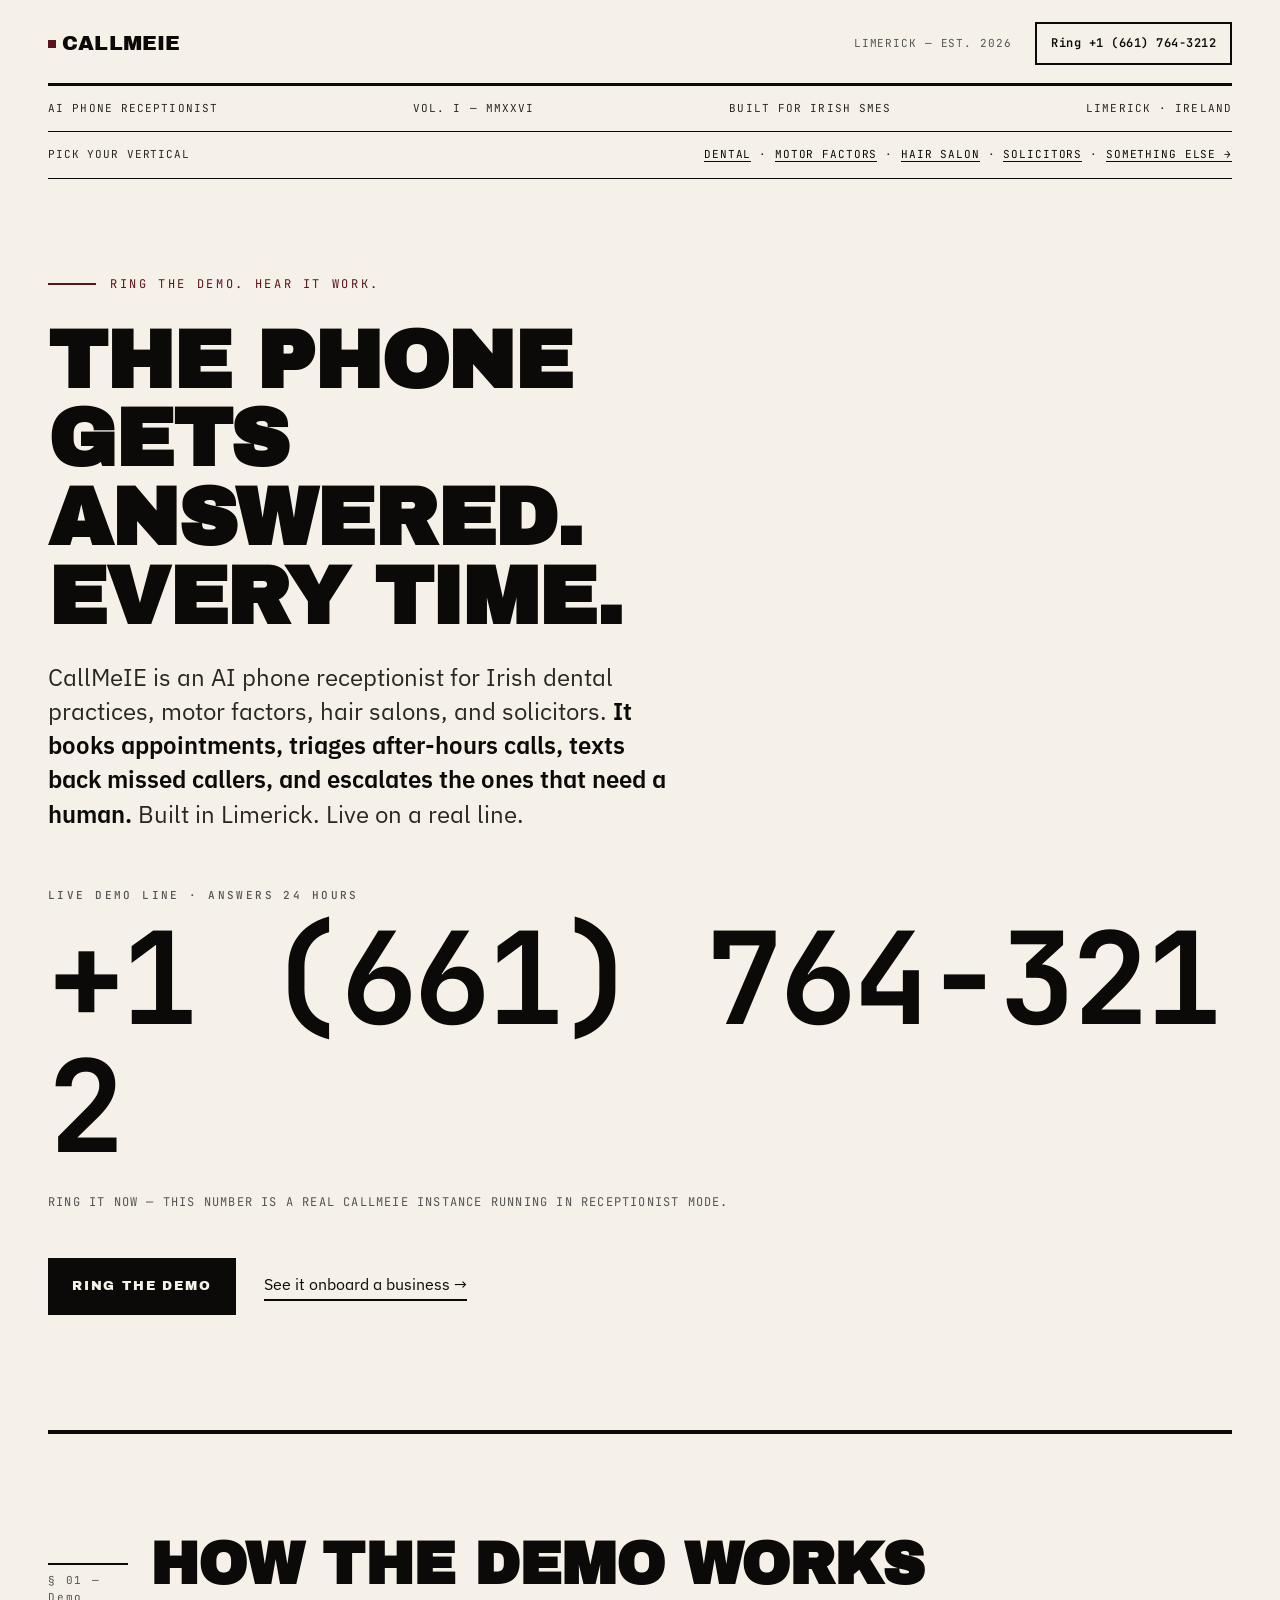
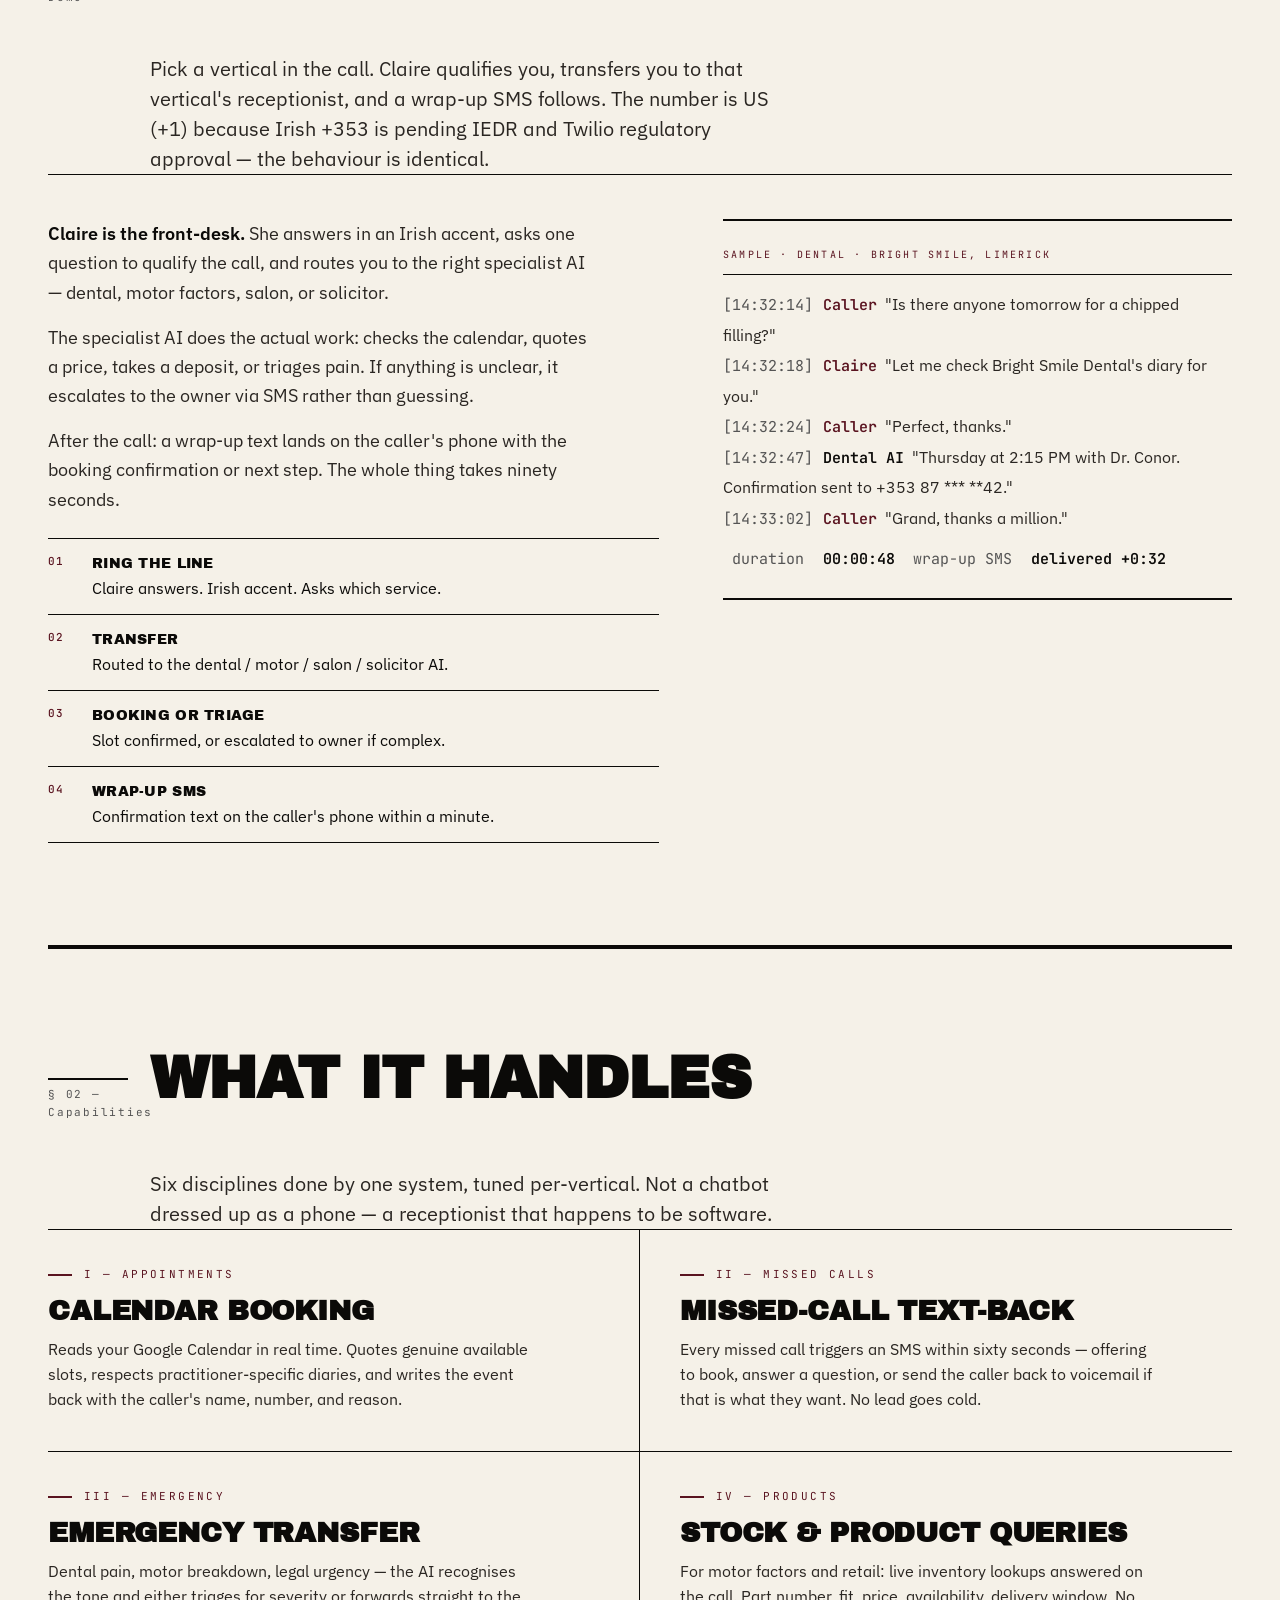
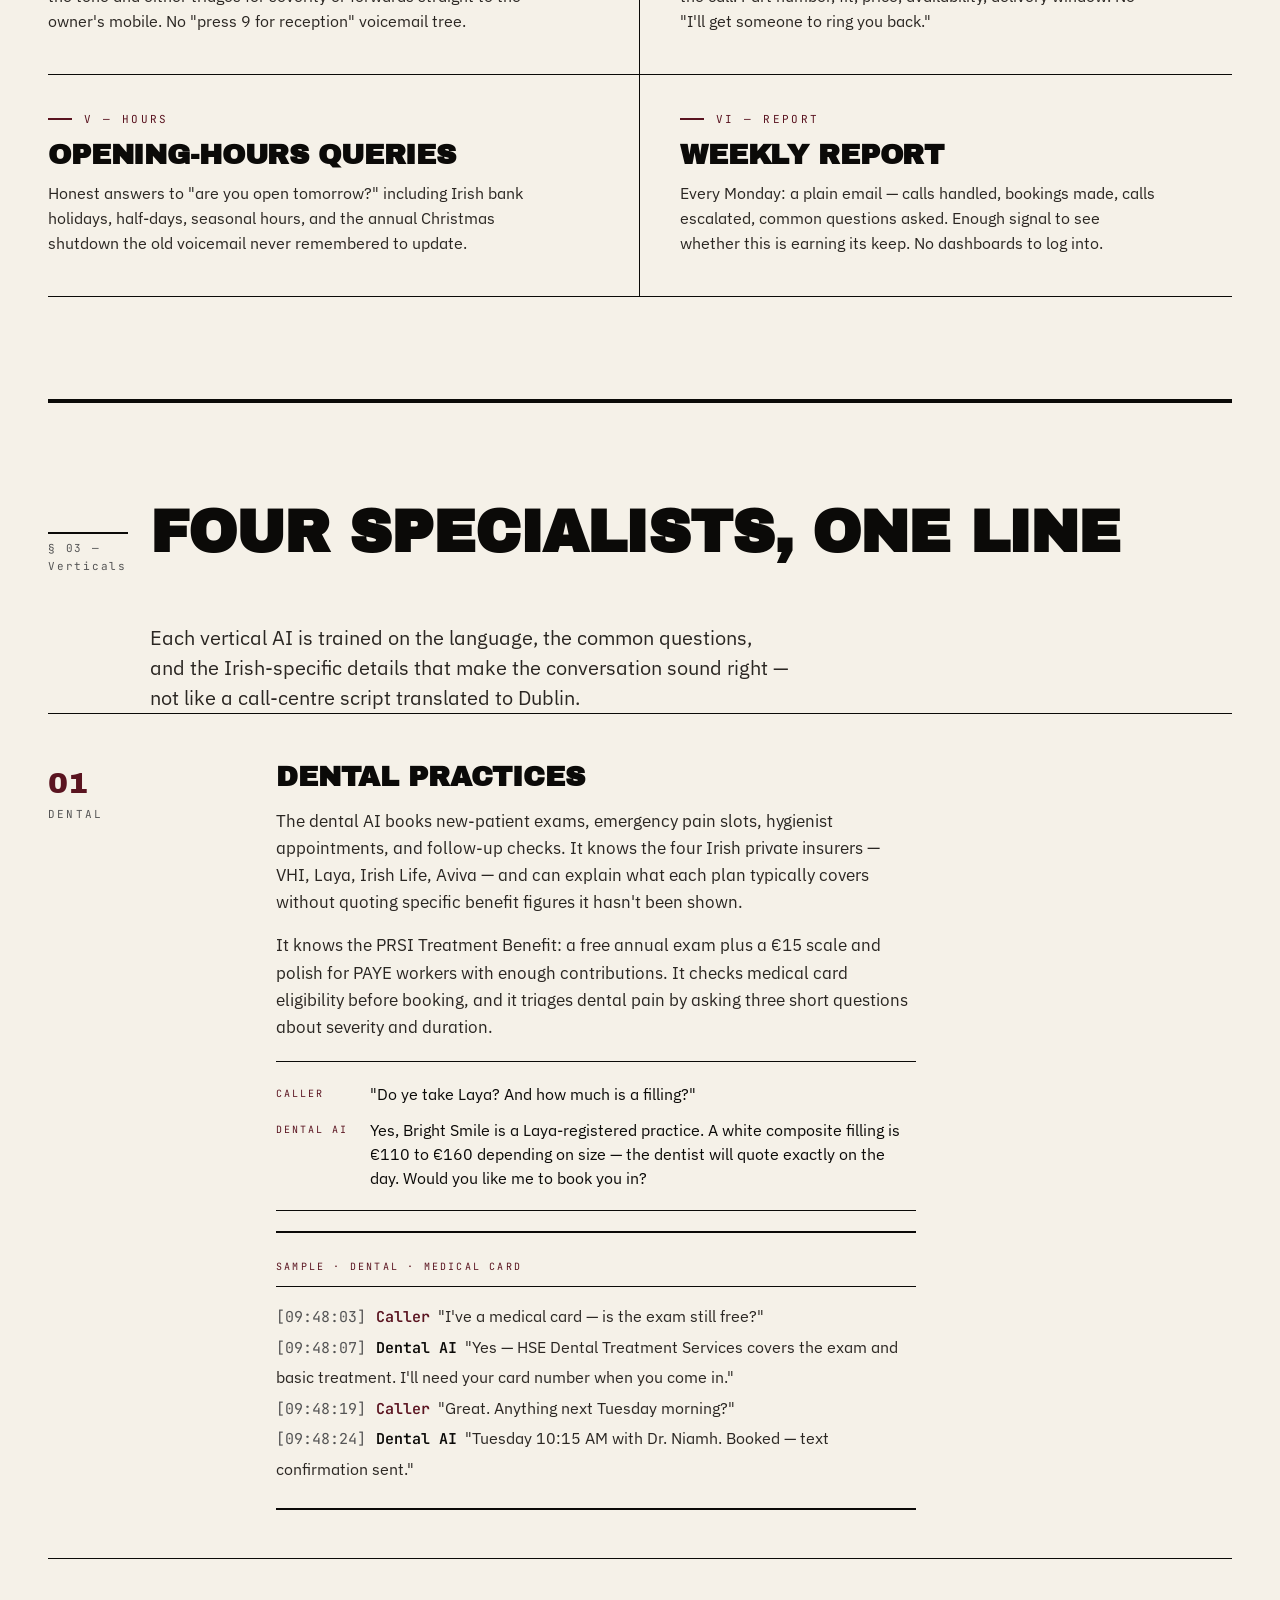
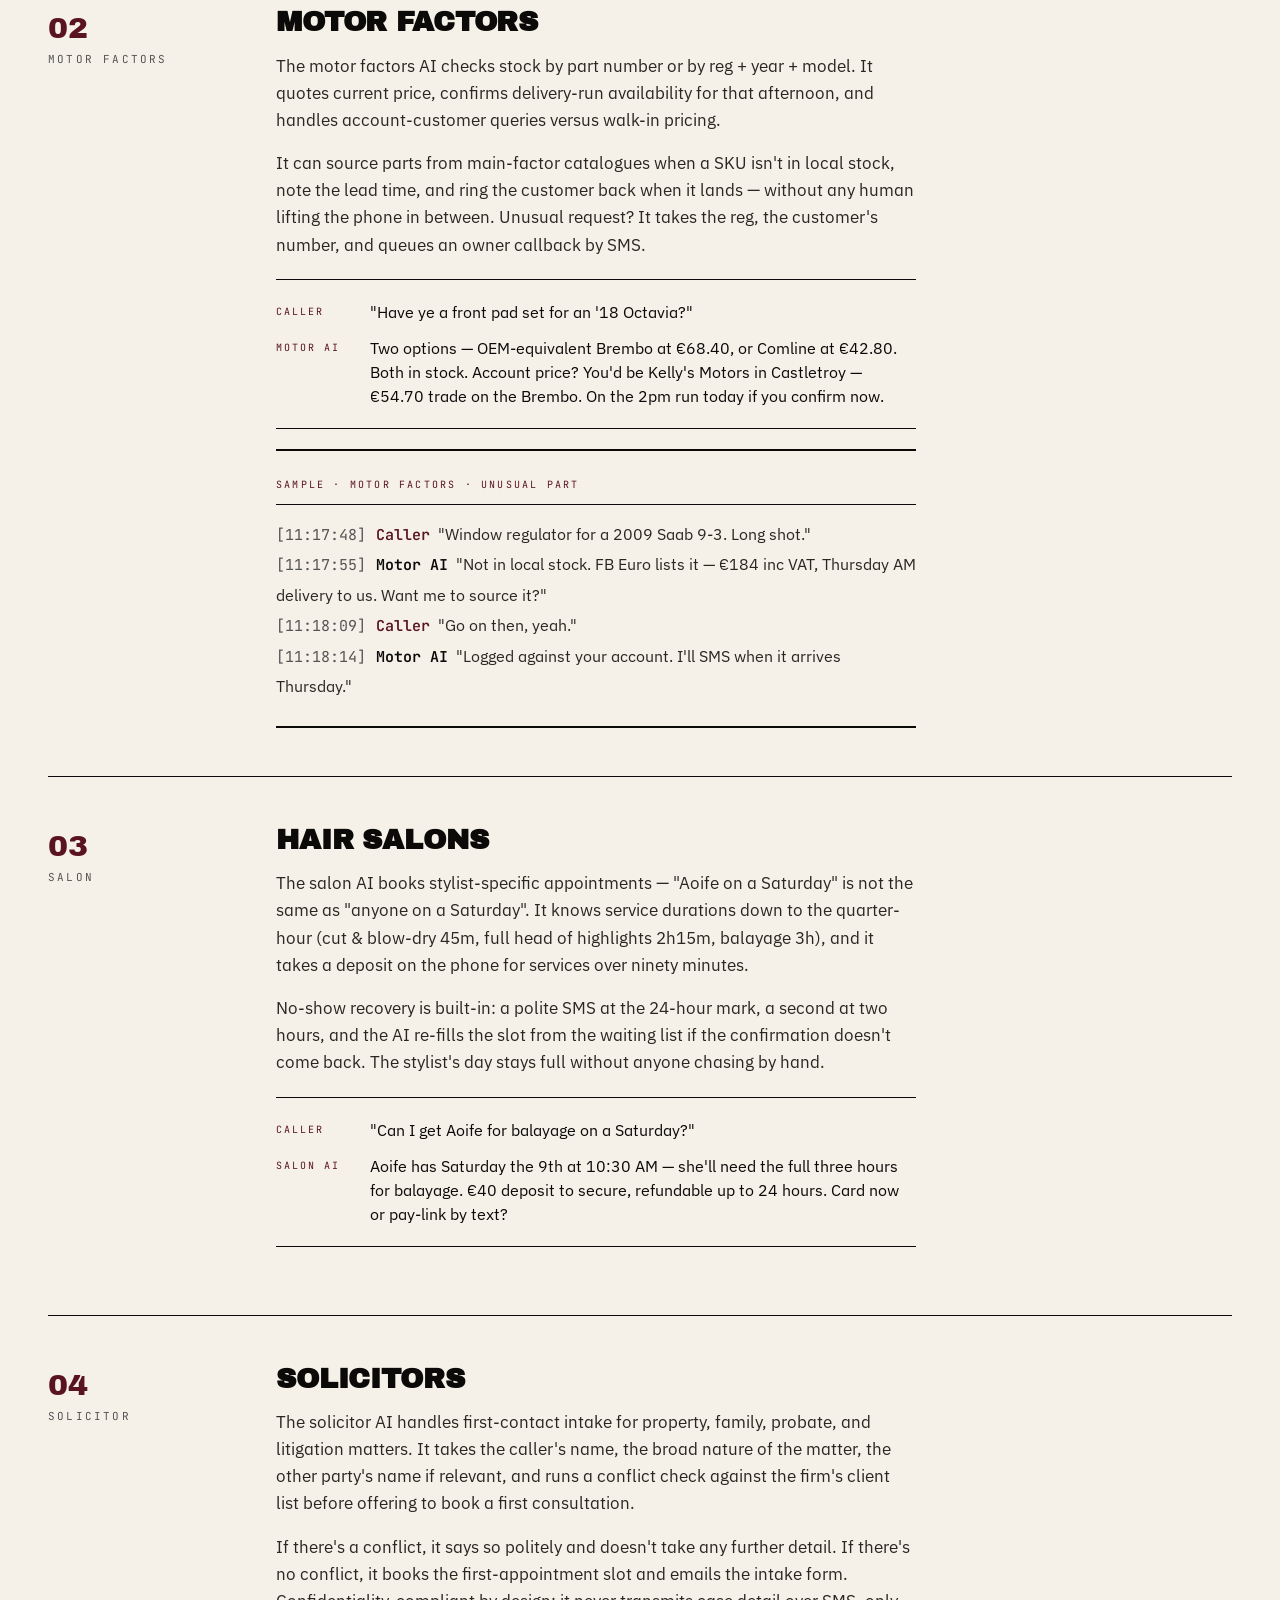
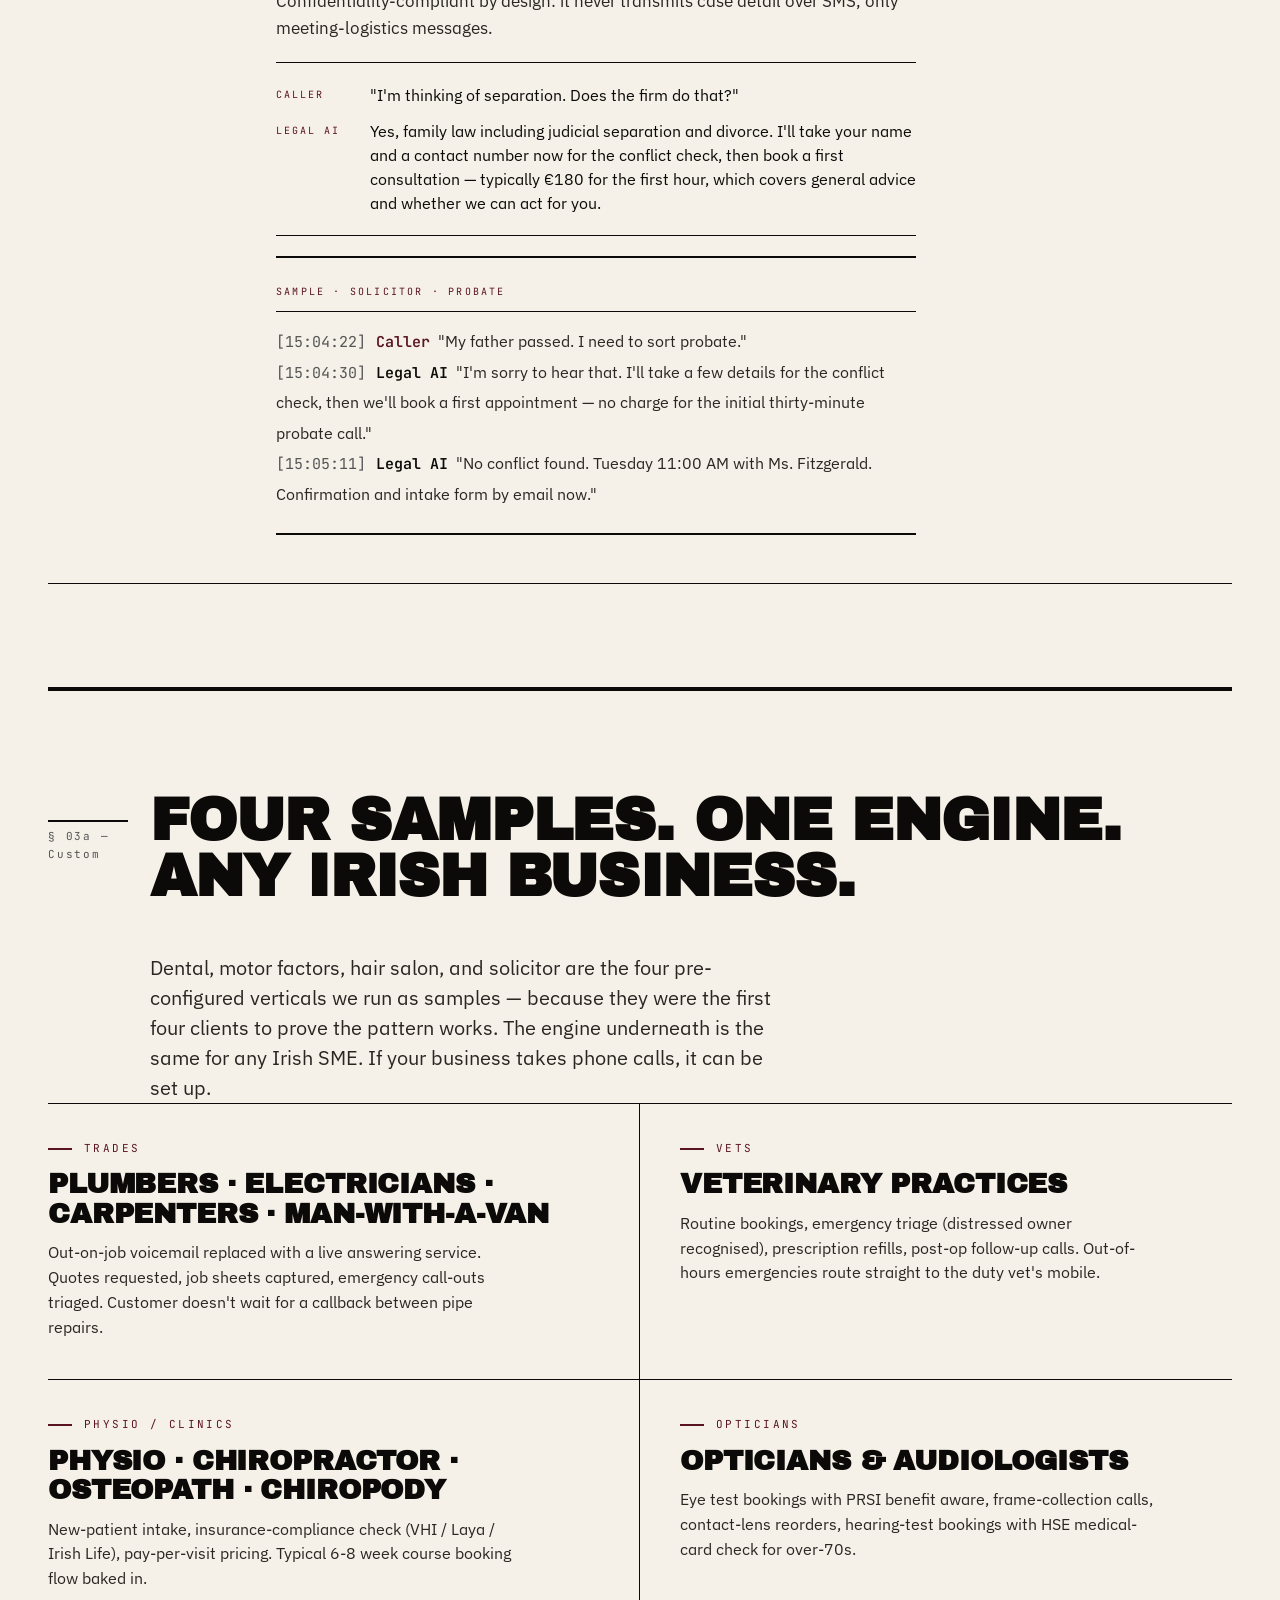
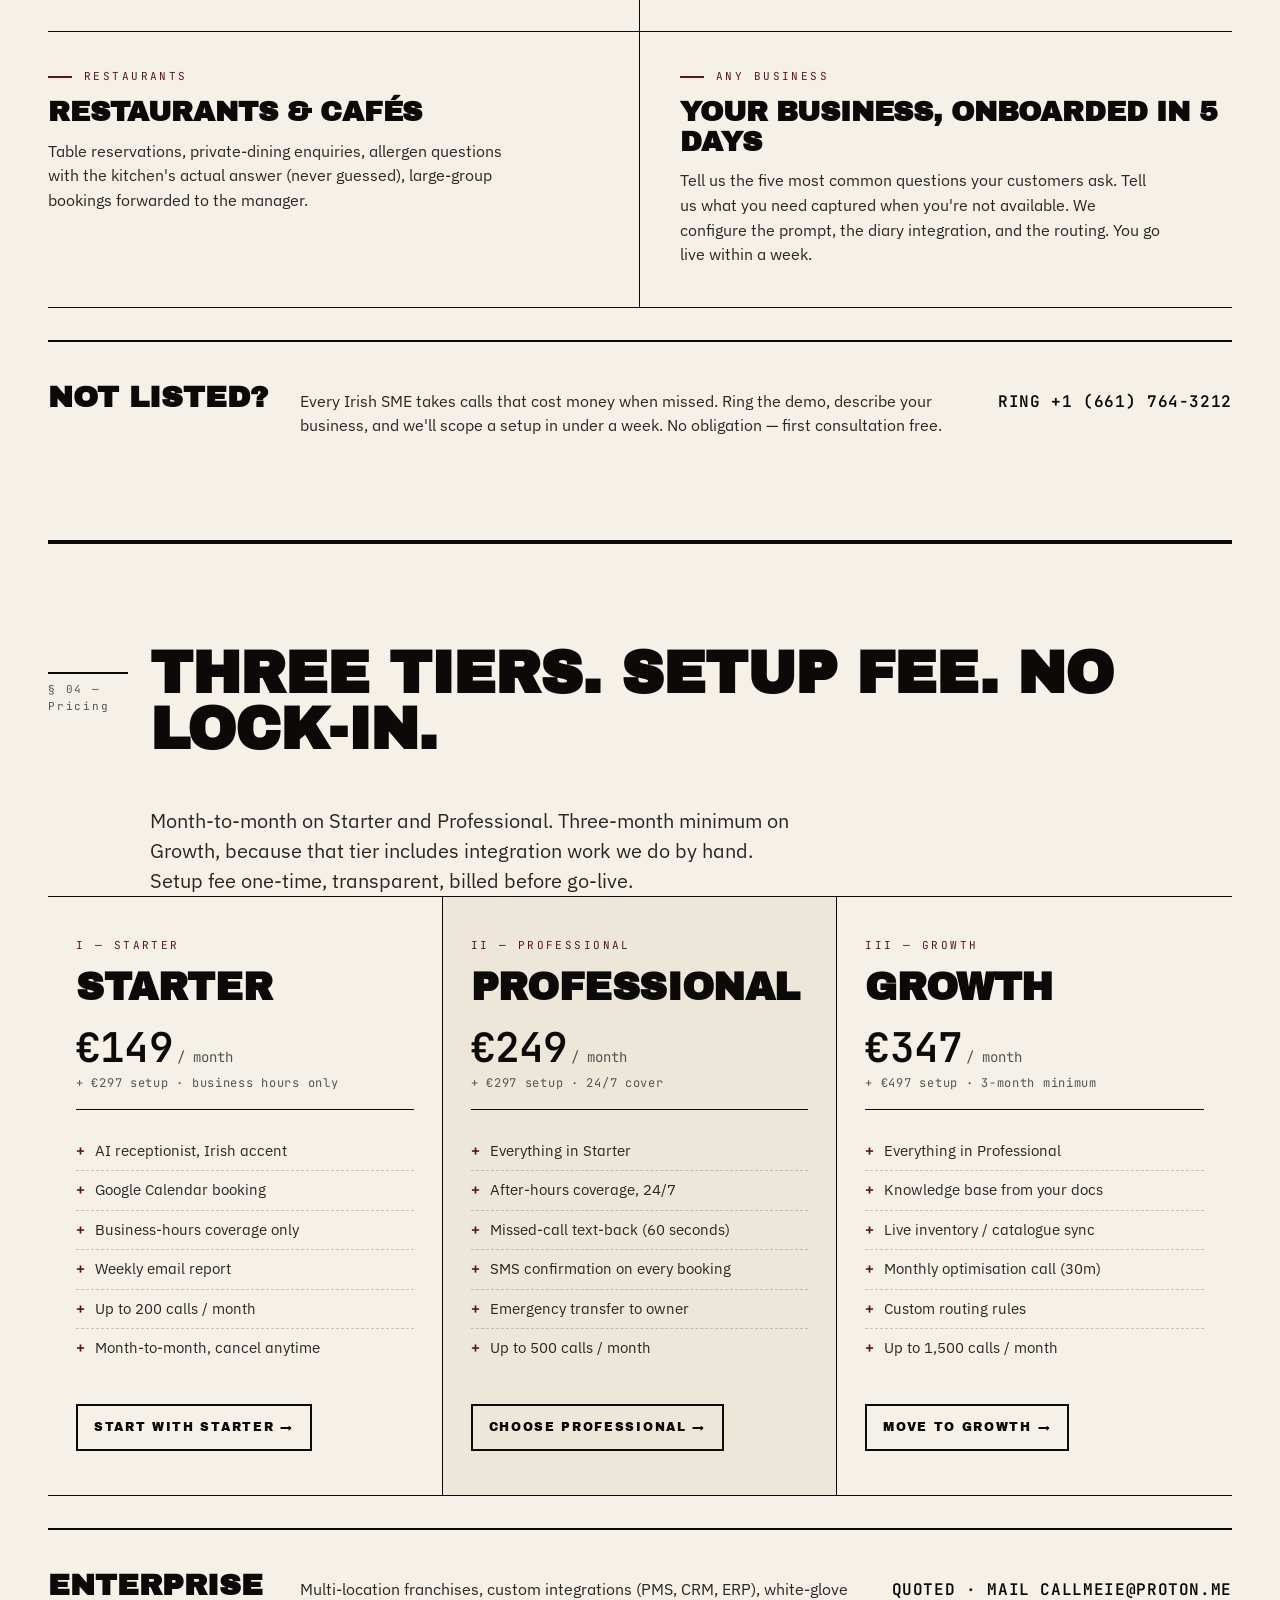
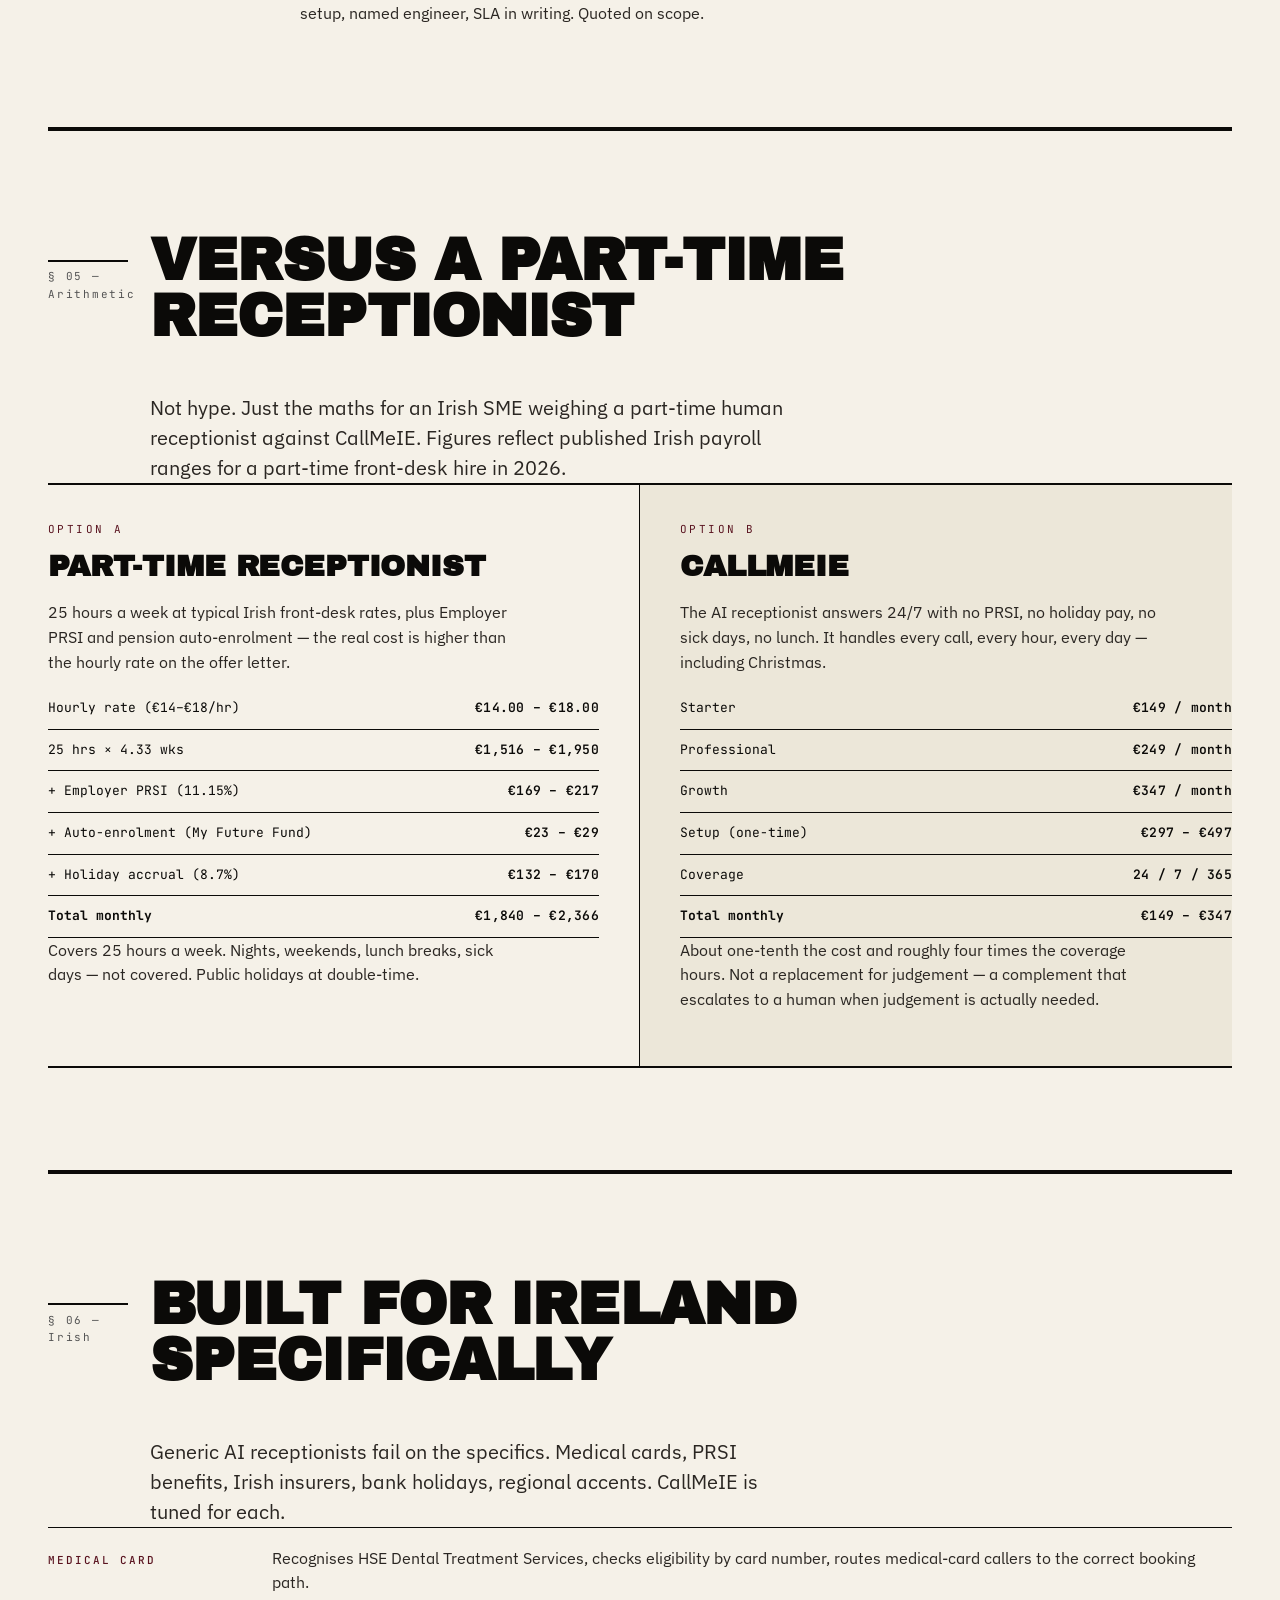
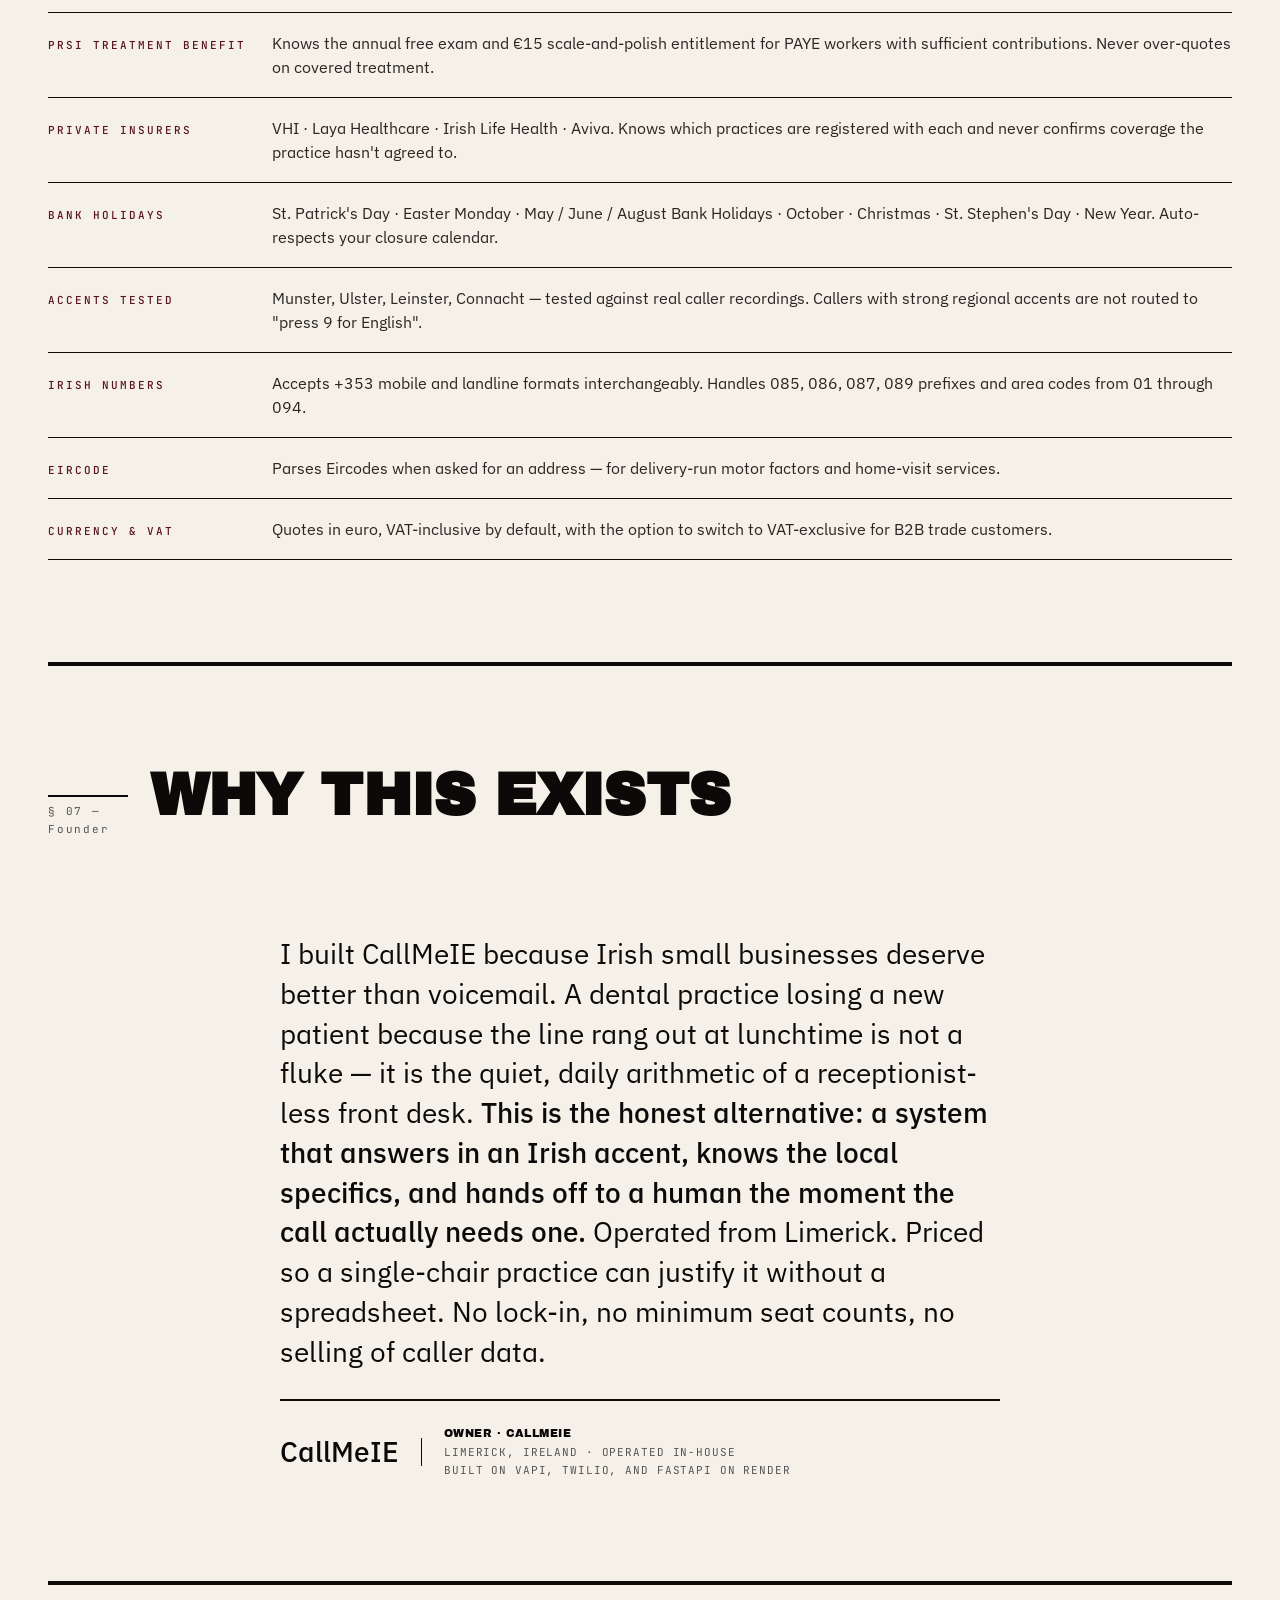
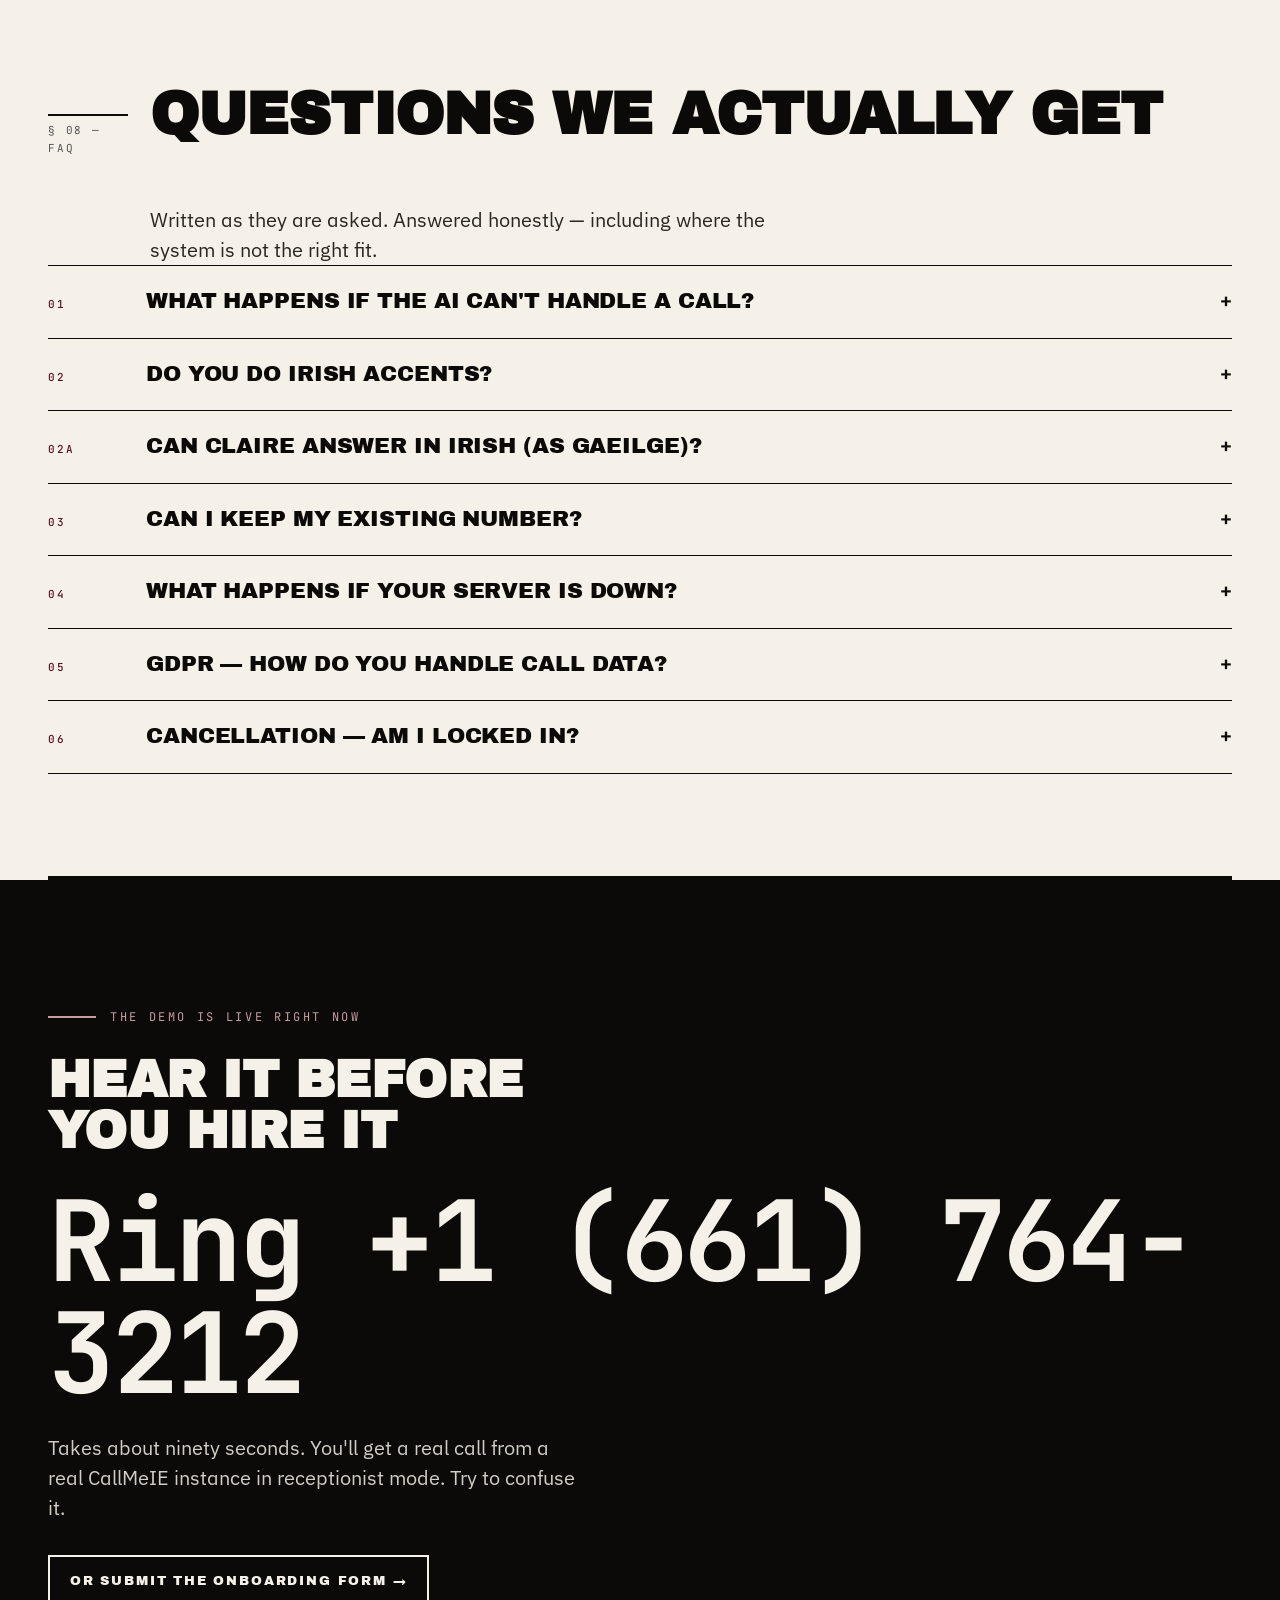
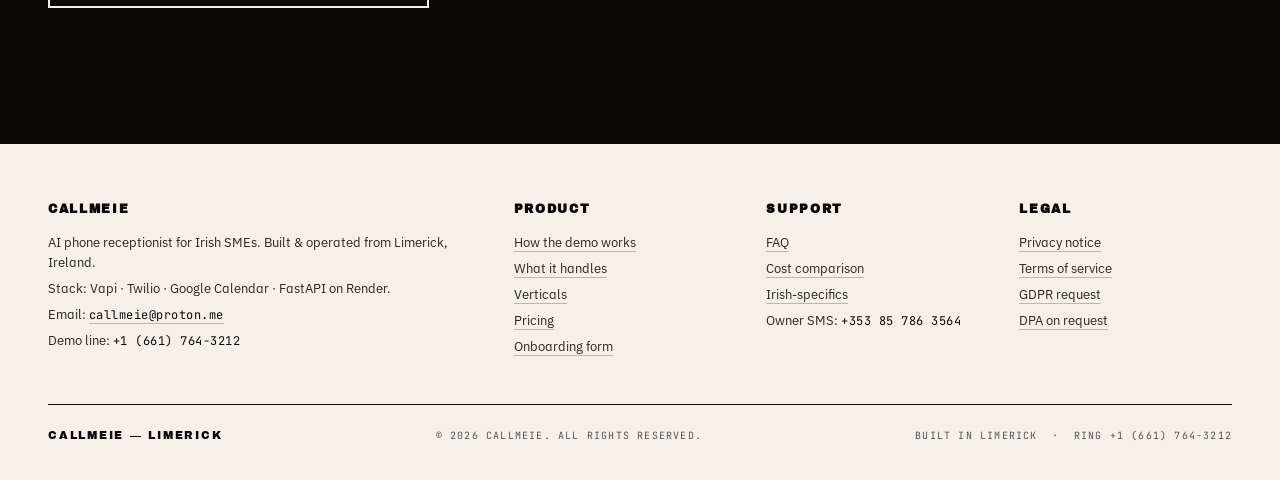
==== index.html @ 3054f750 "feat(site): 4 vertical landing pages + shared stylesheet + custom-vertical framing Mother's feedback" ====
<!doctype html>
<html lang="en-IE">
<head>
<meta charset="utf-8" />
<meta name="viewport" content="width=device-width, initial-scale=1" />
<title>CallMeIE — AI Phone Receptionist for Irish SMEs · Limerick</title>
<meta name="description" content="CallMeIE is an AI phone receptionist for Irish dental practices, motor factors, hair salons, and solicitors. Built in Limerick. Handles bookings, missed-call text-back, after-hours cover. From €149/mo." />

<link rel="preconnect" href="https://fonts.googleapis.com">
<link rel="preconnect" href="https://fonts.gstatic.com" crossorigin>
<link href="https://fonts.googleapis.com/css2?family=Archivo+Black&family=IBM+Plex+Sans:wght@400;500;600;700&family=JetBrains+Mono:wght@400;500;600;700&display=swap" rel="stylesheet">

<link rel="stylesheet" href="/styles.css">
</head>

<body>

<div class="page">

  <!-- TOPBAR -->
  <header class="topbar" role="banner">
    <a class="wordmark" href="#top" aria-label="CallMeIE — home">
      <span class="wordmark__dot" aria-hidden="true"></span>CallMeIE
    </a>
    <div class="topbar__right">
      <span class="topbar__meta">Limerick — Est. 2026</span>
      <a class="topbar__cta" href="tel:+16617643212">Ring +1 (661) 764-3212</a>
    </div>
  </header>

  <div class="masthead-strip" aria-hidden="true">
    <span>AI Phone Receptionist</span>
    <span>Vol. I — MMXXVI</span>
    <span>Built for Irish SMEs</span>
    <span>Limerick · Ireland</span>
  </div>

  <div class="vertical-switch" aria-label="Jump to a vertical landing page">
    <span>Pick your vertical</span>
    <span>
      <a href="/dental.html">Dental</a> ·
      <a href="/motor-factors.html">Motor Factors</a> ·
      <a href="/salon.html">Hair Salon</a> ·
      <a href="/solicitor.html">Solicitors</a> ·
      <a href="#custom">Something else →</a>
    </span>
  </div>

  <!-- HERO -->
  <section class="hero" id="top" aria-labelledby="hero-title">
    <div class="hero__kicker">Ring the demo. Hear it work.</div>
    <h1 id="hero-title" class="hero__headline">The phone gets answered. Every time.</h1>
    <p class="hero__sub">
      CallMeIE is an AI phone receptionist for Irish dental practices, motor factors, hair salons,
      and solicitors. <em>It books appointments, triages after-hours calls, texts back
      missed callers, and escalates the ones that need a human.</em> Built in Limerick. Live on a real line.
    </p>

    <span class="demo-number__label">Live demo line · Answers 24 hours</span>
    <a class="demo-number" href="tel:+16617643212" aria-label="Ring the demo on plus one six six one seven six four three two one two">+1 (661) 764-3212</a>
    <span class="demo-number__caption">Ring it now — this number is a real CallMeIE instance running in receptionist mode.</span>

    <div class="hero__actions">
      <a class="btn-primary" href="tel:+16617643212">Ring the demo</a>
      <a class="btn-secondary" href="/onboard.html">See it onboard a business →</a>
    </div>
  </section>

  <!-- HOW THE DEMO WORKS + sample call excerpt (dental) -->
  <section class="editorial" id="how-demo-works" aria-labelledby="how-demo-title">
    <div class="section-head">
      <div class="section-num">§ 01 — Demo</div>
      <h2 id="how-demo-title" class="section-title">How the demo works</h2>
    </div>
    <p class="section-dek">
      Pick a vertical in the call. Claire qualifies you, transfers you to that vertical's
      receptionist, and a wrap-up SMS follows. The number is US (+1) because Irish
      +353 is pending IEDR and Twilio regulatory approval — the behaviour is identical.
    </p>

    <div class="demo-strip">
      <div class="demo-strip__prose">
        <p>
          <strong>Claire is the front-desk.</strong> She answers in an Irish accent, asks one question
          to qualify the call, and routes you to the right specialist AI — dental, motor factors,
          salon, or solicitor.
        </p>
        <p>
          The specialist AI does the actual work: checks the calendar, quotes a price, takes a deposit,
          or triages pain. If anything is unclear, it escalates to the owner via SMS rather than guessing.
        </p>
        <p>
          After the call: a wrap-up text lands on the caller's phone with the booking confirmation or
          next step. The whole thing takes ninety seconds.
        </p>
        <ol class="demo-steps">
          <li><b>Ring the line</b>Claire answers. Irish accent. Asks which service.</li>
          <li><b>Transfer</b>Routed to the dental / motor / salon / solicitor AI.</li>
          <li><b>Booking or triage</b>Slot confirmed, or escalated to owner if complex.</li>
          <li><b>Wrap-up SMS</b>Confirmation text on the caller's phone within a minute.</li>
        </ol>
      </div>

      <figure class="call-log">
        <figcaption class="call-log__kicker">Sample · Dental · Bright Smile, Limerick</figcaption>
        <span class="call-log__line"><span class="call-log__time">[14:32:14]</span><span class="call-log__who">Caller</span><span class="call-log__text">"Is there anyone tomorrow for a chipped filling?"</span></span>
        <span class="call-log__line"><span class="call-log__time">[14:32:18]</span><span class="call-log__who">Claire</span><span class="call-log__text">"Let me check Bright Smile Dental's diary for you."</span></span>
        <span class="call-log__line"><span class="call-log__time">[14:32:24]</span><span class="call-log__who">Caller</span><span class="call-log__text">"Perfect, thanks."</span></span>
        <span class="call-log__line"><span class="call-log__time">[14:32:47]</span><span class="call-log__who call-log__who--ai">Dental&nbsp;AI</span><span class="call-log__text">"Thursday at 2:15 PM with Dr. Conor. Confirmation sent to +353 87&nbsp;***&nbsp;**42."</span></span>
        <span class="call-log__line"><span class="call-log__time">[14:33:02]</span><span class="call-log__who">Caller</span><span class="call-log__text">"Grand, thanks a million."</span></span>
        <span class="call-log__line" style="margin-top:12px;"><span class="call-log__time">&nbsp;duration&nbsp;</span><span style="color:var(--ink);font-weight:600;">00:00:48</span><span class="call-log__time">&nbsp;&nbsp;wrap-up SMS&nbsp;</span><span style="color:var(--ink);font-weight:600;">delivered +0:32</span></span>
      </figure>
    </div>
  </section>

  <!-- WHAT IT HANDLES -->
  <section class="editorial" id="handles" aria-labelledby="handles-title">
    <div class="section-head">
      <div class="section-num">§ 02 — Capabilities</div>
      <h2 id="handles-title" class="section-title">What it handles</h2>
    </div>
    <p class="section-dek">
      Six disciplines done by one system, tuned per-vertical. Not a chatbot dressed up
      as a phone — a receptionist that happens to be software.
    </p>

    <div class="handles-grid">
      <article class="handles-item">
        <div class="handles-item__num">I — Appointments</div>
        <h3 class="handles-item__title">Calendar booking</h3>
        <p>
          Reads your Google Calendar in real time. Quotes genuine available slots,
          respects practitioner-specific diaries, and writes the event back with the
          caller's name, number, and reason.
        </p>
      </article>

      <article class="handles-item">
        <div class="handles-item__num">II — Missed calls</div>
        <h3 class="handles-item__title">Missed-call text-back</h3>
        <p>
          Every missed call triggers an SMS within sixty seconds — offering to book,
          answer a question, or send the caller back to voicemail if that is what
          they want. No lead goes cold.
        </p>
      </article>

      <article class="handles-item">
        <div class="handles-item__num">III — Emergency</div>
        <h3 class="handles-item__title">Emergency transfer</h3>
        <p>
          Dental pain, motor breakdown, legal urgency — the AI recognises the tone and
          either triages for severity or forwards straight to the owner's mobile. No
          "press 9 for reception" voicemail tree.
        </p>
      </article>

      <article class="handles-item">
        <div class="handles-item__num">IV — Products</div>
        <h3 class="handles-item__title">Stock &amp; product queries</h3>
        <p>
          For motor factors and retail: live inventory lookups answered on the call.
          Part number, fit, price, availability, delivery window. No "I'll get someone
          to ring you back."
        </p>
      </article>

      <article class="handles-item">
        <div class="handles-item__num">V — Hours</div>
        <h3 class="handles-item__title">Opening-hours queries</h3>
        <p>
          Honest answers to "are you open tomorrow?" including Irish bank holidays,
          half-days, seasonal hours, and the annual Christmas shutdown the old
          voicemail never remembered to update.
        </p>
      </article>

      <article class="handles-item">
        <div class="handles-item__num">VI — Report</div>
        <h3 class="handles-item__title">Weekly report</h3>
        <p>
          Every Monday: a plain email — calls handled, bookings made, calls escalated,
          common questions asked. Enough signal to see whether this is earning its
          keep. No dashboards to log into.
        </p>
      </article>
    </div>
  </section>

  <!-- VERTICALS IN DEPTH -->
  <section class="editorial" id="verticals" aria-labelledby="verticals-title">
    <div class="section-head">
      <div class="section-num">§ 03 — Verticals</div>
      <h2 id="verticals-title" class="section-title">Four specialists, one line</h2>
    </div>
    <p class="section-dek">
      Each vertical AI is trained on the language, the common questions, and the
      Irish-specific details that make the conversation sound right — not like a
      call-centre script translated to Dublin.
    </p>

    <!-- DENTAL -->
    <article class="vertical">
      <aside class="vertical__label"><b>01</b>Dental</aside>
      <div class="vertical__body">
        <h3 class="vertical__head">Dental practices</h3>
        <p>
          The dental AI books new-patient exams, emergency pain slots, hygienist
          appointments, and follow-up checks. It knows the four Irish private
          insurers — VHI, Laya, Irish Life, Aviva — and can explain what each
          plan typically covers without quoting specific benefit figures it hasn't
          been shown.
        </p>
        <p>
          It knows the PRSI Treatment Benefit: a free annual exam plus a €15
          scale and polish for PAYE workers with enough contributions. It checks
          medical card eligibility before booking, and it triages dental pain
          by asking three short questions about severity and duration.
        </p>

        <div class="qa">
          <div class="qa__row"><div class="qa__tag">Caller</div><div class="qa__text">"Do ye take Laya? And how much is a filling?"</div></div>
          <div class="qa__row"><div class="qa__tag">Dental AI</div><div class="qa__text qa__text--a">Yes, Bright Smile is a Laya-registered practice. A white composite filling is €110 to €160 depending on size — the dentist will quote exactly on the day. Would you like me to book you in?</div></div>
        </div>

        <figure class="call-log">
          <figcaption class="call-log__kicker">Sample · Dental · medical card</figcaption>
          <span class="call-log__line"><span class="call-log__time">[09:48:03]</span><span class="call-log__who">Caller</span><span class="call-log__text">"I've a medical card — is the exam still free?"</span></span>
          <span class="call-log__line"><span class="call-log__time">[09:48:07]</span><span class="call-log__who call-log__who--ai">Dental&nbsp;AI</span><span class="call-log__text">"Yes — HSE Dental Treatment Services covers the exam and basic treatment. I'll need your card number when you come in."</span></span>
          <span class="call-log__line"><span class="call-log__time">[09:48:19]</span><span class="call-log__who">Caller</span><span class="call-log__text">"Great. Anything next Tuesday morning?"</span></span>
          <span class="call-log__line"><span class="call-log__time">[09:48:24]</span><span class="call-log__who call-log__who--ai">Dental&nbsp;AI</span><span class="call-log__text">"Tuesday 10:15 AM with Dr. Niamh. Booked — text confirmation sent."</span></span>
        </figure>
      </div>
    </article>

    <!-- MOTOR FACTORS -->
    <article class="vertical">
      <aside class="vertical__label"><b>02</b>Motor Factors</aside>
      <div class="vertical__body">
        <h3 class="vertical__head">Motor factors</h3>
        <p>
          The motor factors AI checks stock by part number or by reg + year + model.
          It quotes current price, confirms delivery-run availability for that
          afternoon, and handles account-customer queries versus walk-in pricing.
        </p>
        <p>
          It can source parts from main-factor catalogues when a SKU isn't in local
          stock, note the lead time, and ring the customer back when it lands —
          without any human lifting the phone in between. Unusual request? It takes
          the reg, the customer's number, and queues an owner callback by SMS.
        </p>

        <div class="qa">
          <div class="qa__row"><div class="qa__tag">Caller</div><div class="qa__text">"Have ye a front pad set for an '18 Octavia?"</div></div>
          <div class="qa__row"><div class="qa__tag">Motor AI</div><div class="qa__text qa__text--a">Two options — OEM-equivalent Brembo at €68.40, or Comline at €42.80. Both in stock. Account price? You'd be Kelly's Motors in Castletroy — €54.70 trade on the Brembo. On the 2pm run today if you confirm now.</div></div>
        </div>

        <figure class="call-log">
          <figcaption class="call-log__kicker">Sample · Motor Factors · unusual part</figcaption>
          <span class="call-log__line"><span class="call-log__time">[11:17:48]</span><span class="call-log__who">Caller</span><span class="call-log__text">"Window regulator for a 2009 Saab 9-3. Long shot."</span></span>
          <span class="call-log__line"><span class="call-log__time">[11:17:55]</span><span class="call-log__who call-log__who--ai">Motor&nbsp;AI</span><span class="call-log__text">"Not in local stock. FB Euro lists it — €184 inc VAT, Thursday AM delivery to us. Want me to source it?"</span></span>
          <span class="call-log__line"><span class="call-log__time">[11:18:09]</span><span class="call-log__who">Caller</span><span class="call-log__text">"Go on then, yeah."</span></span>
          <span class="call-log__line"><span class="call-log__time">[11:18:14]</span><span class="call-log__who call-log__who--ai">Motor&nbsp;AI</span><span class="call-log__text">"Logged against your account. I'll SMS when it arrives Thursday."</span></span>
        </figure>
      </div>
    </article>

    <!-- SALON -->
    <article class="vertical">
      <aside class="vertical__label"><b>03</b>Salon</aside>
      <div class="vertical__body">
        <h3 class="vertical__head">Hair salons</h3>
        <p>
          The salon AI books stylist-specific appointments — "Aoife on a Saturday"
          is not the same as "anyone on a Saturday". It knows service durations
          down to the quarter-hour (cut &amp; blow-dry 45m, full head of highlights
          2h15m, balayage 3h), and it takes a deposit on the phone for services
          over ninety minutes.
        </p>
        <p>
          No-show recovery is built-in: a polite SMS at the 24-hour mark, a second
          at two hours, and the AI re-fills the slot from the waiting list if the
          confirmation doesn't come back. The stylist's day stays full without
          anyone chasing by hand.
        </p>

        <div class="qa">
          <div class="qa__row"><div class="qa__tag">Caller</div><div class="qa__text">"Can I get Aoife for balayage on a Saturday?"</div></div>
          <div class="qa__row"><div class="qa__tag">Salon AI</div><div class="qa__text qa__text--a">Aoife has Saturday the 9th at 10:30 AM — she'll need the full three hours for balayage. €40 deposit to secure, refundable up to 24 hours. Card now or pay-link by text?</div></div>
        </div>
      </div>
    </article>

    <!-- SOLICITOR -->
    <article class="vertical">
      <aside class="vertical__label"><b>04</b>Solicitor</aside>
      <div class="vertical__body">
        <h3 class="vertical__head">Solicitors</h3>
        <p>
          The solicitor AI handles first-contact intake for property, family,
          probate, and litigation matters. It takes the caller's name, the broad
          nature of the matter, the other party's name if relevant, and runs a
          conflict check against the firm's client list before offering to book
          a first consultation.
        </p>
        <p>
          If there's a conflict, it says so politely and doesn't take any further
          detail. If there's no conflict, it books the first-appointment slot and
          emails the intake form. Confidentiality-compliant by design: it never
          transmits case detail over SMS, only meeting-logistics messages.
        </p>

        <div class="qa">
          <div class="qa__row"><div class="qa__tag">Caller</div><div class="qa__text">"I'm thinking of separation. Does the firm do that?"</div></div>
          <div class="qa__row"><div class="qa__tag">Legal AI</div><div class="qa__text qa__text--a">Yes, family law including judicial separation and divorce. I'll take your name and a contact number now for the conflict check, then book a first consultation — typically €180 for the first hour, which covers general advice and whether we can act for you.</div></div>
        </div>

        <figure class="call-log">
          <figcaption class="call-log__kicker">Sample · Solicitor · probate</figcaption>
          <span class="call-log__line"><span class="call-log__time">[15:04:22]</span><span class="call-log__who">Caller</span><span class="call-log__text">"My father passed. I need to sort probate."</span></span>
          <span class="call-log__line"><span class="call-log__time">[15:04:30]</span><span class="call-log__who call-log__who--ai">Legal&nbsp;AI</span><span class="call-log__text">"I'm sorry to hear that. I'll take a few details for the conflict check, then we'll book a first appointment — no charge for the initial thirty-minute probate call."</span></span>
          <span class="call-log__line"><span class="call-log__time">[15:05:11]</span><span class="call-log__who call-log__who--ai">Legal&nbsp;AI</span><span class="call-log__text">"No conflict found. Tuesday 11:00 AM with Ms. Fitzgerald. Confirmation and intake form by email now."</span></span>
        </figure>
      </div>
    </article>
  </section>

  <!-- CUSTOM FOR ANY BUSINESS -->
  <section class="editorial" id="custom" aria-labelledby="custom-title">
    <div class="section-head">
      <div class="section-num">§ 03a — Custom</div>
      <h2 id="custom-title" class="section-title">Four samples. One engine. Any Irish business.</h2>
    </div>
    <p class="section-dek">
      Dental, motor factors, hair salon, and solicitor are the four pre-configured verticals we run
      as samples — because they were the first four clients to prove the pattern works. The engine
      underneath is the same for any Irish SME. If your business takes phone calls, it can be set up.
    </p>

    <div class="handles-grid">
      <article class="handles-item">
        <div class="handles-item__num">Trades</div>
        <h3 class="handles-item__title">Plumbers · electricians · carpenters · man-with-a-van</h3>
        <p>
          Out-on-job voicemail replaced with a live answering service. Quotes requested, job sheets
          captured, emergency call-outs triaged. Customer doesn't wait for a callback between pipe
          repairs.
        </p>
      </article>

      <article class="handles-item">
        <div class="handles-item__num">Vets</div>
        <h3 class="handles-item__title">Veterinary practices</h3>
        <p>
          Routine bookings, emergency triage (distressed owner recognised), prescription refills,
          post-op follow-up calls. Out-of-hours emergencies route straight to the duty vet's mobile.
        </p>
      </article>

      <article class="handles-item">
        <div class="handles-item__num">Physio / clinics</div>
        <h3 class="handles-item__title">Physio · chiropractor · osteopath · chiropody</h3>
        <p>
          New-patient intake, insurance-compliance check (VHI / Laya / Irish Life), pay-per-visit
          pricing. Typical 6-8 week course booking flow baked in.
        </p>
      </article>

      <article class="handles-item">
        <div class="handles-item__num">Opticians</div>
        <h3 class="handles-item__title">Opticians &amp; audiologists</h3>
        <p>
          Eye test bookings with PRSI benefit aware, frame-collection calls, contact-lens reorders,
          hearing-test bookings with HSE medical-card check for over-70s.
        </p>
      </article>

      <article class="handles-item">
        <div class="handles-item__num">Restaurants</div>
        <h3 class="handles-item__title">Restaurants &amp; cafés</h3>
        <p>
          Table reservations, private-dining enquiries, allergen questions with the kitchen's
          actual answer (never guessed), large-group bookings forwarded to the manager.
        </p>
      </article>

      <article class="handles-item">
        <div class="handles-item__num">Any business</div>
        <h3 class="handles-item__title">Your business, onboarded in 5 days</h3>
        <p>
          Tell us the five most common questions your customers ask. Tell us what you need captured
          when you're not available. We configure the prompt, the diary integration, and the routing.
          You go live within a week.
        </p>
      </article>
    </div>

    <div class="enterprise">
      <h3 class="enterprise__name">Not listed?</h3>
      <p class="enterprise__body">
        Every Irish SME takes calls that cost money when missed. Ring the demo, describe your
        business, and we'll scope a setup in under a week. No obligation — first consultation
        free.
      </p>
      <div class="enterprise__price">Ring +1 (661) 764-3212</div>
    </div>
  </section>

  <!-- PRICING -->
  <section class="editorial" id="pricing" aria-labelledby="pricing-title">
    <div class="section-head">
      <div class="section-num">§ 04 — Pricing</div>
      <h2 id="pricing-title" class="section-title">Three tiers. Setup fee. No lock-in.</h2>
    </div>
    <p class="section-dek">
      Month-to-month on Starter and Professional. Three-month minimum on Growth, because
      that tier includes integration work we do by hand. Setup fee one-time, transparent,
      billed before go-live.
    </p>

    <div class="pricing">
      <article class="tier">
        <div class="tier__kicker">I — Starter</div>
        <h3 class="tier__name">Starter</h3>
        <div class="tier__price">€149<span>/ month</span></div>
        <div class="tier__setup">+ €297 setup · business hours only</div>
        <ul class="tier__list">
          <li>AI receptionist, Irish accent</li>
          <li>Google Calendar booking</li>
          <li>Business-hours coverage only</li>
          <li>Weekly email report</li>
          <li>Up to 200 calls / month</li>
          <li>Month-to-month, cancel anytime</li>
        </ul>
        <a class="tier__cta" href="/onboard.html">Start with Starter →</a>
      </article>

      <article class="tier tier--featured">
        <div class="tier__kicker">II — Professional</div>
        <h3 class="tier__name">Professional</h3>
        <div class="tier__price">€249<span>/ month</span></div>
        <div class="tier__setup">+ €297 setup · 24/7 cover</div>
        <ul class="tier__list">
          <li>Everything in Starter</li>
          <li>After-hours coverage, 24/7</li>
          <li>Missed-call text-back (60 seconds)</li>
          <li>SMS confirmation on every booking</li>
          <li>Emergency transfer to owner</li>
          <li>Up to 500 calls / month</li>
        </ul>
        <a class="tier__cta" href="/onboard.html">Choose Professional →</a>
      </article>

      <article class="tier">
        <div class="tier__kicker">III — Growth</div>
        <h3 class="tier__name">Growth</h3>
        <div class="tier__price">€347<span>/ month</span></div>
        <div class="tier__setup">+ €497 setup · 3-month minimum</div>
        <ul class="tier__list">
          <li>Everything in Professional</li>
          <li>Knowledge base from your docs</li>
          <li>Live inventory / catalogue sync</li>
          <li>Monthly optimisation call (30m)</li>
          <li>Custom routing rules</li>
          <li>Up to 1,500 calls / month</li>
        </ul>
        <a class="tier__cta" href="/onboard.html">Move to Growth →</a>
      </article>
    </div>

    <div class="enterprise">
      <h3 class="enterprise__name">Enterprise</h3>
      <p class="enterprise__body">
        Multi-location franchises, custom integrations (PMS, CRM, ERP), white-glove
        setup, named engineer, SLA in writing. Quoted on scope.
      </p>
      <div class="enterprise__price">Quoted · mail callmeie@proton.me</div>
    </div>
  </section>

  <!-- COST COMPARISON -->
  <section class="editorial" id="cost" aria-labelledby="cost-title">
    <div class="section-head">
      <div class="section-num">§ 05 — Arithmetic</div>
      <h2 id="cost-title" class="section-title">Versus a part-time receptionist</h2>
    </div>
    <p class="section-dek">
      Not hype. Just the maths for an Irish SME weighing a part-time human receptionist
      against CallMeIE. Figures reflect published Irish payroll ranges for a part-time
      front-desk hire in 2026.
    </p>

    <div class="cost-compare">
      <div class="cost-col">
        <div class="cost-col__kicker">Option A</div>
        <h3 class="cost-col__head">Part-time receptionist</h3>
        <p>
          25 hours a week at typical Irish front-desk rates, plus Employer PRSI and
          pension auto-enrolment — the real cost is higher than the hourly rate on
          the offer letter.
        </p>
        <div class="cost-row"><span class="cost-row__label">Hourly rate (€14–€18/hr)</span><span class="cost-row__value">€14.00 – €18.00</span></div>
        <div class="cost-row"><span class="cost-row__label">25 hrs × 4.33 wks</span><span class="cost-row__value">€1,516 – €1,950</span></div>
        <div class="cost-row"><span class="cost-row__label">+ Employer PRSI (11.15%)</span><span class="cost-row__value">€169 – €217</span></div>
        <div class="cost-row"><span class="cost-row__label">+ Auto-enrolment (My Future Fund)</span><span class="cost-row__value">€23 – €29</span></div>
        <div class="cost-row"><span class="cost-row__label">+ Holiday accrual (8.7%)</span><span class="cost-row__value">€132 – €170</span></div>
        <div class="cost-row"><span class="cost-row__label"><strong>Total monthly</strong></span><span class="cost-row__value">€1,840 – €2,366</span></div>
        <p class="cost-note">
          Covers 25 hours a week. Nights, weekends, lunch breaks, sick days — not
          covered. Public holidays at double-time.
        </p>
      </div>

      <div class="cost-col">
        <div class="cost-col__kicker">Option B</div>
        <h3 class="cost-col__head">CallMeIE</h3>
        <p>
          The AI receptionist answers 24/7 with no PRSI, no holiday pay, no sick days,
          no lunch. It handles every call, every hour, every day — including Christmas.
        </p>
        <div class="cost-row"><span class="cost-row__label">Starter</span><span class="cost-row__value">€149 / month</span></div>
        <div class="cost-row"><span class="cost-row__label">Professional</span><span class="cost-row__value">€249 / month</span></div>
        <div class="cost-row"><span class="cost-row__label">Growth</span><span class="cost-row__value">€347 / month</span></div>
        <div class="cost-row"><span class="cost-row__label">Setup (one-time)</span><span class="cost-row__value">€297 – €497</span></div>
        <div class="cost-row"><span class="cost-row__label">Coverage</span><span class="cost-row__value">24 / 7 / 365</span></div>
        <div class="cost-row"><span class="cost-row__label"><strong>Total monthly</strong></span><span class="cost-row__value">€149 – €347</span></div>
        <p class="cost-note">
          About one-tenth the cost and roughly four times the coverage hours. Not a
          replacement for judgement — a complement that escalates to a human when
          judgement is actually needed.
        </p>
      </div>
    </div>
  </section>

  <!-- IRISH SPECIFICS -->
  <section class="editorial" id="irish" aria-labelledby="irish-title">
    <div class="section-head">
      <div class="section-num">§ 06 — Irish</div>
      <h2 id="irish-title" class="section-title">Built for Ireland specifically</h2>
    </div>
    <p class="section-dek">
      Generic AI receptionists fail on the specifics. Medical cards, PRSI benefits,
      Irish insurers, bank holidays, regional accents. CallMeIE is tuned for each.
    </p>

    <ul class="irish-list">
      <li><span>Medical card</span><span>Recognises HSE Dental Treatment Services, checks eligibility by card number, routes medical-card callers to the correct booking path.</span></li>
      <li><span>PRSI Treatment Benefit</span><span>Knows the annual free exam and €15 scale-and-polish entitlement for PAYE workers with sufficient contributions. Never over-quotes on covered treatment.</span></li>
      <li><span>Private insurers</span><span>VHI · Laya Healthcare · Irish Life Health · Aviva. Knows which practices are registered with each and never confirms coverage the practice hasn't agreed to.</span></li>
      <li><span>Bank holidays</span><span>St. Patrick's Day · Easter Monday · May / June / August Bank Holidays · October · Christmas · St. Stephen's Day · New Year. Auto-respects your closure calendar.</span></li>
      <li><span>Accents tested</span><span>Munster, Ulster, Leinster, Connacht — tested against real caller recordings. Callers with strong regional accents are not routed to "press 9 for English".</span></li>
      <li><span>Irish numbers</span><span>Accepts +353 mobile and landline formats interchangeably. Handles 085, 086, 087, 089 prefixes and area codes from 01 through 094.</span></li>
      <li><span>Eircode</span><span>Parses Eircodes when asked for an address — for delivery-run motor factors and home-visit services.</span></li>
      <li><span>Currency &amp; VAT</span><span>Quotes in euro, VAT-inclusive by default, with the option to switch to VAT-exclusive for B2B trade customers.</span></li>
    </ul>
  </section>

  <!-- FOUNDER STATEMENT -->
  <section class="editorial" id="founder" aria-labelledby="founder-title">
    <div class="section-head">
      <div class="section-num">§ 07 — Founder</div>
      <h2 id="founder-title" class="section-title">Why this exists</h2>
    </div>

    <div class="founder">
      <p class="founder__body">
        I built CallMeIE because Irish small businesses deserve better than voicemail.
        A dental practice losing a new patient because the line rang out at lunchtime
        is not a fluke — it is the quiet, daily arithmetic of a receptionist-less
        front desk. <em>This is the honest alternative: a system that answers in
        an Irish accent, knows the local specifics, and hands off to a human the
        moment the call actually needs one.</em> Operated from Limerick. Priced so a
        single-chair practice can justify it without a spreadsheet. No lock-in, no
        minimum seat counts, no selling of caller data.
      </p>
      <div class="founder__sign">
        <div class="founder__signature">CallMeIE</div>
        <div class="founder__caption">
          <strong>Owner · CallMeIE</strong>
          Limerick, Ireland · Operated in-house<br>
          Built on Vapi, Twilio, and FastAPI on Render
        </div>
      </div>
    </div>
  </section>

  <!-- FAQ -->
  <section class="editorial" id="faq" aria-labelledby="faq-title">
    <div class="section-head">
      <div class="section-num">§ 08 — FAQ</div>
      <h2 id="faq-title" class="section-title">Questions we actually get</h2>
    </div>
    <p class="section-dek">
      Written as they are asked. Answered honestly — including where the system is
      not the right fit.
    </p>

    <div class="faq-list">
      <details>
        <summary>
          <span class="faq-num">01</span>
          <span>What happens if the AI can't handle a call?</span>
          <span class="faq-toggle"></span>
        </summary>
        <div class="faq-body">
          <p>
            It escalates. The moment the AI detects uncertainty — an unusual request, a
            confused caller, an angry tone, a missing fact — it uses the <span style="font-family:'JetBrains Mono',monospace;font-size:14px;">transferToOwner</span>
            tool: the owner's mobile rings directly with the caller still on the line, and
            an SMS summary of the call lands on that mobile at the same time.
          </p>
          <p>
            If the owner doesn't pick up, the AI apologises politely and takes a callback
            number, not a voicemail. The owner then has everything needed to return the
            call in context.
          </p>
        </div>
      </details>

      <details>
        <summary>
          <span class="faq-num">02</span>
          <span>Do you do Irish accents?</span>
          <span class="faq-toggle"></span>
        </summary>
        <div class="faq-body">
          <p>
            Yes. Claire speaks in an Irish accent (Leinster-neutral by default; a
            Munster variant is available for Limerick and Cork practices). More importantly
            she <em>understands</em> Irish accents — the AI is tested against real caller
            recordings from Munster, Ulster, Leinster, and Connacht.
          </p>
          <p>
            If a specific caller is ever misheard, the transcript is logged, and the
            recognition model is re-tuned against that recording. This happens weekly,
            not once at launch.
          </p>
        </div>
      </details>

      <details>
        <summary>
          <span class="faq-num">02a</span>
          <span>Can Claire answer in Irish (as Gaeilge)?</span>
          <span class="faq-toggle"></span>
        </summary>
        <div class="faq-body">
          <p>
            Available on request for Gaeltacht-area businesses. The underlying
            voice stack (ElevenLabs + Whisper) supports Gaeilge, so Claire can
            be configured to greet, take bookings, and leave voicemails entirely
            <em>as Gaeilge</em> — or in a bilingual "Dia duit / Hello, Claire speaking"
            handover pattern if the business serves both language communities.
          </p>
          <p>
            This is a per-client configuration, not the default. If you operate
            in Gaeltacht na nDéise, Conamara, Gaoth Dobhair, Corca Dhuibhne, or
            any other Gaeltacht region, mention it when onboarding and we'll
            tune the voice, greetings, and routing to match.
          </p>
        </div>
      </details>

      <details>
        <summary>
          <span class="faq-num">03</span>
          <span>Can I keep my existing number?</span>
          <span class="faq-toggle"></span>
        </summary>
        <div class="faq-body">
          <p>
            Yes. We don't take your number; we sit behind it. You set call forwarding
            on busy and no-answer (and optionally after-hours) from your existing line
            to a CallMeIE number — standard Irish carrier features. Your customers
            still ring the number printed on the van or the shopfront.
          </p>
          <p>
            If you prefer full routing through CallMeIE, we can port the number across
            as part of Growth or Enterprise setup — that takes about ten working days
            through ComReg.
          </p>
        </div>
      </details>

      <details>
        <summary>
          <span class="faq-num">04</span>
          <span>What happens if your server is down?</span>
          <span class="faq-toggle"></span>
        </summary>
        <div class="faq-body">
          <p>
            Honest answer: our server is on Render, and Render occasionally does cold-starts
            — typically around five seconds after a long idle period. During those five
            seconds, the call falls through to your mobile directly via a Twilio fallback
            rule. The caller never hears dead air.
          </p>
          <p>
            In the rare case of a full Render outage, Twilio fallback keeps your
            existing phone ringing as if CallMeIE wasn't there. Nothing gets worse
            than the old behaviour; it just stops getting better for the length of
            the outage.
          </p>
        </div>
      </details>

      <details>
        <summary>
          <span class="faq-num">05</span>
          <span>GDPR — how do you handle call data?</span>
          <span class="faq-toggle"></span>
        </summary>
        <div class="faq-body">
          <p>
            Call audio is retained for 30 days for transcription and quality purposes,
            then deleted. Transcripts (text only) are retained 90 days for your weekly
            reports and for model improvement, then deleted.
          </p>
          <p>
            A caller can request erasure at any time — email callmeie@proton.me
            and we purge that caller's number and associated recordings within 72 hours.
            We do not sell, share, or reuse call data for anything other than running
            your service.
          </p>
          <p>
            Data Processing Agreement available on request for Growth and Enterprise
            clients; standard processor terms included with Starter and Professional.
          </p>
        </div>
      </details>

      <details>
        <summary>
          <span class="faq-num">06</span>
          <span>Cancellation — am I locked in?</span>
          <span class="faq-toggle"></span>
        </summary>
        <div class="faq-body">
          <p>
            Starter and Professional are month-to-month. Cancel any time before the next
            billing date by email; your setup fee is not refundable once go-live has happened,
            but there is no further charge.
          </p>
          <p>
            Growth has a three-month minimum, because that tier involves integration work
            (knowledge base build, inventory sync wiring, custom routing) that is
            non-trivial to unwind. After the initial three months, Growth is also
            month-to-month.
          </p>
        </div>
      </details>
    </div>
  </section>

</div><!-- /.page -->

<!-- FINAL CTA -->
<section class="final-cta" aria-labelledby="final-cta-title">
  <div class="page">
    <div class="final-cta__kicker">The demo is live right now</div>
    <h2 id="final-cta-title" class="final-cta__headline">Hear it before you hire it</h2>
    <a class="final-cta__number" href="tel:+16617643212">Ring +1 (661) 764-3212</a>
    <p class="final-cta__sub">
      Takes about ninety seconds. You'll get a real call from a real CallMeIE instance in
      receptionist mode. Try to confuse it.
    </p>
    <a class="final-cta__secondary" href="/onboard.html">Or submit the onboarding form →</a>
  </div>
</section>

<!-- FOOTER -->
<footer role="contentinfo">
  <div class="page">
    <div class="footer-grid">
      <div class="footer-col">
        <h4>CallMeIE</h4>
        <p>AI phone receptionist for Irish SMEs. Built &amp; operated from Limerick, Ireland.</p>
        <p>Stack: Vapi · Twilio · Google Calendar · FastAPI on Render.</p>
        <p>Email: <a href="mailto:callmeie@proton.me" class="mono-val">callmeie@proton.me</a></p>
        <p>Demo line: <span class="mono-val">+1 (661) 764-3212</span></p>
      </div>
      <div class="footer-col">
        <h4>Product</h4>
        <ul>
          <li><a href="#how-demo-works">How the demo works</a></li>
          <li><a href="#handles">What it handles</a></li>
          <li><a href="#verticals">Verticals</a></li>
          <li><a href="#pricing">Pricing</a></li>
          <li><a href="/onboard.html">Onboarding form</a></li>
        </ul>
      </div>
      <div class="footer-col">
        <h4>Support</h4>
        <ul>
          <li><a href="#faq">FAQ</a></li>
          <li><a href="#cost">Cost comparison</a></li>
          <li><a href="#irish">Irish-specifics</a></li>
          <li>Owner SMS: <span class="mono-val">+353 85 786 3564</span></li>
        </ul>
      </div>
      <div class="footer-col">
        <h4>Legal</h4>
        <ul>
          <li><a href="/privacy.html">Privacy notice</a></li>
          <li><a href="/terms.html">Terms of service</a></li>
          <li><a href="mailto:callmeie@proton.me?subject=GDPR%20data%20request">GDPR request</a></li>
          <li><a href="mailto:callmeie@proton.me?subject=DPA%20request">DPA on request</a></li>
        </ul>
      </div>
    </div>
    <div class="footer-legal">
      <span class="footer-legal__wordmark">CALLMEIE &mdash; LIMERICK</span>
      <span>© 2026 CallMeIE. All rights reserved.</span>
      <span>Built in Limerick &nbsp;·&nbsp; Ring +1 (661) 764-3212</span>
    </div>
  </div>
</footer>

</body>
</html>
---- styles.css ----
/* CallMeIE — Brutalism Editorial × Telephonic Mono
   Paper cream + deep ink + single burgundy accent.
   Archivo Black display · IBM Plex Sans body · JetBrains Mono for phone numbers, timestamps, prices.
   The phone number IS the hero visual. */

:root {
  --paper: #F5F1E8;
  --paper-deep: #ECE7D9;
  --ink: #0b0a08;
  --ink-soft: #2a2622;
  --ink-muted: #545454;
  --burgundy: #5A1420;
  --measure: 640px;
  --section-gap: clamp(56px, 8vw, 112px);
  --rule-heavy: 3px;
  --rule-thick: 4px;
}

*, *::before, *::after { box-sizing: border-box; }
html { -webkit-text-size-adjust: 100%; }
body {
  margin: 0; background: var(--paper); color: var(--ink);
  font-family: 'IBM Plex Sans', -apple-system, BlinkMacSystemFont, 'Segoe UI', sans-serif;
  font-feature-settings: "ss01", "cv11";
  font-size: 18px; line-height: 1.58;
  -webkit-font-smoothing: antialiased;
}

a { color: inherit; }
a:hover { text-decoration-thickness: 2px; }
::selection { background: var(--burgundy); color: var(--paper); }

/* Layout scaffold */
.page { max-width: 1280px; margin: 0 auto; padding: 0 clamp(20px, 4vw, 48px); position: relative; }

/* Topbar */
.topbar {
  position: relative; z-index: 5;
  display: flex; align-items: center; justify-content: space-between;
  padding: 22px 0 18px; border-bottom: var(--rule-heavy) solid var(--ink);
  gap: 16px;
}
.wordmark {
  font-family: 'Archivo Black', 'Arial Black', sans-serif;
  font-size: clamp(18px, 1.6vw, 22px); letter-spacing: 0.01em;
  text-transform: uppercase; color: var(--ink); text-decoration: none;
}
.wordmark__dot {
  display: inline-block; width: 8px; height: 8px;
  background: var(--burgundy); margin: 0 6px 2px 0; vertical-align: middle;
}
.topbar__right { display: flex; align-items: center; gap: 24px; flex-wrap: wrap; justify-content: flex-end; }
.topbar__meta {
  font-family: 'JetBrains Mono', ui-monospace, Menlo, monospace;
  font-size: 11px; letter-spacing: 0.08em; text-transform: uppercase; color: var(--ink-muted);
}
@media (max-width: 720px) { .topbar__meta { display: none; } }
.topbar__cta {
  font-family: 'JetBrains Mono', ui-monospace, monospace;
  font-size: 12px; font-weight: 600; letter-spacing: 0.04em;
  color: var(--ink); text-decoration: none;
  padding: 10px 14px; border: 2px solid var(--ink);
  transition: background 0.15s ease, color 0.15s ease;
  white-space: nowrap;
}
.topbar__cta:hover { background: var(--ink); color: var(--paper); }

/* Masthead strip */
.masthead-strip {
  display: flex; justify-content: space-between; align-items: baseline;
  padding: 14px 0; border-bottom: 1px solid var(--ink);
  font-family: 'JetBrains Mono', monospace;
  font-size: 11px; letter-spacing: 0.1em; text-transform: uppercase; color: var(--ink-soft);
  gap: 18px; flex-wrap: wrap;
}
@media (max-width: 720px) {
  .masthead-strip { flex-direction: column; gap: 4px; align-items: flex-start; }
}

/* HERO — the phone number is the visual */
.hero {
  position: relative;
  padding: clamp(44px, 8vw, 96px) 0 clamp(56px, 9vw, 120px);
  border-bottom: var(--rule-thick) solid var(--ink);
}
.hero__kicker {
  font-family: 'JetBrains Mono', monospace;
  font-size: 12px; letter-spacing: 0.22em; text-transform: uppercase;
  color: var(--burgundy); margin-bottom: 28px;
  display: flex; align-items: center; gap: 14px;
}
.hero__kicker::before {
  content: ""; display: inline-block; width: 48px; height: 2px; background: var(--burgundy);
}
.hero__headline {
  font-family: 'Archivo Black', 'Arial Black', sans-serif;
  font-size: clamp(36px, 6.4vw, 88px); line-height: 0.96;
  letter-spacing: -0.015em; text-transform: uppercase;
  margin: 0 0 24px; color: var(--ink); max-width: 14ch;
}
.hero__sub {
  font-family: 'IBM Plex Sans', system-ui, sans-serif;
  font-weight: 400;
  font-size: clamp(18px, 2vw, 24px); line-height: 1.42;
  color: var(--ink-soft); max-width: 620px; margin: 0 0 clamp(36px, 5vw, 56px);
}
.hero__sub em { font-style: normal; font-weight: 600; color: var(--ink); }

.demo-number {
  font-family: 'JetBrains Mono', ui-monospace, monospace;
  font-weight: 700;
  font-size: clamp(44px, 12vw, 128px);
  line-height: 1.0; letter-spacing: -0.03em;
  color: var(--ink);
  display: block;
  margin: 0 0 16px;
  word-break: break-all;
  font-variant-numeric: tabular-nums;
  text-decoration: none;
}
.demo-number:hover { color: var(--burgundy); }
.demo-number__label {
  font-family: 'JetBrains Mono', monospace;
  font-size: 11px; font-weight: 500; letter-spacing: 0.22em; text-transform: uppercase;
  color: var(--ink-muted);
  display: block; margin-bottom: 10px;
}
.demo-number__caption {
  font-family: 'JetBrains Mono', monospace;
  font-size: 12px; letter-spacing: 0.1em; text-transform: uppercase;
  color: var(--ink-muted); margin-top: 8px;
}

.hero__actions {
  margin-top: clamp(28px, 4vw, 44px);
  display: flex; gap: 28px; align-items: center; flex-wrap: wrap;
}
.btn-primary {
  font-family: 'Archivo Black', sans-serif;
  font-size: 13px; letter-spacing: 0.14em; text-transform: uppercase;
  color: var(--paper); background: var(--ink);
  padding: 16px 22px; text-decoration: none;
  border: 2px solid var(--ink);
  transition: background 0.15s ease, color 0.15s ease;
  display: inline-block;
}
.btn-primary:hover { background: var(--burgundy); border-color: var(--burgundy); color: var(--paper); }
.btn-secondary {
  font-family: 'IBM Plex Sans', system-ui, sans-serif; font-weight: 400;
  font-size: 16px; color: var(--ink);
  text-decoration: none; border-bottom: 2px solid var(--ink);
  padding-bottom: 2px;
}
.btn-secondary:hover { color: var(--burgundy); border-bottom-color: var(--burgundy); }

/* Section scaffolding */
section.editorial {
  padding: var(--section-gap) 0;
  border-bottom: var(--rule-thick) solid var(--ink);
  position: relative; z-index: 2;
}
.section-head {
  display: grid; grid-template-columns: 80px 1fr;
  gap: 22px; align-items: baseline; margin-bottom: 48px;
}
@media (max-width: 640px) { .section-head { grid-template-columns: 56px 1fr; gap: 14px; } }
.section-num {
  font-family: 'JetBrains Mono', monospace;
  font-size: 11px; letter-spacing: 0.16em; color: var(--ink-muted);
  padding-top: 0.6em; border-top: 2px solid var(--ink);
}
.section-title {
  font-family: 'Archivo Black', sans-serif;
  font-size: clamp(30px, 4.6vw, 62px); line-height: 0.95;
  letter-spacing: -0.015em; text-transform: uppercase; margin: 0; color: var(--ink);
}
.section-dek {
  font-family: 'IBM Plex Sans', system-ui, sans-serif; font-weight: 400;
  font-size: clamp(17px, 1.6vw, 20px); line-height: 1.5;
  color: var(--ink-soft); max-width: var(--measure); margin: 20px 0 0 102px;
}
@media (max-width: 640px) { .section-dek { margin-left: 70px; } }

/* Demo strip — how the demo works */
.demo-strip {
  display: grid; grid-template-columns: 1.2fr 1fr; gap: clamp(32px, 5vw, 72px);
  align-items: start; border-top: 1px solid var(--ink); padding-top: 44px;
}
@media (max-width: 860px) { .demo-strip { grid-template-columns: 1fr; gap: 36px; } }
.demo-strip__prose p {
  font-family: 'IBM Plex Sans', system-ui, sans-serif; font-size: 18px; line-height: 1.62;
  margin: 0 0 16px; color: var(--ink-soft); max-width: 540px;
}
.demo-strip__prose strong { color: var(--ink); font-weight: 600; }
.demo-steps {
  list-style: none; padding: 0; margin: 24px 0 0; counter-reset: demo;
  border-top: 1px solid var(--ink);
}
.demo-steps li {
  counter-increment: demo;
  padding: 14px 0 14px 44px; border-bottom: 1px solid var(--ink);
  position: relative;
  font-family: 'IBM Plex Sans', system-ui, sans-serif; font-size: 16px; line-height: 1.5; color: var(--ink);
}
.demo-steps li::before {
  content: counter(demo, decimal-leading-zero);
  position: absolute; left: 0; top: 14px;
  font-family: 'JetBrains Mono', monospace;
  font-size: 11px; font-weight: 500; letter-spacing: 0.1em;
  color: var(--burgundy);
}
.demo-steps li b {
  font-family: 'Archivo Black', sans-serif; font-weight: 400;
  text-transform: uppercase; letter-spacing: 0.02em; font-size: 14px;
  display: block; margin-bottom: 2px; color: var(--ink);
}

/* Call log excerpt */
.call-log {
  border-top: 2px solid var(--ink); border-bottom: 2px solid var(--ink);
  padding: 24px 0; margin: 0;
  font-family: 'JetBrains Mono', monospace;
  font-size: clamp(13px, 1.3vw, 15px); line-height: 1.9;
  color: var(--ink);
}
.call-log__kicker {
  font-size: 10px; letter-spacing: 0.22em; text-transform: uppercase;
  color: var(--burgundy); margin-bottom: 14px;
  padding-bottom: 10px; border-bottom: 1px solid var(--ink);
}
.call-log__line { display: block; }
.call-log__time { color: var(--ink-muted); margin-right: 10px; }
.call-log__who { font-weight: 600; color: var(--burgundy); margin-right: 8px; }
.call-log__who--ai { color: var(--ink); }
.call-log__text { color: var(--ink-soft); font-family: 'IBM Plex Sans', system-ui, sans-serif; font-weight: 400; font-size: 16px; }

/* What it handles */
.handles-grid {
  display: grid; grid-template-columns: 1fr 1fr; gap: 0;
  border-top: 1px solid var(--ink);
}
@media (max-width: 860px) { .handles-grid { grid-template-columns: 1fr; } }
.handles-item {
  padding: 36px 28px 40px 0; border-bottom: 1px solid var(--ink);
}
.handles-item:nth-child(odd) { padding-right: 40px; border-right: 1px solid var(--ink); }
.handles-item:nth-child(even) { padding-left: 40px; padding-right: 0; }
@media (max-width: 860px) {
  .handles-item, .handles-item:nth-child(odd), .handles-item:nth-child(even) {
    padding: 28px 0; border-right: 0;
  }
}
.handles-item__num {
  font-family: 'JetBrains Mono', monospace;
  font-size: 11px; letter-spacing: 0.22em; text-transform: uppercase;
  color: var(--burgundy); margin-bottom: 12px;
  display: flex; align-items: center; gap: 12px;
}
.handles-item__num::before {
  content: ""; width: 24px; height: 2px; background: var(--burgundy); display: inline-block;
}
.handles-item__title {
  font-family: 'Archivo Black', sans-serif;
  font-size: clamp(22px, 2.2vw, 28px); line-height: 1.05;
  letter-spacing: -0.005em; text-transform: uppercase;
  margin: 0 0 12px; color: var(--ink);
}
.handles-item p {
  font-family: 'IBM Plex Sans', system-ui, sans-serif; font-size: 16px; line-height: 1.55;
  color: var(--ink-soft); margin: 0; max-width: 480px;
}

/* Verticals — editorial blocks */
.vertical {
  display: grid; grid-template-columns: 180px 1fr; gap: 48px;
  padding: 48px 0; border-top: 1px solid var(--ink); align-items: start;
}
.vertical:last-of-type { border-bottom: 1px solid var(--ink); }
@media (max-width: 860px) { .vertical { grid-template-columns: 1fr; gap: 20px; padding: 40px 0; } }
.vertical__label {
  font-family: 'JetBrains Mono', monospace;
  font-size: 11px; letter-spacing: 0.2em; text-transform: uppercase;
  color: var(--ink-muted); padding-top: 6px;
}
.vertical__label b {
  display: block; font-family: 'Archivo Black', sans-serif;
  font-size: clamp(24px, 2.4vw, 30px); letter-spacing: -0.01em; color: var(--burgundy);
  margin-bottom: 8px; font-weight: 400; line-height: 1;
}
.vertical__body { max-width: var(--measure); }
.vertical__head {
  font-family: 'Archivo Black', sans-serif;
  font-size: clamp(20px, 2.2vw, 28px); line-height: 1.05;
  text-transform: uppercase; letter-spacing: -0.005em;
  margin: 0 0 16px; color: var(--ink);
}
.vertical__body > p {
  font-family: 'IBM Plex Sans', system-ui, sans-serif; font-size: 17px; line-height: 1.6;
  margin: 0 0 16px; color: var(--ink-soft);
}
.qa {
  border-top: 1px solid var(--ink); border-bottom: 1px solid var(--ink);
  margin: 20px 0; padding: 14px 0;
}
.qa__row { display: grid; grid-template-columns: 80px 1fr; gap: 14px; padding: 6px 0; }
.qa__tag {
  font-family: 'JetBrains Mono', monospace;
  font-size: 10px; letter-spacing: 0.2em; text-transform: uppercase;
  color: var(--burgundy); padding-top: 4px;
}
.qa__text {
  font-family: 'IBM Plex Sans', system-ui, sans-serif; font-weight: 400; font-size: 16px;
  line-height: 1.5; color: var(--ink);
}
.qa__text--a { font-style: normal; }

/* Pricing */
.pricing {
  display: grid; grid-template-columns: repeat(3, 1fr); gap: 0;
  border-top: 1px solid var(--ink);
}
@media (max-width: 860px) { .pricing { grid-template-columns: 1fr; } }
.tier {
  padding: 40px 28px 44px; border-bottom: 1px solid var(--ink);
  border-right: 1px solid var(--ink);
}
.tier:last-child { border-right: 0; }
@media (max-width: 860px) {
  .tier { border-right: 0; padding: 32px 0; }
}
.tier--featured { background: var(--paper-deep); }
.tier__kicker {
  font-family: 'JetBrains Mono', monospace;
  font-size: 11px; letter-spacing: 0.22em; text-transform: uppercase;
  color: var(--burgundy); margin-bottom: 14px;
}
.tier__name {
  font-family: 'Archivo Black', sans-serif;
  font-size: clamp(28px, 3vw, 40px); line-height: 1;
  text-transform: uppercase; letter-spacing: -0.01em;
  margin: 0 0 20px; color: var(--ink);
}
.tier__price {
  font-family: 'JetBrains Mono', monospace; font-weight: 600;
  font-size: clamp(28px, 3.2vw, 44px); color: var(--ink);
  letter-spacing: -0.02em; line-height: 1; margin-bottom: 6px;
}
.tier__price span {
  font-size: 14px; font-weight: 400; color: var(--ink-muted);
  letter-spacing: 0; margin-left: 4px;
}
.tier__setup {
  font-family: 'JetBrains Mono', monospace;
  font-size: 12px; letter-spacing: 0.06em; color: var(--ink-muted);
  margin-bottom: 22px; padding-bottom: 16px; border-bottom: 1px solid var(--ink);
}
.tier__list { list-style: none; padding: 0; margin: 0 0 24px; }
.tier__list li {
  font-family: 'IBM Plex Sans', system-ui, sans-serif; font-size: 15px; line-height: 1.5;
  color: var(--ink-soft); padding: 8px 0;
  border-bottom: 1px dashed rgba(11,10,8,0.2);
}
.tier__list li:last-child { border-bottom: 0; }
.tier__list li::before {
  content: "+"; font-family: 'JetBrains Mono', monospace; font-weight: 600;
  color: var(--burgundy); margin-right: 10px;
}
.tier__cta {
  display: inline-block; margin-top: 12px;
  font-family: 'Archivo Black', sans-serif;
  font-size: 12px; letter-spacing: 0.14em; text-transform: uppercase;
  color: var(--ink); text-decoration: none;
  padding: 12px 16px; border: 2px solid var(--ink);
  transition: background 0.15s, color 0.15s;
}
.tier__cta:hover { background: var(--ink); color: var(--paper); }

.enterprise {
  margin-top: 32px; padding: 32px 0 0; border-top: 2px solid var(--ink);
  display: grid; grid-template-columns: 220px 1fr auto; gap: 32px; align-items: baseline;
}
@media (max-width: 760px) { .enterprise { grid-template-columns: 1fr; gap: 14px; } }
.enterprise__name {
  font-family: 'Archivo Black', sans-serif;
  font-size: clamp(22px, 2.4vw, 30px); text-transform: uppercase; margin: 0;
}
.enterprise__body {
  font-family: 'IBM Plex Sans', system-ui, sans-serif; font-size: 16px; color: var(--ink-soft); line-height: 1.5; margin: 0;
}
.enterprise__price {
  font-family: 'JetBrains Mono', monospace; font-weight: 600;
  font-size: 16px; color: var(--ink); letter-spacing: 0.04em; text-transform: uppercase;
  white-space: nowrap;
}

/* Cost comparison */
.cost-compare {
  display: grid; grid-template-columns: 1fr 1fr; gap: 0;
  border-top: 2px solid var(--ink); border-bottom: 2px solid var(--ink);
}
@media (max-width: 760px) { .cost-compare { grid-template-columns: 1fr; } }
.cost-col {
  padding: 36px 32px 40px 0;
}
.cost-col:first-child { border-right: 1px solid var(--ink); padding-right: 40px; }
.cost-col:last-child { padding-left: 40px; padding-right: 0; background: var(--paper-deep); }
@media (max-width: 760px) {
  .cost-col, .cost-col:first-child, .cost-col:last-child {
    padding: 28px 20px; border-right: 0;
    border-bottom: 1px solid var(--ink);
  }
  .cost-col:last-child { border-bottom: 0; }
}
.cost-col__kicker {
  font-family: 'JetBrains Mono', monospace;
  font-size: 11px; letter-spacing: 0.22em; text-transform: uppercase;
  color: var(--burgundy); margin-bottom: 12px;
}
.cost-col__head {
  font-family: 'Archivo Black', sans-serif;
  font-size: clamp(22px, 2.4vw, 30px); line-height: 1.05;
  text-transform: uppercase; letter-spacing: -0.005em;
  margin: 0 0 18px; color: var(--ink);
}
.cost-col p {
  font-family: 'IBM Plex Sans', system-ui, sans-serif; font-size: 16px; line-height: 1.55;
  color: var(--ink-soft); margin: 0 0 14px; max-width: 480px;
}
.cost-row {
  display: flex; justify-content: space-between; align-items: baseline;
  padding: 10px 0; border-bottom: 1px solid var(--ink);
  gap: 16px; font-family: 'JetBrains Mono', monospace; font-size: 13px;
}
.cost-row__label { color: var(--ink); }
.cost-row__value { color: var(--ink); font-weight: 600; text-align: right; letter-spacing: 0.02em; }
.cost-note {
  font-family: 'IBM Plex Sans', system-ui, sans-serif; font-weight: 400; font-size: 14px;
  color: var(--ink-muted); margin-top: 14px; line-height: 1.5;
}

/* Irish specifics */
.irish-list {
  list-style: none; padding: 0; margin: 0;
  border-top: 1px solid var(--ink);
}
.irish-list li {
  display: grid; grid-template-columns: 200px 1fr;
  padding: 18px 0; border-bottom: 1px solid var(--ink);
  gap: 24px; align-items: baseline;
}
@media (max-width: 640px) { .irish-list li { grid-template-columns: 1fr; gap: 4px; padding: 14px 0; } }
.irish-list li > span:first-child {
  font-family: 'JetBrains Mono', monospace;
  font-size: 11px; letter-spacing: 0.18em; text-transform: uppercase;
  color: var(--burgundy); font-weight: 500;
}
.irish-list li > span:last-child {
  font-family: 'IBM Plex Sans', system-ui, sans-serif; font-size: 16px; color: var(--ink-soft); line-height: 1.5;
}

/* Founder statement */
.founder {
  max-width: 720px; margin: 0 auto;
  padding: clamp(24px, 4vw, 48px) 0 0;
  text-align: left;
}
.founder__body {
  font-family: 'IBM Plex Sans', system-ui, sans-serif; font-weight: 400;
  font-size: clamp(20px, 2.2vw, 28px); line-height: 1.42;
  color: var(--ink); margin: 0 0 28px;
}
.founder__body em { font-style: normal; font-weight: 500; }
.founder__sign {
  display: grid; grid-template-columns: auto 1fr; gap: 22px;
  align-items: center; padding-top: 24px; border-top: 2px solid var(--ink);
}
.founder__signature {
  font-family: 'IBM Plex Sans', system-ui, sans-serif; font-weight: 500;
  font-size: 28px; color: var(--ink); line-height: 1;
  padding-right: 22px; border-right: 1px solid var(--ink);
}
.founder__caption {
  font-family: 'JetBrains Mono', monospace;
  font-size: 11px; letter-spacing: 0.08em; text-transform: uppercase;
  color: var(--ink-muted); line-height: 1.55;
}
.founder__caption strong {
  font-family: 'Archivo Black', sans-serif;
  color: var(--ink); font-weight: 400; letter-spacing: 0.04em;
  display: block; margin-bottom: 2px;
}

/* FAQ */
.faq-list { border-top: 1px solid var(--ink); }
.faq-list details {
  border-bottom: 1px solid var(--ink);
  padding: 22px 0; cursor: pointer;
}
.faq-list summary {
  list-style: none; cursor: pointer;
  display: grid; grid-template-columns: 80px 1fr 24px;
  gap: 18px; align-items: baseline;
  font-family: 'Archivo Black', sans-serif;
  font-size: clamp(18px, 2vw, 22px);
  text-transform: uppercase; letter-spacing: -0.005em;
  color: var(--ink); line-height: 1.25;
}
@media (max-width: 640px) { .faq-list summary { grid-template-columns: 56px 1fr 20px; gap: 12px; } }
.faq-list summary::-webkit-details-marker { display: none; }
.faq-list summary span.faq-num {
  font-family: 'JetBrains Mono', monospace; font-weight: 500;
  font-size: 11px; letter-spacing: 0.16em; color: var(--burgundy);
  padding-top: 0.4em;
}
.faq-list summary span.faq-toggle {
  font-family: 'JetBrains Mono', monospace; font-weight: 600;
  font-size: 20px; color: var(--ink); text-align: right; line-height: 1;
}
.faq-list details[open] summary span.faq-toggle::before { content: "−"; }
.faq-list details:not([open]) summary span.faq-toggle::before { content: "+"; }
.faq-list .faq-body {
  font-family: 'IBM Plex Sans', system-ui, sans-serif; font-size: 17px; line-height: 1.6;
  color: var(--ink-soft); max-width: var(--measure);
  margin: 18px 0 0 98px; padding-left: 0;
}
@media (max-width: 640px) { .faq-list .faq-body { margin-left: 68px; } }
.faq-list .faq-body p { margin: 0 0 10px; }
.faq-list .faq-body p:last-child { margin-bottom: 0; }

/* Final CTA */
.final-cta {
  padding: clamp(64px, 10vw, 128px) 0;
  border-bottom: var(--rule-thick) solid var(--ink);
  background: var(--ink); color: var(--paper);
}
.final-cta__kicker {
  font-family: 'JetBrains Mono', monospace;
  font-size: 12px; letter-spacing: 0.22em; text-transform: uppercase;
  color: #c89b9e; margin-bottom: 28px;
  display: flex; align-items: center; gap: 14px;
}
.final-cta__kicker::before {
  content: ""; display: inline-block; width: 48px; height: 2px; background: #c89b9e;
}
.final-cta__headline {
  font-family: 'Archivo Black', sans-serif;
  font-size: clamp(28px, 4vw, 52px); line-height: 1;
  text-transform: uppercase; letter-spacing: -0.01em;
  margin: 0 0 28px; color: var(--paper); max-width: 18ch;
}
.final-cta__number {
  font-family: 'JetBrains Mono', monospace; font-weight: 700;
  font-size: clamp(36px, 10vw, 112px);
  line-height: 1.0; letter-spacing: -0.03em;
  color: var(--paper); text-decoration: none;
  display: block; margin: 0 0 24px;
  word-break: break-all;
  font-variant-numeric: tabular-nums;
}
.final-cta__number:hover { color: #c89b9e; }
.final-cta__sub {
  font-family: 'IBM Plex Sans', system-ui, sans-serif; font-weight: 400;
  font-size: clamp(16px, 1.8vw, 20px); color: rgba(245,241,232,0.85);
  max-width: 540px; margin: 0 0 32px; line-height: 1.5;
}
.final-cta__secondary {
  font-family: 'Archivo Black', sans-serif;
  font-size: 13px; letter-spacing: 0.14em; text-transform: uppercase;
  color: var(--paper); background: transparent;
  padding: 14px 20px; text-decoration: none;
  border: 2px solid var(--paper);
  transition: background 0.15s, color 0.15s;
  display: inline-block;
}
.final-cta__secondary:hover { background: var(--paper); color: var(--ink); }

/* Footer */
footer {
  background: var(--paper); padding: 56px 0 36px;
  border-top: var(--rule-thick) solid var(--ink);
  font-family: 'JetBrains Mono', monospace;
  font-size: 11px; letter-spacing: 0.08em; text-transform: uppercase; color: var(--ink-muted);
}
.footer-grid {
  display: grid; grid-template-columns: 2fr 1fr 1fr 1fr;
  gap: 40px; margin-bottom: 40px;
}
@media (max-width: 860px) { .footer-grid { grid-template-columns: 1fr 1fr; gap: 28px; } }
@media (max-width: 520px) { .footer-grid { grid-template-columns: 1fr; } }
.footer-col h4 {
  font-family: 'Archivo Black', sans-serif;
  font-size: 12px; letter-spacing: 0.14em; text-transform: uppercase;
  color: var(--ink); margin: 0 0 14px;
}
.footer-col p, .footer-col li {
  font-family: 'IBM Plex Sans', system-ui, sans-serif; font-size: 13px; line-height: 1.55;
  letter-spacing: 0; text-transform: none; color: var(--ink-soft); margin: 0 0 6px;
}
.footer-col ul { list-style: none; padding: 0; margin: 0; }
.footer-col a { color: inherit; text-decoration: none; border-bottom: 1px solid rgba(11,10,8,0.25); }
.footer-col a:hover { border-bottom-color: var(--ink); }
.footer-col .mono-val {
  font-family: 'JetBrains Mono', monospace; font-size: 12px; letter-spacing: 0.04em;
  color: var(--ink); text-transform: none;
}
.footer-admin {
  padding: 14px 16px; margin-top: 10px;
  border: 1px dashed var(--ink-muted);
  font-family: 'JetBrains Mono', monospace; font-size: 11px;
  color: var(--ink-muted); text-transform: none; letter-spacing: 0;
  line-height: 1.5;
}
.footer-admin strong { color: var(--ink); font-weight: 600; letter-spacing: 0.08em; text-transform: uppercase; font-size: 10px; display: block; margin-bottom: 4px; }
.footer-admin a { color: var(--ink); border-bottom: 1px solid var(--ink-muted); word-break: break-all; }
.footer-legal {
  border-top: 1px solid var(--ink); padding-top: 22px;
  display: flex; justify-content: space-between; align-items: baseline;
  gap: 24px; flex-wrap: wrap;
  font-family: 'JetBrains Mono', monospace;
  font-size: 10px; letter-spacing: 0.12em; color: var(--ink-muted);
}
.footer-legal__wordmark {
  font-family: 'Archivo Black', sans-serif;
  color: var(--ink); font-size: 11px; letter-spacing: 0.16em;
}

/* Vertical switcher — back to horizontal page */
.vertical-switch {
  padding: 14px 0; border-bottom: 1px solid var(--ink);
  font-family: 'JetBrains Mono', monospace;
  font-size: 11px; letter-spacing: 0.08em; text-transform: uppercase; color: var(--ink-soft);
  display: flex; justify-content: space-between; gap: 18px; flex-wrap: wrap;
}
.vertical-switch a { color: var(--ink); text-decoration: none; border-bottom: 1px solid var(--ink); }
.vertical-switch a:hover { color: var(--burgundy); border-bottom-color: var(--burgundy); }
@media (max-width: 720px) {
  .vertical-switch { flex-direction: column; gap: 4px; align-items: flex-start; }
}

/* mobile-fit-safety */
html { overflow-x: hidden; }
body { max-width: 100vw; overflow-x: hidden; }
* { min-width: 0; }
img, video, iframe, svg, canvas { max-width: 100%; height: auto; display: block; }
@media (max-width: 640px) {
  [class*="grid"], [class*="cols"], [class*="row"], [class*="columns"] { grid-template-columns: 1fr !important; flex-direction: column !important; }
  [class*="container"] { max-width: 100% !important; padding-inline: 16px !important; }
  section, header, main, footer, article, aside, nav { max-width: 100% !important; padding-inline: clamp(12px, 4vw, 24px) !important; }
  h1 { font-size: clamp(30px, 8vw, 44px) !important; line-height: 1.05 !important; }
  h2 { font-size: clamp(24px, 6vw, 34px) !important; }
}
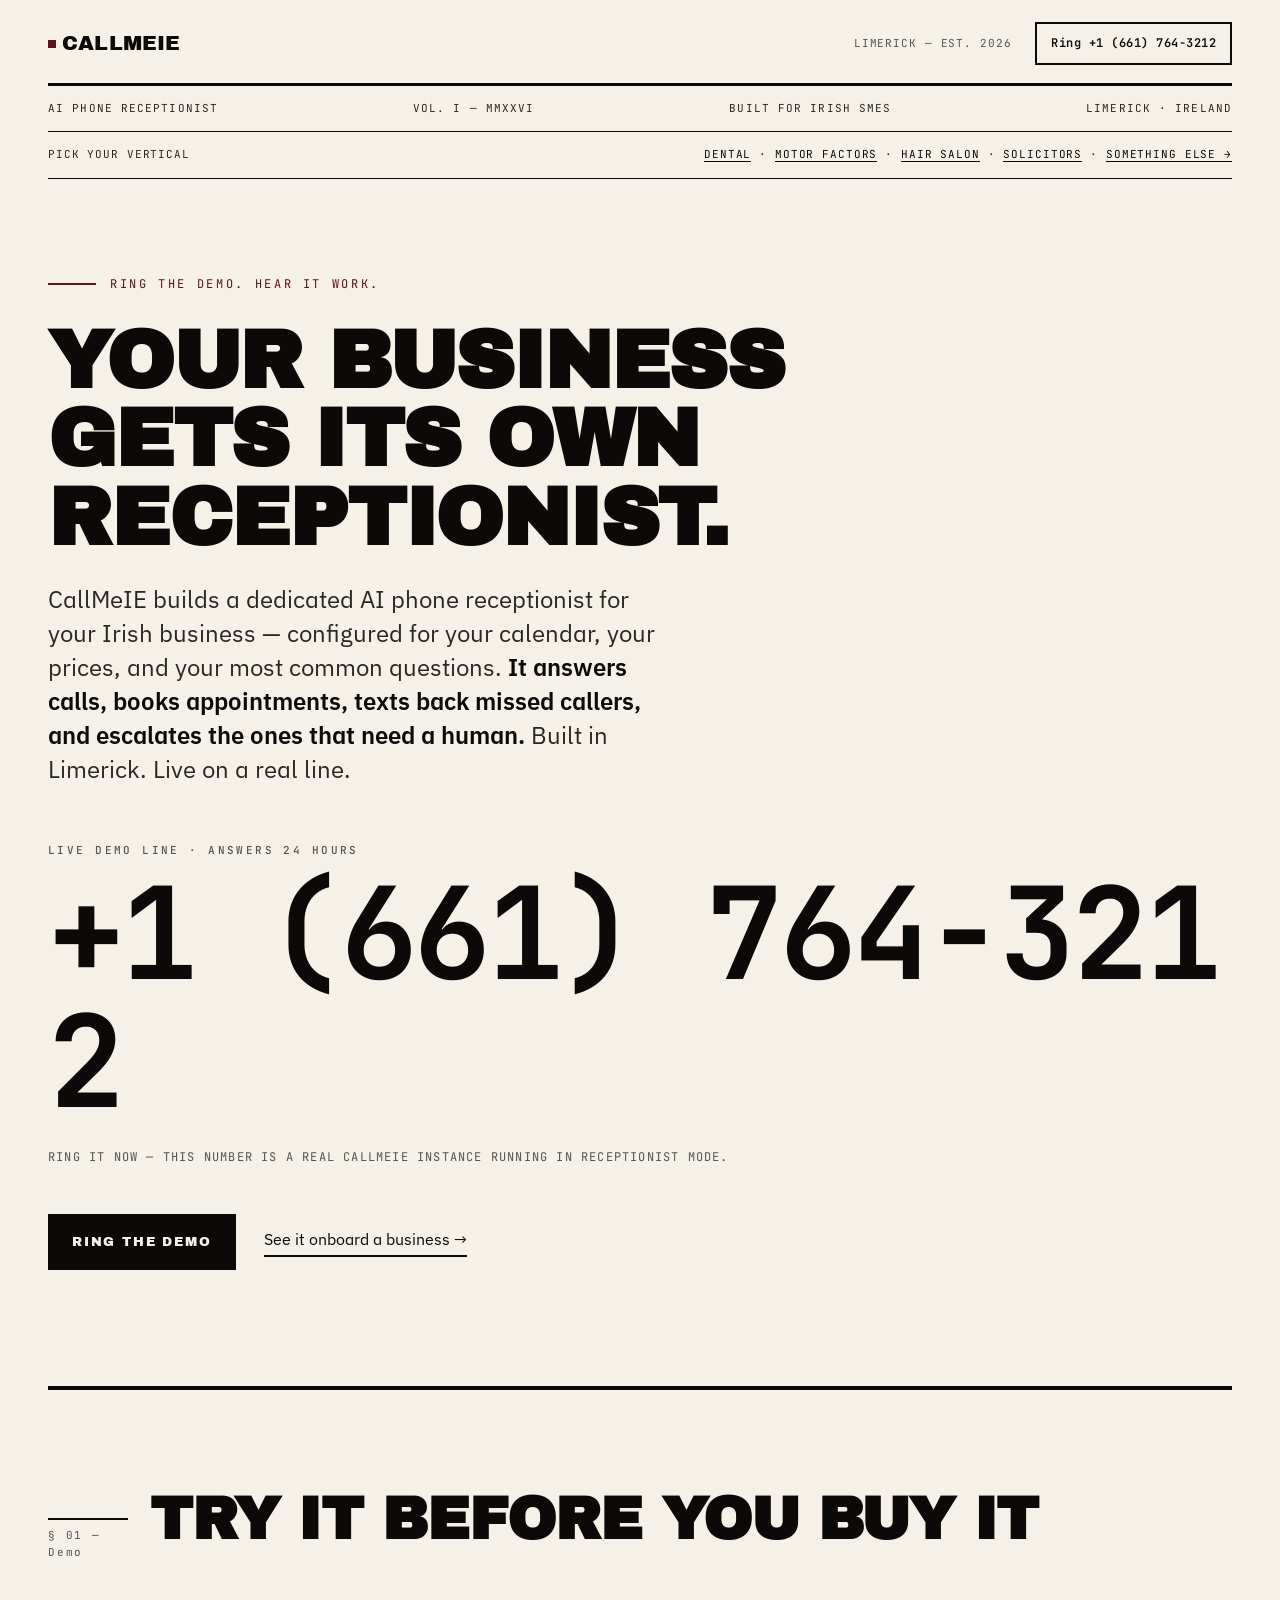
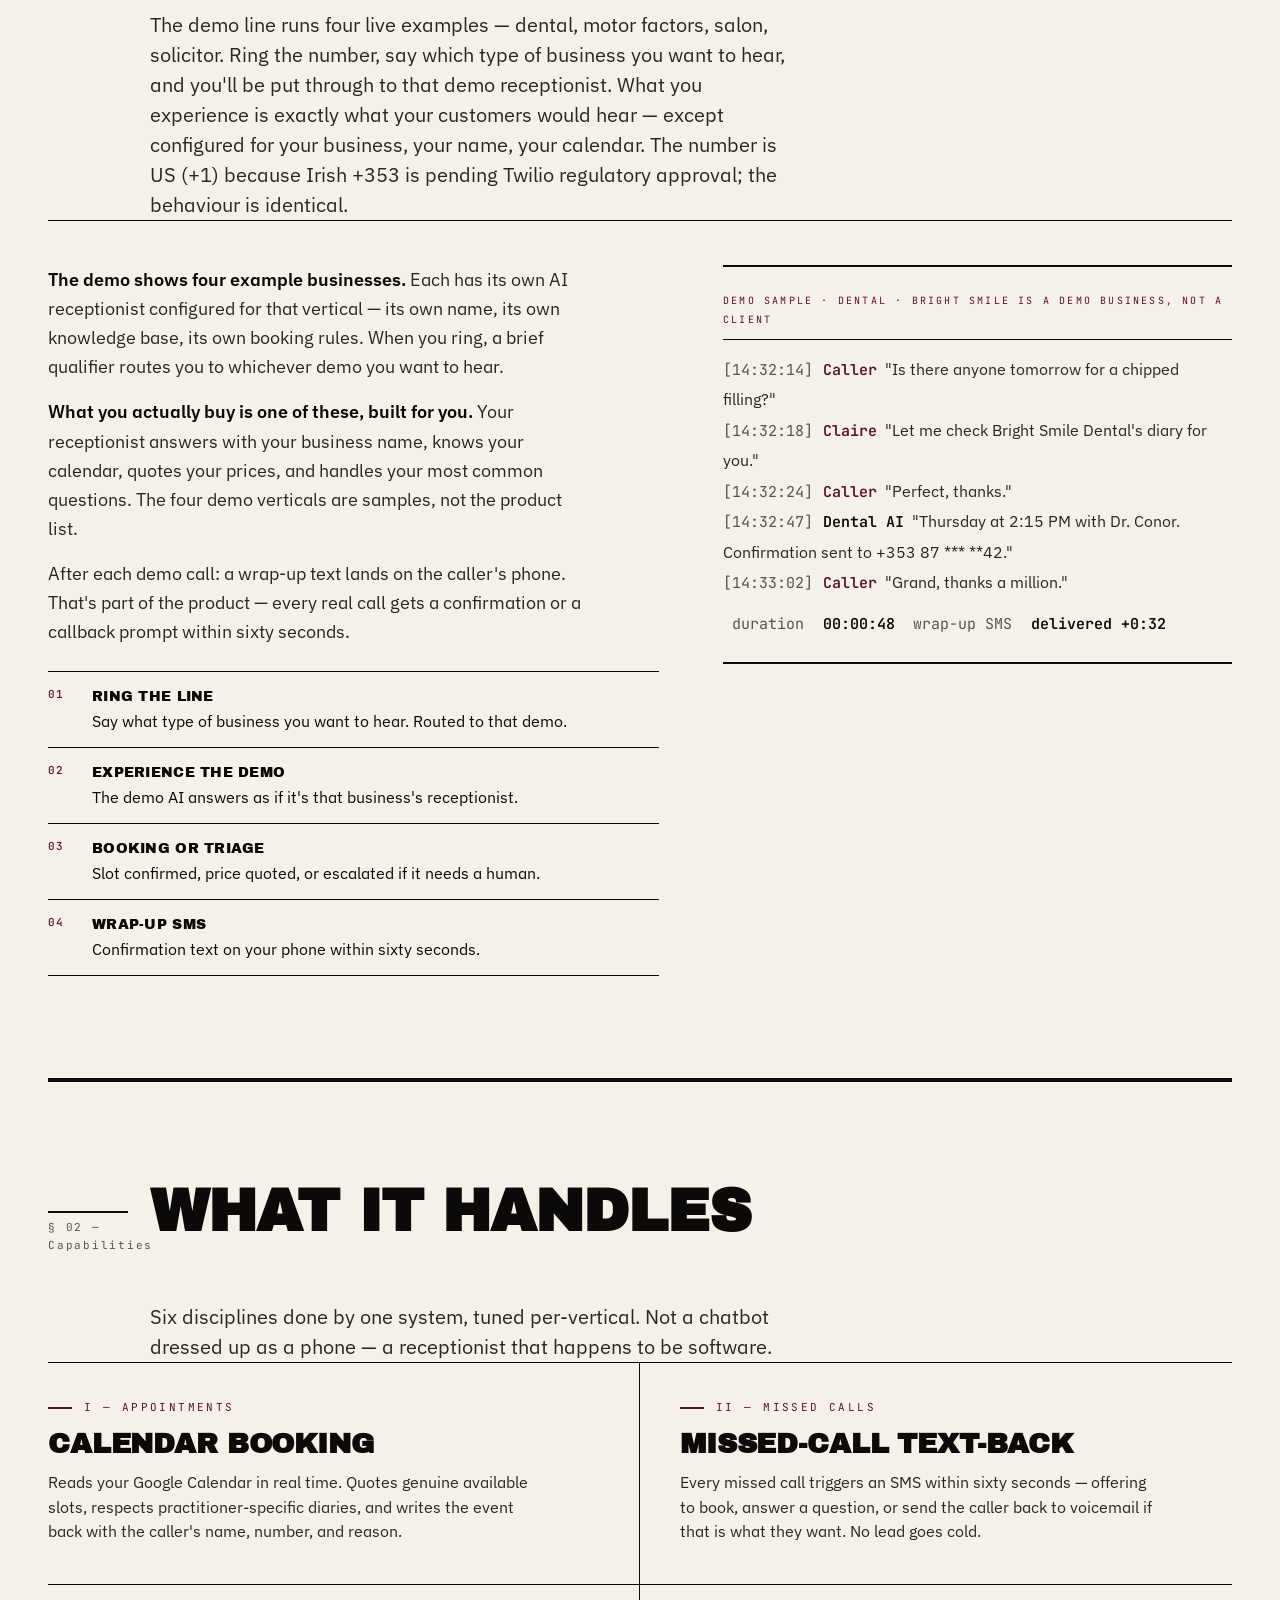
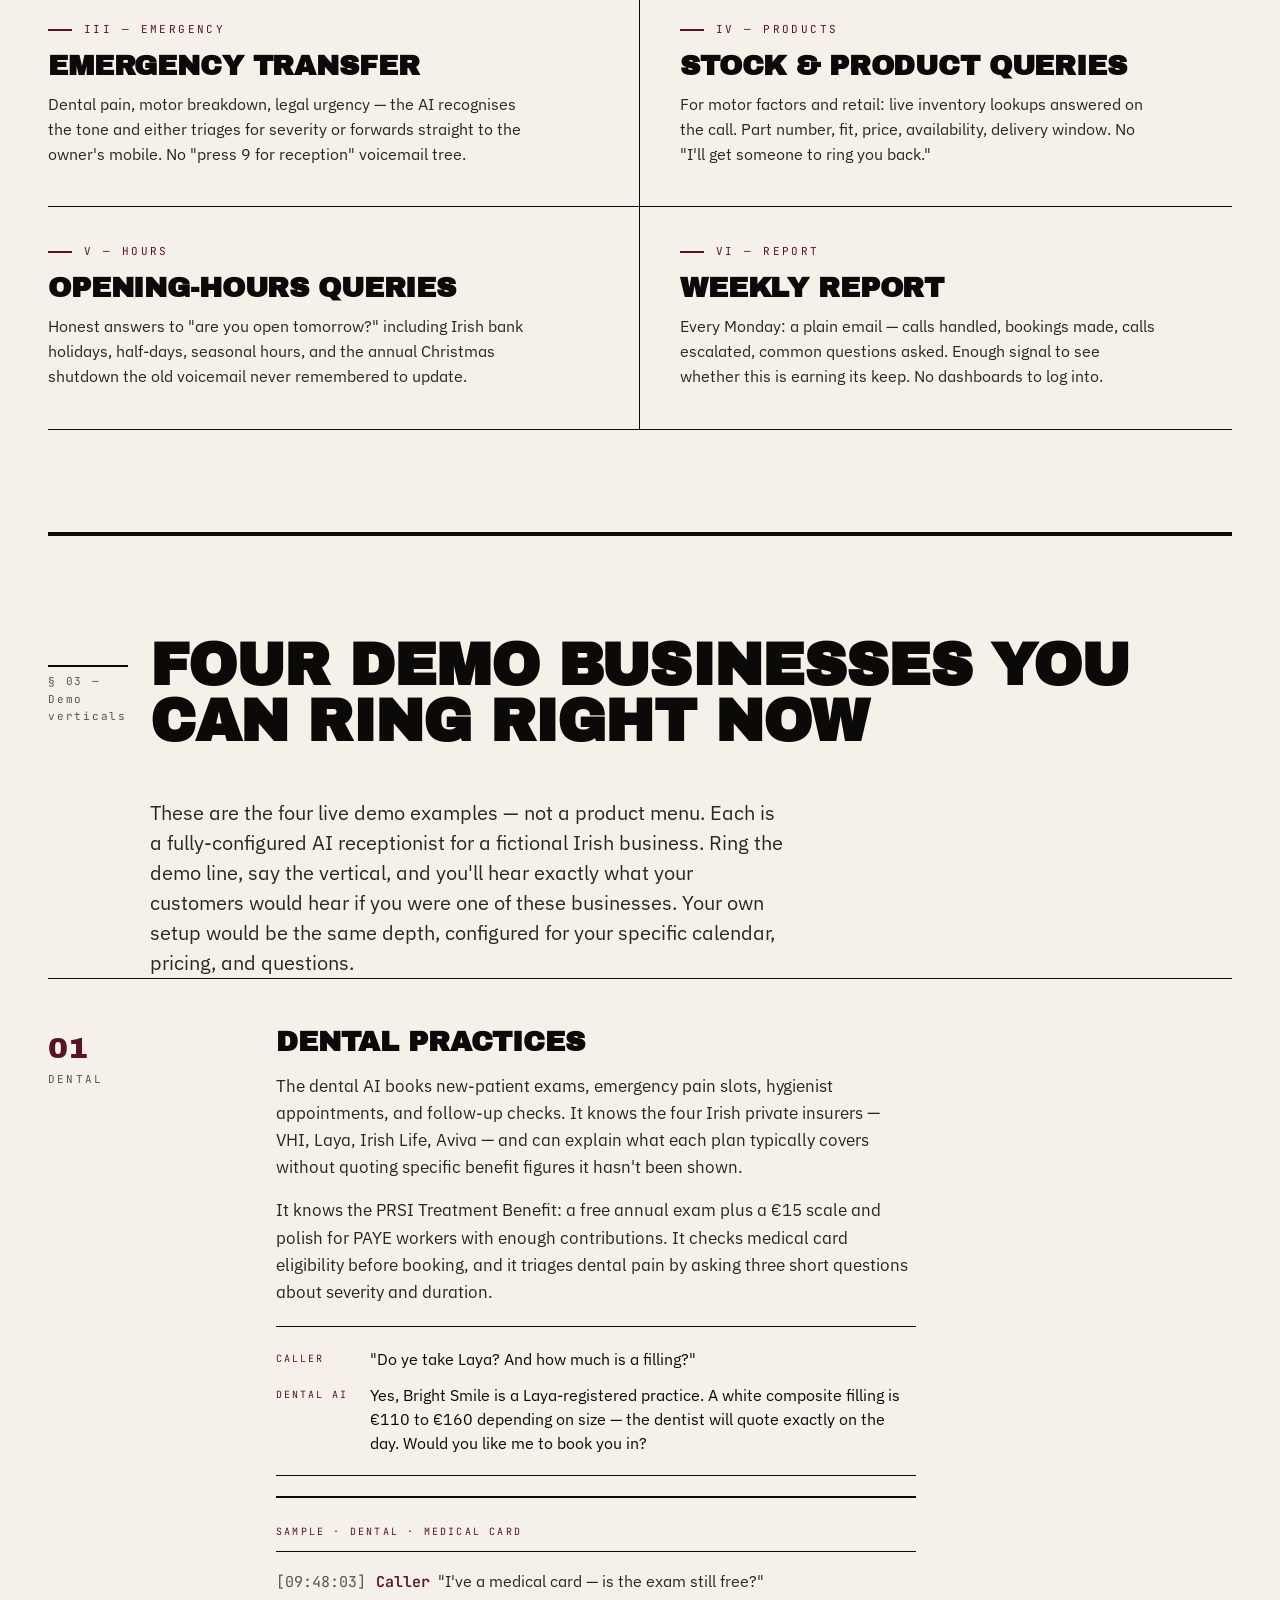
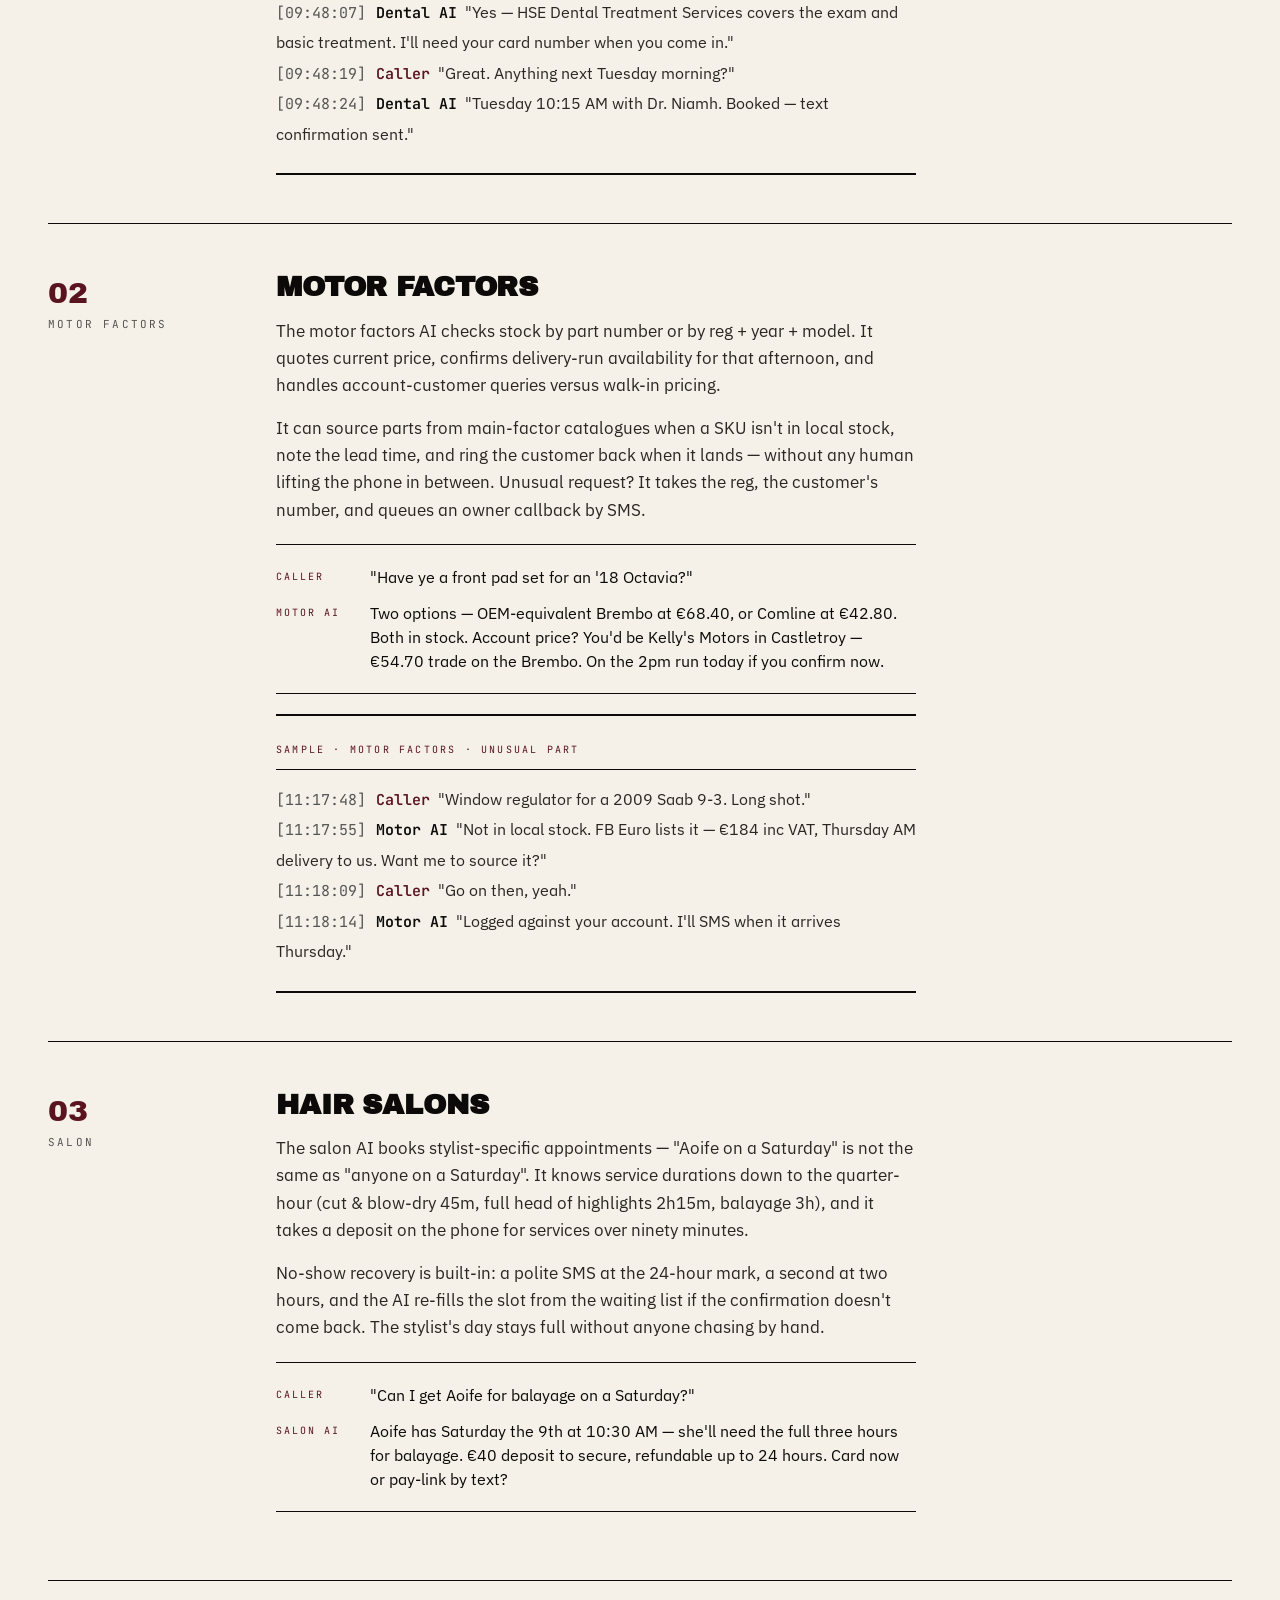
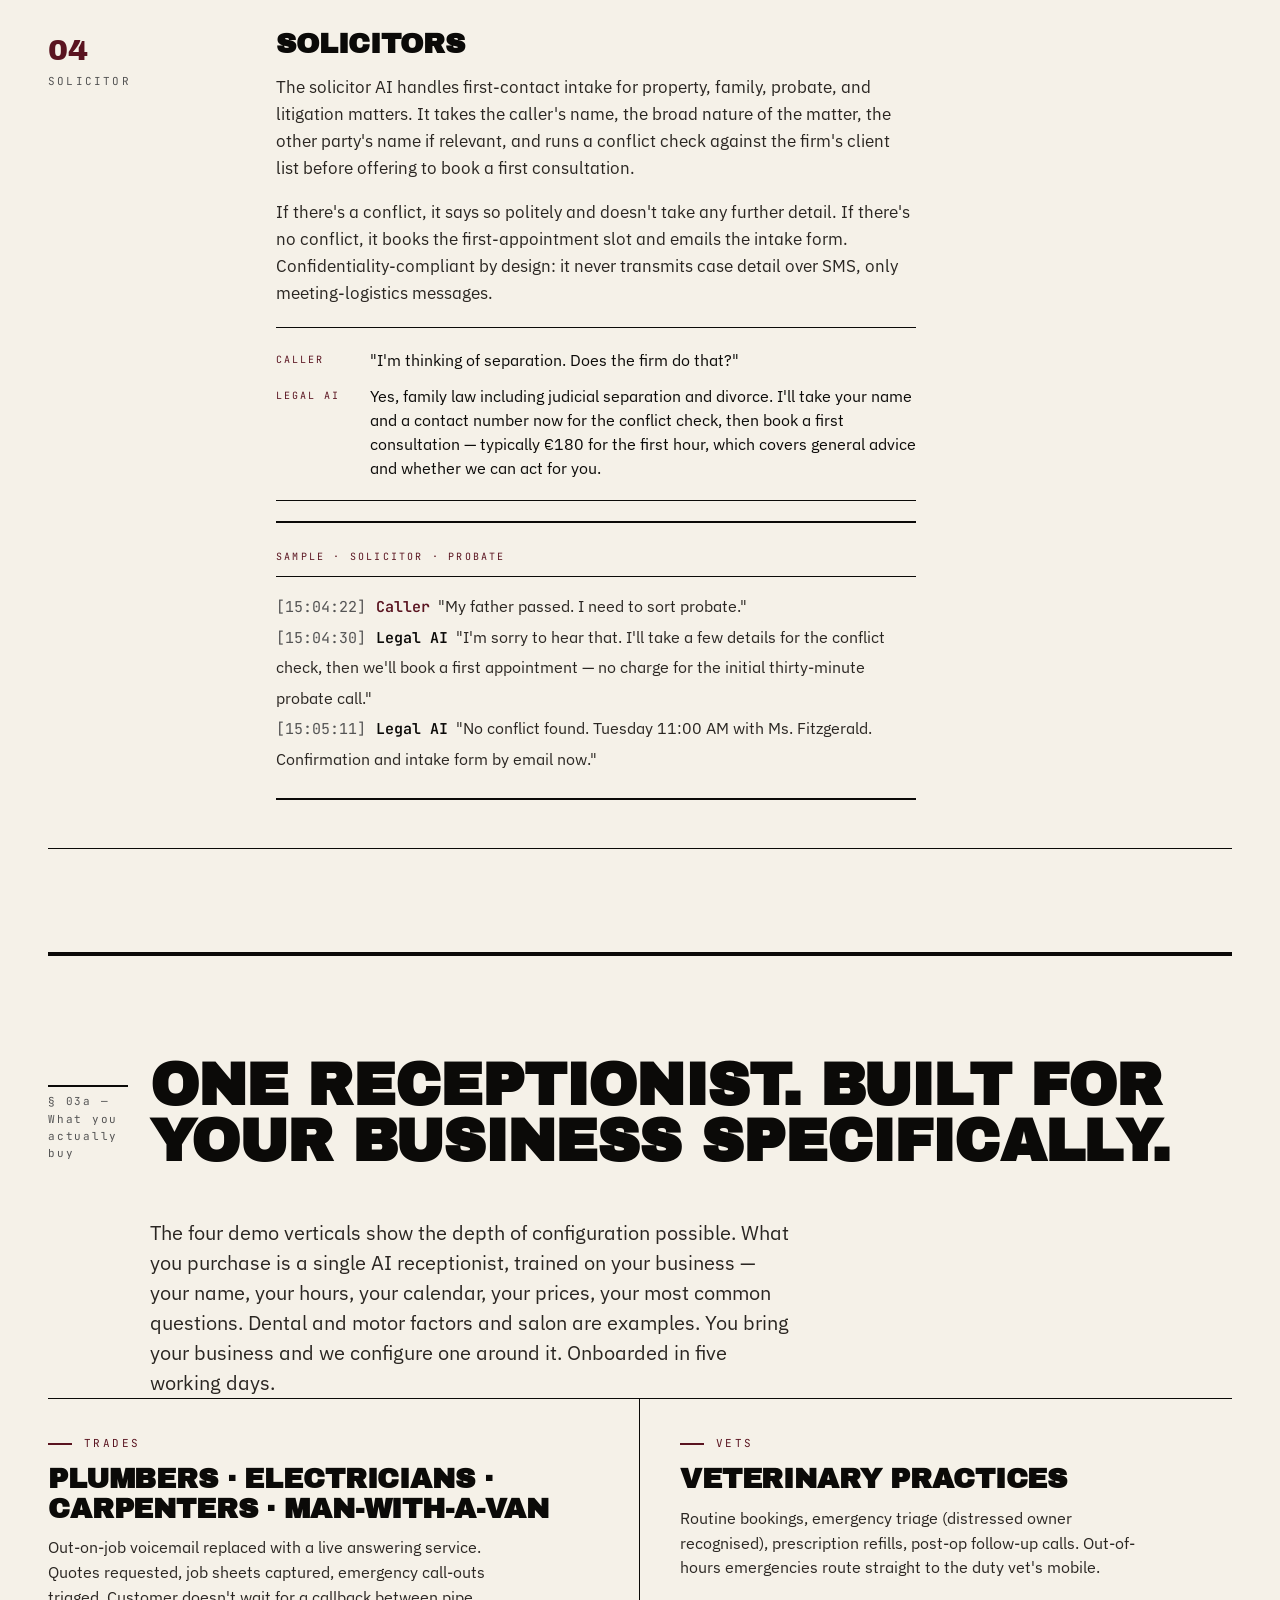
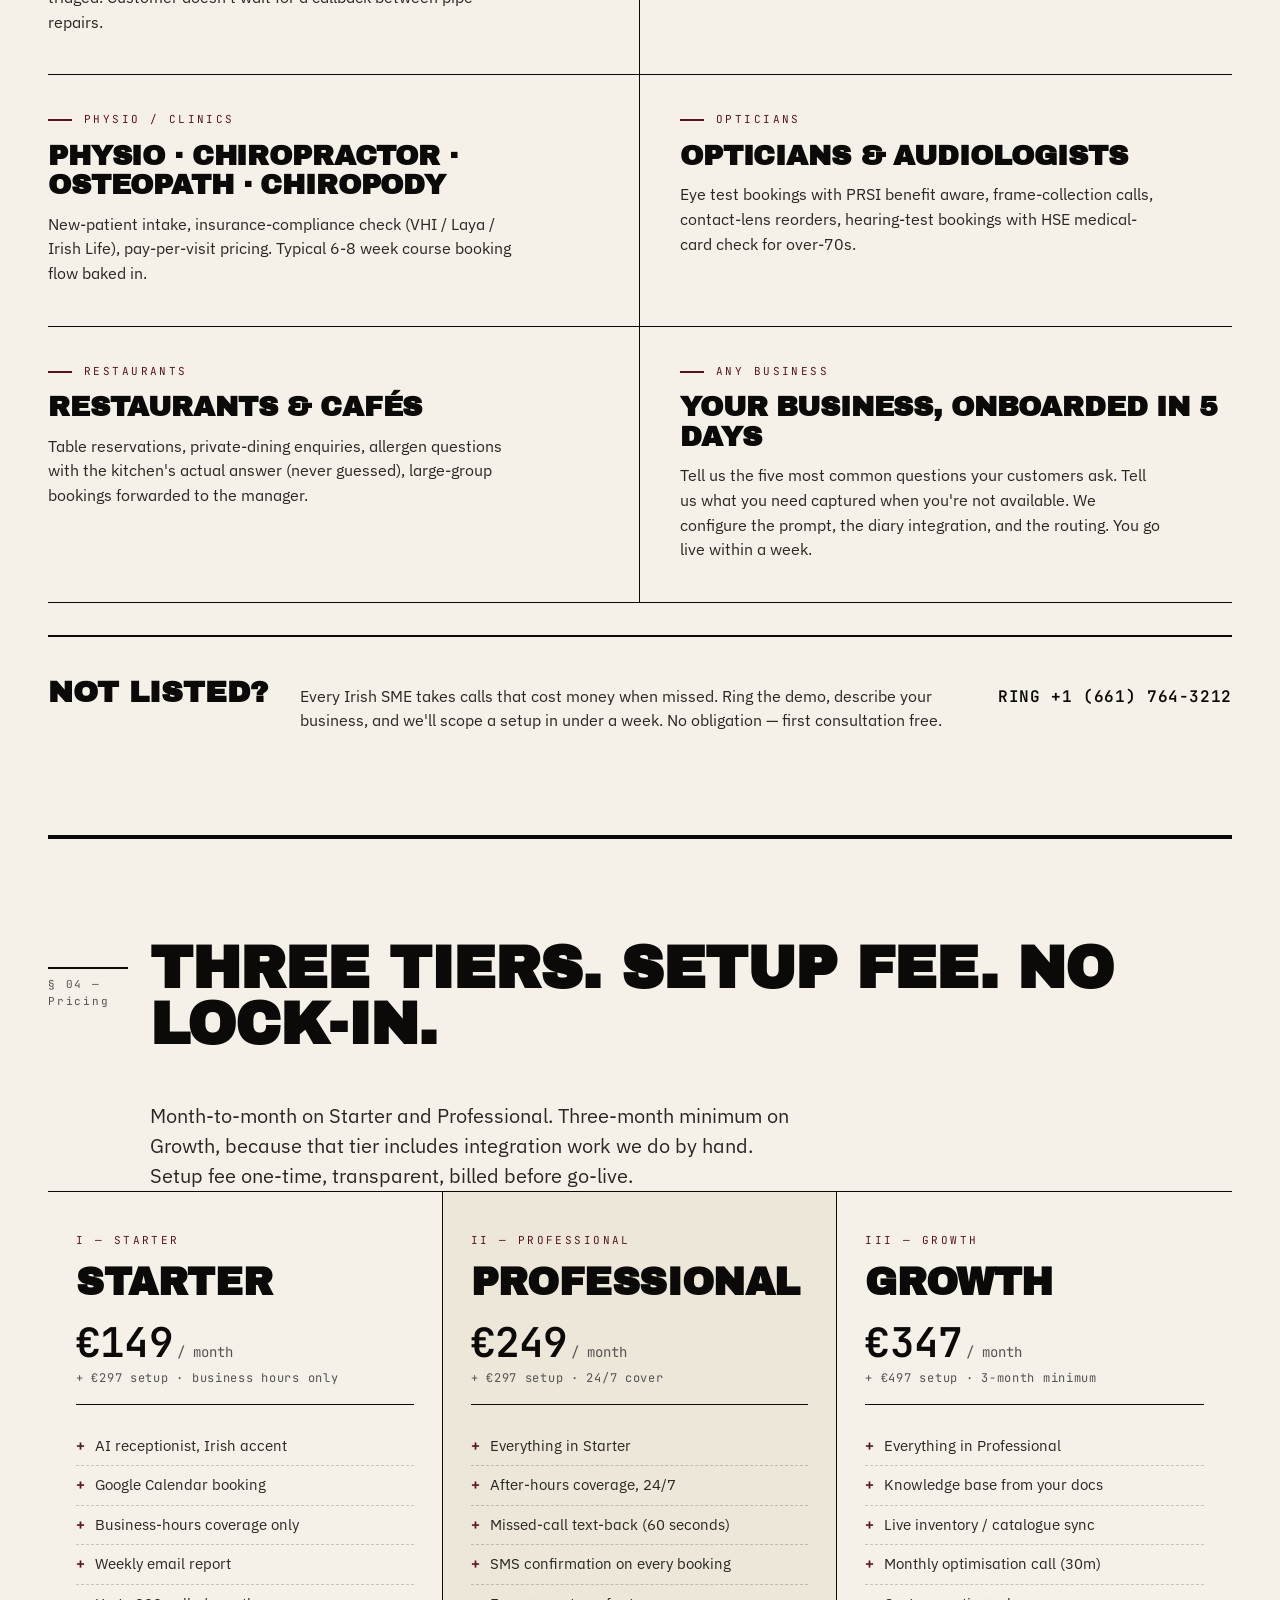
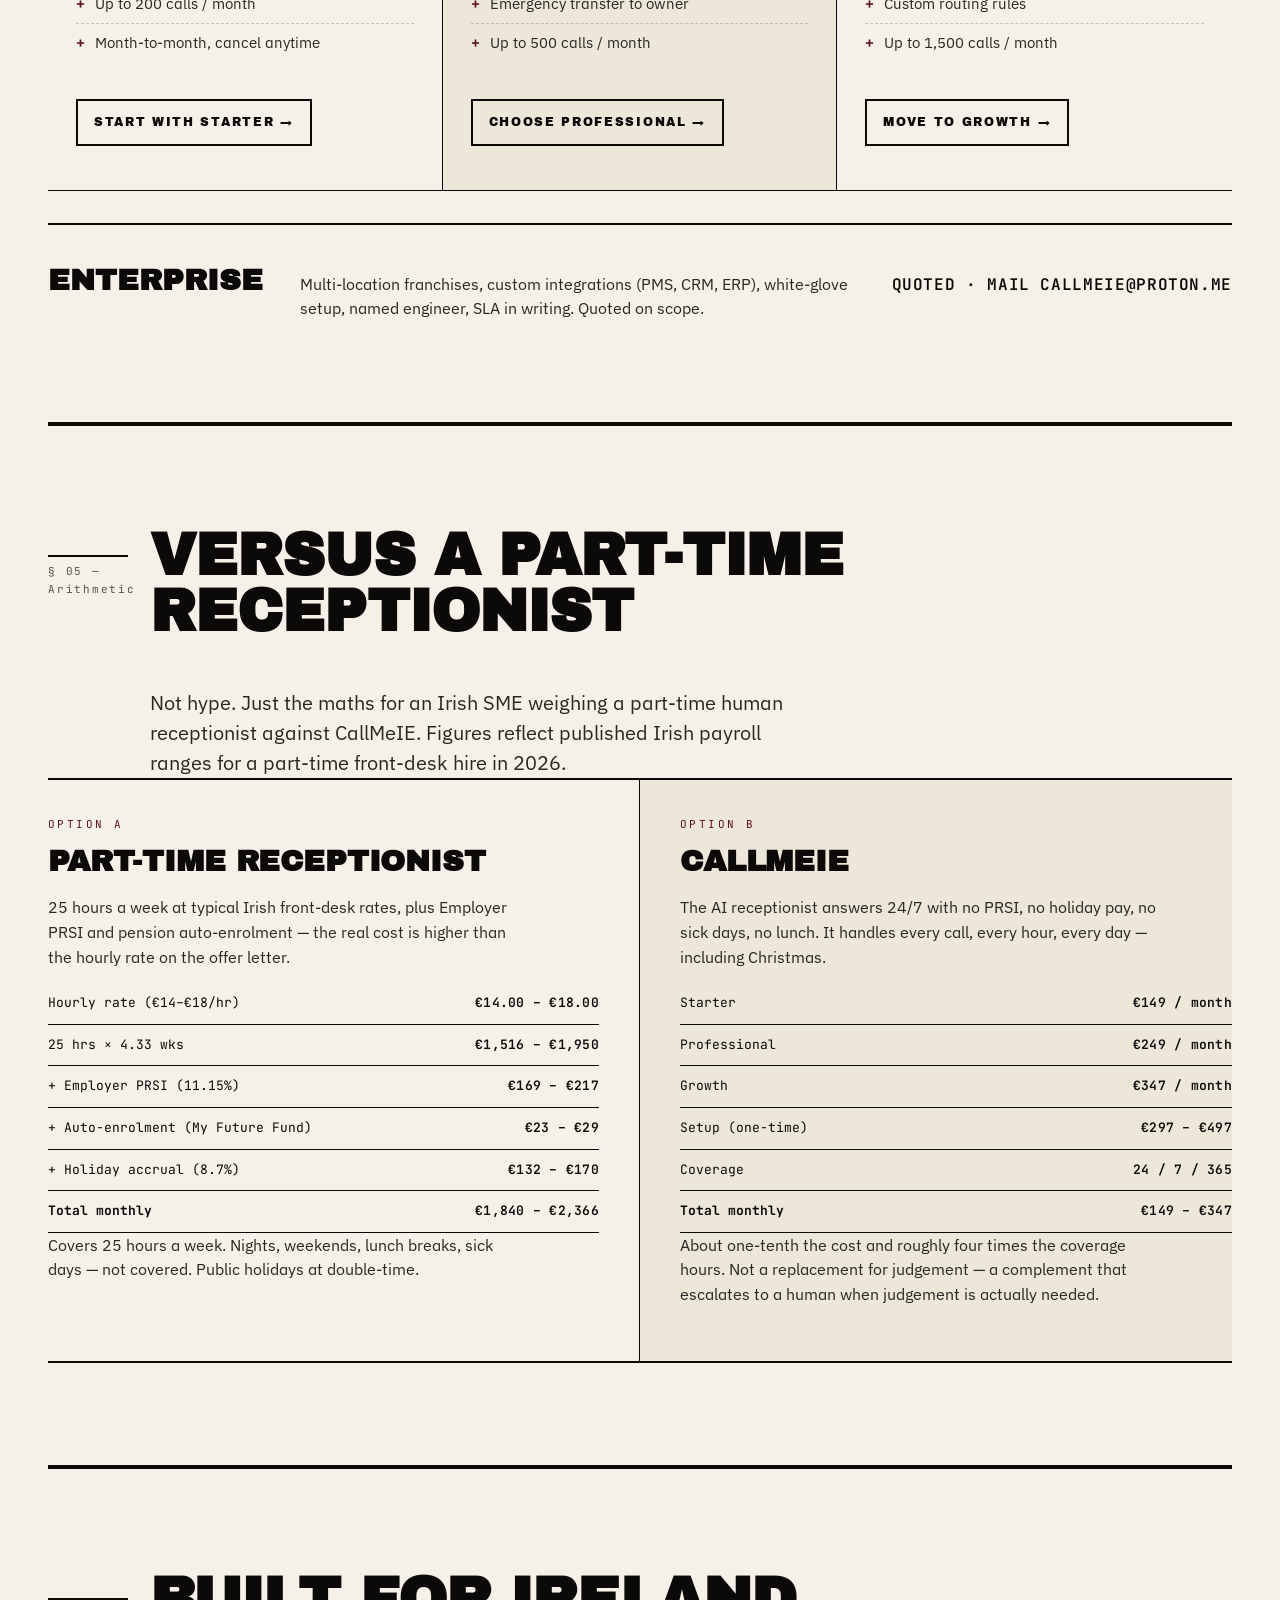
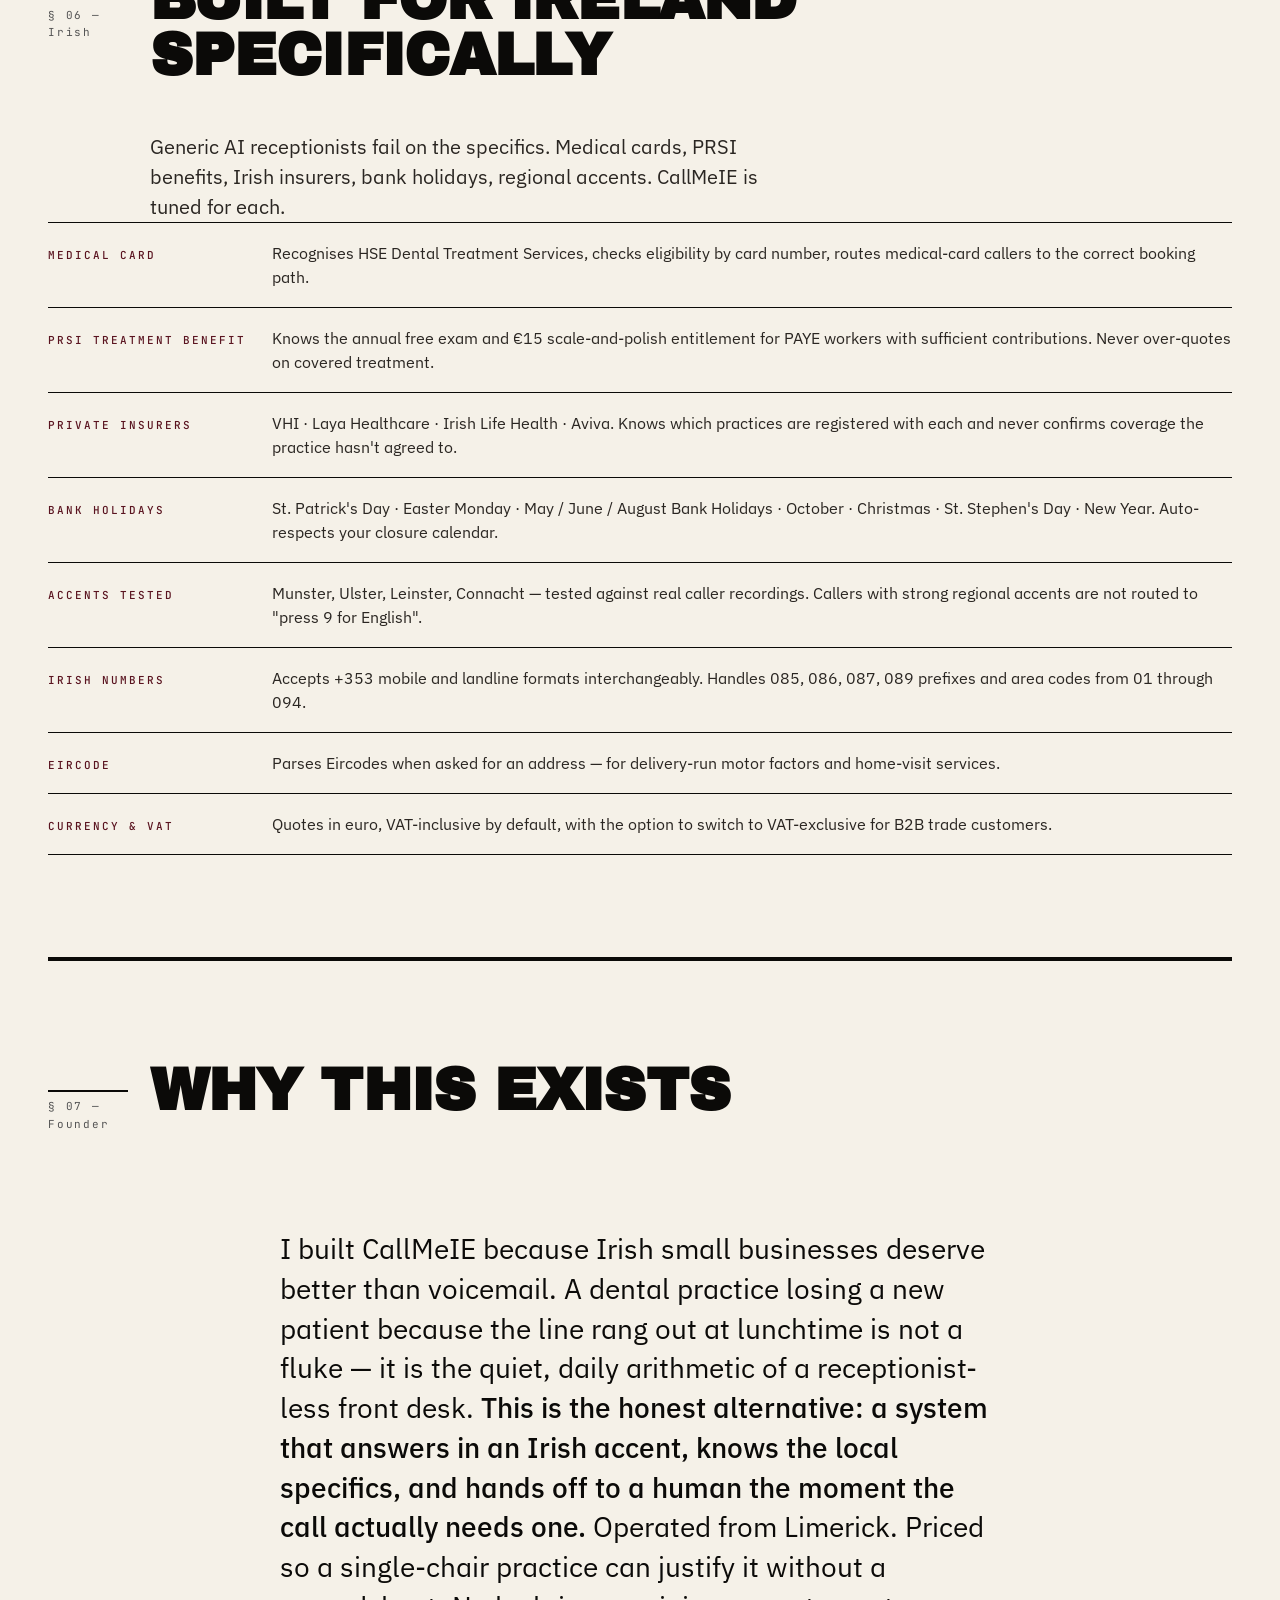
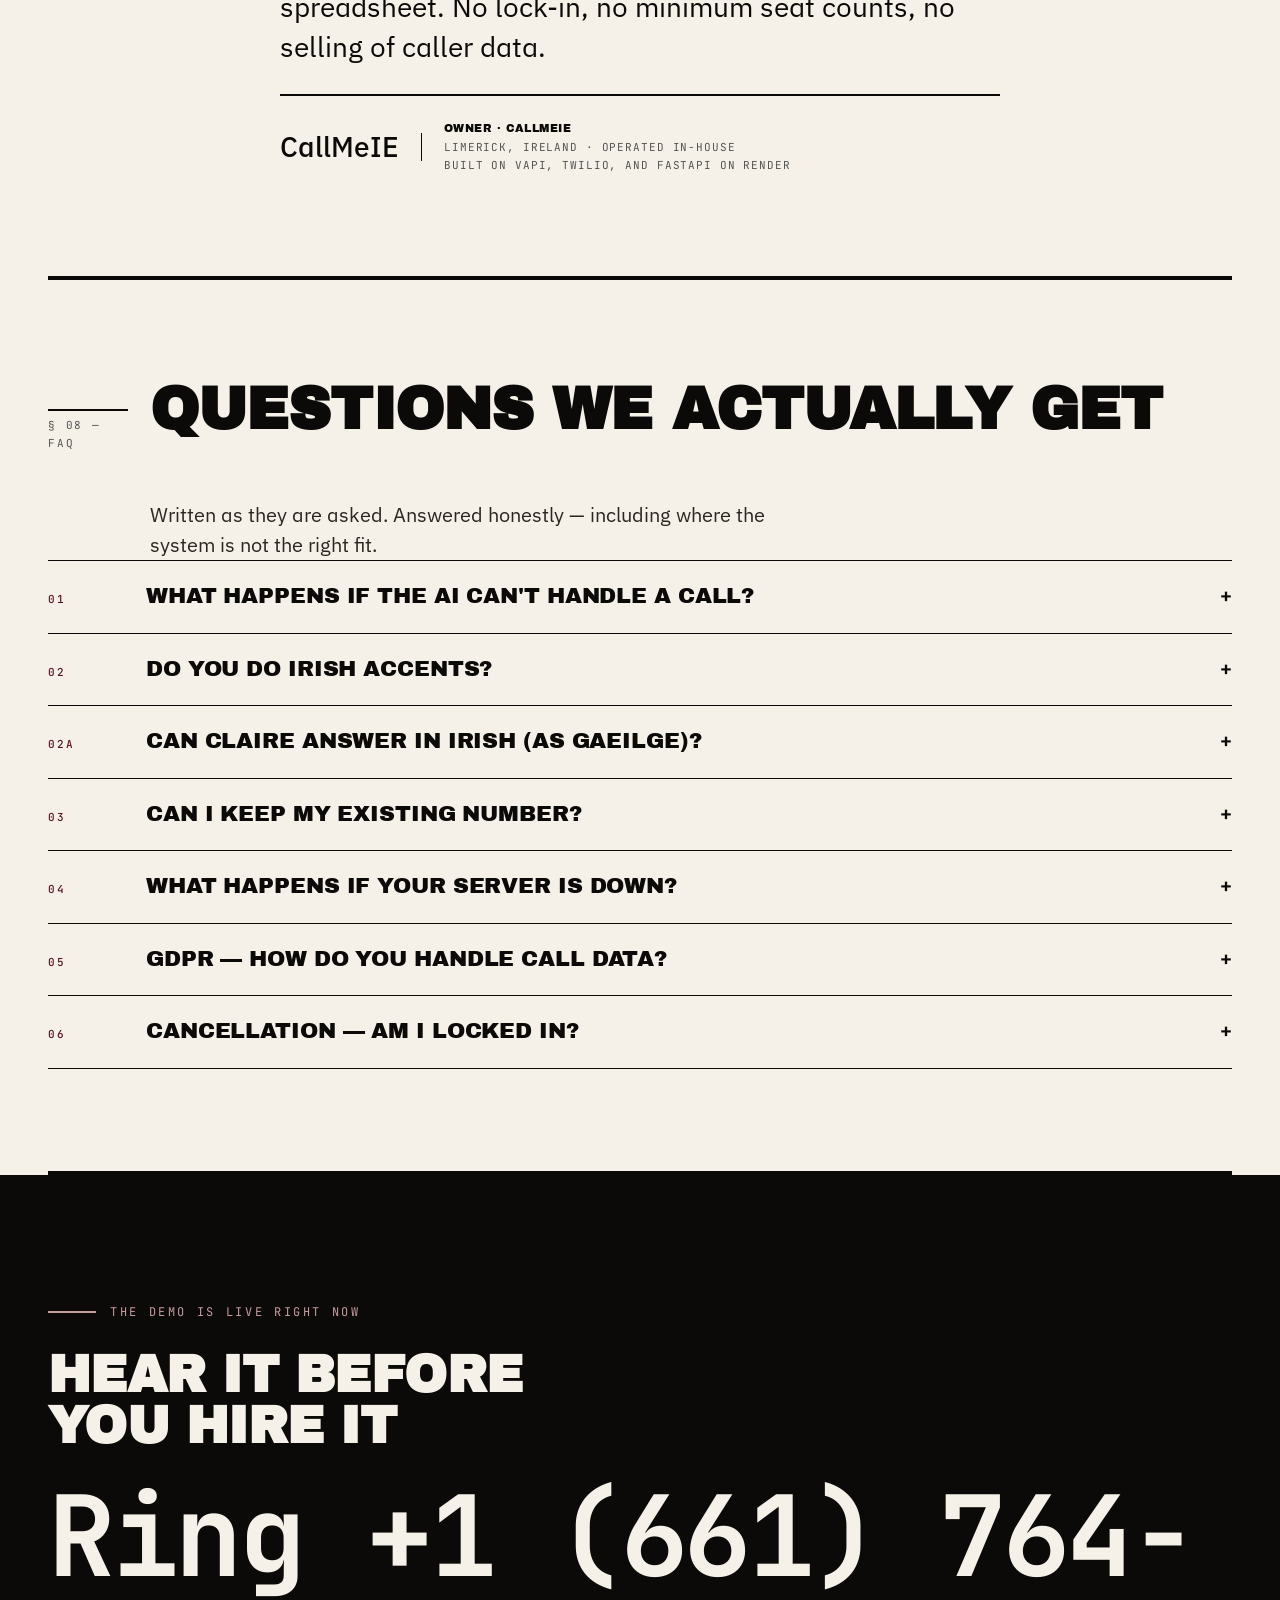
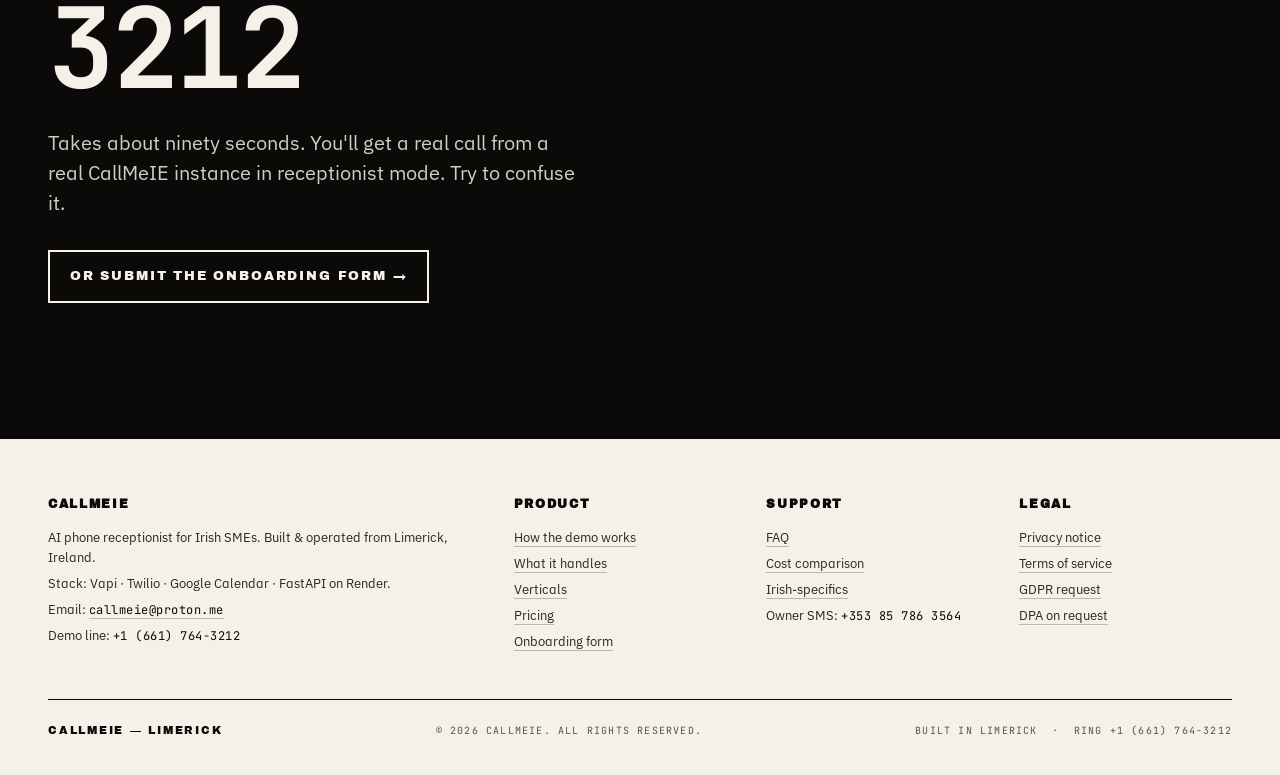
==== commit 399dfb9c: "fix(copy): reframe product pitch — you buy your own receptionist, not Claire/4-vertical routing The " ====
--- a/index.html
+++ b/index.html
@@ -4,7 +4,7 @@
 <meta charset="utf-8" />
 <meta name="viewport" content="width=device-width, initial-scale=1" />
 <title>CallMeIE — AI Phone Receptionist for Irish SMEs · Limerick</title>
-<meta name="description" content="CallMeIE is an AI phone receptionist for Irish dental practices, motor factors, hair salons, and solicitors. Built in Limerick. Handles bookings, missed-call text-back, after-hours cover. From €149/mo." />
+<meta name="description" content="CallMeIE gives your Irish business its own AI phone receptionist — configured for your calendar, your prices, your questions. Handles bookings, missed-call text-back, after-hours cover. From €149/mo. Built in Limerick." />
 
 <link rel="preconnect" href="https://fonts.googleapis.com">
 <link rel="preconnect" href="https://fonts.gstatic.com" crossorigin>
@@ -49,11 +49,12 @@
   <!-- HERO -->
   <section class="hero" id="top" aria-labelledby="hero-title">
     <div class="hero__kicker">Ring the demo. Hear it work.</div>
-    <h1 id="hero-title" class="hero__headline">The phone gets answered. Every time.</h1>
+    <h1 id="hero-title" class="hero__headline">Your business gets its own receptionist.</h1>
     <p class="hero__sub">
-      CallMeIE is an AI phone receptionist for Irish dental practices, motor factors, hair salons,
-      and solicitors. <em>It books appointments, triages after-hours calls, texts back
-      missed callers, and escalates the ones that need a human.</em> Built in Limerick. Live on a real line.
+      CallMeIE builds a dedicated AI phone receptionist for your Irish business — configured for
+      your calendar, your prices, and your most common questions. <em>It answers calls, books
+      appointments, texts back missed callers, and escalates the ones that need a human.</em>
+      Built in Limerick. Live on a real line.
     </p>
 
     <span class="demo-number__label">Live demo line · Answers 24 hours</span>
@@ -70,39 +71,42 @@
   <section class="editorial" id="how-demo-works" aria-labelledby="how-demo-title">
     <div class="section-head">
       <div class="section-num">§ 01 — Demo</div>
-      <h2 id="how-demo-title" class="section-title">How the demo works</h2>
+      <h2 id="how-demo-title" class="section-title">Try it before you buy it</h2>
     </div>
     <p class="section-dek">
-      Pick a vertical in the call. Claire qualifies you, transfers you to that vertical's
-      receptionist, and a wrap-up SMS follows. The number is US (+1) because Irish
-      +353 is pending IEDR and Twilio regulatory approval — the behaviour is identical.
+      The demo line runs four live examples — dental, motor factors, salon, solicitor. Ring the
+      number, say which type of business you want to hear, and you'll be put through to that
+      demo receptionist. What you experience is exactly what your customers would hear — except
+      configured for your business, your name, your calendar. The number is US (+1) because Irish
+      +353 is pending Twilio regulatory approval; the behaviour is identical.
     </p>
 
     <div class="demo-strip">
       <div class="demo-strip__prose">
         <p>
-          <strong>Claire is the front-desk.</strong> She answers in an Irish accent, asks one question
-          to qualify the call, and routes you to the right specialist AI — dental, motor factors,
-          salon, or solicitor.
-        </p>
-        <p>
-          The specialist AI does the actual work: checks the calendar, quotes a price, takes a deposit,
-          or triages pain. If anything is unclear, it escalates to the owner via SMS rather than guessing.
-        </p>
-        <p>
-          After the call: a wrap-up text lands on the caller's phone with the booking confirmation or
-          next step. The whole thing takes ninety seconds.
+          <strong>The demo shows four example businesses.</strong> Each has its own AI receptionist
+          configured for that vertical — its own name, its own knowledge base, its own booking
+          rules. When you ring, a brief qualifier routes you to whichever demo you want to hear.
+        </p>
+        <p>
+          <strong>What you actually buy is one of these, built for you.</strong> Your receptionist
+          answers with your business name, knows your calendar, quotes your prices, and handles
+          your most common questions. The four demo verticals are samples, not the product list.
+        </p>
+        <p>
+          After each demo call: a wrap-up text lands on the caller's phone. That's part of the
+          product — every real call gets a confirmation or a callback prompt within sixty seconds.
         </p>
         <ol class="demo-steps">
-          <li><b>Ring the line</b>Claire answers. Irish accent. Asks which service.</li>
-          <li><b>Transfer</b>Routed to the dental / motor / salon / solicitor AI.</li>
-          <li><b>Booking or triage</b>Slot confirmed, or escalated to owner if complex.</li>
-          <li><b>Wrap-up SMS</b>Confirmation text on the caller's phone within a minute.</li>
+          <li><b>Ring the line</b>Say what type of business you want to hear. Routed to that demo.</li>
+          <li><b>Experience the demo</b>The demo AI answers as if it's that business's receptionist.</li>
+          <li><b>Booking or triage</b>Slot confirmed, price quoted, or escalated if it needs a human.</li>
+          <li><b>Wrap-up SMS</b>Confirmation text on your phone within sixty seconds.</li>
         </ol>
       </div>
 
       <figure class="call-log">
-        <figcaption class="call-log__kicker">Sample · Dental · Bright Smile, Limerick</figcaption>
+        <figcaption class="call-log__kicker">Demo sample · Dental · Bright Smile is a demo business, not a client</figcaption>
         <span class="call-log__line"><span class="call-log__time">[14:32:14]</span><span class="call-log__who">Caller</span><span class="call-log__text">"Is there anyone tomorrow for a chipped filling?"</span></span>
         <span class="call-log__line"><span class="call-log__time">[14:32:18]</span><span class="call-log__who">Claire</span><span class="call-log__text">"Let me check Bright Smile Dental's diary for you."</span></span>
         <span class="call-log__line"><span class="call-log__time">[14:32:24]</span><span class="call-log__who">Caller</span><span class="call-log__text">"Perfect, thanks."</span></span>
@@ -190,13 +194,14 @@
   <!-- VERTICALS IN DEPTH -->
   <section class="editorial" id="verticals" aria-labelledby="verticals-title">
     <div class="section-head">
-      <div class="section-num">§ 03 — Verticals</div>
-      <h2 id="verticals-title" class="section-title">Four specialists, one line</h2>
+      <div class="section-num">§ 03 — Demo verticals</div>
+      <h2 id="verticals-title" class="section-title">Four demo businesses you can ring right now</h2>
     </div>
     <p class="section-dek">
-      Each vertical AI is trained on the language, the common questions, and the
-      Irish-specific details that make the conversation sound right — not like a
-      call-centre script translated to Dublin.
+      These are the four live demo examples — not a product menu. Each is a fully-configured
+      AI receptionist for a fictional Irish business. Ring the demo line, say the vertical,
+      and you'll hear exactly what your customers would hear if you were one of these businesses.
+      Your own setup would be the same depth, configured for your specific calendar, pricing, and questions.
     </p>
 
     <!-- DENTAL -->
@@ -328,13 +333,14 @@
   <!-- CUSTOM FOR ANY BUSINESS -->
   <section class="editorial" id="custom" aria-labelledby="custom-title">
     <div class="section-head">
-      <div class="section-num">§ 03a — Custom</div>
-      <h2 id="custom-title" class="section-title">Four samples. One engine. Any Irish business.</h2>
+      <div class="section-num">§ 03a — What you actually buy</div>
+      <h2 id="custom-title" class="section-title">One receptionist. Built for your business specifically.</h2>
     </div>
     <p class="section-dek">
-      Dental, motor factors, hair salon, and solicitor are the four pre-configured verticals we run
-      as samples — because they were the first four clients to prove the pattern works. The engine
-      underneath is the same for any Irish SME. If your business takes phone calls, it can be set up.
+      The four demo verticals show the depth of configuration possible. What you purchase is a single
+      AI receptionist, trained on your business — your name, your hours, your calendar, your prices,
+      your most common questions. Dental and motor factors and salon are examples. You bring your business
+      and we configure one around it. Onboarded in five working days.
     </p>
 
     <div class="handles-grid">
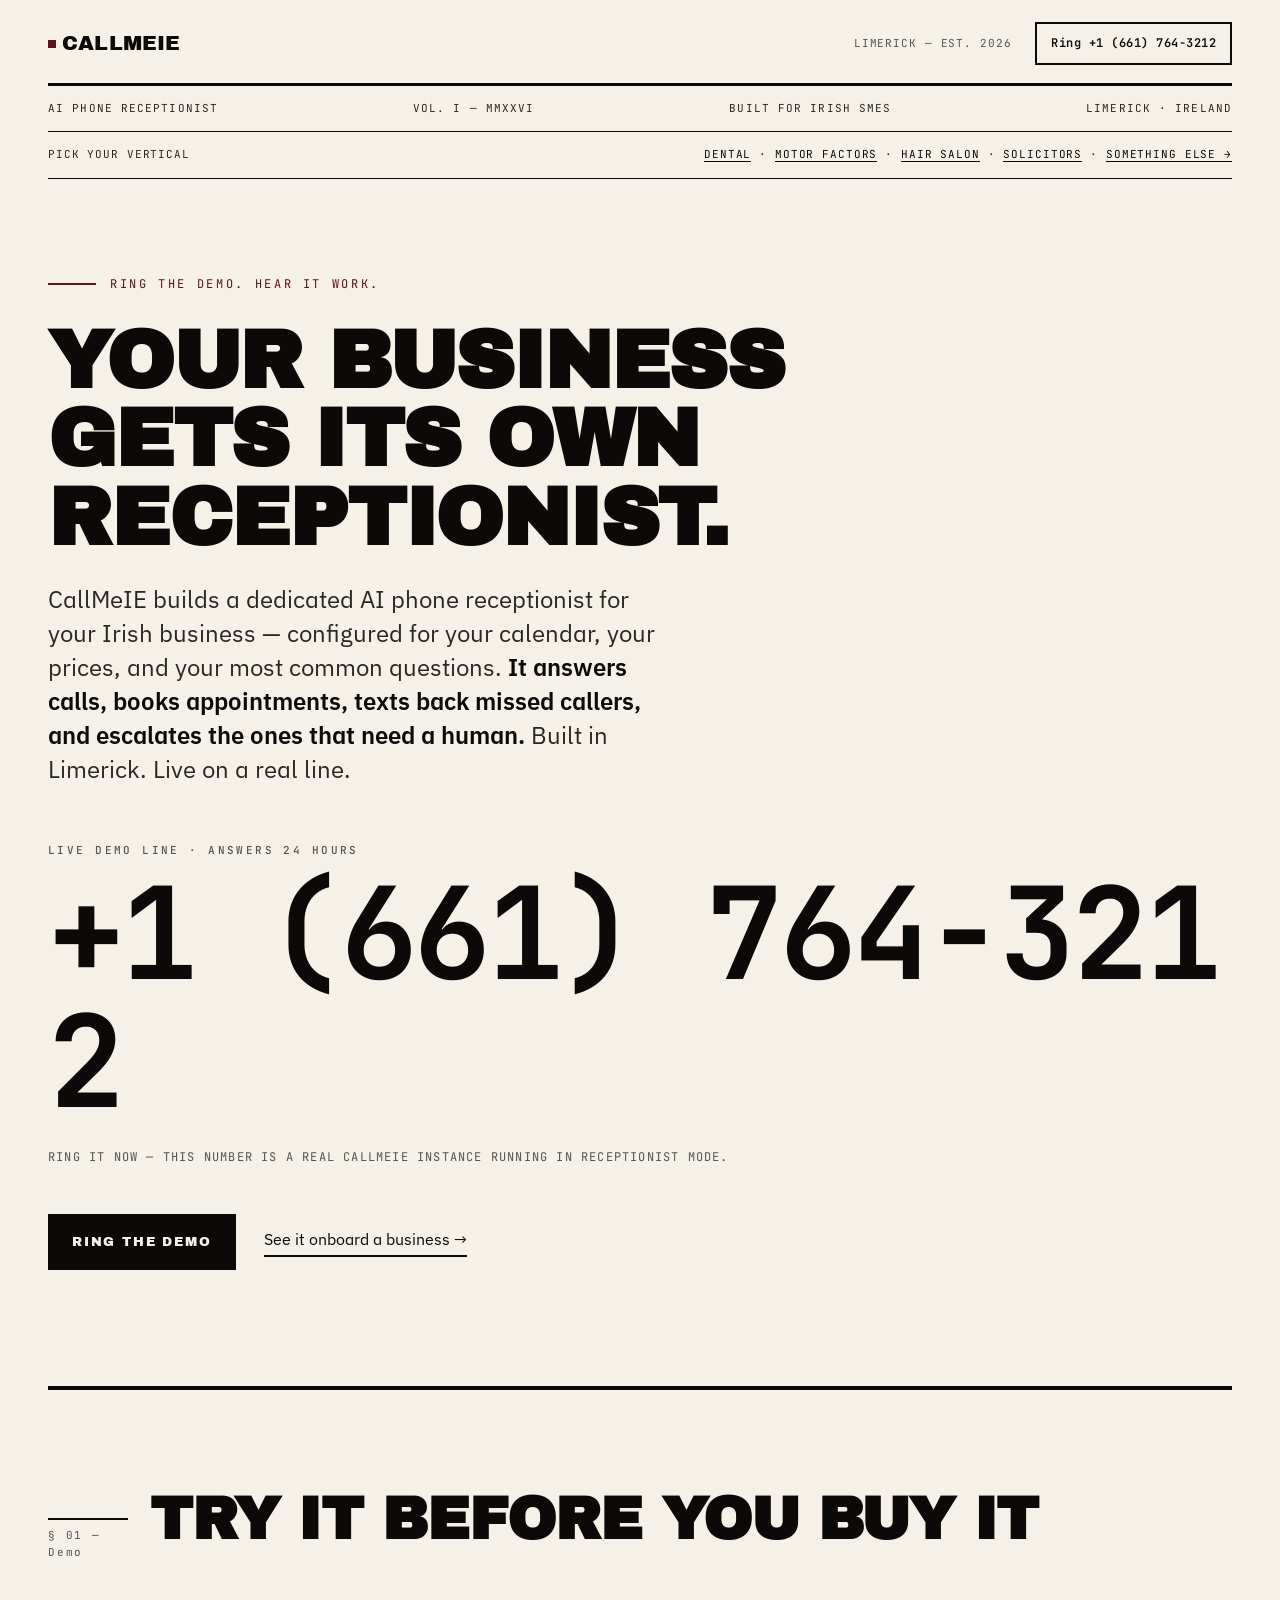
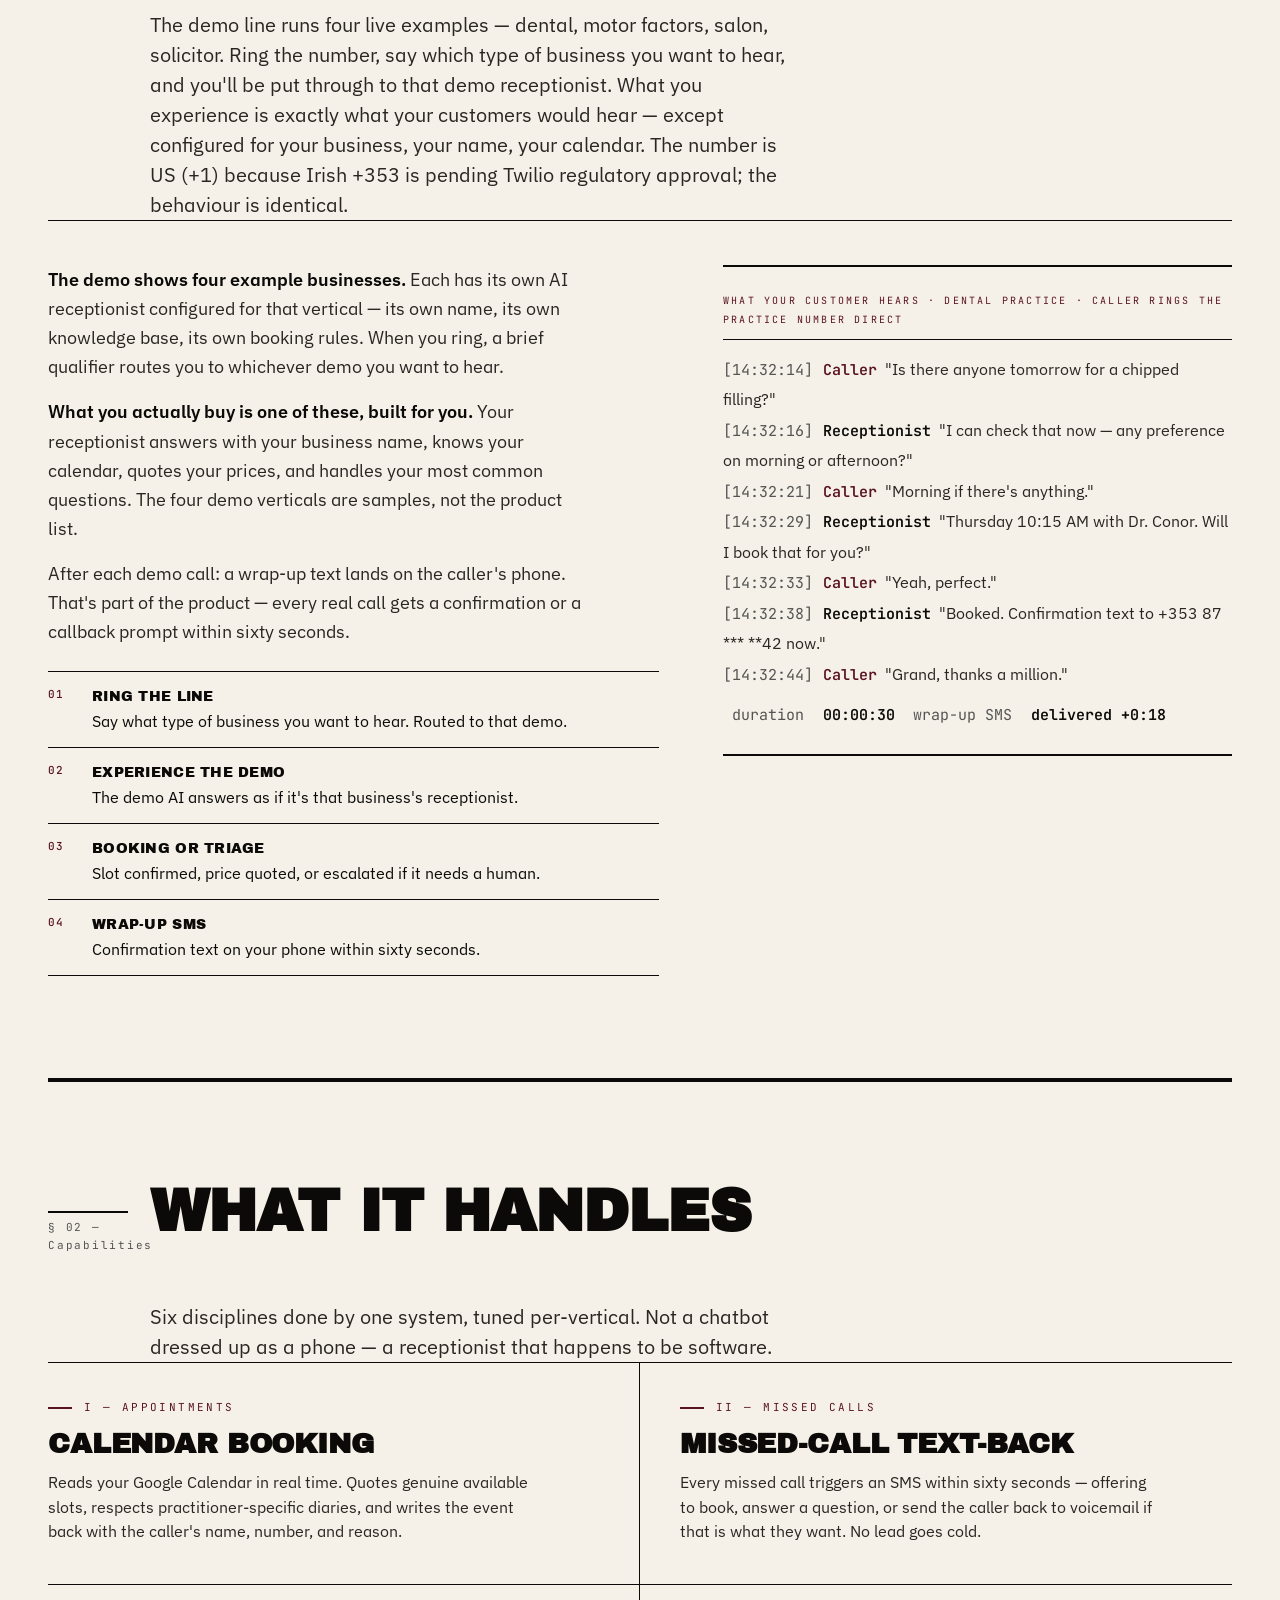
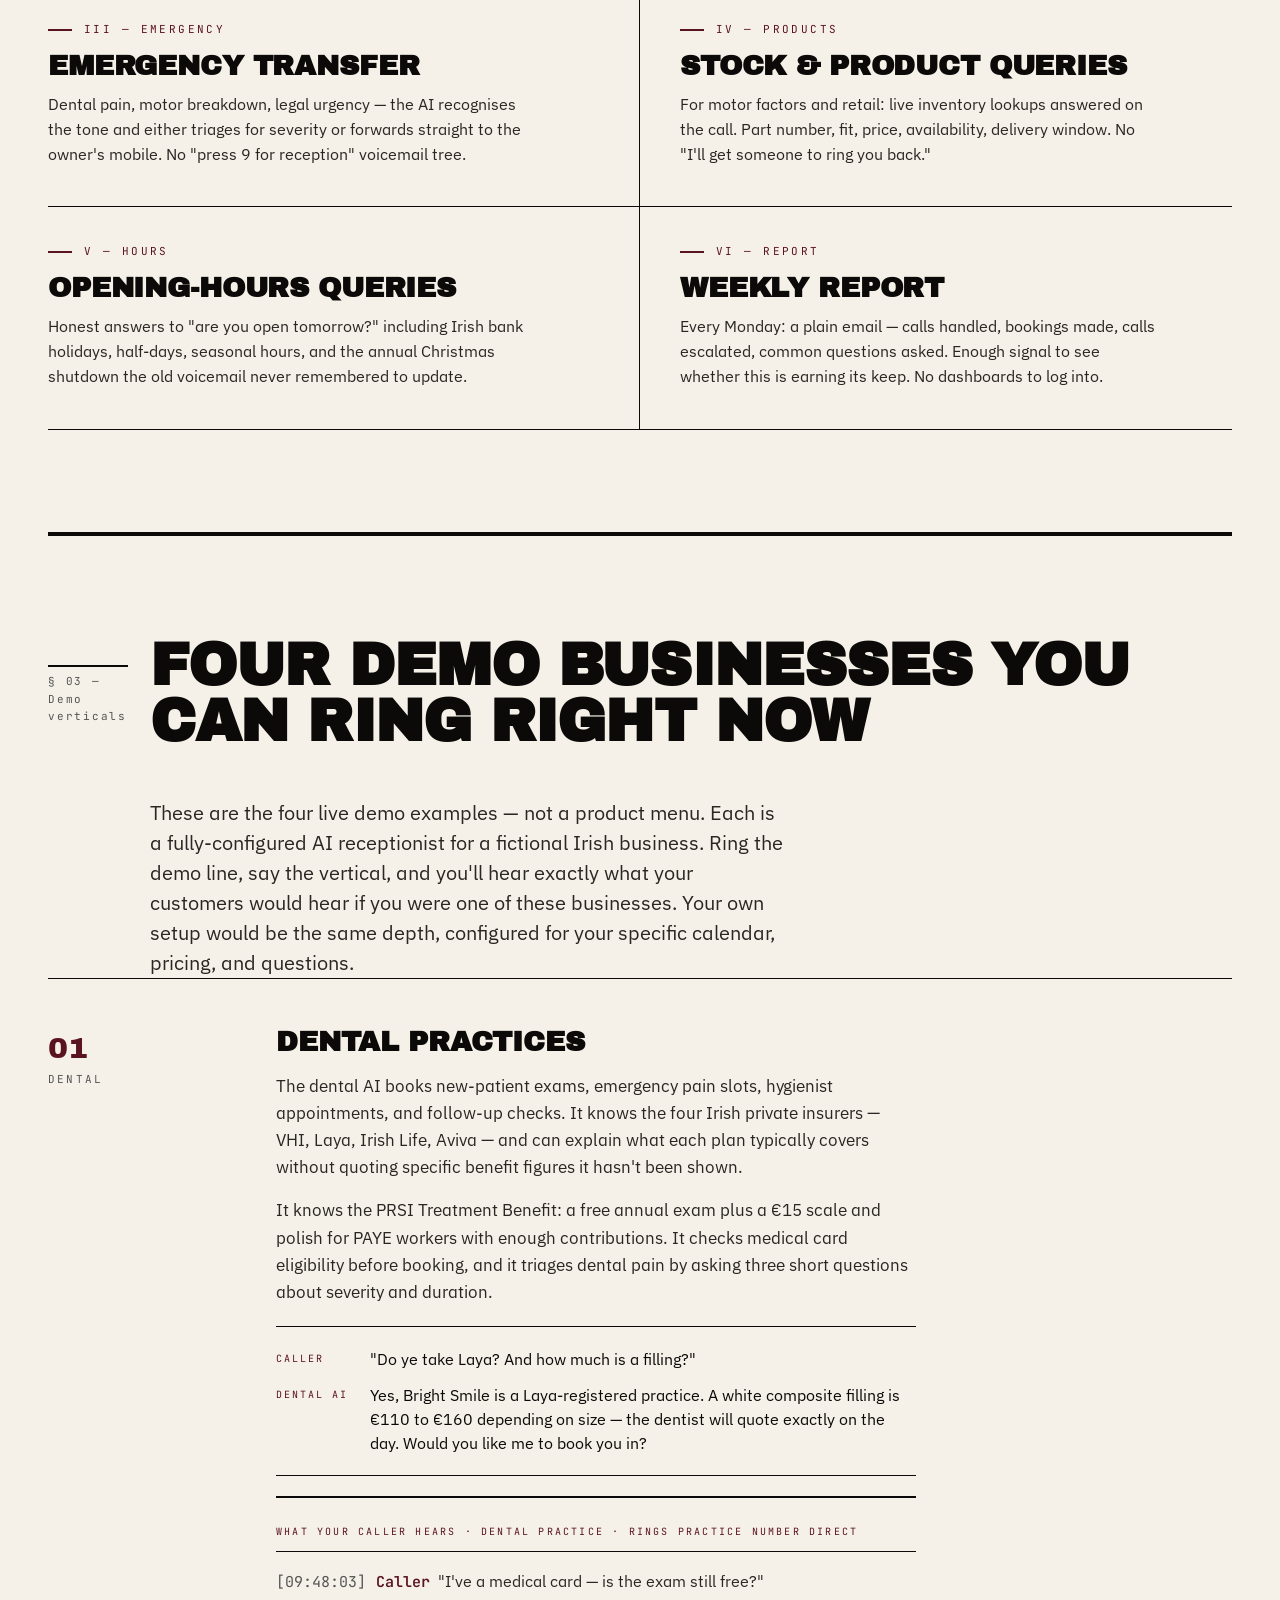
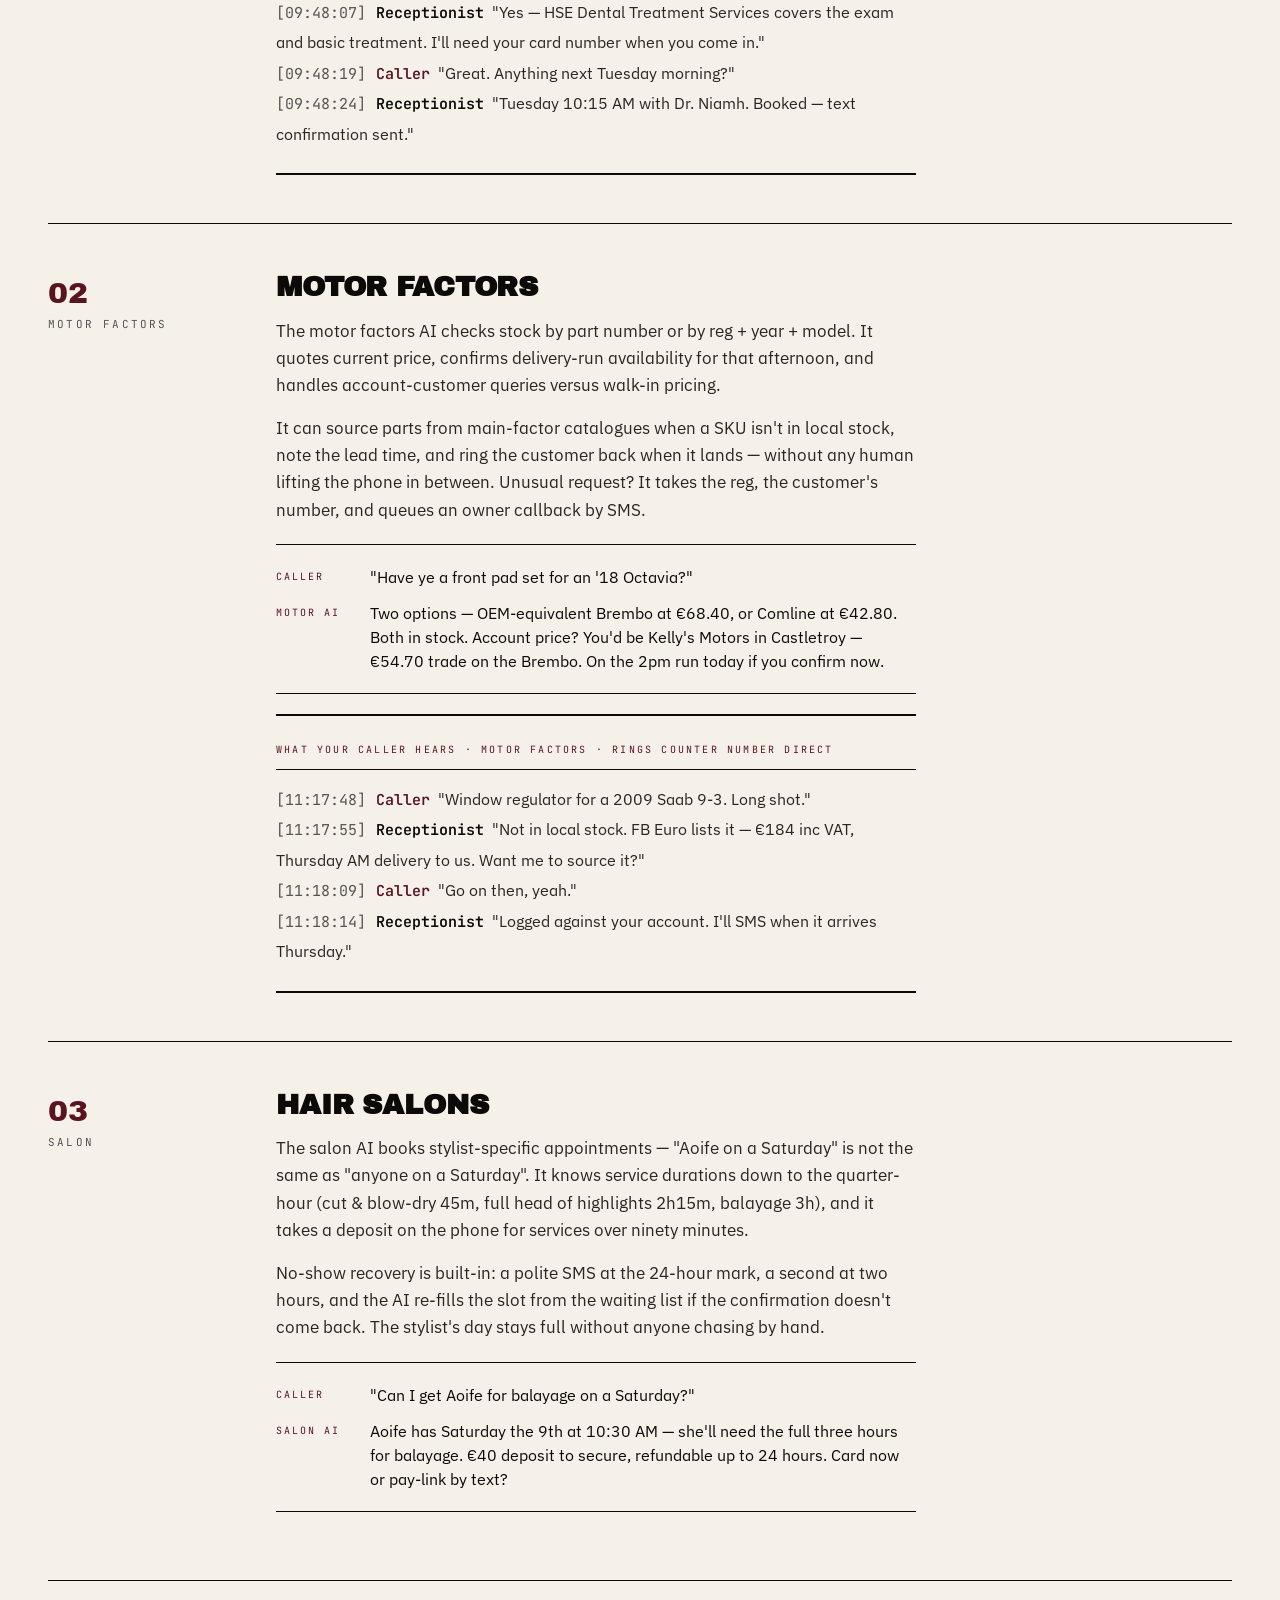
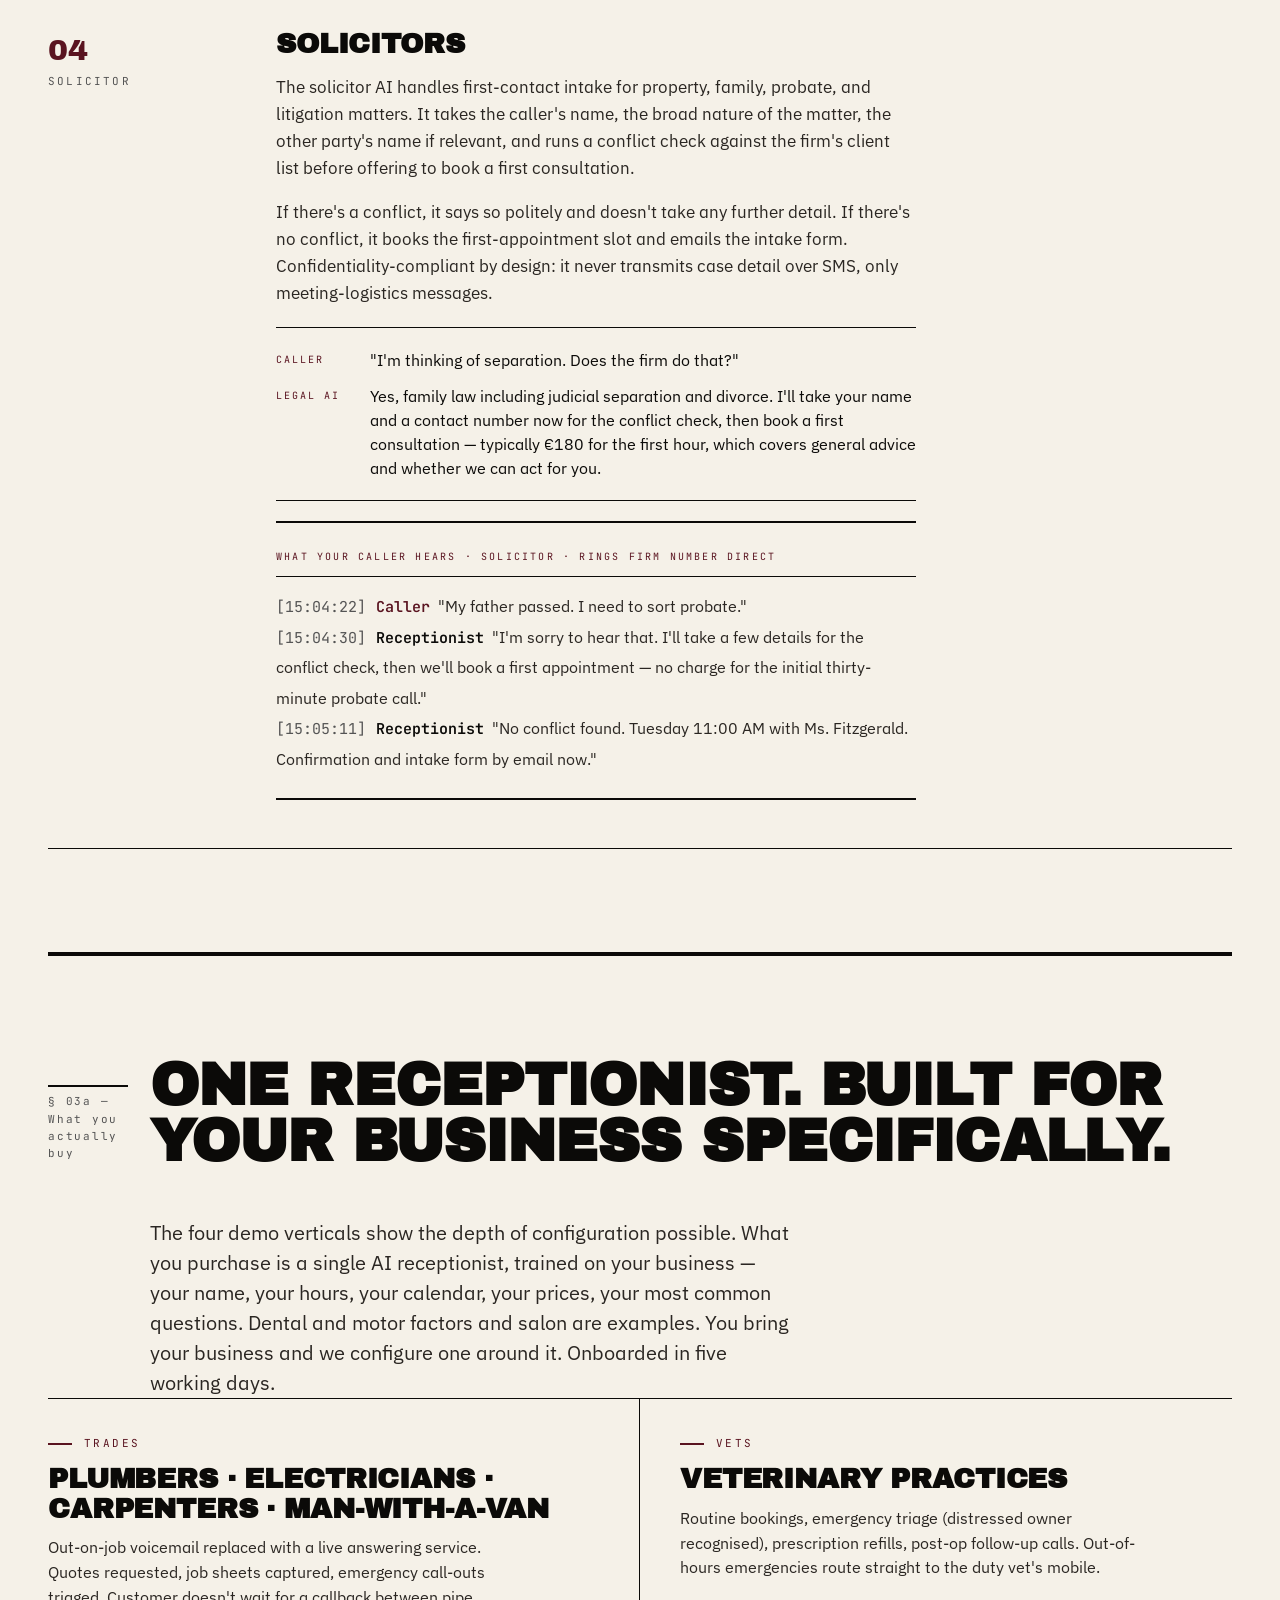
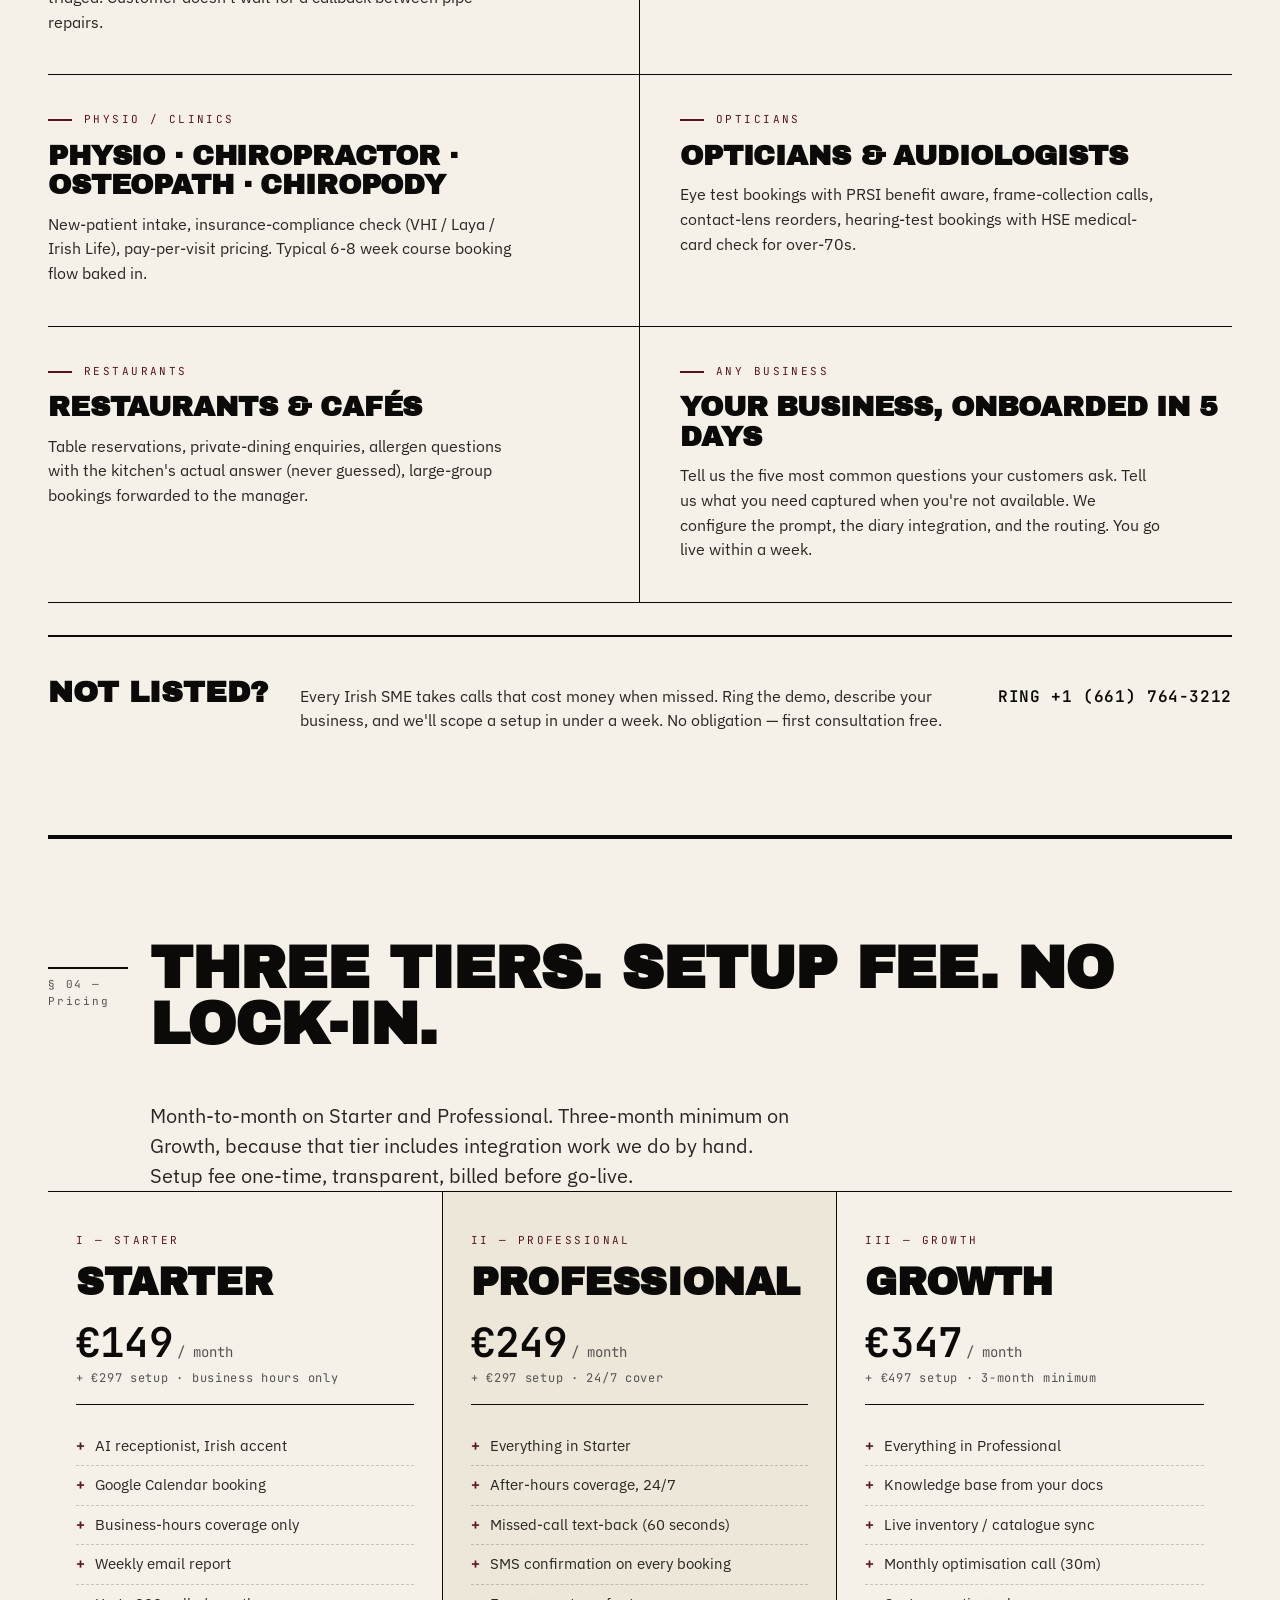
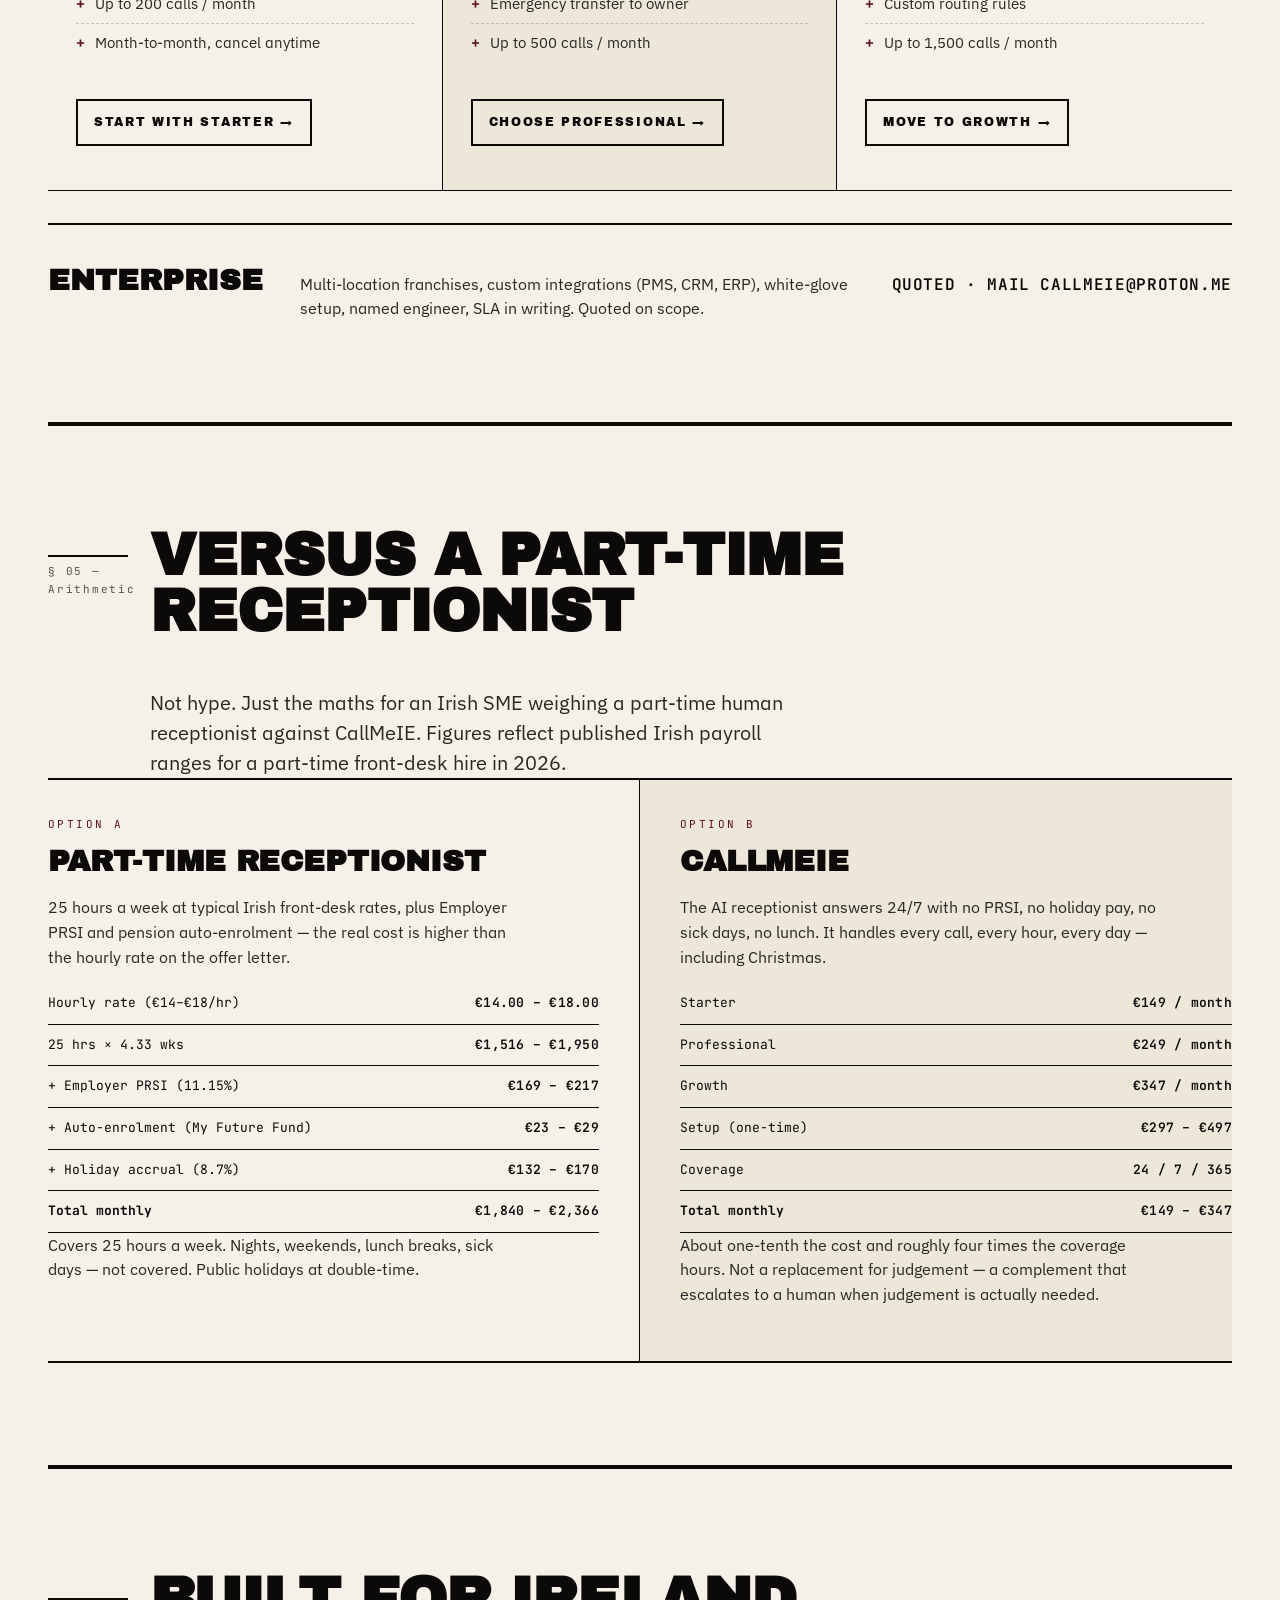
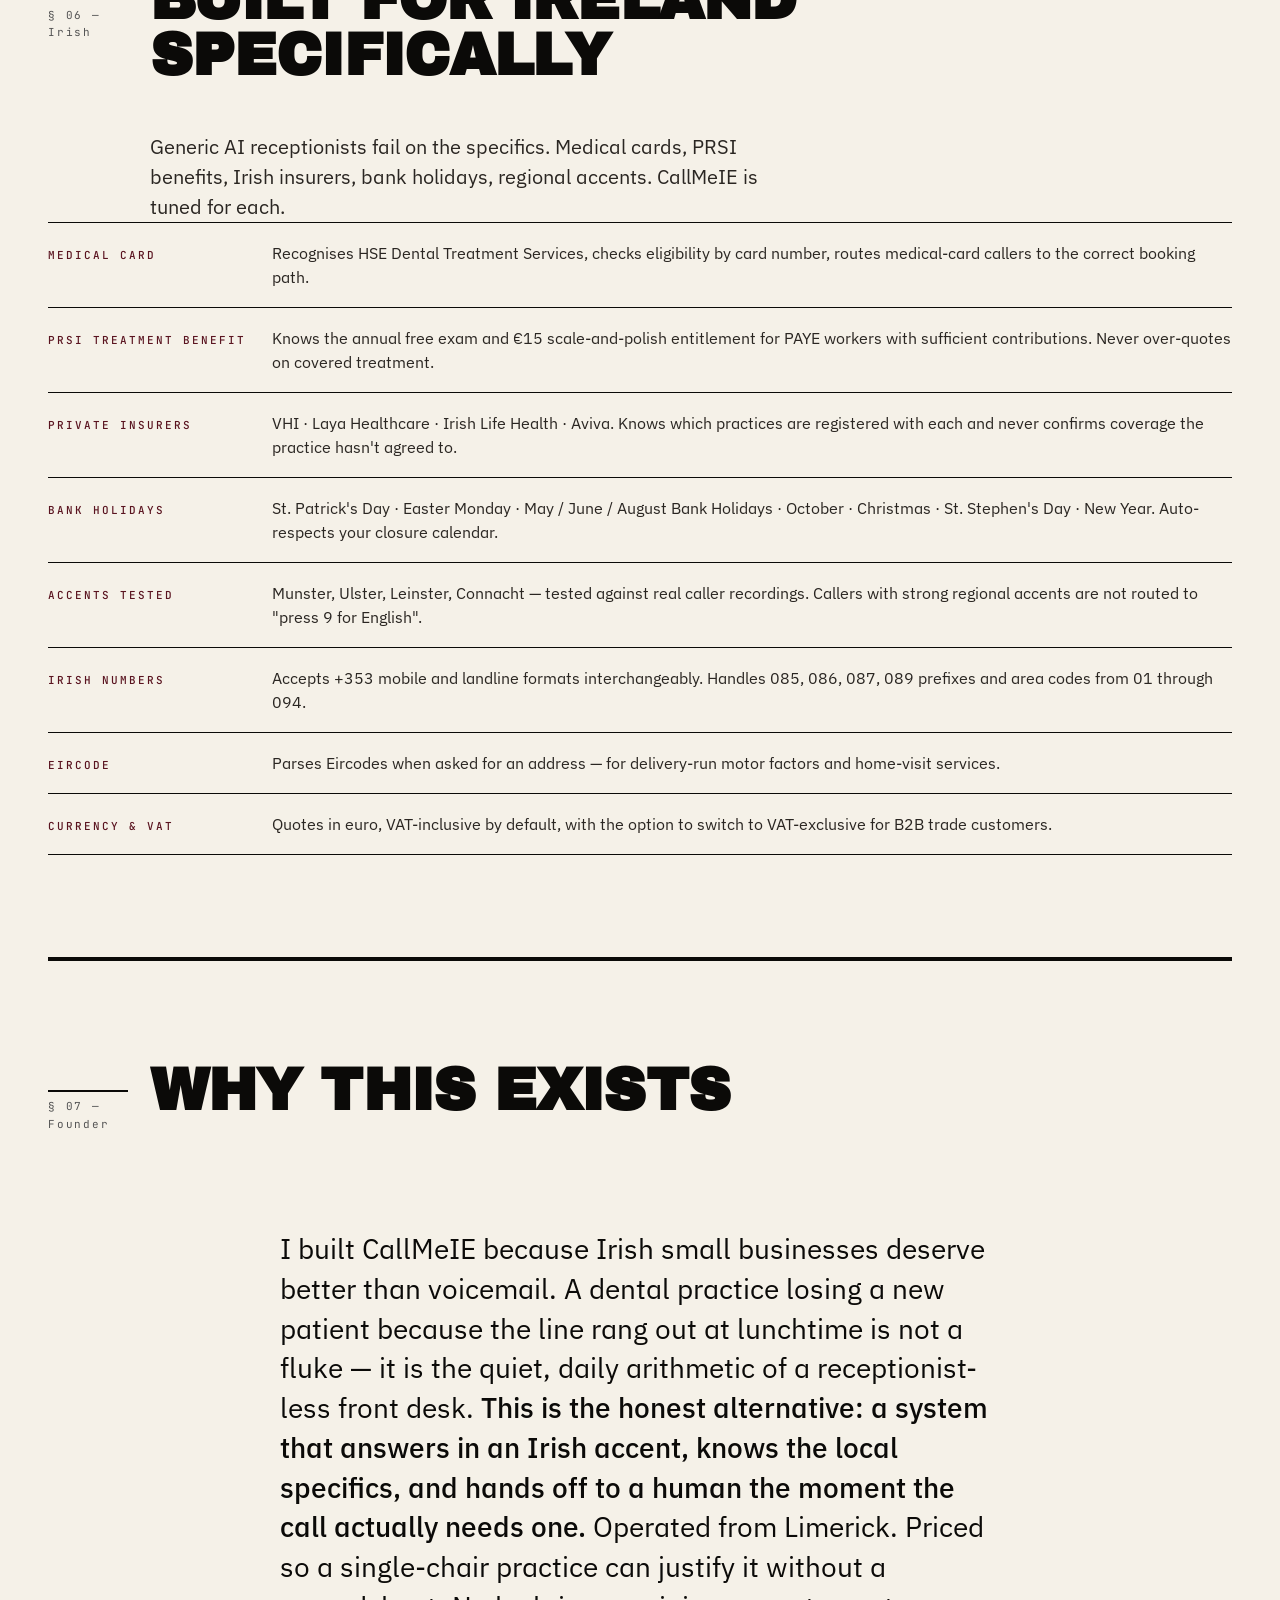
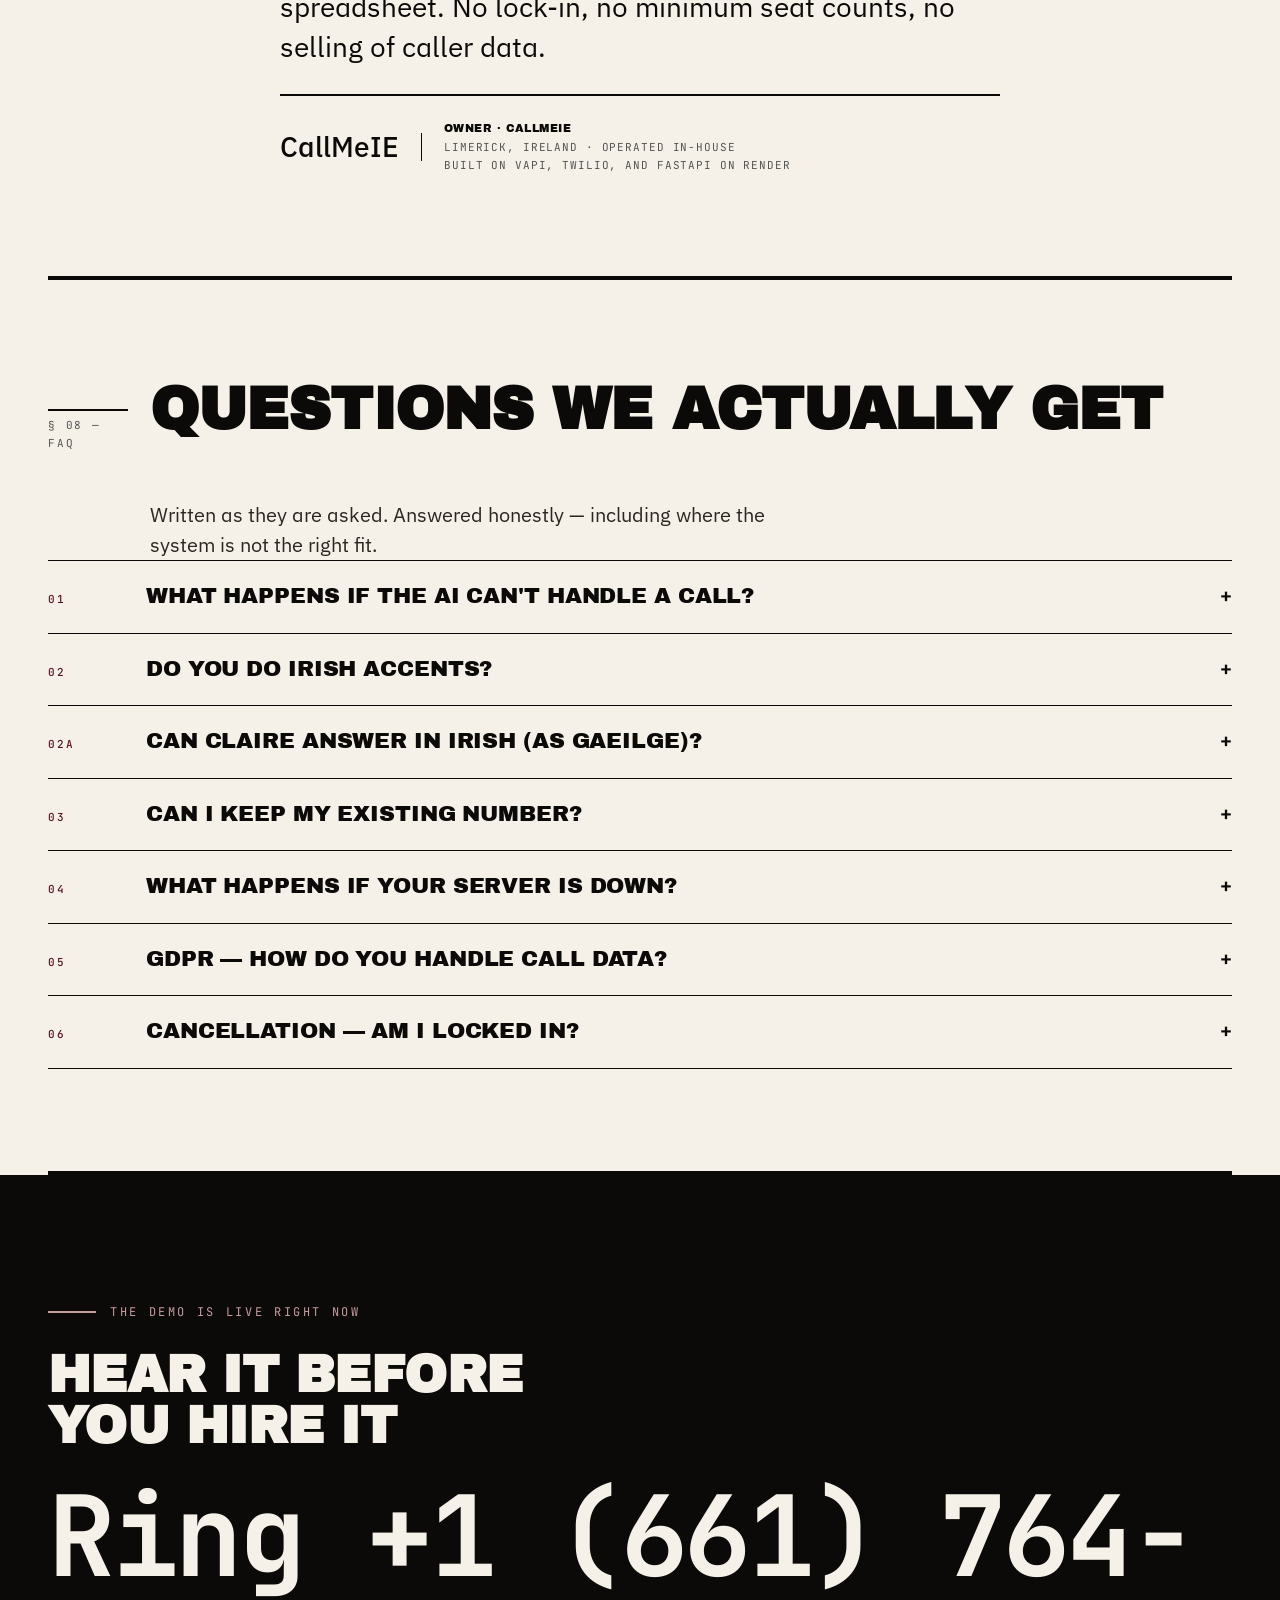
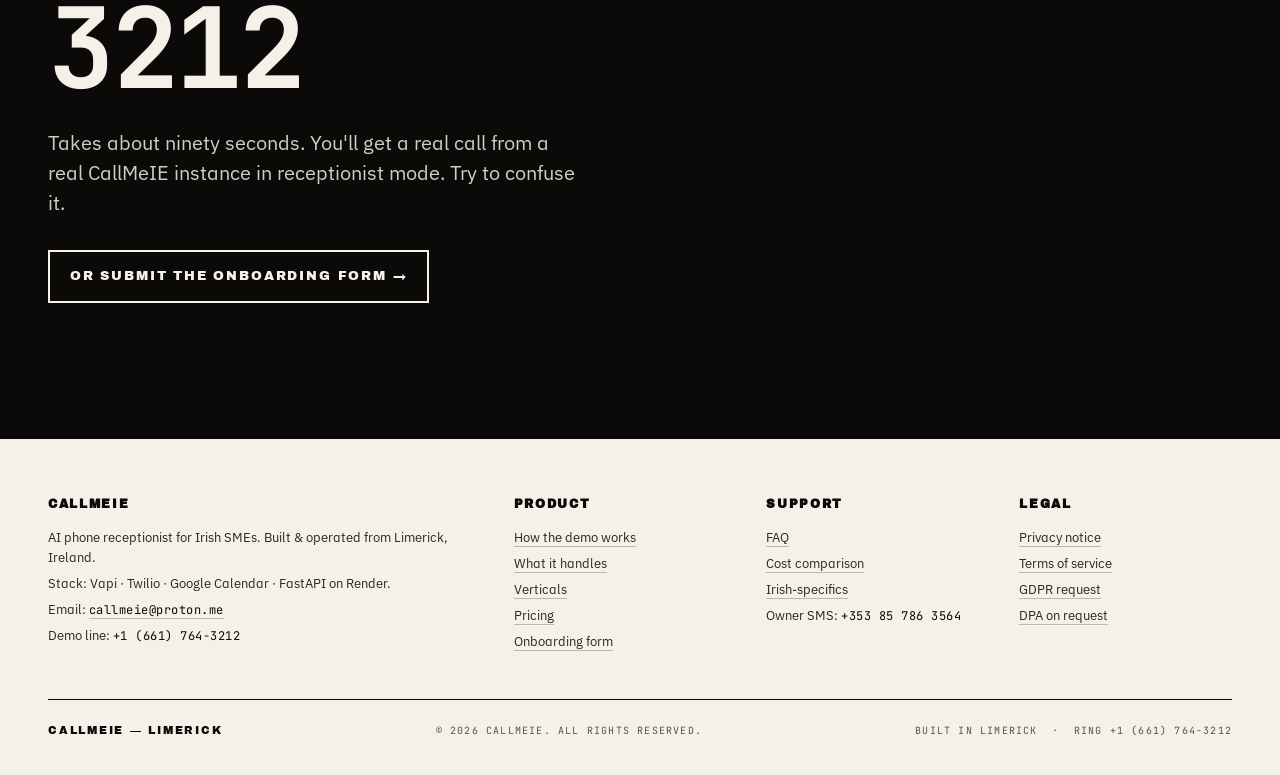
==== commit 440fd1a8: "fix(copy): all call logs show direct caller→Receptionist, no AI type labels Call log speaker labels " ====
--- a/index.html
+++ b/index.html
@@ -106,13 +106,15 @@
       </div>
 
       <figure class="call-log">
-        <figcaption class="call-log__kicker">Demo sample · Dental · Bright Smile is a demo business, not a client</figcaption>
+        <figcaption class="call-log__kicker">What your customer hears · Dental practice · caller rings the practice number direct</figcaption>
         <span class="call-log__line"><span class="call-log__time">[14:32:14]</span><span class="call-log__who">Caller</span><span class="call-log__text">"Is there anyone tomorrow for a chipped filling?"</span></span>
-        <span class="call-log__line"><span class="call-log__time">[14:32:18]</span><span class="call-log__who">Claire</span><span class="call-log__text">"Let me check Bright Smile Dental's diary for you."</span></span>
-        <span class="call-log__line"><span class="call-log__time">[14:32:24]</span><span class="call-log__who">Caller</span><span class="call-log__text">"Perfect, thanks."</span></span>
-        <span class="call-log__line"><span class="call-log__time">[14:32:47]</span><span class="call-log__who call-log__who--ai">Dental&nbsp;AI</span><span class="call-log__text">"Thursday at 2:15 PM with Dr. Conor. Confirmation sent to +353 87&nbsp;***&nbsp;**42."</span></span>
-        <span class="call-log__line"><span class="call-log__time">[14:33:02]</span><span class="call-log__who">Caller</span><span class="call-log__text">"Grand, thanks a million."</span></span>
-        <span class="call-log__line" style="margin-top:12px;"><span class="call-log__time">&nbsp;duration&nbsp;</span><span style="color:var(--ink);font-weight:600;">00:00:48</span><span class="call-log__time">&nbsp;&nbsp;wrap-up SMS&nbsp;</span><span style="color:var(--ink);font-weight:600;">delivered +0:32</span></span>
+        <span class="call-log__line"><span class="call-log__time">[14:32:16]</span><span class="call-log__who call-log__who--ai">Receptionist</span><span class="call-log__text">"I can check that now — any preference on morning or afternoon?"</span></span>
+        <span class="call-log__line"><span class="call-log__time">[14:32:21]</span><span class="call-log__who">Caller</span><span class="call-log__text">"Morning if there's anything."</span></span>
+        <span class="call-log__line"><span class="call-log__time">[14:32:29]</span><span class="call-log__who call-log__who--ai">Receptionist</span><span class="call-log__text">"Thursday 10:15 AM with Dr. Conor. Will I book that for you?"</span></span>
+        <span class="call-log__line"><span class="call-log__time">[14:32:33]</span><span class="call-log__who">Caller</span><span class="call-log__text">"Yeah, perfect."</span></span>
+        <span class="call-log__line"><span class="call-log__time">[14:32:38]</span><span class="call-log__who call-log__who--ai">Receptionist</span><span class="call-log__text">"Booked. Confirmation text to +353 87 *** **42 now."</span></span>
+        <span class="call-log__line"><span class="call-log__time">[14:32:44]</span><span class="call-log__who">Caller</span><span class="call-log__text">"Grand, thanks a million."</span></span>
+        <span class="call-log__line" style="margin-top:12px;"><span class="call-log__time">&nbsp;duration&nbsp;</span><span style="color:var(--ink);font-weight:600;">00:00:30</span><span class="call-log__time">&nbsp;&nbsp;wrap-up SMS&nbsp;</span><span style="color:var(--ink);font-weight:600;">delivered +0:18</span></span>
       </figure>
     </div>
   </section>
@@ -229,11 +231,11 @@
         </div>
 
         <figure class="call-log">
-          <figcaption class="call-log__kicker">Sample · Dental · medical card</figcaption>
+          <figcaption class="call-log__kicker">What your caller hears · dental practice · rings practice number direct</figcaption>
           <span class="call-log__line"><span class="call-log__time">[09:48:03]</span><span class="call-log__who">Caller</span><span class="call-log__text">"I've a medical card — is the exam still free?"</span></span>
-          <span class="call-log__line"><span class="call-log__time">[09:48:07]</span><span class="call-log__who call-log__who--ai">Dental&nbsp;AI</span><span class="call-log__text">"Yes — HSE Dental Treatment Services covers the exam and basic treatment. I'll need your card number when you come in."</span></span>
+          <span class="call-log__line"><span class="call-log__time">[09:48:07]</span><span class="call-log__who call-log__who--ai">Receptionist</span><span class="call-log__text">"Yes — HSE Dental Treatment Services covers the exam and basic treatment. I'll need your card number when you come in."</span></span>
           <span class="call-log__line"><span class="call-log__time">[09:48:19]</span><span class="call-log__who">Caller</span><span class="call-log__text">"Great. Anything next Tuesday morning?"</span></span>
-          <span class="call-log__line"><span class="call-log__time">[09:48:24]</span><span class="call-log__who call-log__who--ai">Dental&nbsp;AI</span><span class="call-log__text">"Tuesday 10:15 AM with Dr. Niamh. Booked — text confirmation sent."</span></span>
+          <span class="call-log__line"><span class="call-log__time">[09:48:24]</span><span class="call-log__who call-log__who--ai">Receptionist</span><span class="call-log__text">"Tuesday 10:15 AM with Dr. Niamh. Booked — text confirmation sent."</span></span>
         </figure>
       </div>
     </article>
@@ -261,11 +263,11 @@
         </div>
 
         <figure class="call-log">
-          <figcaption class="call-log__kicker">Sample · Motor Factors · unusual part</figcaption>
+          <figcaption class="call-log__kicker">What your caller hears · motor factors · rings counter number direct</figcaption>
           <span class="call-log__line"><span class="call-log__time">[11:17:48]</span><span class="call-log__who">Caller</span><span class="call-log__text">"Window regulator for a 2009 Saab 9-3. Long shot."</span></span>
-          <span class="call-log__line"><span class="call-log__time">[11:17:55]</span><span class="call-log__who call-log__who--ai">Motor&nbsp;AI</span><span class="call-log__text">"Not in local stock. FB Euro lists it — €184 inc VAT, Thursday AM delivery to us. Want me to source it?"</span></span>
+          <span class="call-log__line"><span class="call-log__time">[11:17:55]</span><span class="call-log__who call-log__who--ai">Receptionist</span><span class="call-log__text">"Not in local stock. FB Euro lists it — €184 inc VAT, Thursday AM delivery to us. Want me to source it?"</span></span>
           <span class="call-log__line"><span class="call-log__time">[11:18:09]</span><span class="call-log__who">Caller</span><span class="call-log__text">"Go on then, yeah."</span></span>
-          <span class="call-log__line"><span class="call-log__time">[11:18:14]</span><span class="call-log__who call-log__who--ai">Motor&nbsp;AI</span><span class="call-log__text">"Logged against your account. I'll SMS when it arrives Thursday."</span></span>
+          <span class="call-log__line"><span class="call-log__time">[11:18:14]</span><span class="call-log__who call-log__who--ai">Receptionist</span><span class="call-log__text">"Logged against your account. I'll SMS when it arrives Thursday."</span></span>
         </figure>
       </div>
     </article>
@@ -321,10 +323,10 @@
         </div>
 
         <figure class="call-log">
-          <figcaption class="call-log__kicker">Sample · Solicitor · probate</figcaption>
+          <figcaption class="call-log__kicker">What your caller hears · solicitor · rings firm number direct</figcaption>
           <span class="call-log__line"><span class="call-log__time">[15:04:22]</span><span class="call-log__who">Caller</span><span class="call-log__text">"My father passed. I need to sort probate."</span></span>
-          <span class="call-log__line"><span class="call-log__time">[15:04:30]</span><span class="call-log__who call-log__who--ai">Legal&nbsp;AI</span><span class="call-log__text">"I'm sorry to hear that. I'll take a few details for the conflict check, then we'll book a first appointment — no charge for the initial thirty-minute probate call."</span></span>
-          <span class="call-log__line"><span class="call-log__time">[15:05:11]</span><span class="call-log__who call-log__who--ai">Legal&nbsp;AI</span><span class="call-log__text">"No conflict found. Tuesday 11:00 AM with Ms. Fitzgerald. Confirmation and intake form by email now."</span></span>
+          <span class="call-log__line"><span class="call-log__time">[15:04:30]</span><span class="call-log__who call-log__who--ai">Receptionist</span><span class="call-log__text">"I'm sorry to hear that. I'll take a few details for the conflict check, then we'll book a first appointment — no charge for the initial thirty-minute probate call."</span></span>
+          <span class="call-log__line"><span class="call-log__time">[15:05:11]</span><span class="call-log__who call-log__who--ai">Receptionist</span><span class="call-log__text">"No conflict found. Tuesday 11:00 AM with Ms. Fitzgerald. Confirmation and intake form by email now."</span></span>
         </figure>
       </div>
     </article>
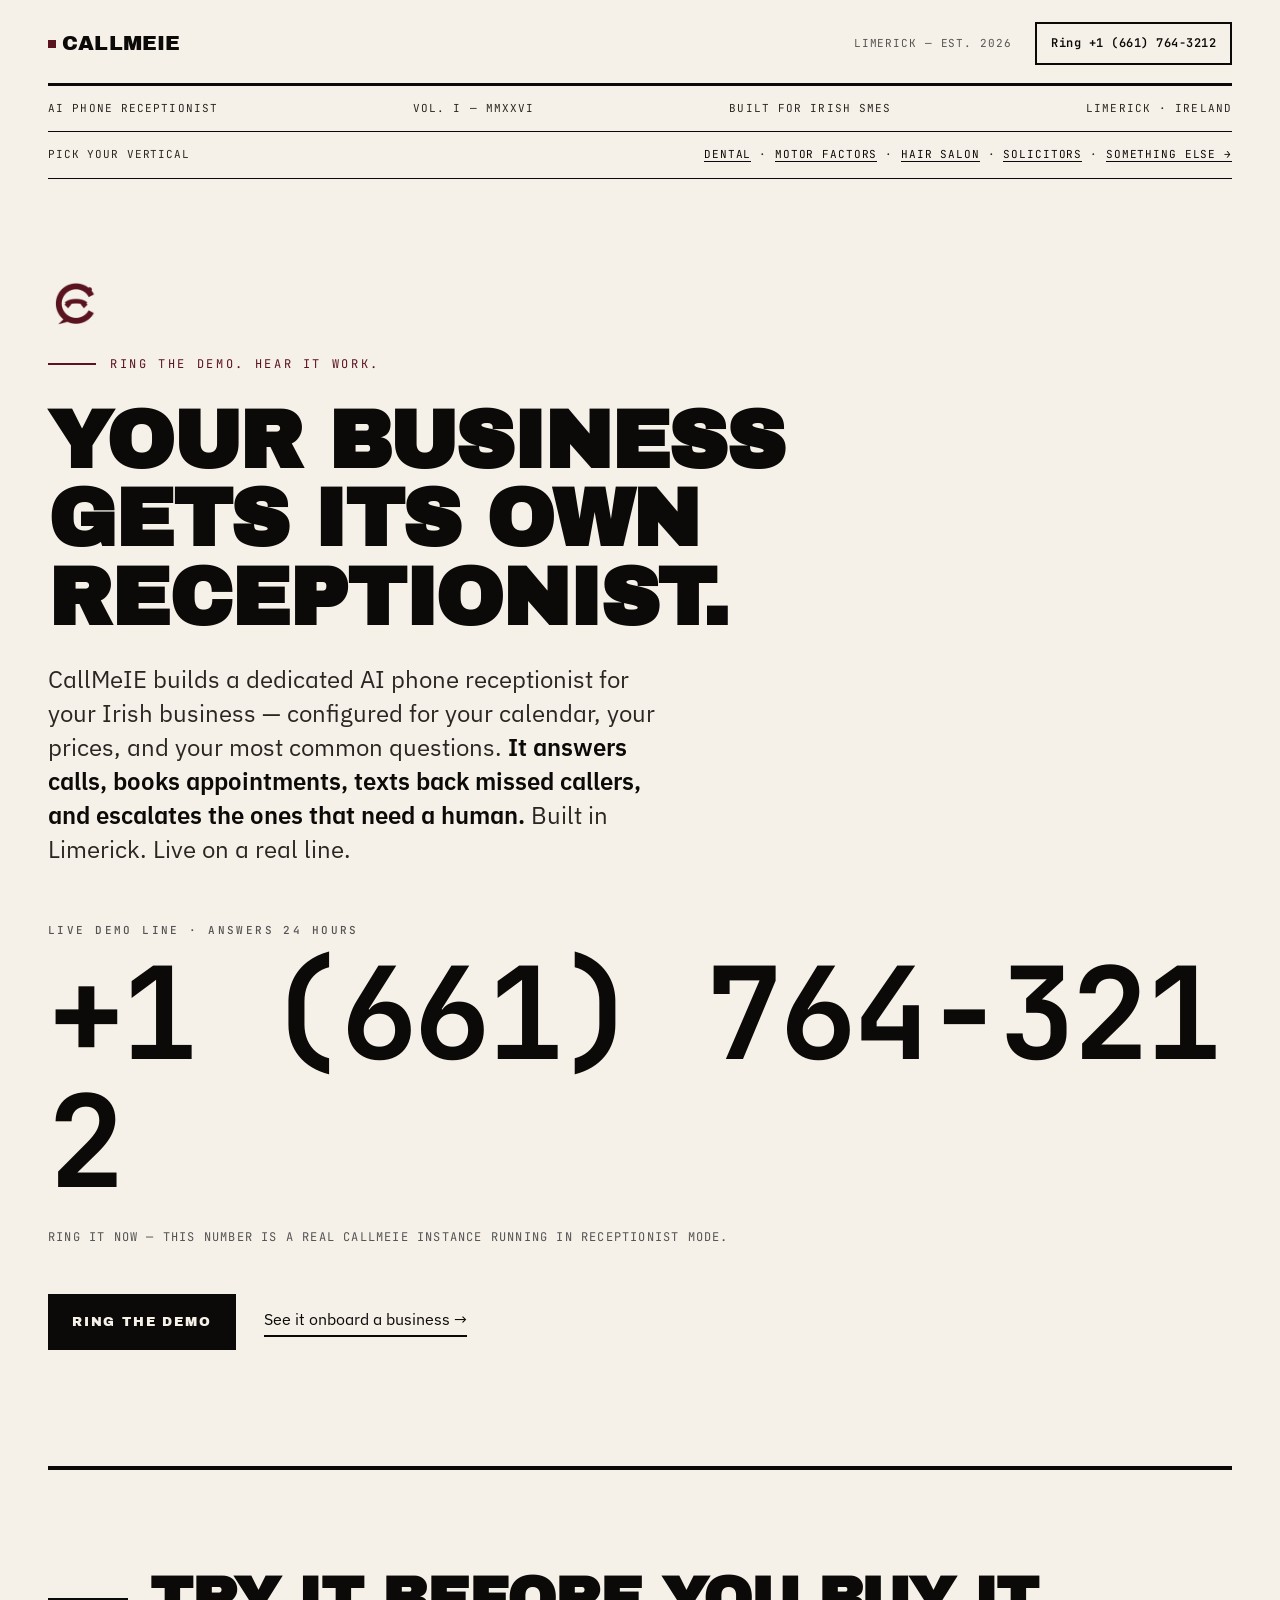
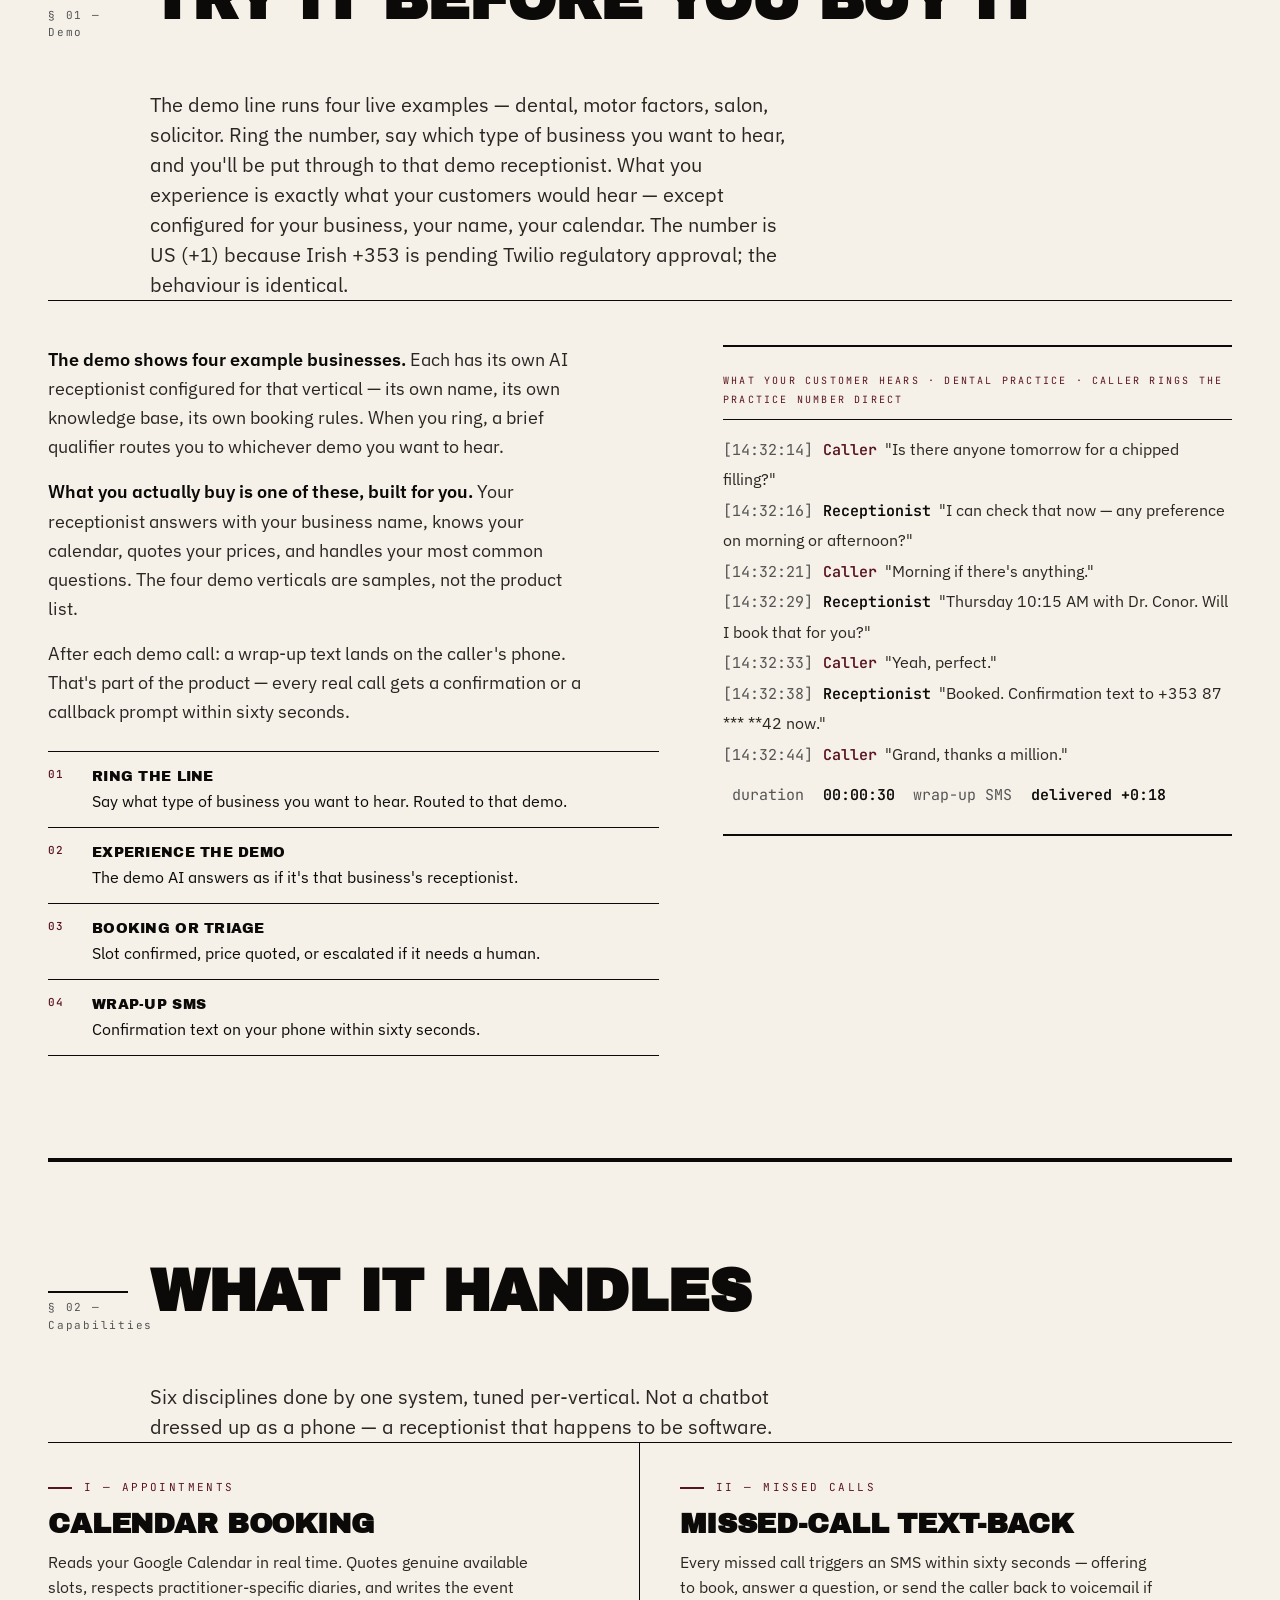
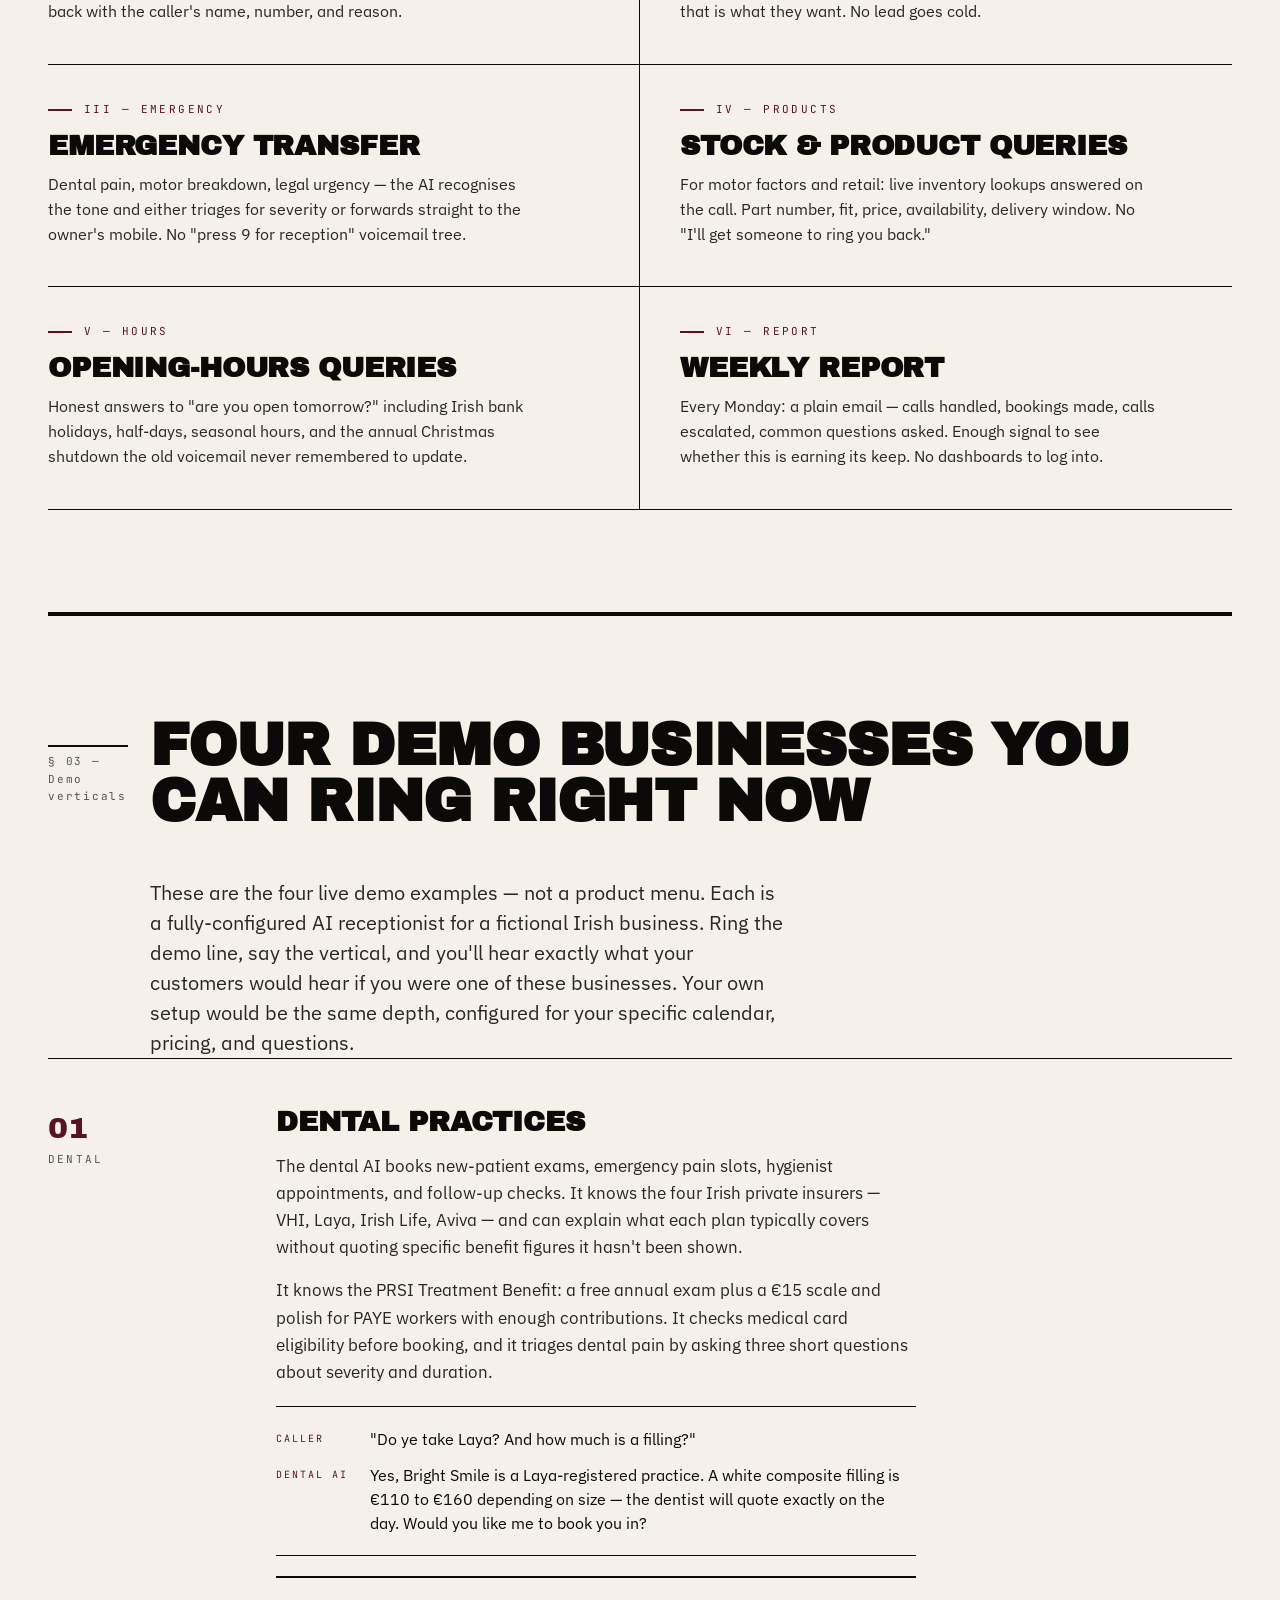
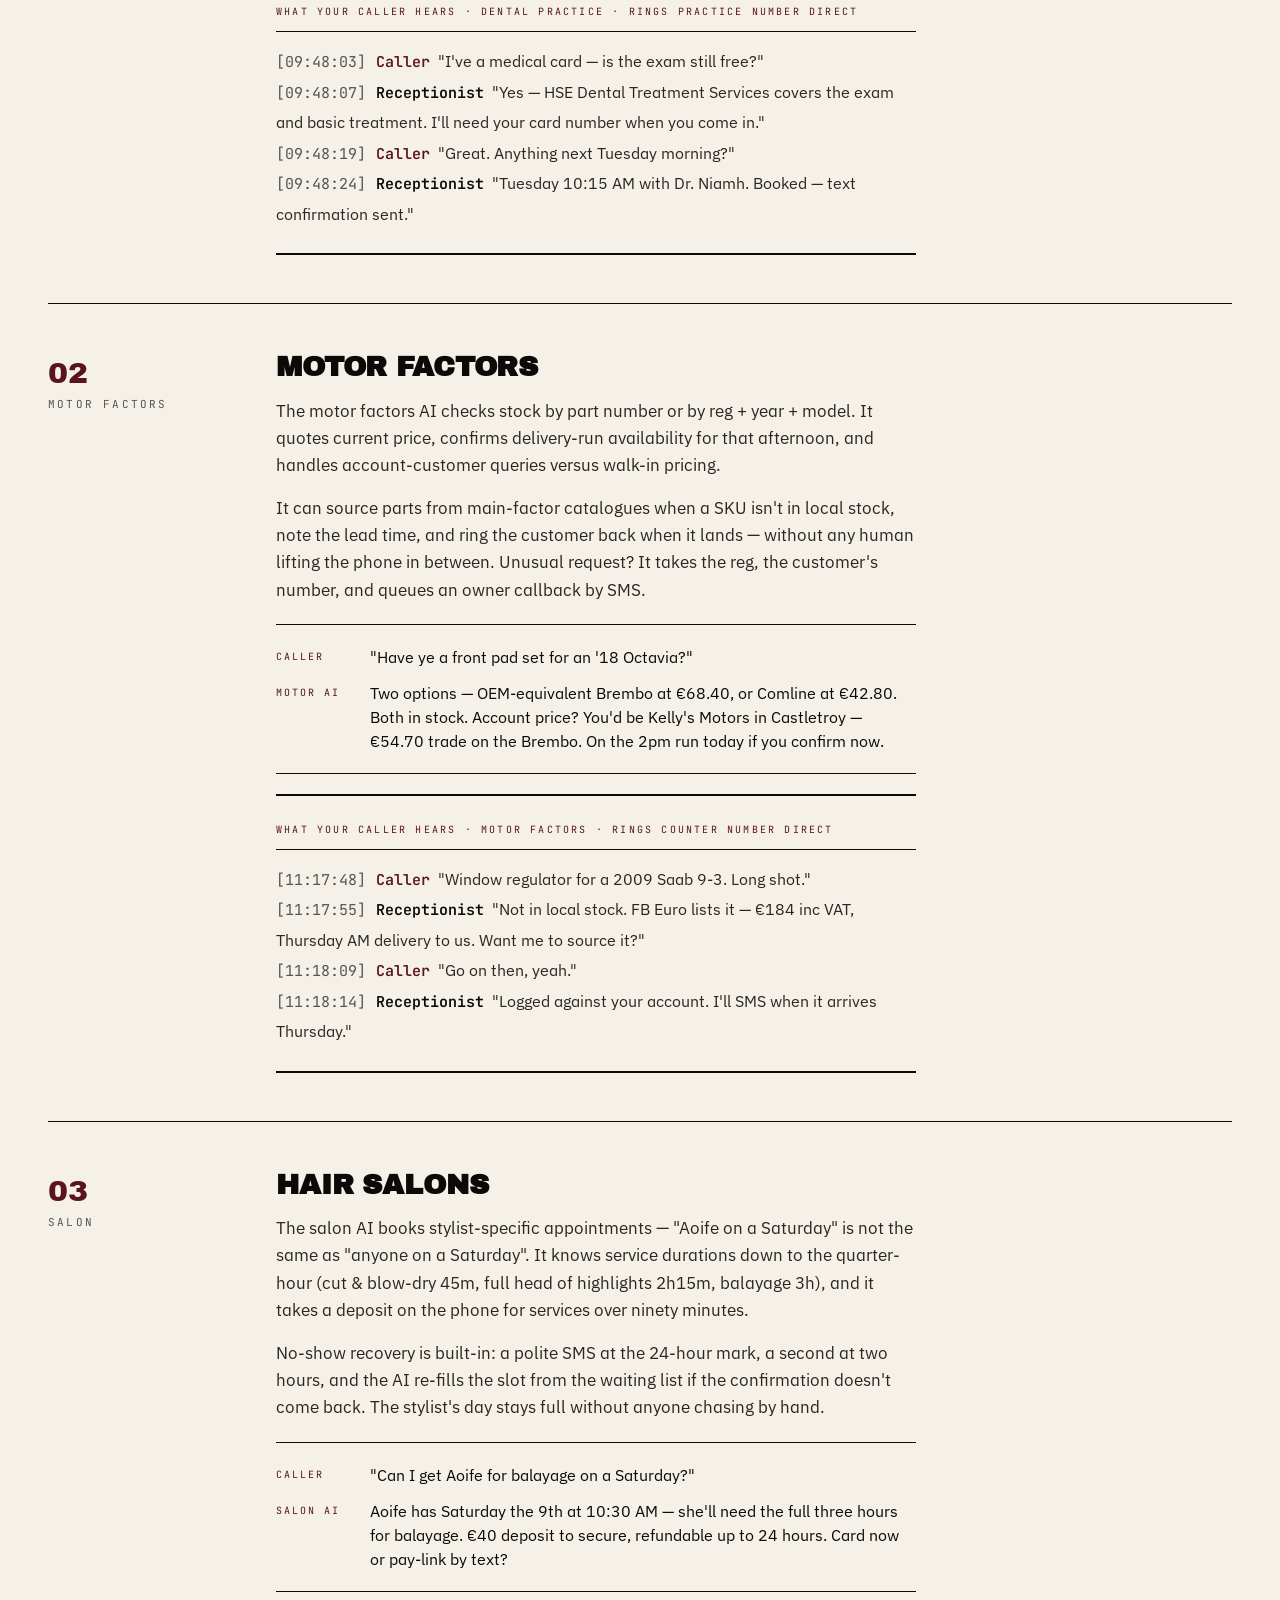
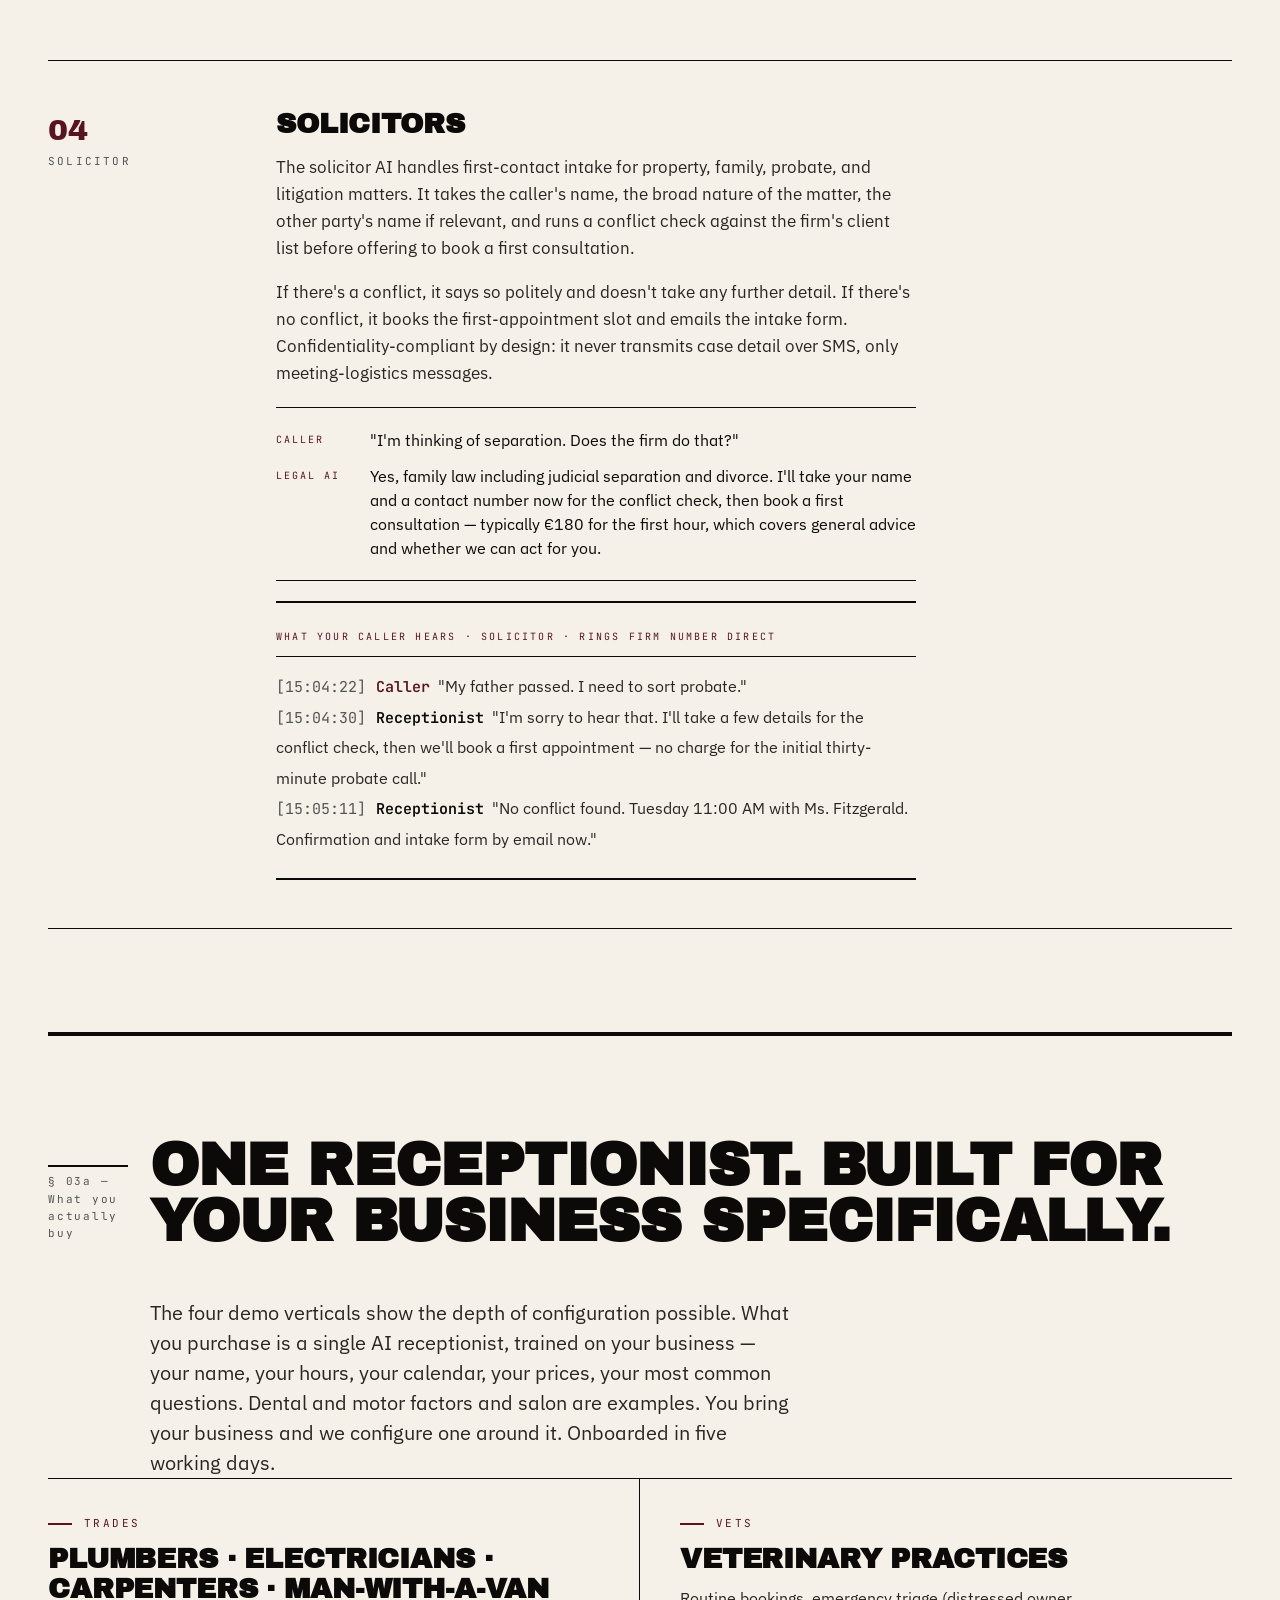
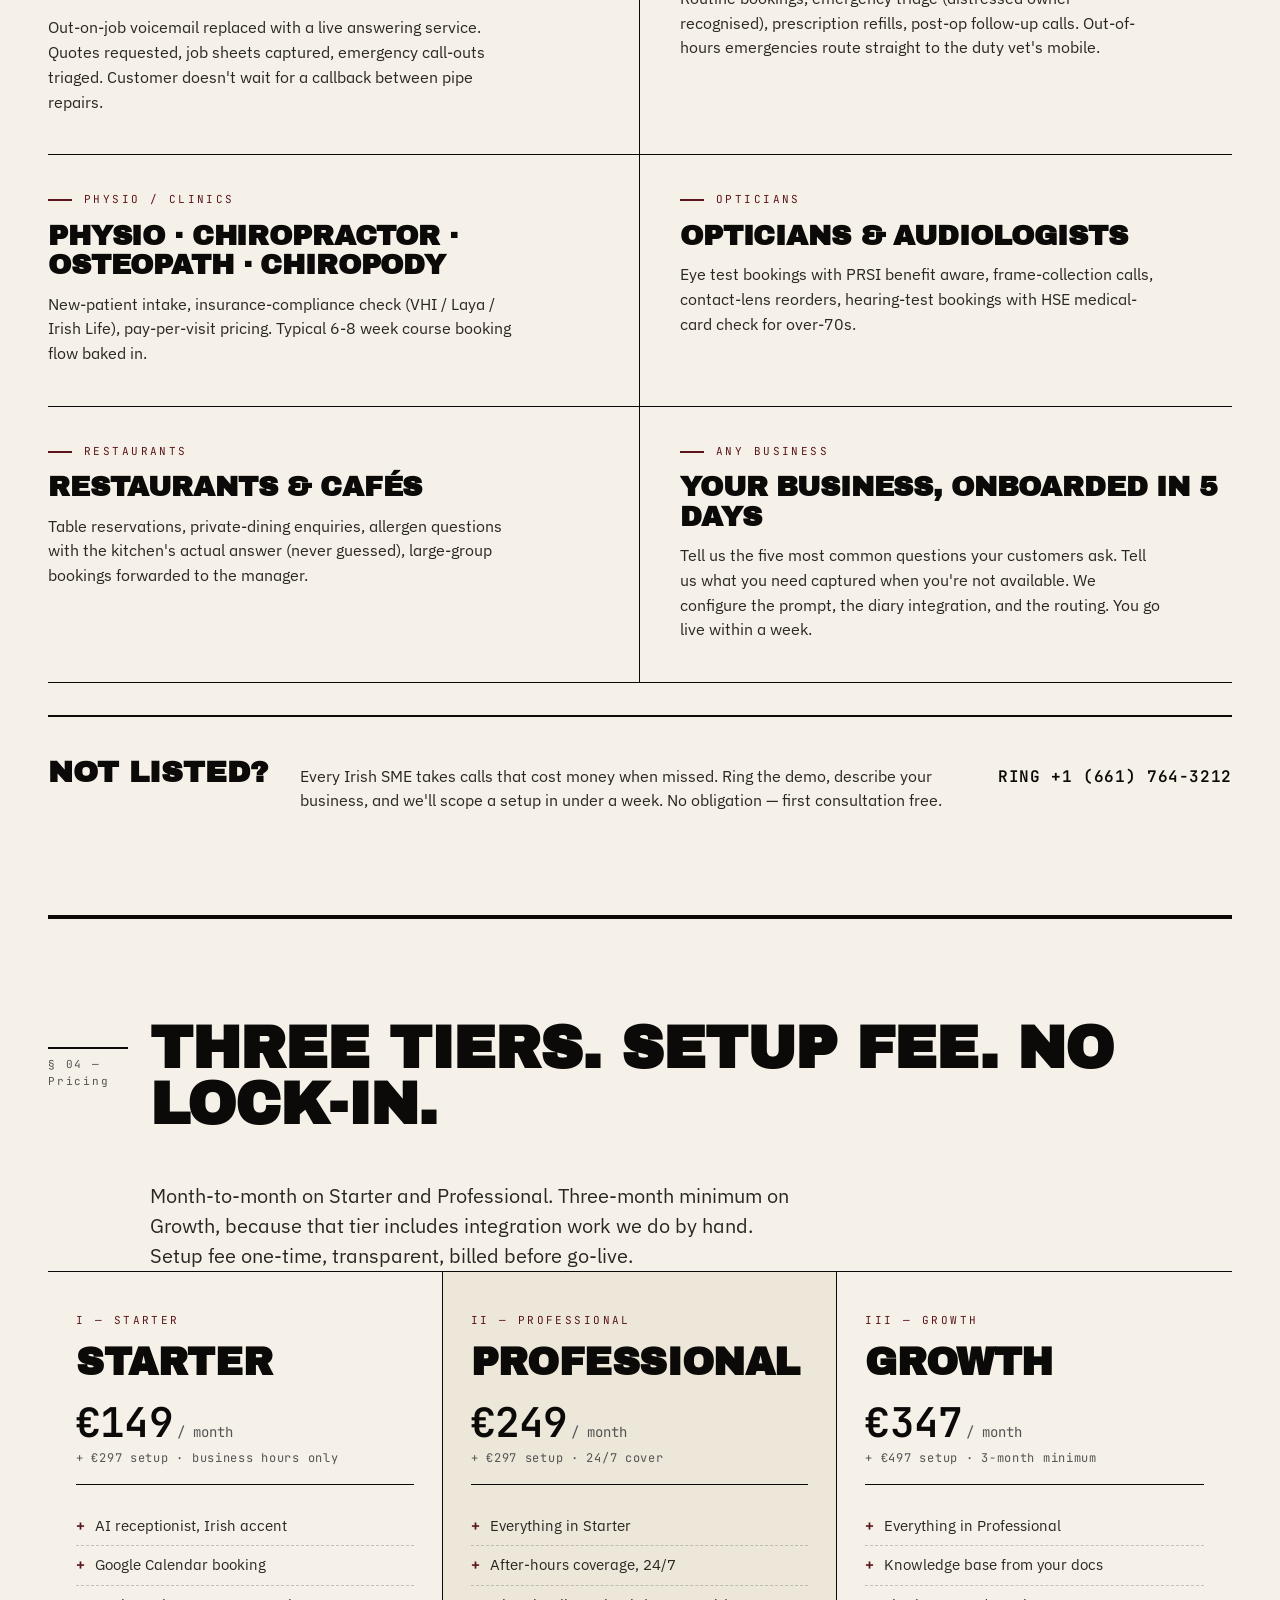
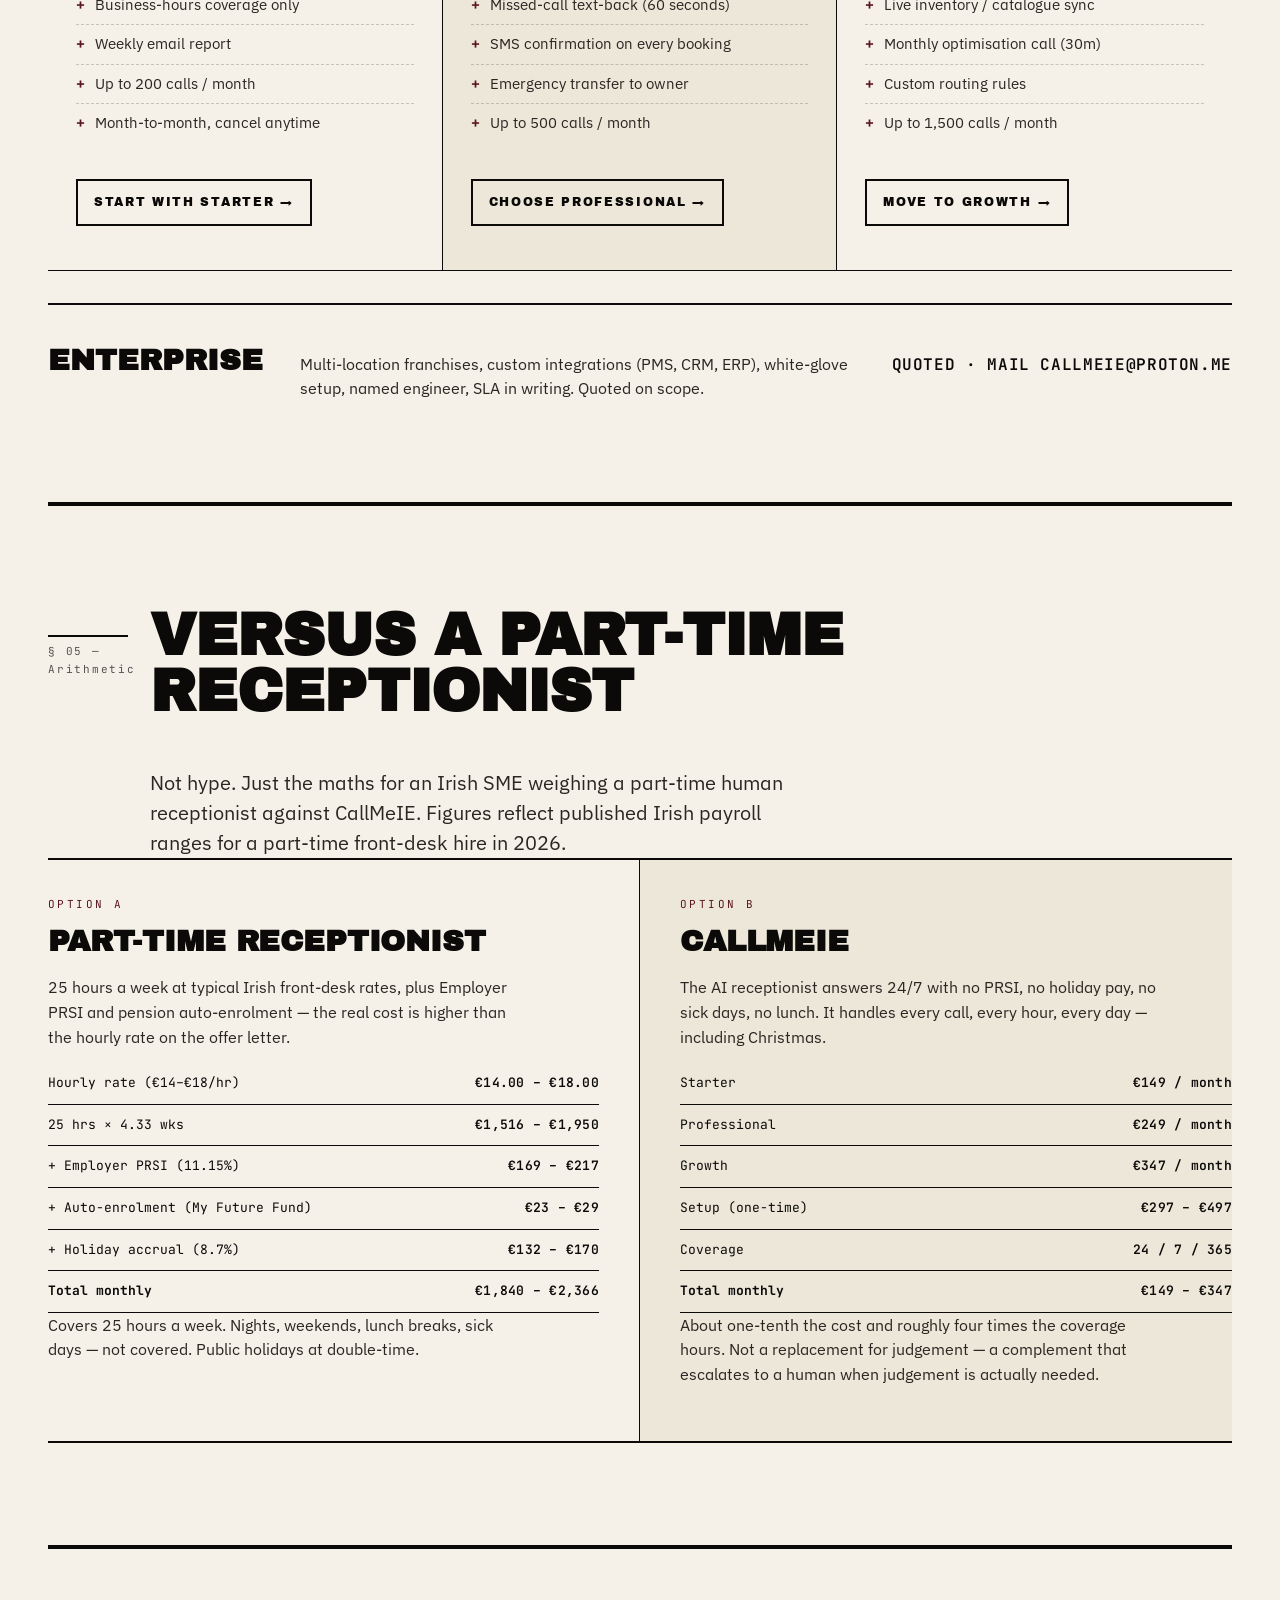
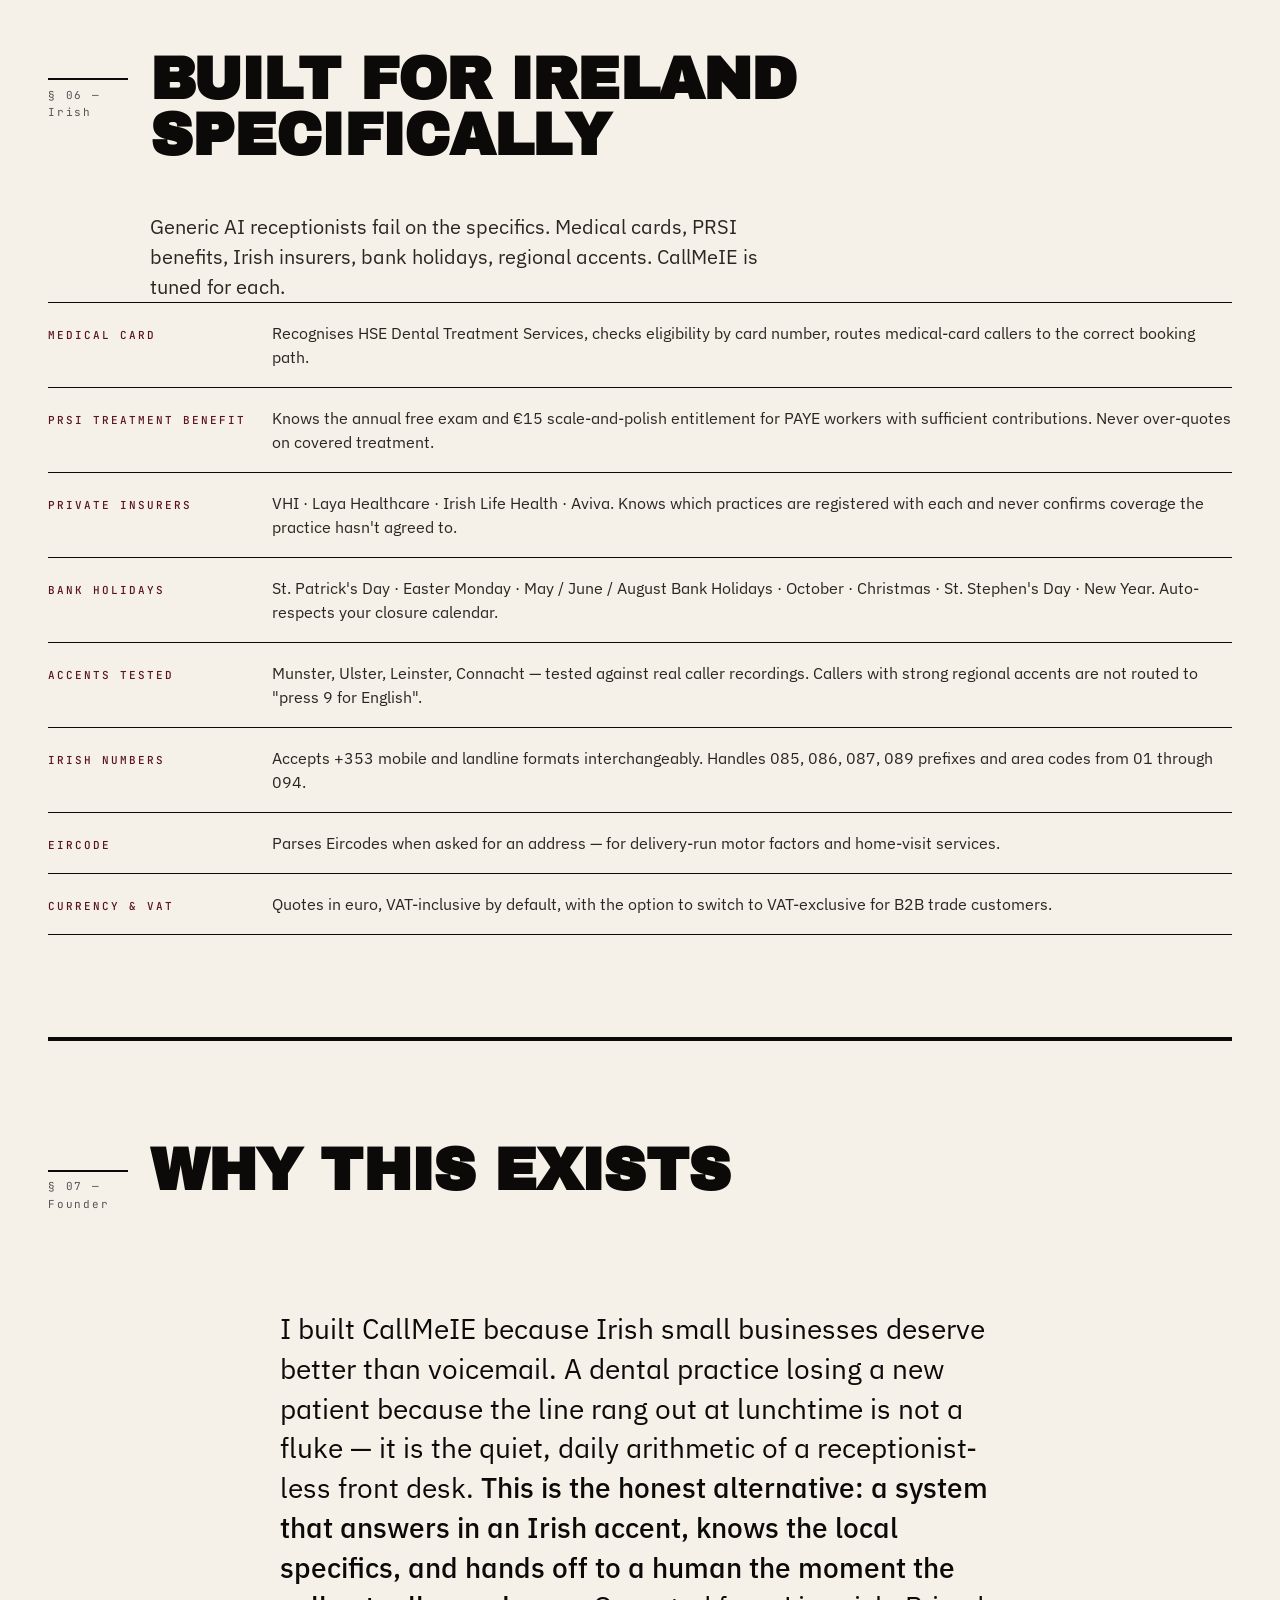
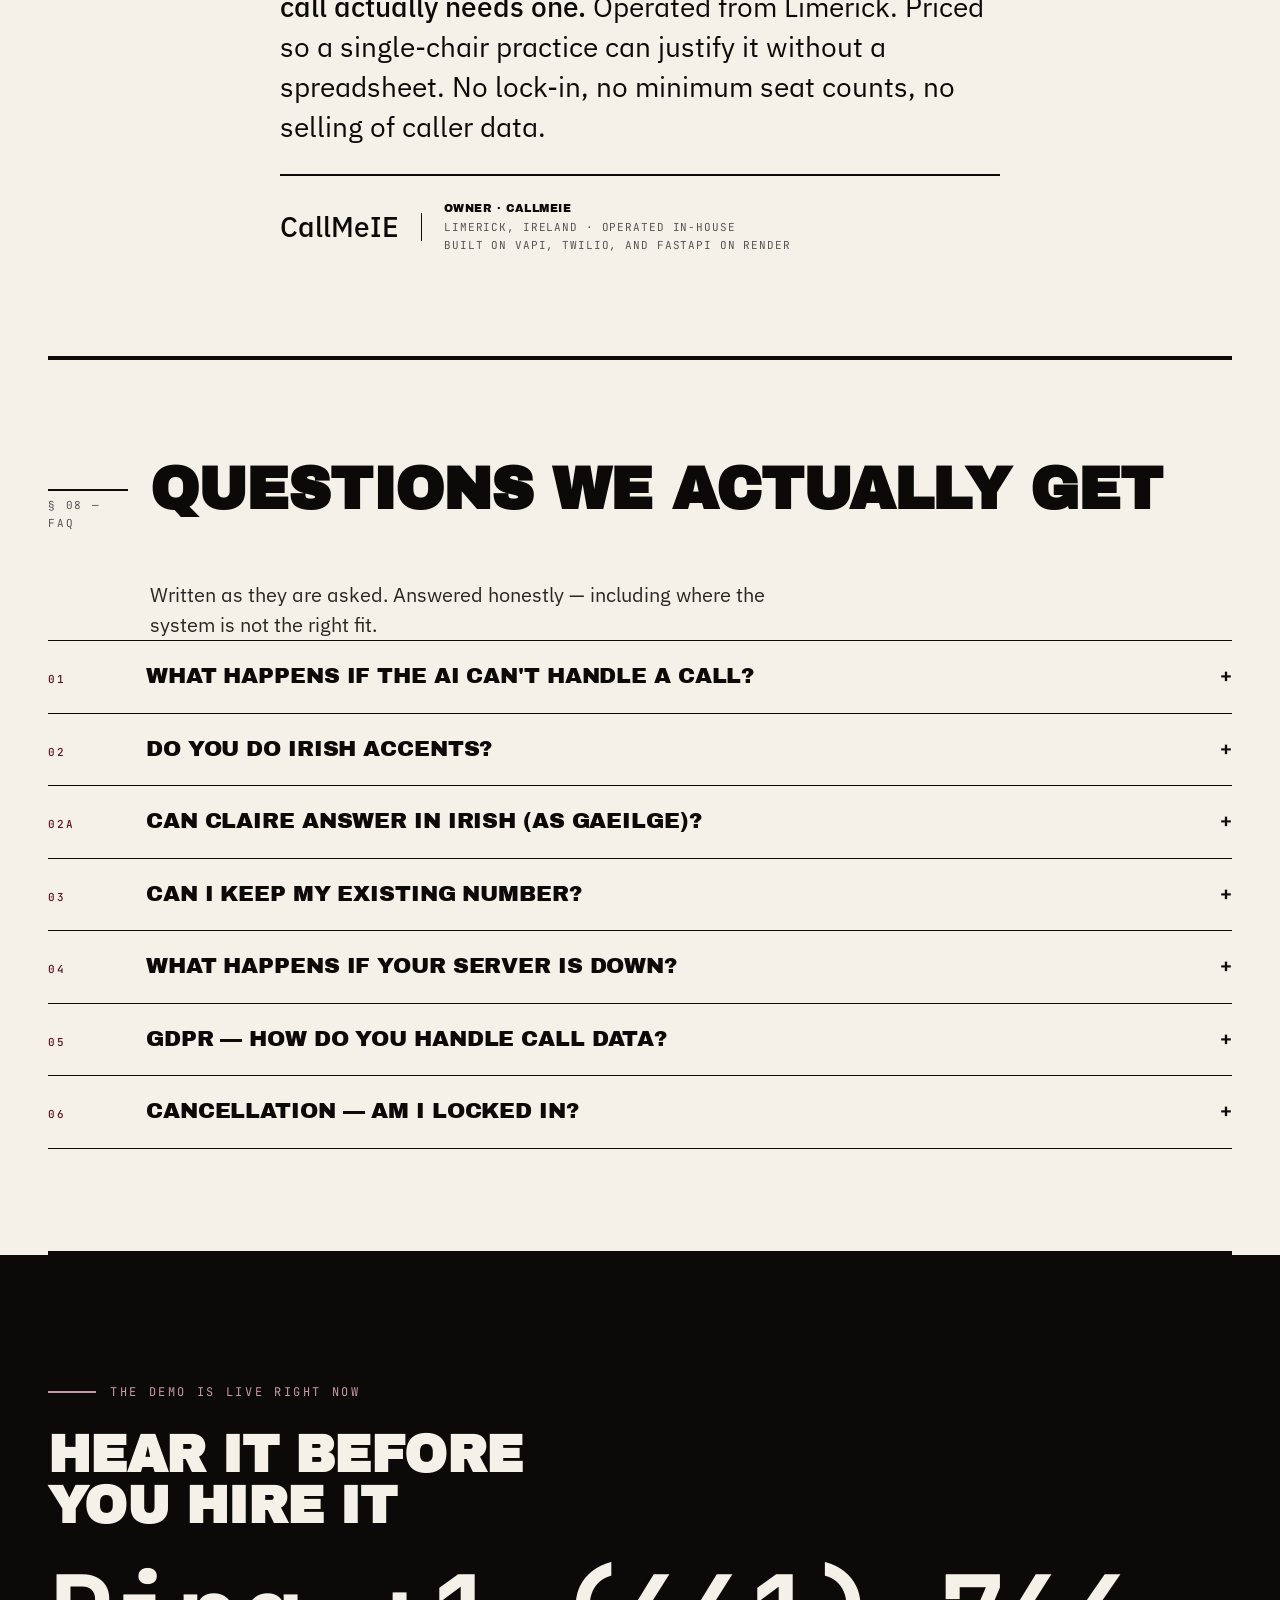
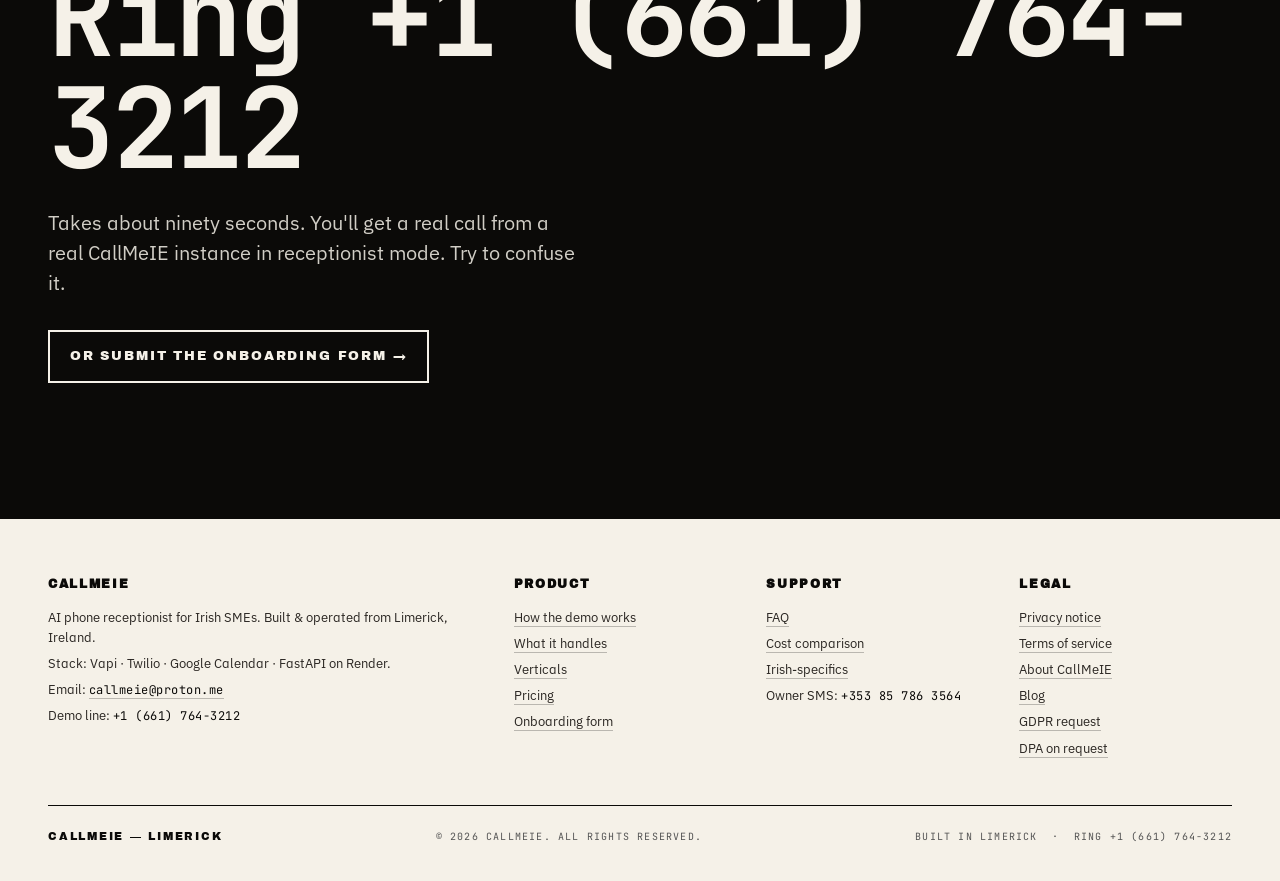
==== commit 223cea95: "feat(site): add blog section, about page, brand assets, SEO improvements - /blog/: new static blog l" ====
--- a/index.html
+++ b/index.html
@@ -3,14 +3,134 @@
 <head>
 <meta charset="utf-8" />
 <meta name="viewport" content="width=device-width, initial-scale=1" />
-<title>CallMeIE — AI Phone Receptionist for Irish SMEs · Limerick</title>
-<meta name="description" content="CallMeIE gives your Irish business its own AI phone receptionist — configured for your calendar, your prices, your questions. Handles bookings, missed-call text-back, after-hours cover. From €149/mo. Built in Limerick." />
+<title>AI Phone Receptionist Ireland | CallMeIE — From €149/mo</title>
+<meta name="description" content="Irish AI phone receptionist — answers calls, books appointments, texts back missed callers 24/7. GDPR-compliant. Irish accents handled. From €149/mo." />
+<link rel="canonical" href="https://callmeie.ie/" />
+<link rel="icon" type="image/png" sizes="512x512" href="/favicon.png" />
+<link rel="icon" type="image/svg+xml" href="/favicon.svg" />
+<link rel="apple-touch-icon" href="/favicon.png" />
+
+<!-- Geo / Local SEO -->
+<meta name="geo.region" content="IE-LK" />
+<meta name="geo.placename" content="Limerick, Ireland" />
+<meta name="geo.position" content="52.6638;-8.6267" />
+<meta name="ICBM" content="52.6638, -8.6267" />
+
+<!-- Open Graph / Social -->
+<meta property="og:type" content="website" />
+<meta property="og:url" content="https://callmeie.ie/" />
+<meta property="og:title" content="AI Phone Receptionist for Irish Business | CallMeIE" />
+<meta property="og:description" content="Irish AI phone receptionist — answers calls 24/7, books appointments, texts back missed callers. GDPR-compliant. Irish accents handled. From €149/mo." />
+<meta property="og:locale" content="en_IE" />
+<meta property="og:site_name" content="CallMeIE" />
+<meta name="twitter:card" content="summary_large_image" />
+<meta name="twitter:title" content="AI Phone Receptionist for Irish Business | CallMeIE" />
+<meta name="twitter:description" content="Irish AI phone receptionist — answers calls 24/7, books appointments, texts back missed callers. GDPR-compliant. From €149/mo." />
+
+<!-- Structured Data -->
+<script type="application/ld+json">
+{
+  "@context": "https://schema.org",
+  "@graph": [
+    {
+      "@type": "LocalBusiness",
+      "@id": "https://callmeie.ie/#business",
+      "name": "CallMeIE",
+      "description": "AI phone receptionist for Irish SMEs. Answers calls, books appointments, texts back missed callers, escalates to a human when needed.",
+      "url": "https://callmeie.ie/",
+      "telephone": "+16617643212",
+      "email": "callmeie@proton.me",
+      "address": {
+        "@type": "PostalAddress",
+        "addressLocality": "Limerick",
+        "addressRegion": "Limerick",
+        "addressCountry": "IE"
+      },
+      "geo": {
+        "@type": "GeoCoordinates",
+        "latitude": 52.6638,
+        "longitude": -8.6267
+      },
+      "hasMap": "https://maps.google.com/?q=Limerick,Ireland",
+      "areaServed": { "@type": "Country", "name": "Ireland" },
+      "priceRange": "€149–€347/month",
+      "openingHours": "Mo-Su 00:00-24:00"
+    },
+    {
+      "@type": "Service",
+      "@id": "https://callmeie.ie/#service",
+      "name": "AI Phone Receptionist for Irish Businesses",
+      "provider": { "@id": "https://callmeie.ie/#business" },
+      "description": "Dedicated AI phone receptionist for Irish SMEs. Configured for your calendar, prices, and most common questions. Handles bookings, missed-call text-back, after-hours cover.",
+      "areaServed": { "@type": "Country", "name": "Ireland" },
+      "hasOfferCatalog": {
+        "@type": "OfferCatalog",
+        "name": "CallMeIE Plans",
+        "itemListElement": [
+          { "@type": "Offer", "name": "Starter", "price": "149", "priceCurrency": "EUR" },
+          { "@type": "Offer", "name": "Professional", "price": "249", "priceCurrency": "EUR" },
+          { "@type": "Offer", "name": "Growth", "price": "347", "priceCurrency": "EUR" }
+        ]
+      }
+    },
+    {
+      "@type": "FAQPage",
+      "mainEntity": [
+        {
+          "@type": "Question",
+          "name": "What happens if the AI can't handle a call?",
+          "acceptedAnswer": { "@type": "Answer", "text": "It escalates immediately. The owner's mobile rings directly with the caller still on the line, plus an SMS summary. If the owner doesn't pick up, the AI takes a callback number." }
+        },
+        {
+          "@type": "Question",
+          "name": "Do you handle Irish accents?",
+          "acceptedAnswer": { "@type": "Answer", "text": "Yes. The AI is tested against real caller recordings from Munster, Ulster, Leinster, and Connacht. Callers with strong regional accents are not misrouted." }
+        },
+        {
+          "@type": "Question",
+          "name": "Can I keep my existing phone number?",
+          "acceptedAnswer": { "@type": "Answer", "text": "Yes. Set call forwarding on busy or no-answer from your existing line to CallMeIE. Your customers still ring the number on the van or shopfront." }
+        },
+        {
+          "@type": "Question",
+          "name": "How much does CallMeIE cost?",
+          "acceptedAnswer": { "@type": "Answer", "text": "Starter is €149/month plus €297 one-time setup. Professional is €249/month plus €297 setup. Growth is €347/month plus €497 setup. All month-to-month." }
+        },
+        {
+          "@type": "Question",
+          "name": "Is CallMeIE GDPR compliant?",
+          "acceptedAnswer": { "@type": "Answer", "text": "Yes. Call audio retained 30 days then deleted. Transcripts retained 90 days. Callers can request erasure by email within 72 hours. Data Processing Agreement available on request." }
+        }
+      ]
+    }
+  ]
+}
+</script>
 
 <link rel="preconnect" href="https://fonts.googleapis.com">
 <link rel="preconnect" href="https://fonts.gstatic.com" crossorigin>
 <link href="https://fonts.googleapis.com/css2?family=Archivo+Black&family=IBM+Plex+Sans:wght@400;500;600;700&family=JetBrains+Mono:wght@400;500;600;700&display=swap" rel="stylesheet">
-
 <link rel="stylesheet" href="/styles.css">
+<style>
+  /* Hero icon ring-pulse — transform only (compositor thread), prefers-reduced-motion guarded */
+  @keyframes ring-pulse {
+    0%   { transform: rotate(0deg) scale(1); }
+    8%   { transform: rotate(-12deg) scale(1.06); }
+    16%  { transform: rotate(12deg) scale(1.06); }
+    24%  { transform: rotate(-8deg) scale(1.03); }
+    32%  { transform: rotate(6deg) scale(1.03); }
+    40%  { transform: rotate(0deg) scale(1); }
+    100% { transform: rotate(0deg) scale(1); }
+  }
+  .hero-icon {
+    will-change: transform;
+    animation: ring-pulse 3.5s ease-in-out infinite;
+    animation-delay: 1.2s;
+  }
+  @media (prefers-reduced-motion: reduce) {
+    .hero-icon { animation: none; }
+  }
+</style>
 </head>
 
 <body>
@@ -48,6 +168,10 @@
 
   <!-- HERO -->
   <section class="hero" id="top" aria-labelledby="hero-title">
+    <!-- Brand icon with ring-pulse animation -->
+    <div aria-hidden="true" style="margin-bottom: 24px;">
+      <img class="hero-icon" src="/assets/callmeie-icon.png" alt="" width="56" height="56" style="display:block;" />
+    </div>
     <div class="hero__kicker">Ring the demo. Hear it work.</div>
     <h1 id="hero-title" class="hero__headline">Your business gets its own receptionist.</h1>
     <p class="hero__sub">
@@ -812,6 +936,8 @@
         <ul>
           <li><a href="/privacy.html">Privacy notice</a></li>
           <li><a href="/terms.html">Terms of service</a></li>
+          <li><a href="/about.html">About CallMeIE</a></li>
+          <li><a href="/blog/">Blog</a></li>
           <li><a href="mailto:callmeie@proton.me?subject=GDPR%20data%20request">GDPR request</a></li>
           <li><a href="mailto:callmeie@proton.me?subject=DPA%20request">DPA on request</a></li>
         </ul>
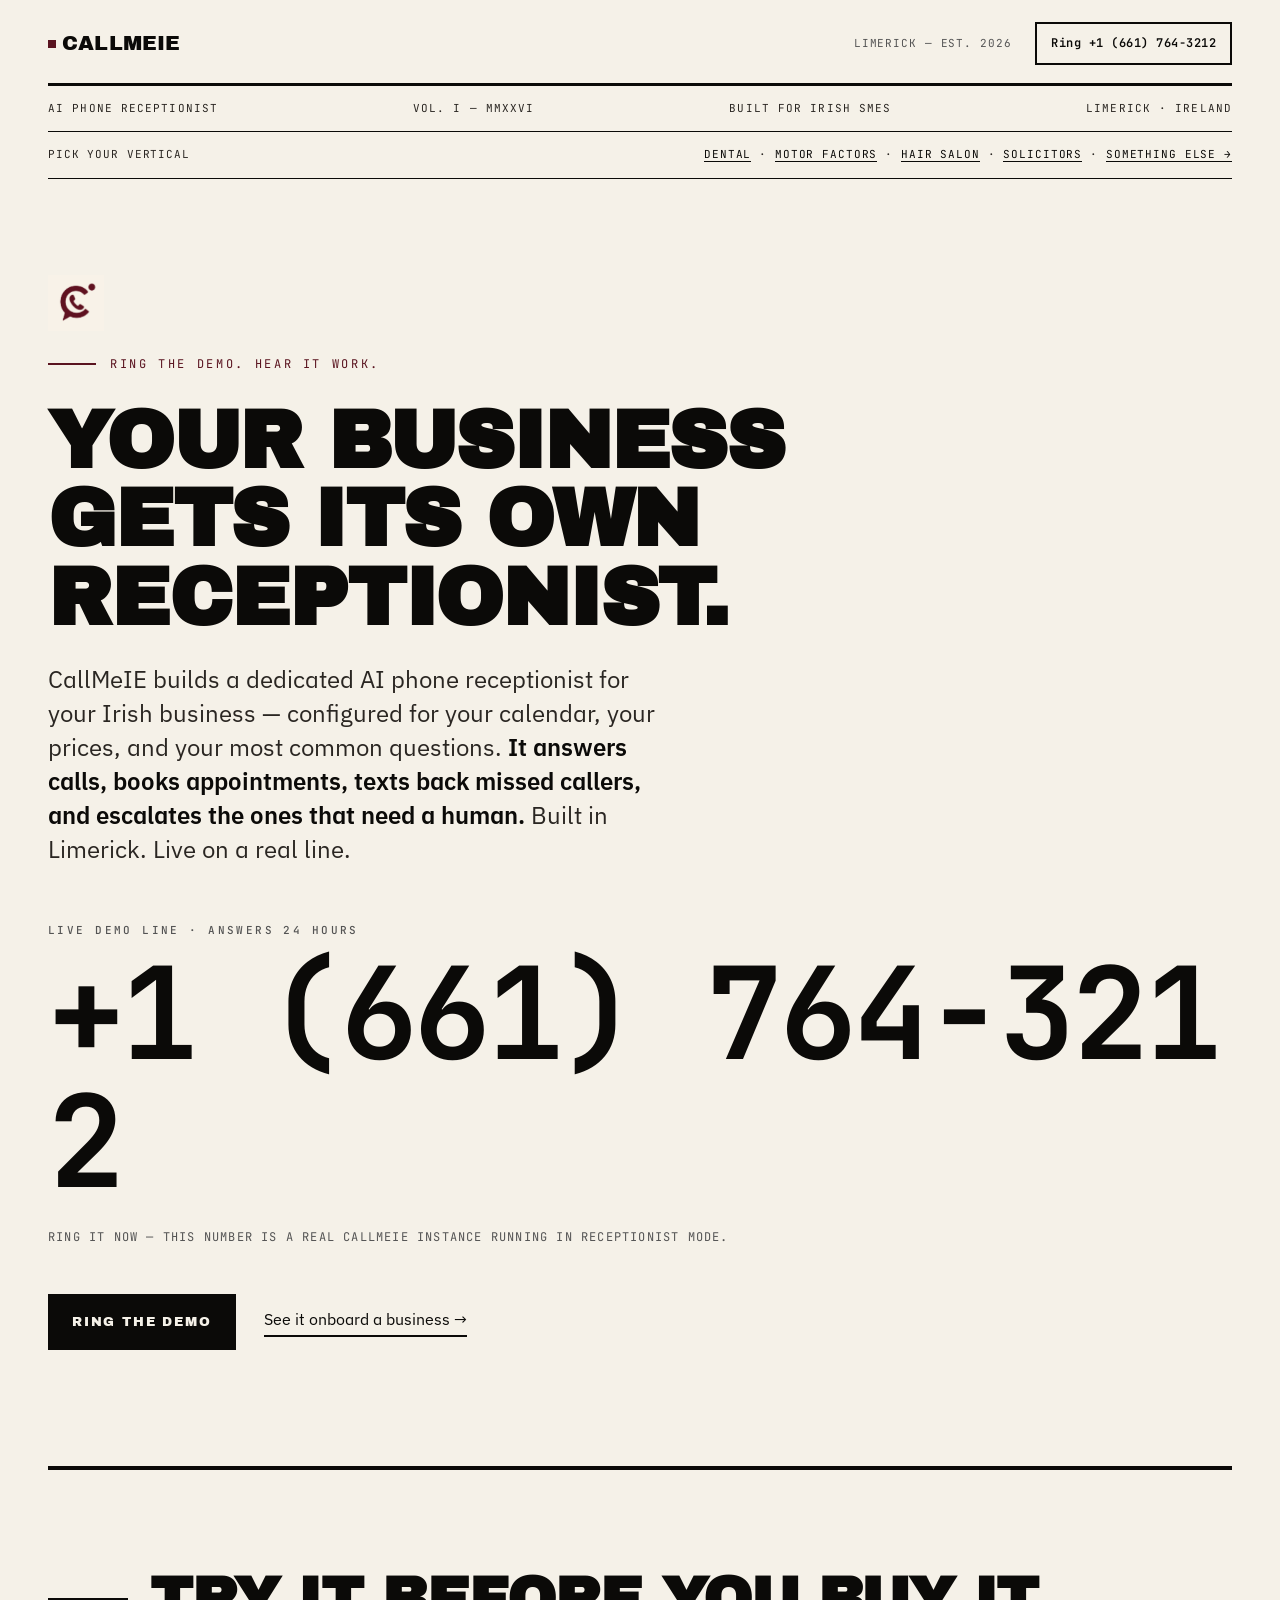
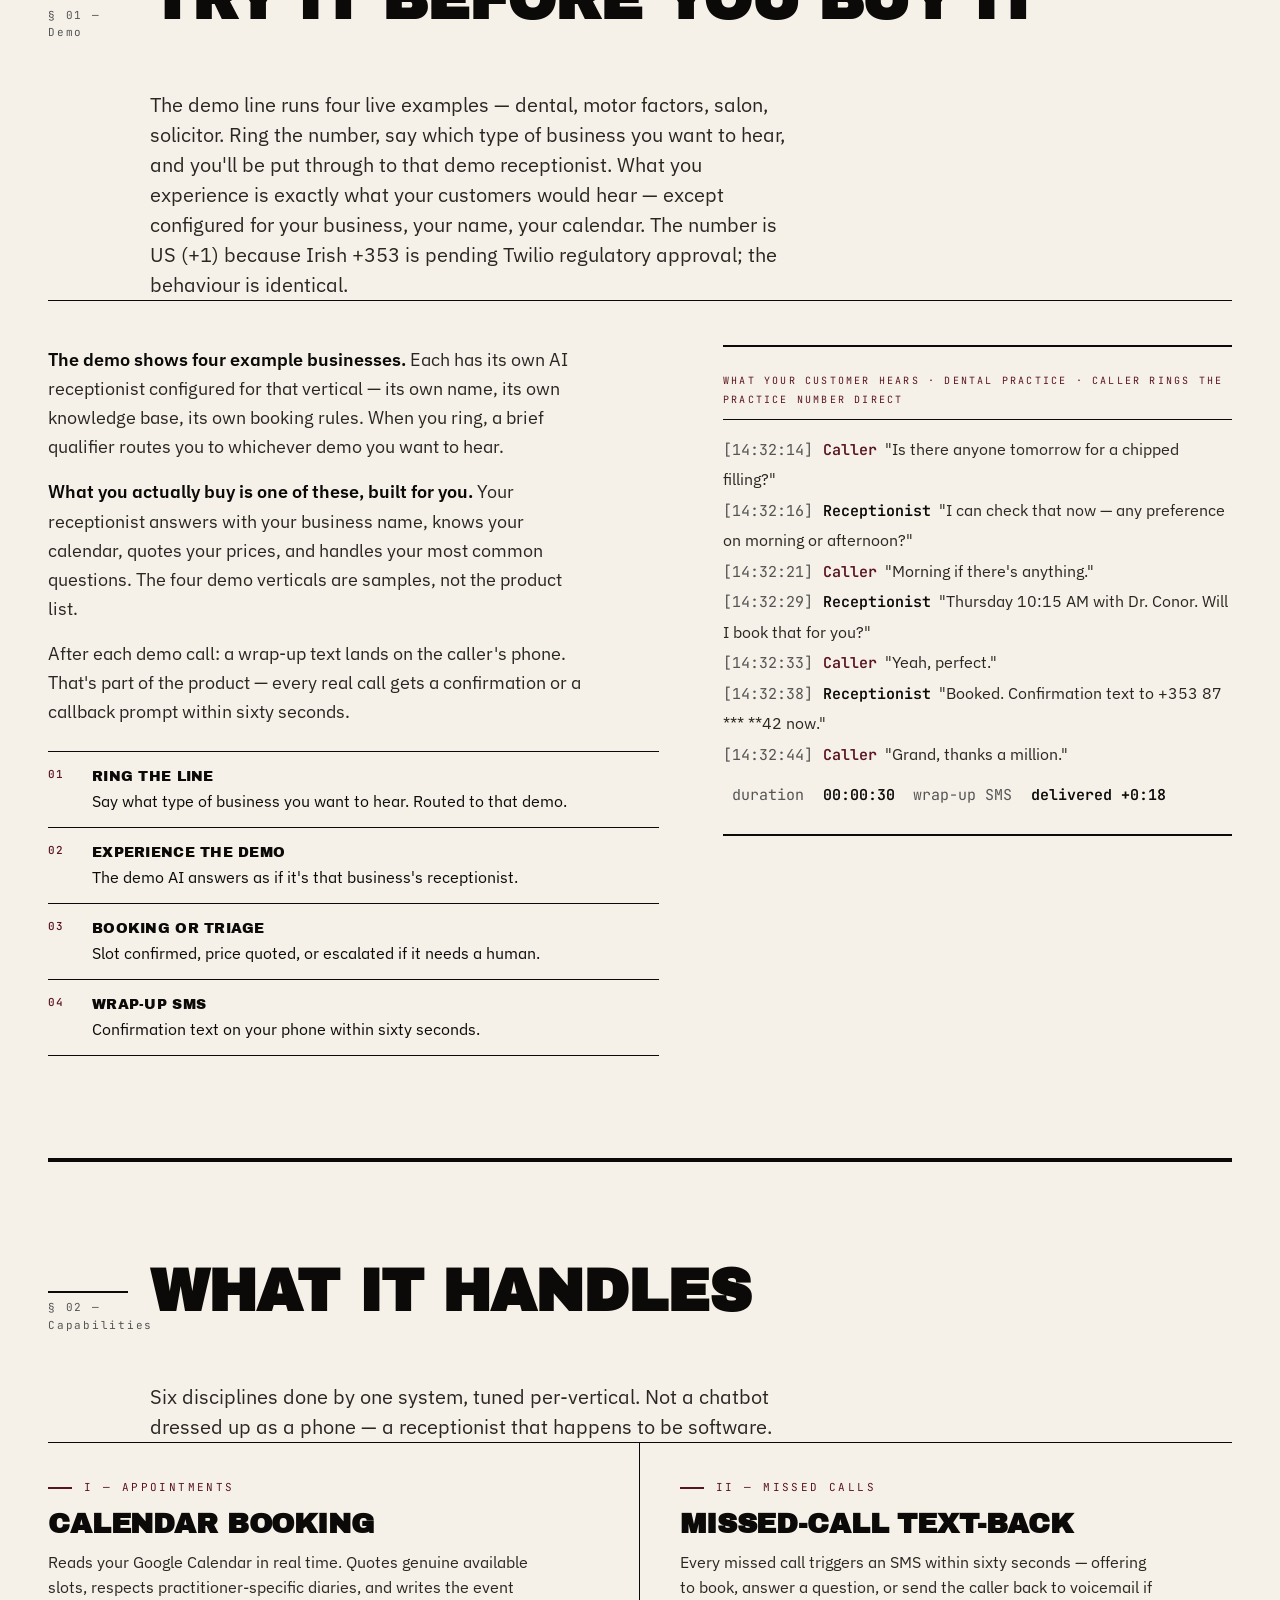
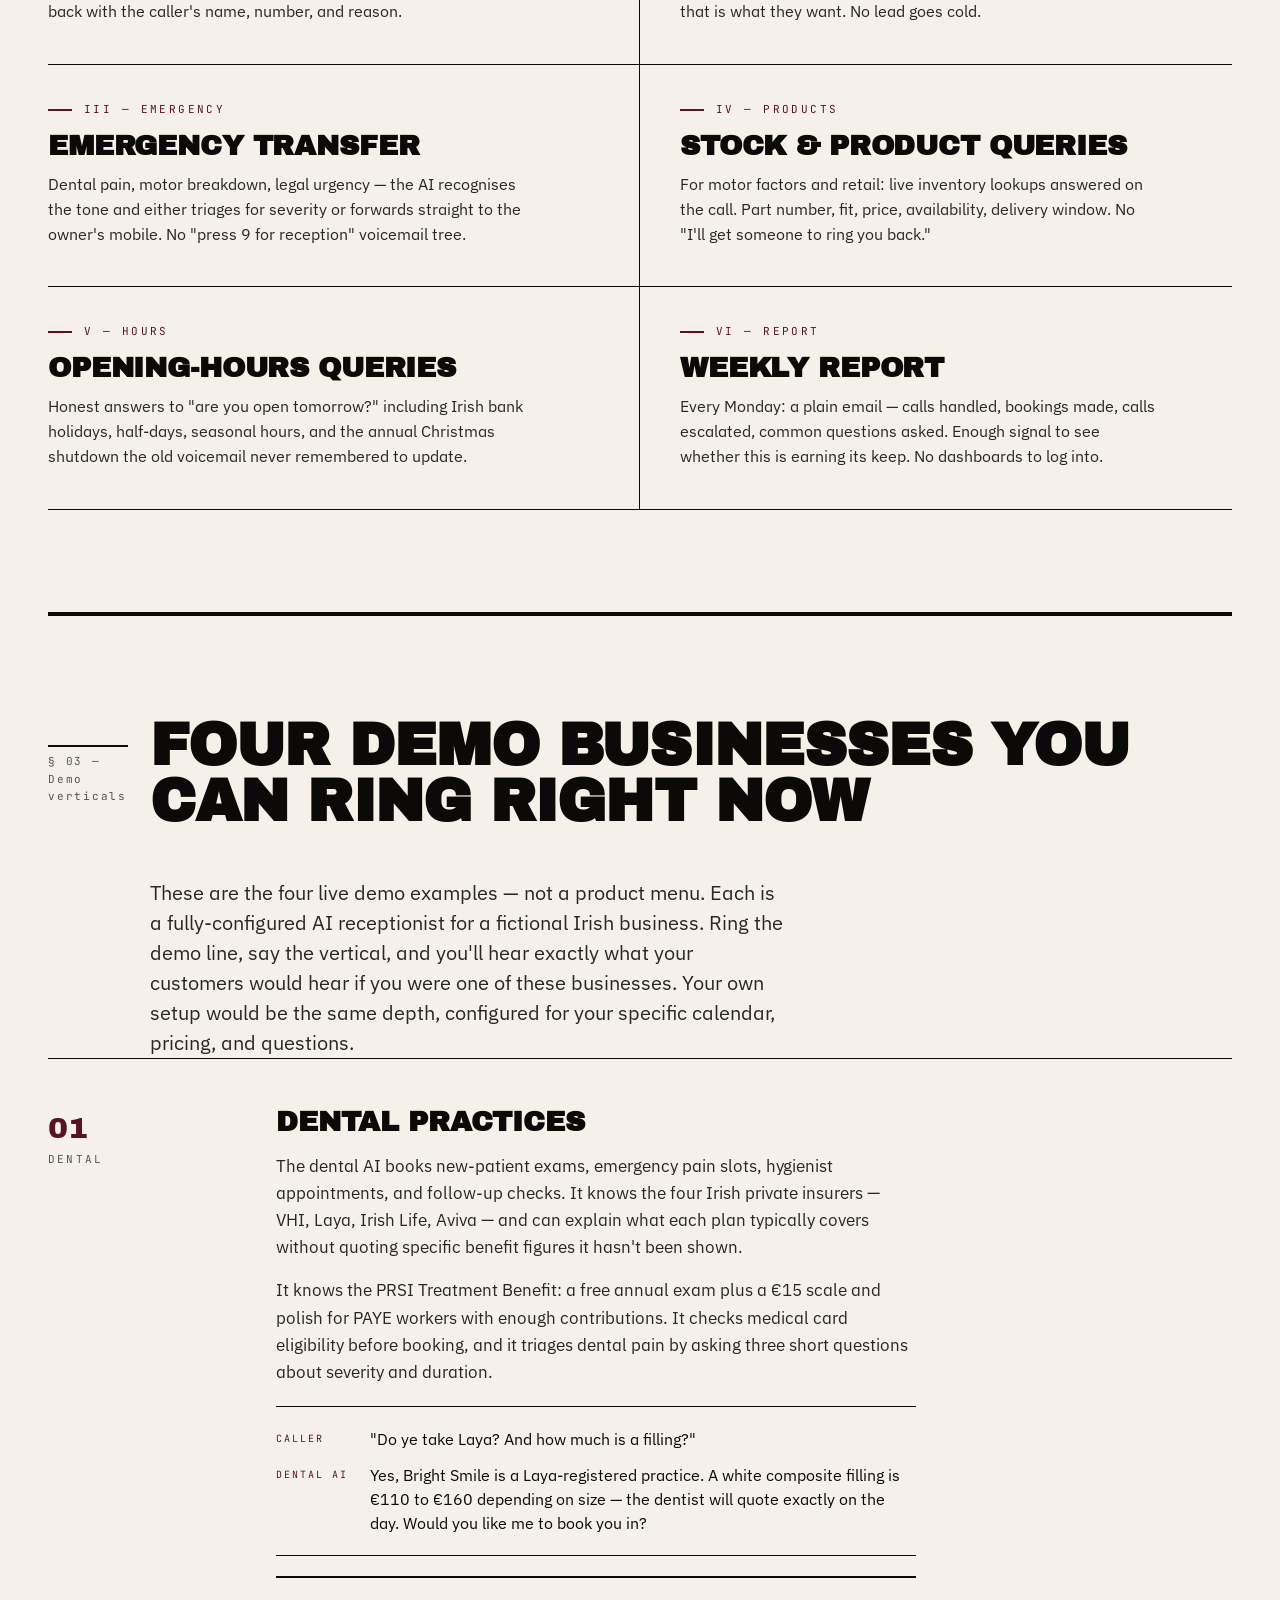
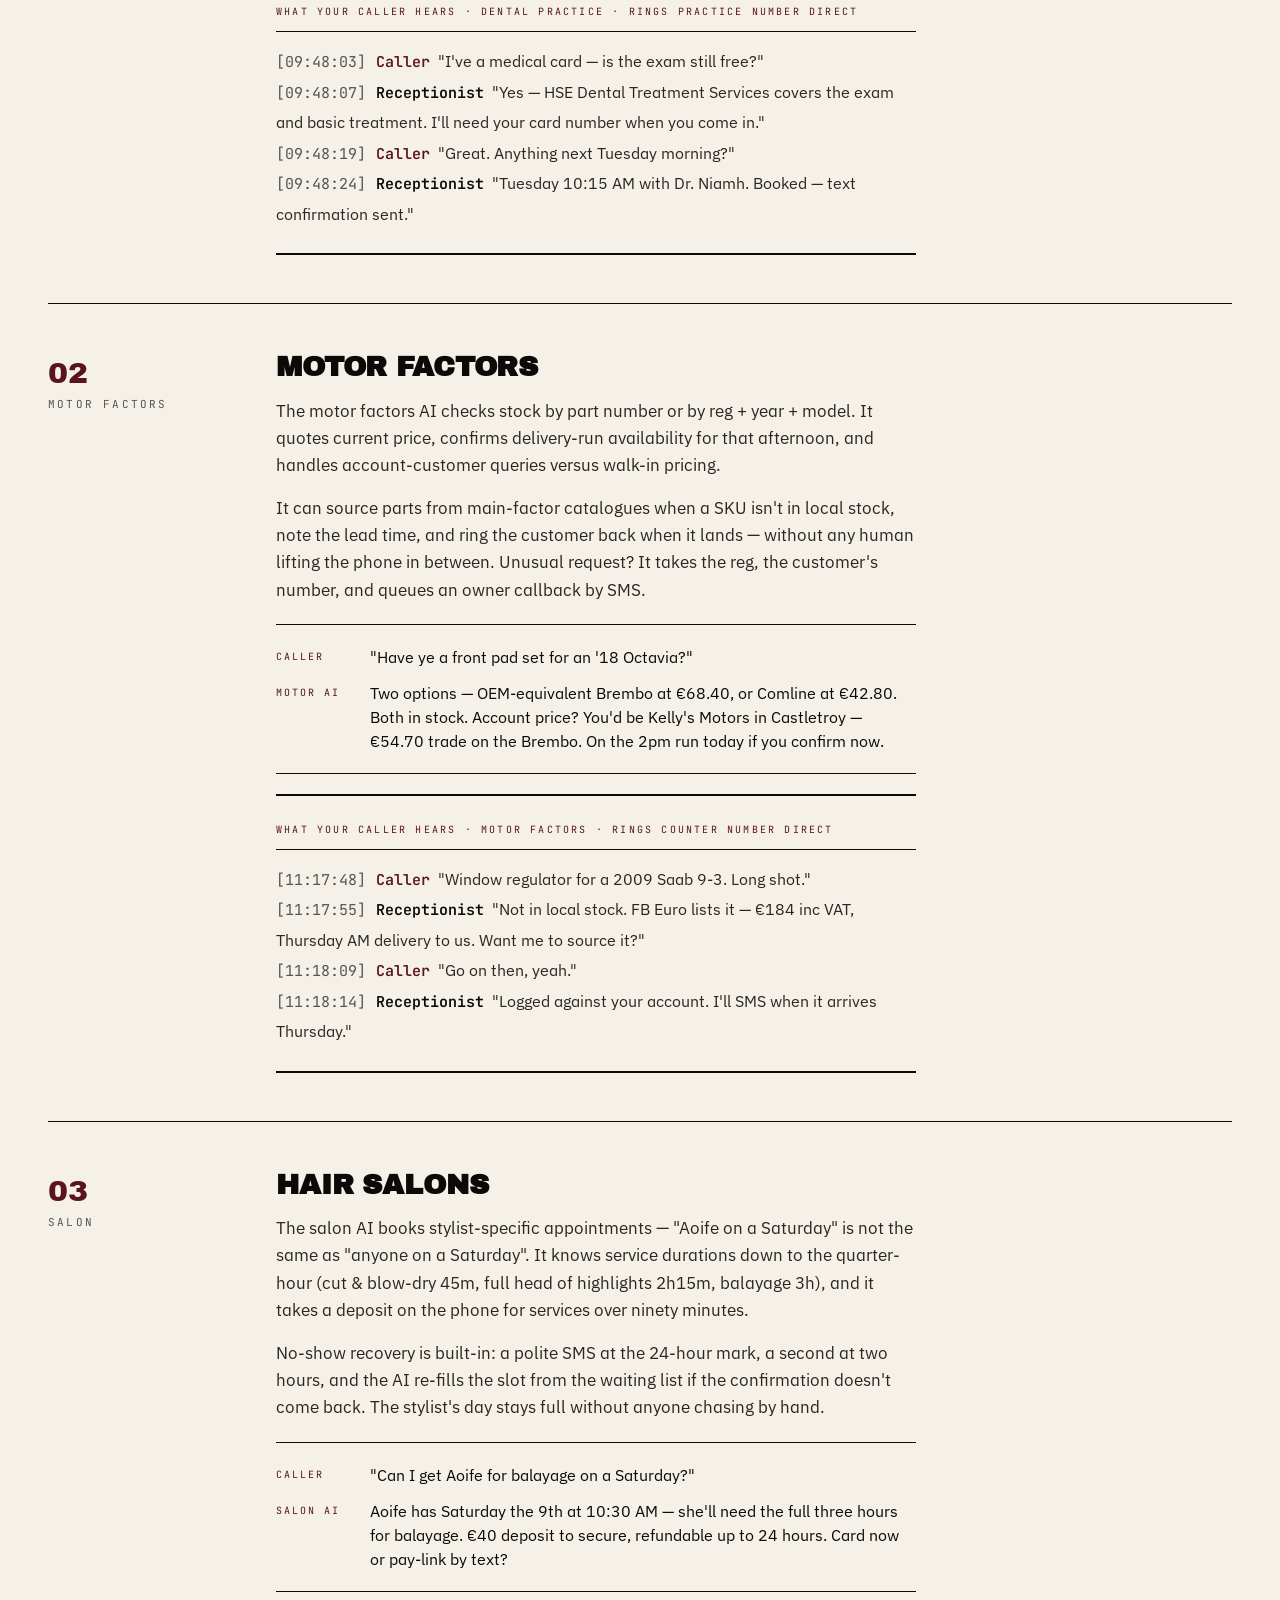
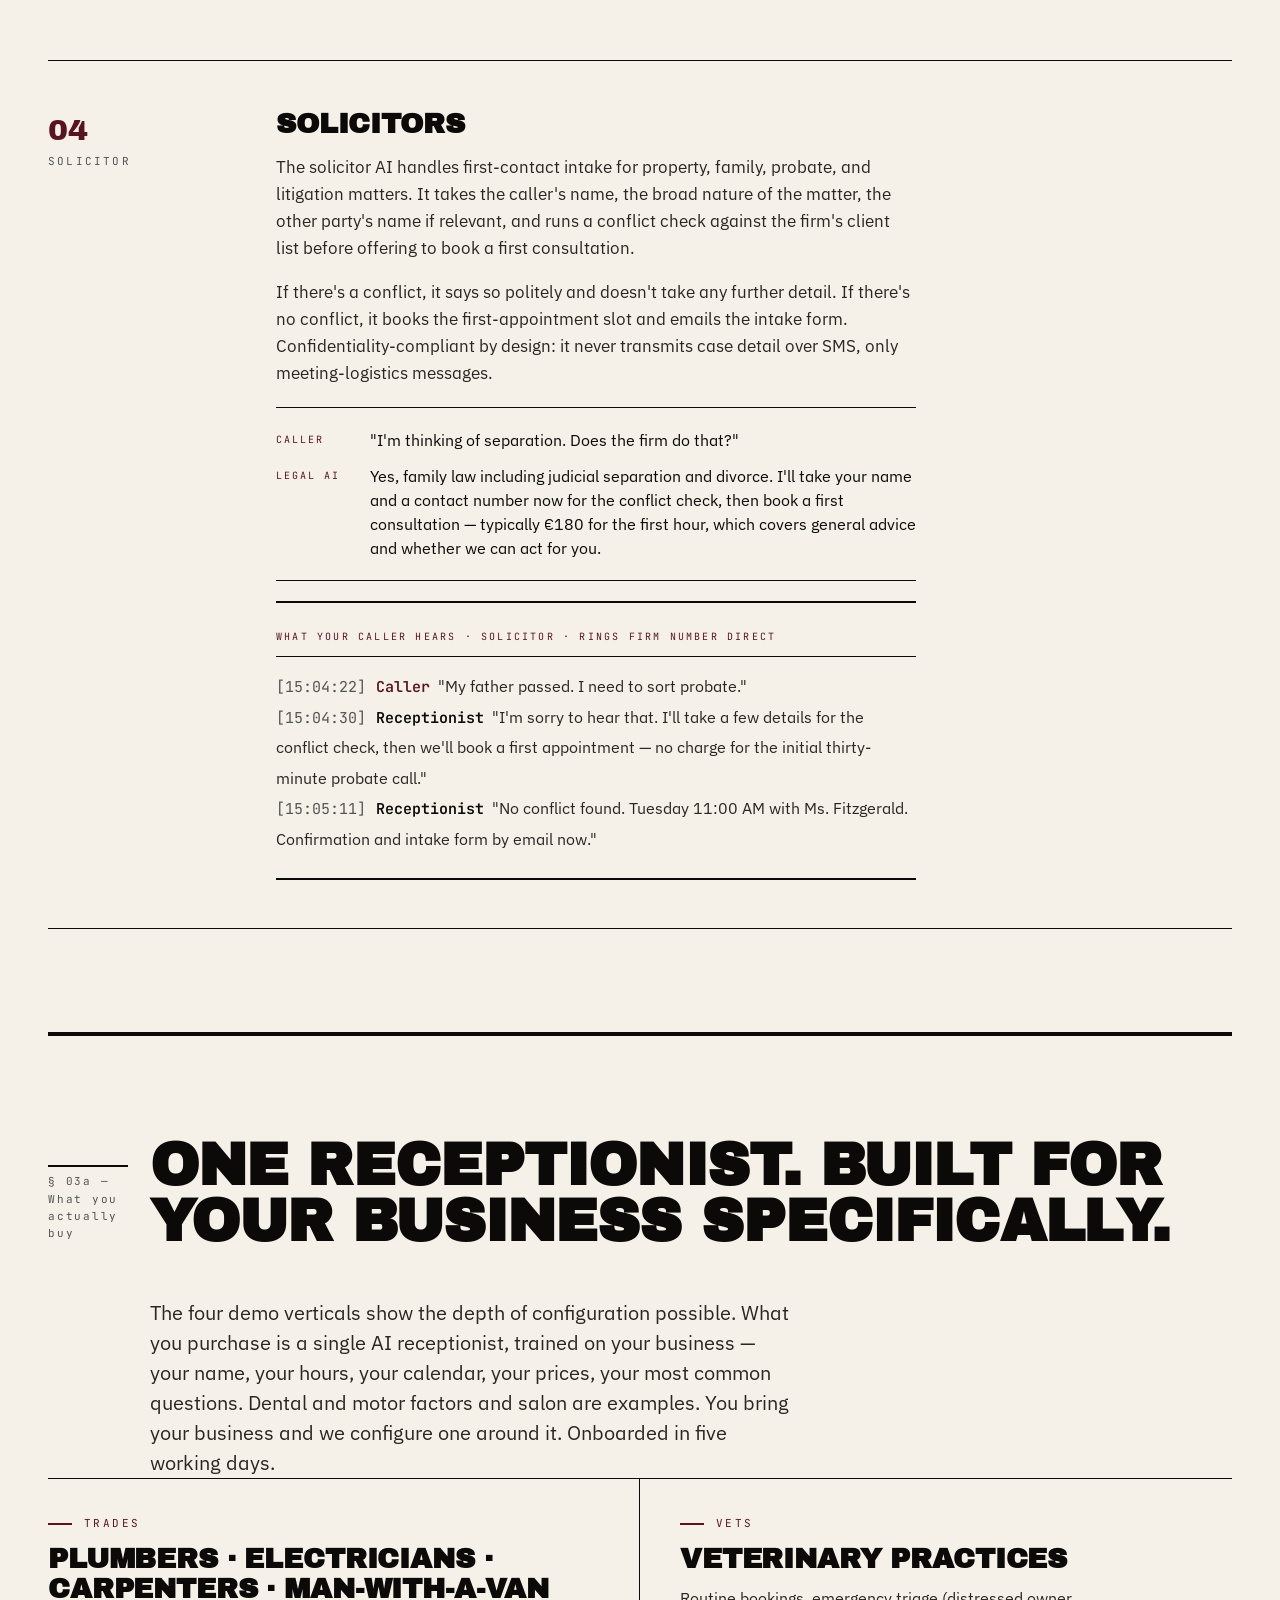
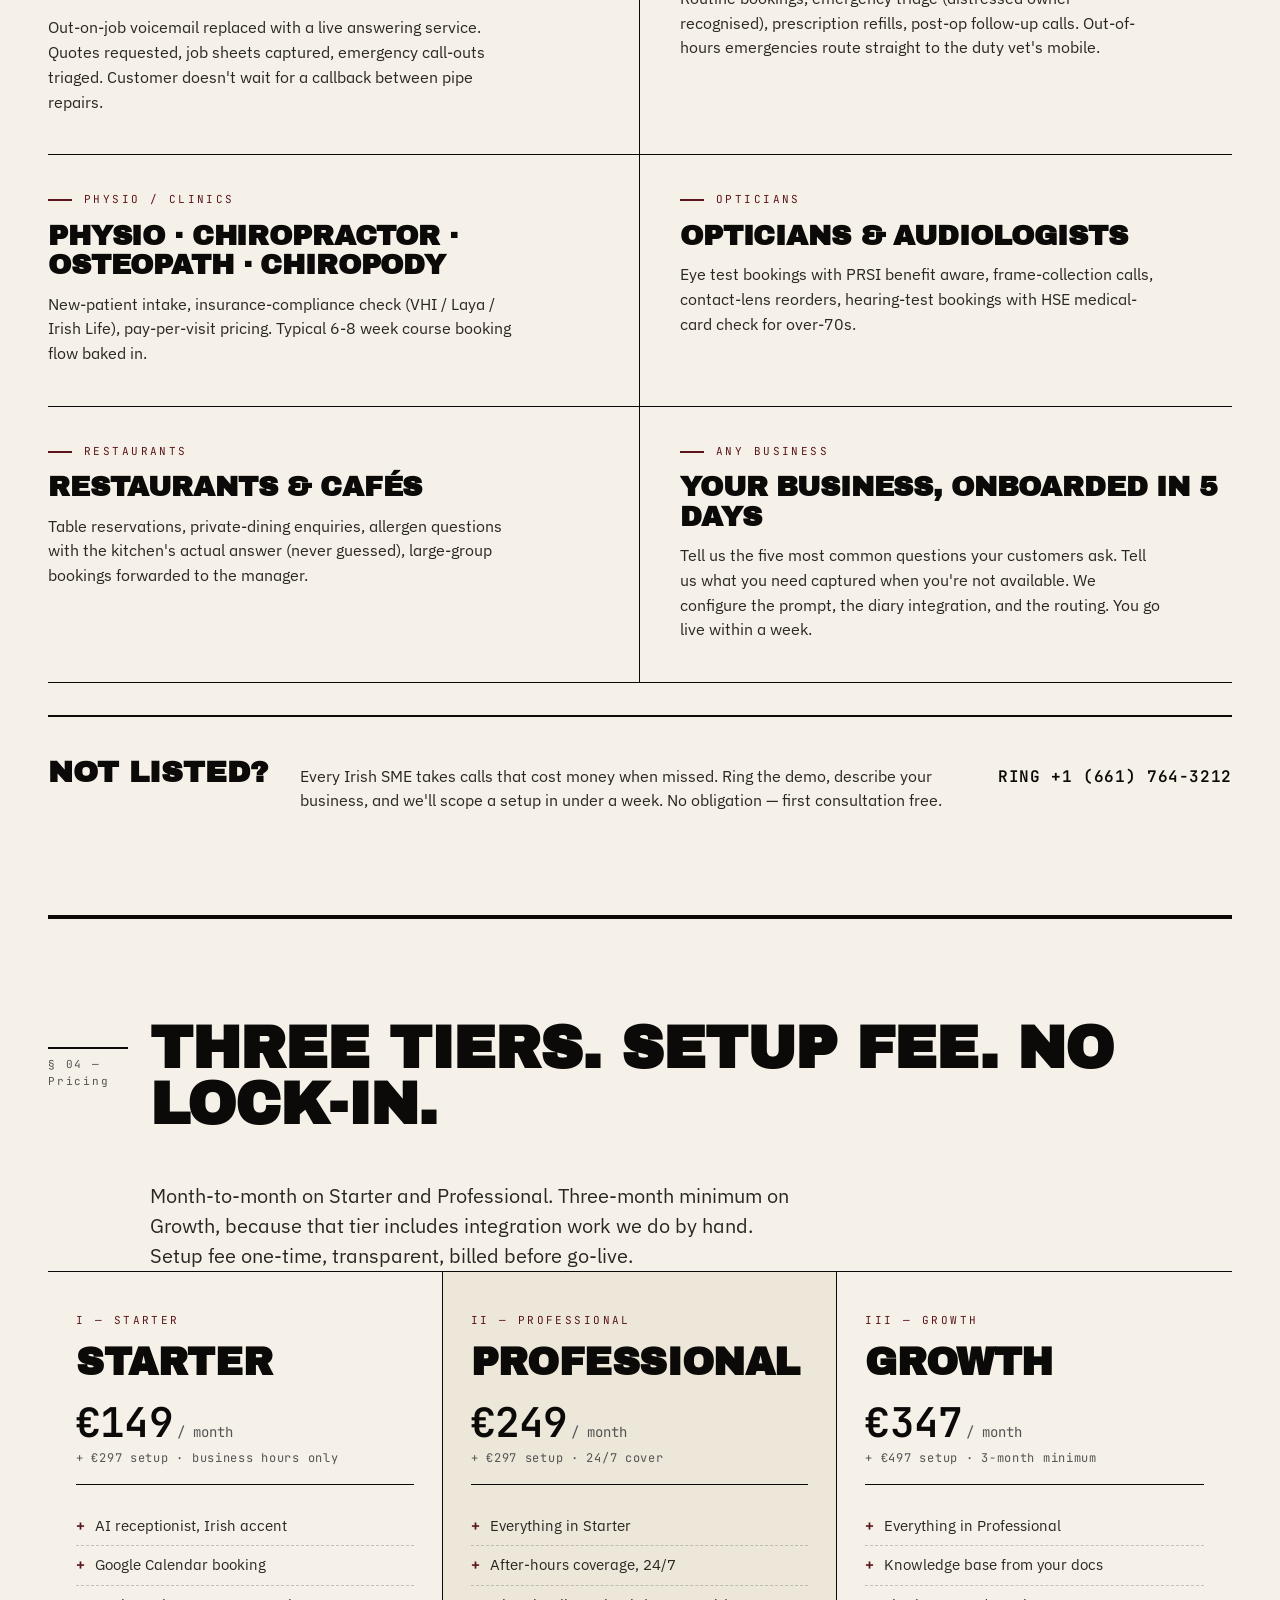
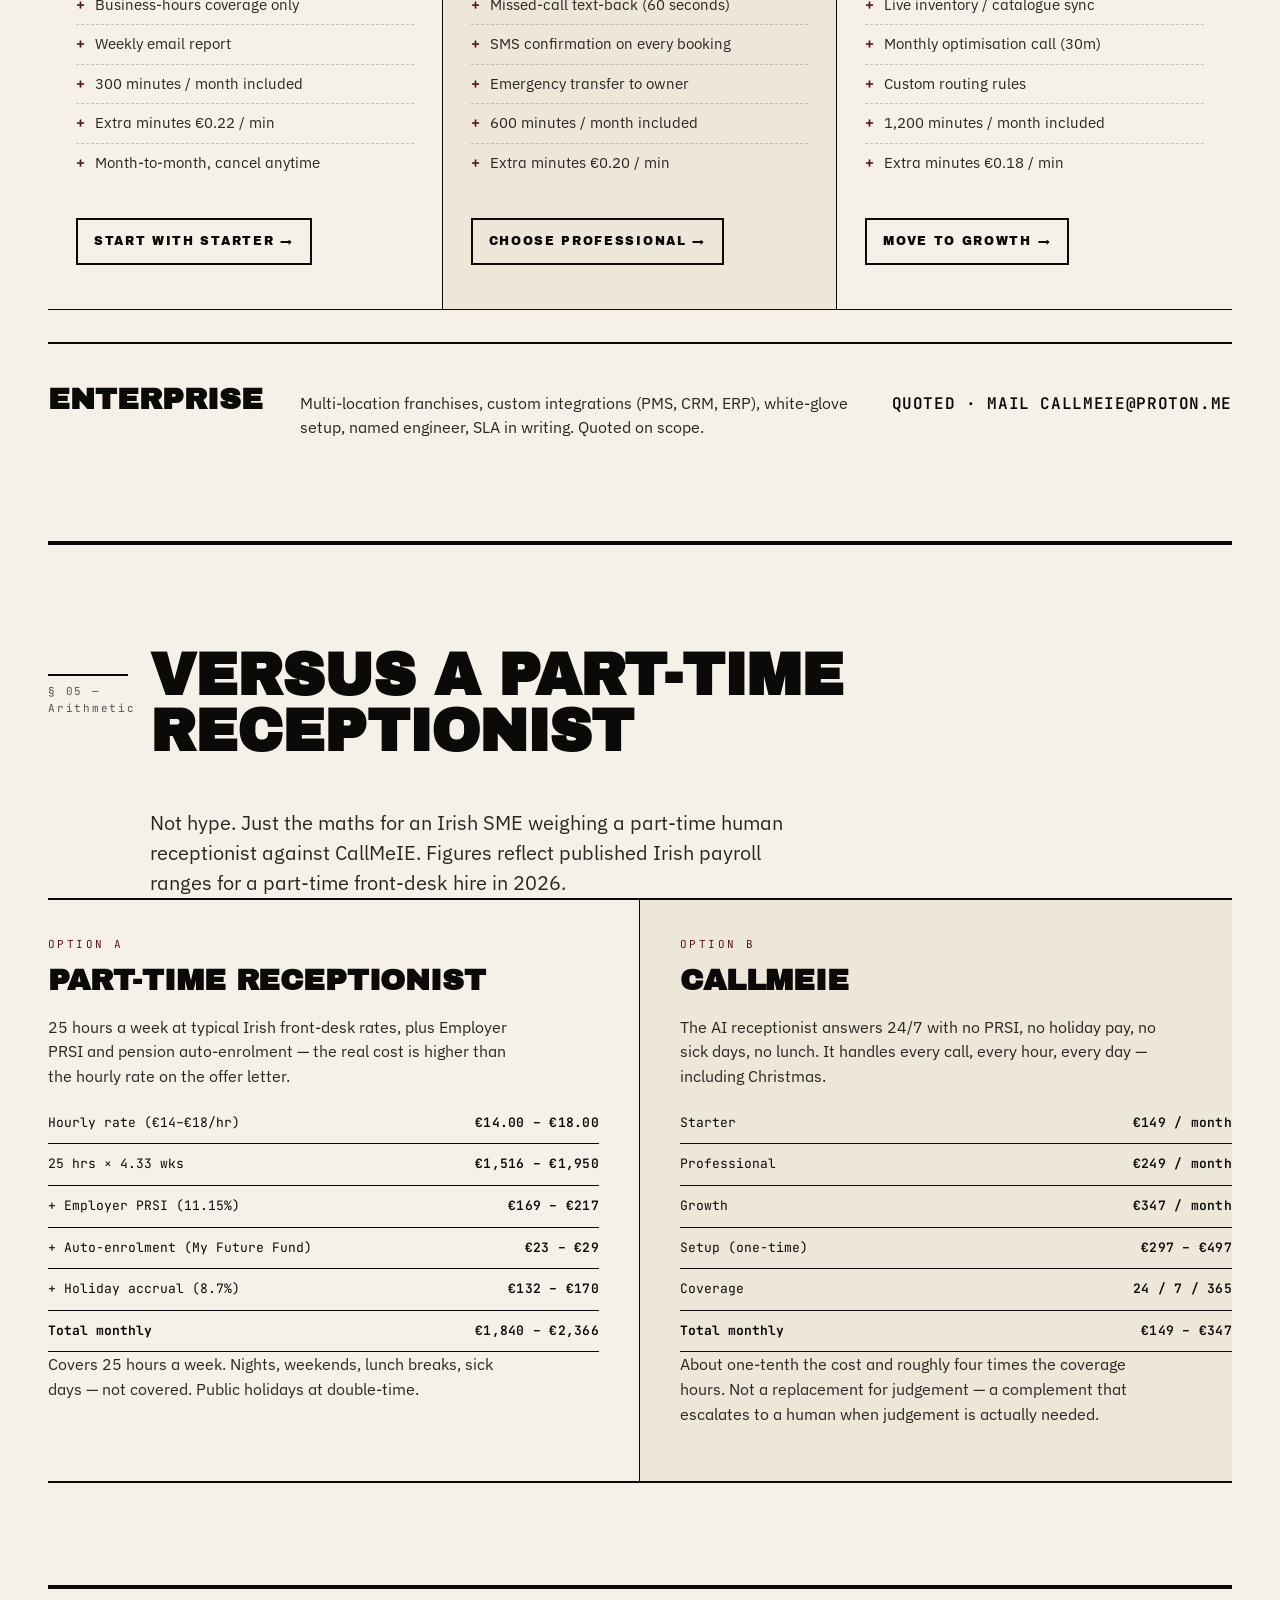
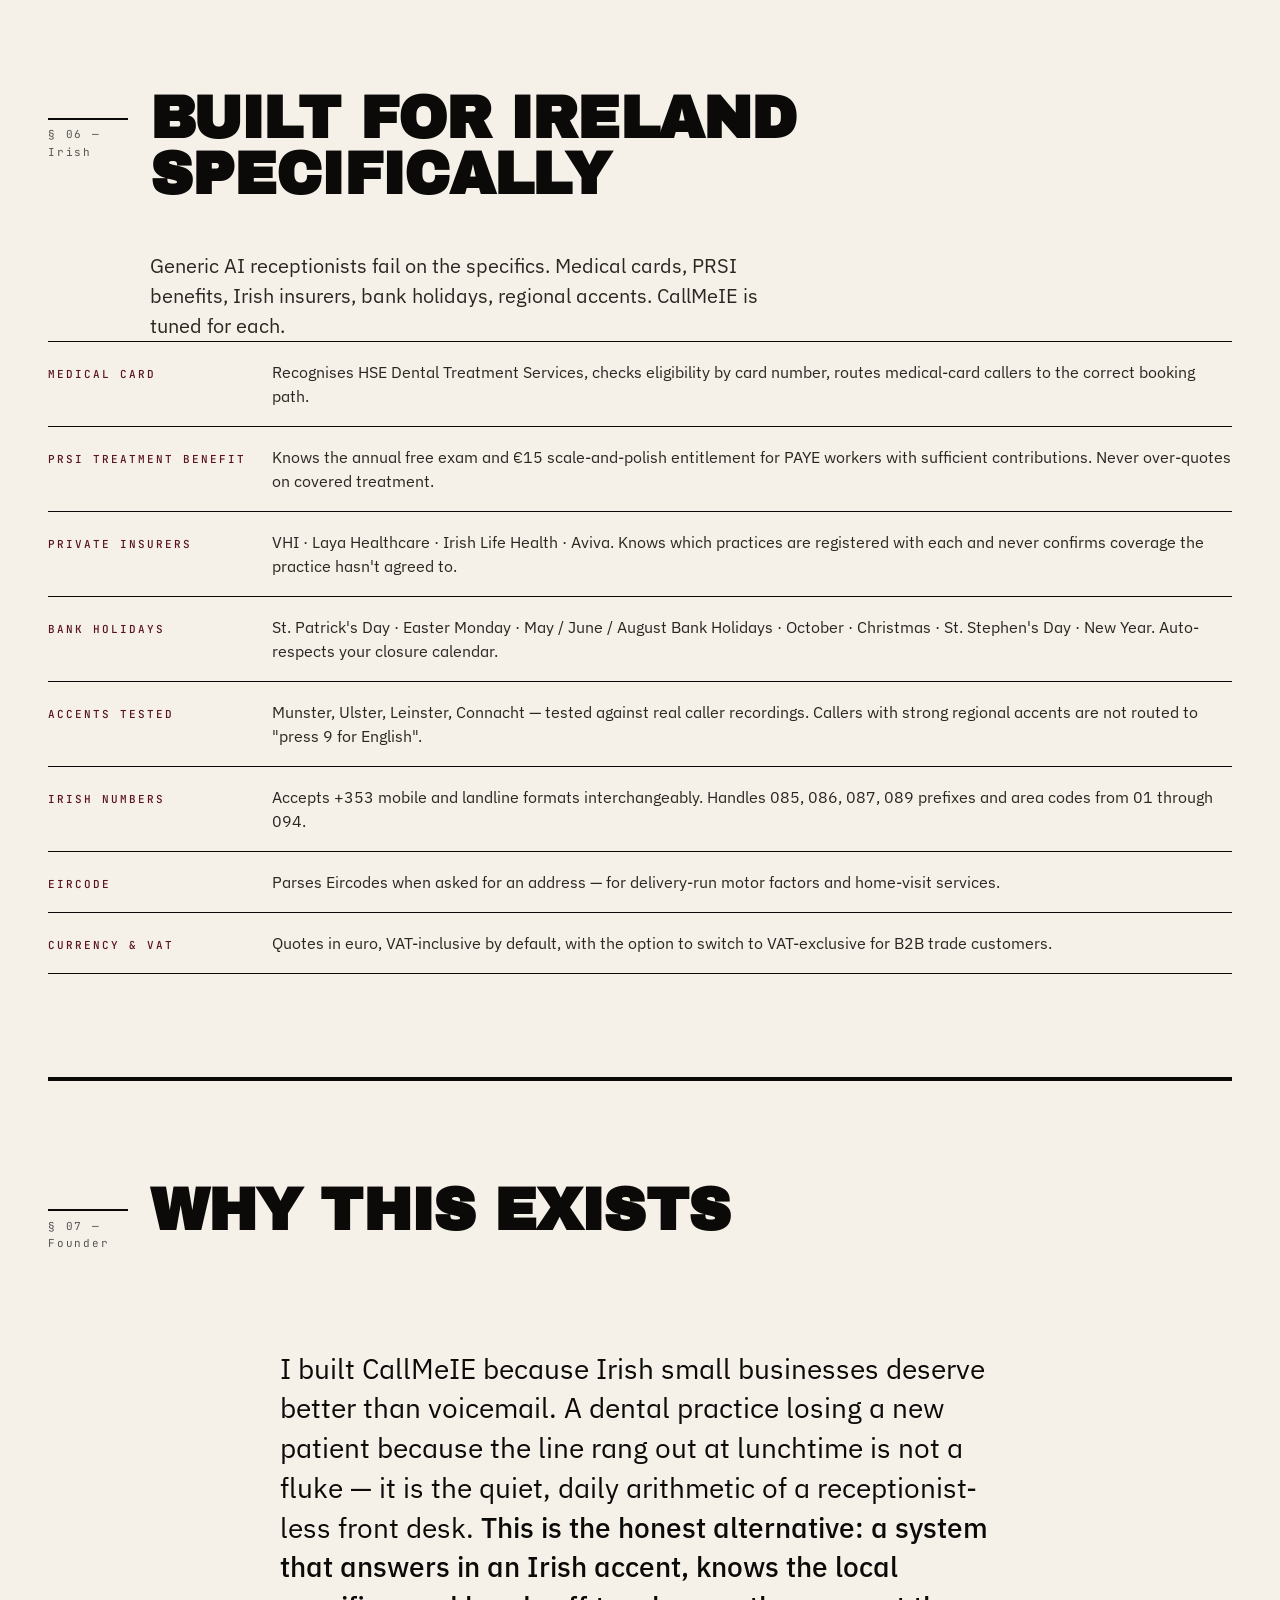
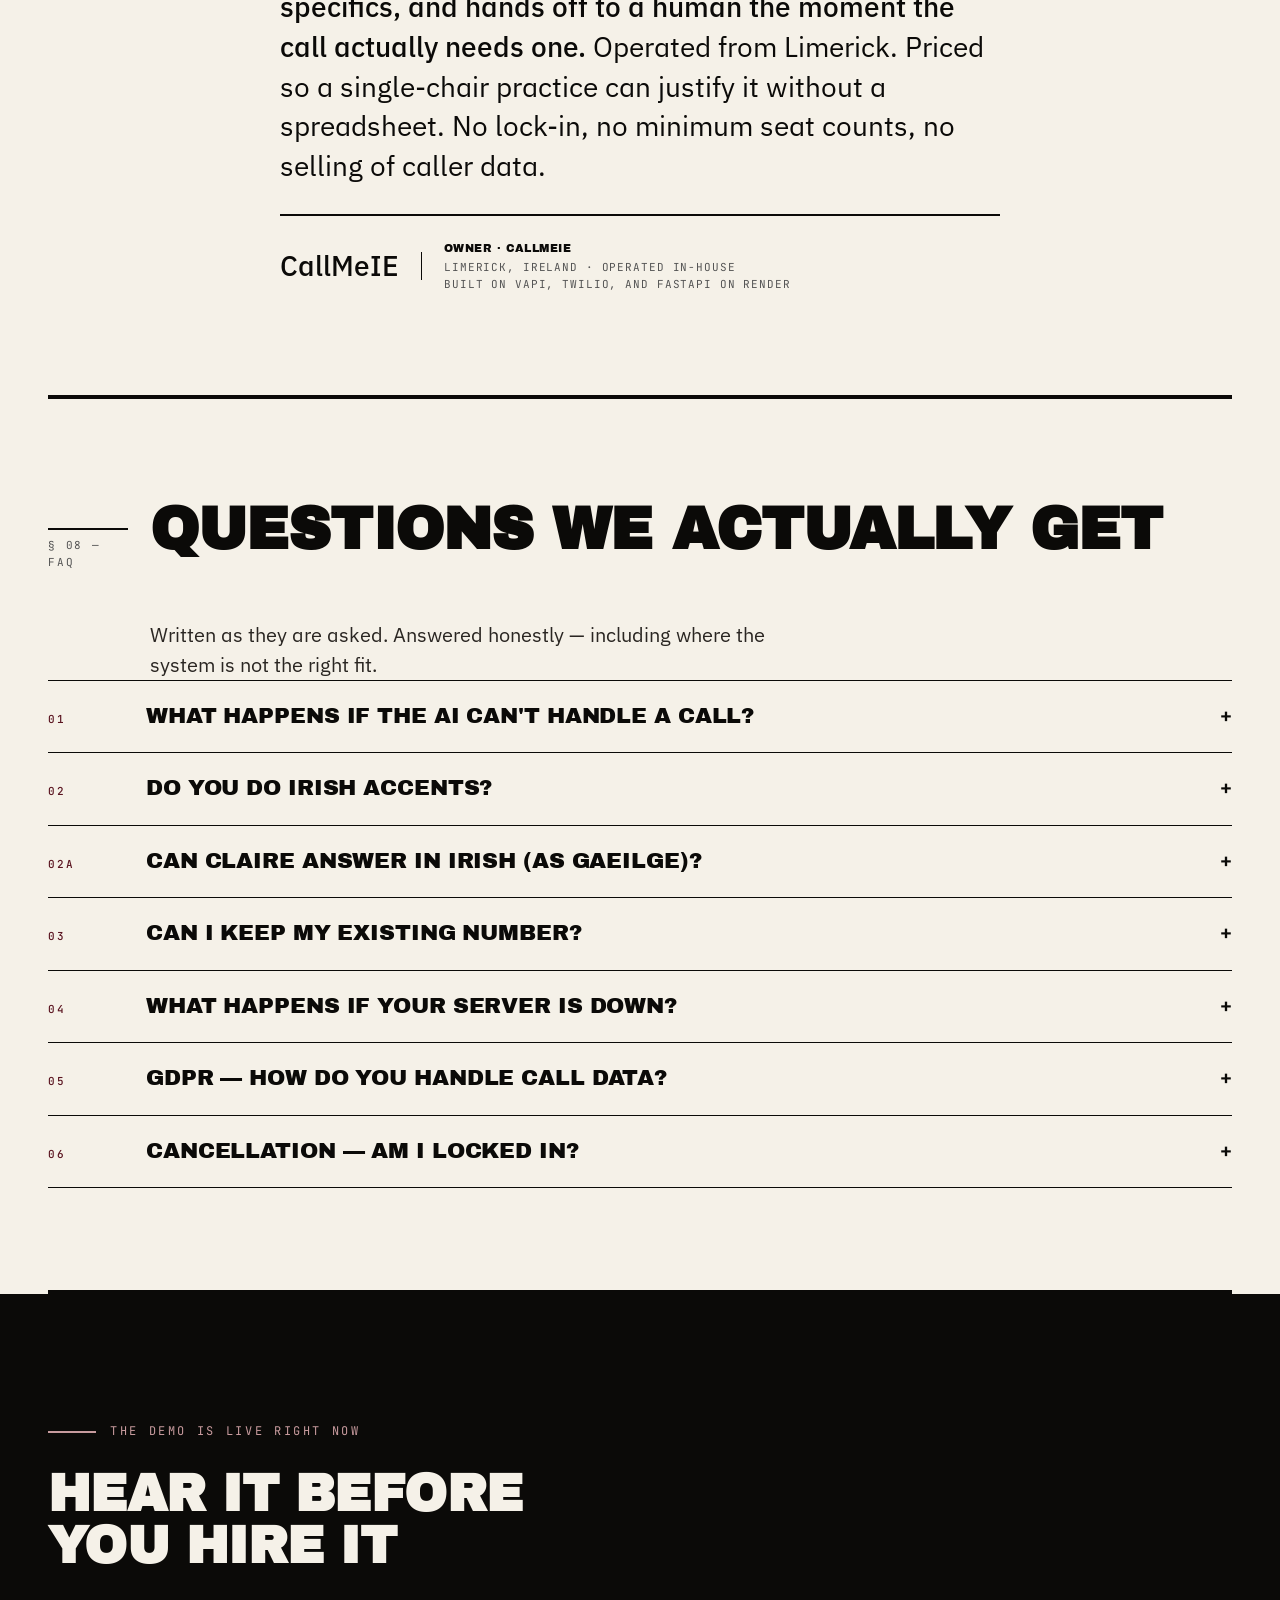
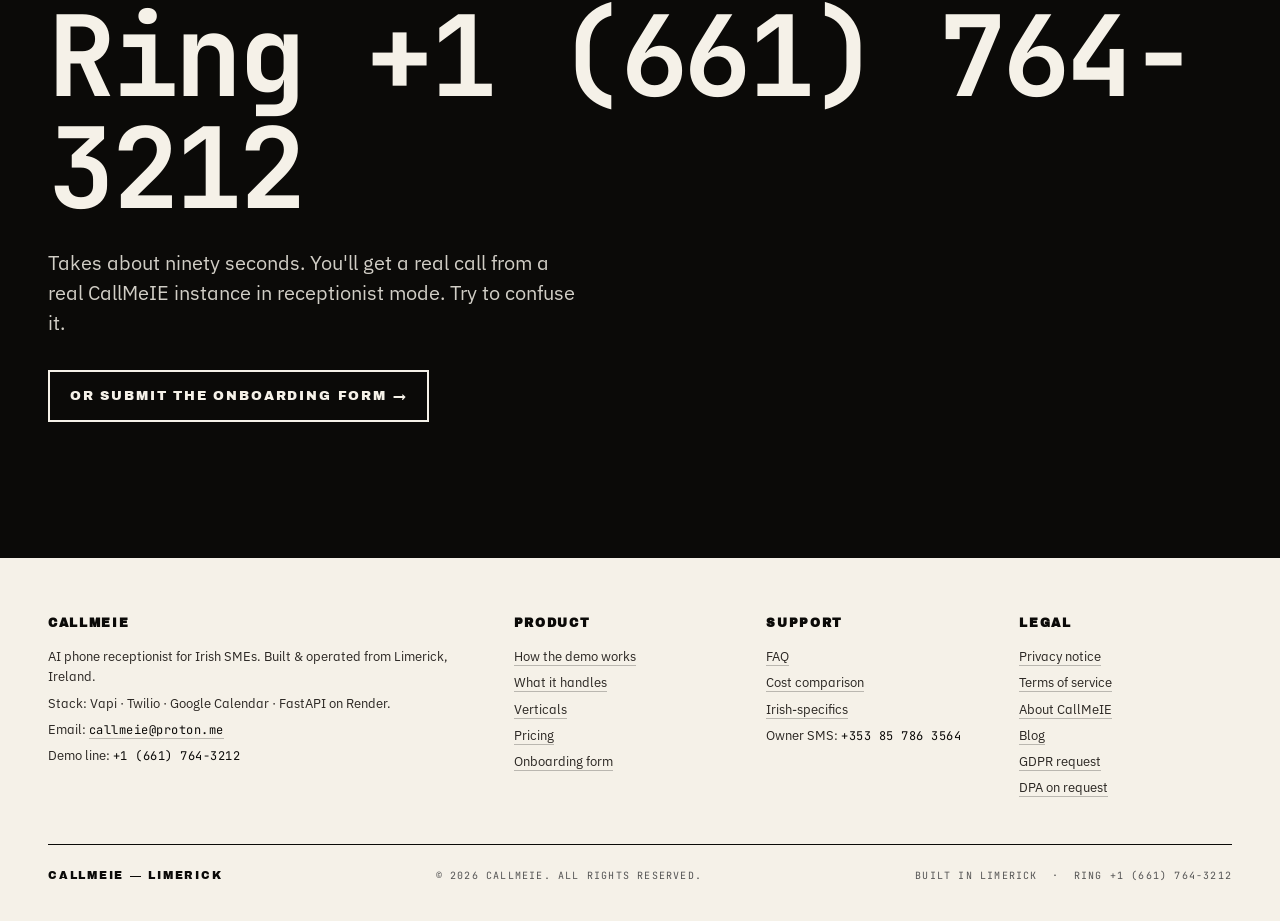
==== commit 90b9ca21: "fix(pricing): switch call limits to minute buckets + add overage rates Starter: 300 min/mo included," ====
--- a/index.html
+++ b/index.html
@@ -94,7 +94,7 @@
         {
           "@type": "Question",
           "name": "How much does CallMeIE cost?",
-          "acceptedAnswer": { "@type": "Answer", "text": "Starter is €149/month plus €297 one-time setup. Professional is €249/month plus €297 setup. Growth is €347/month plus €497 setup. All month-to-month." }
+          "acceptedAnswer": { "@type": "Answer", "text": "Starter is €149/month plus €297 one-time setup — includes 300 minutes/month. Professional is €249/month plus €297 setup — includes 600 minutes/month. Growth is €347/month plus €497 setup — includes 1,200 minutes/month. Extra minutes billed at €0.18–0.22/min depending on plan. All month-to-month except Growth (3-month minimum)." }
         },
         {
           "@type": "Question",
@@ -561,7 +561,8 @@
           <li>Google Calendar booking</li>
           <li>Business-hours coverage only</li>
           <li>Weekly email report</li>
-          <li>Up to 200 calls / month</li>
+          <li>300 minutes / month included</li>
+          <li>Extra minutes €0.22 / min</li>
           <li>Month-to-month, cancel anytime</li>
         </ul>
         <a class="tier__cta" href="/onboard.html">Start with Starter →</a>
@@ -578,7 +579,8 @@
           <li>Missed-call text-back (60 seconds)</li>
           <li>SMS confirmation on every booking</li>
           <li>Emergency transfer to owner</li>
-          <li>Up to 500 calls / month</li>
+          <li>600 minutes / month included</li>
+          <li>Extra minutes €0.20 / min</li>
         </ul>
         <a class="tier__cta" href="/onboard.html">Choose Professional →</a>
       </article>
@@ -594,7 +596,8 @@
           <li>Live inventory / catalogue sync</li>
           <li>Monthly optimisation call (30m)</li>
           <li>Custom routing rules</li>
-          <li>Up to 1,500 calls / month</li>
+          <li>1,200 minutes / month included</li>
+          <li>Extra minutes €0.18 / min</li>
         </ul>
         <a class="tier__cta" href="/onboard.html">Move to Growth →</a>
       </article>
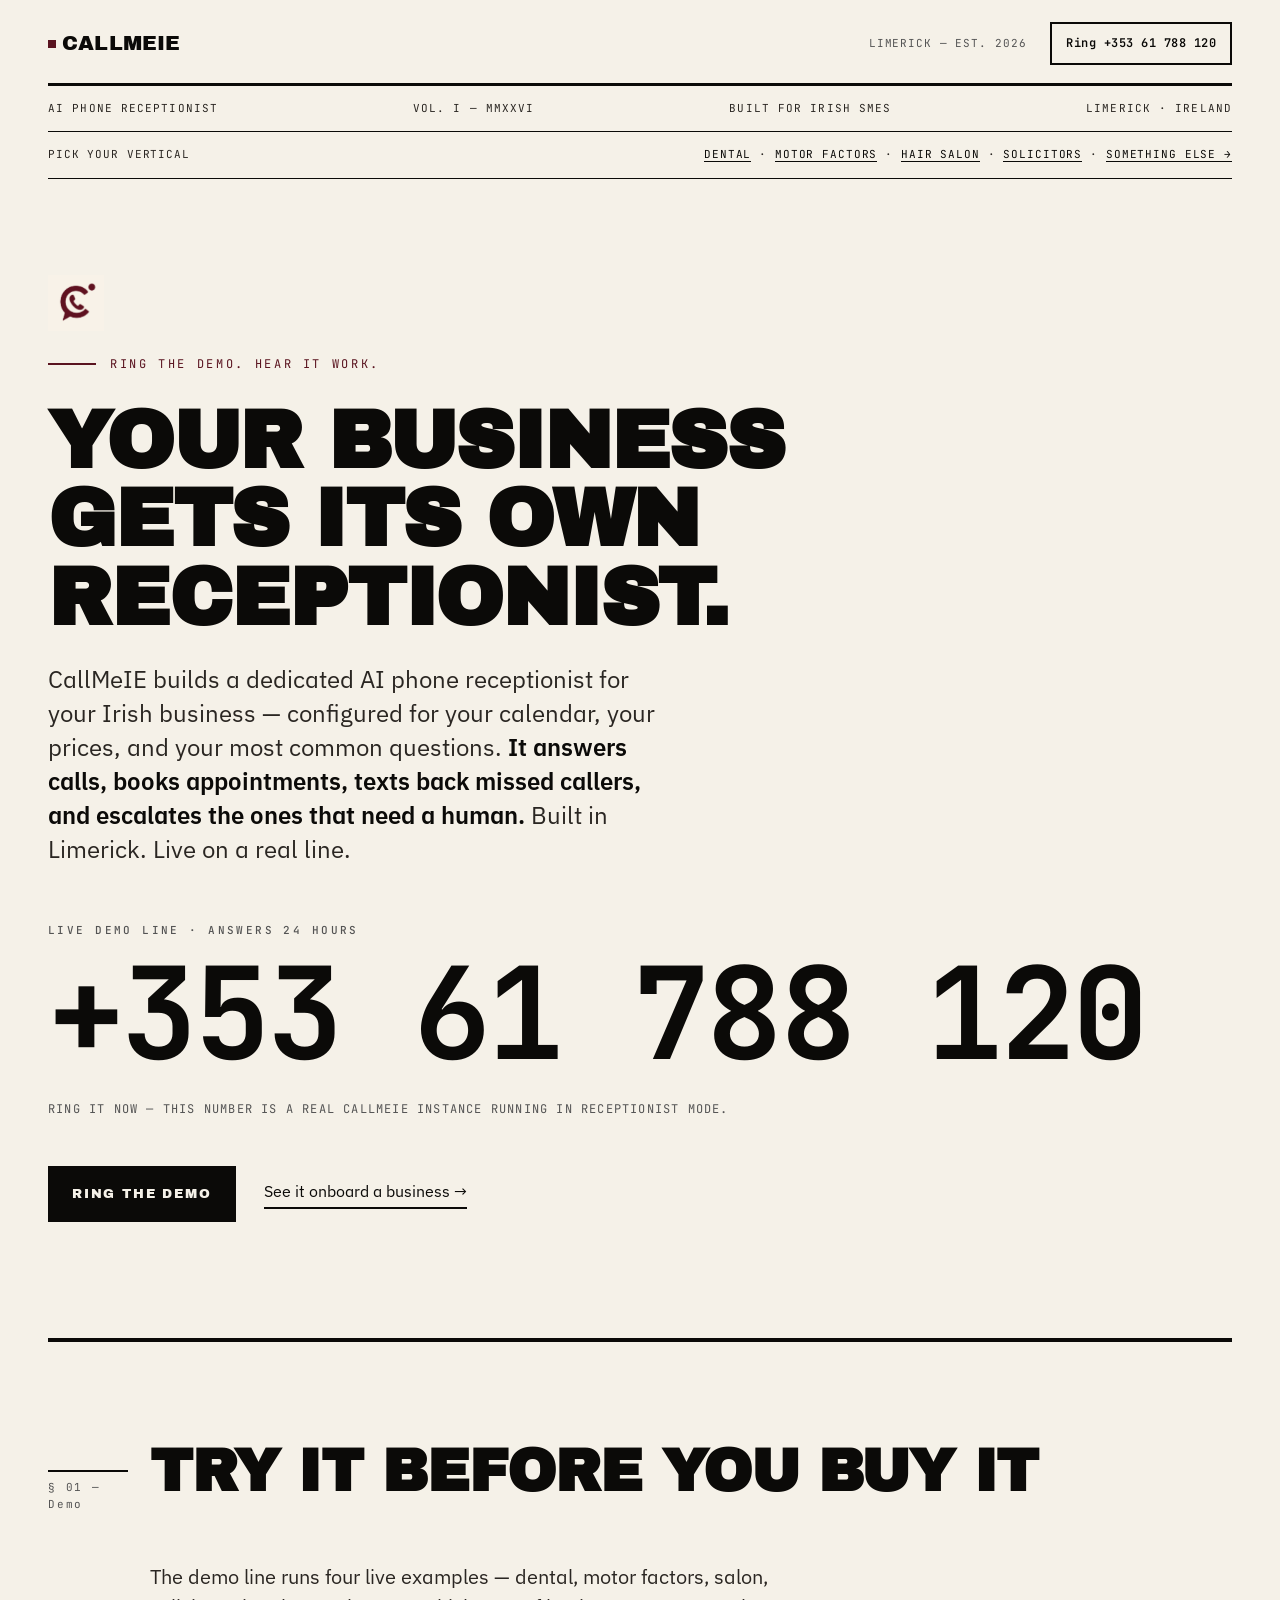
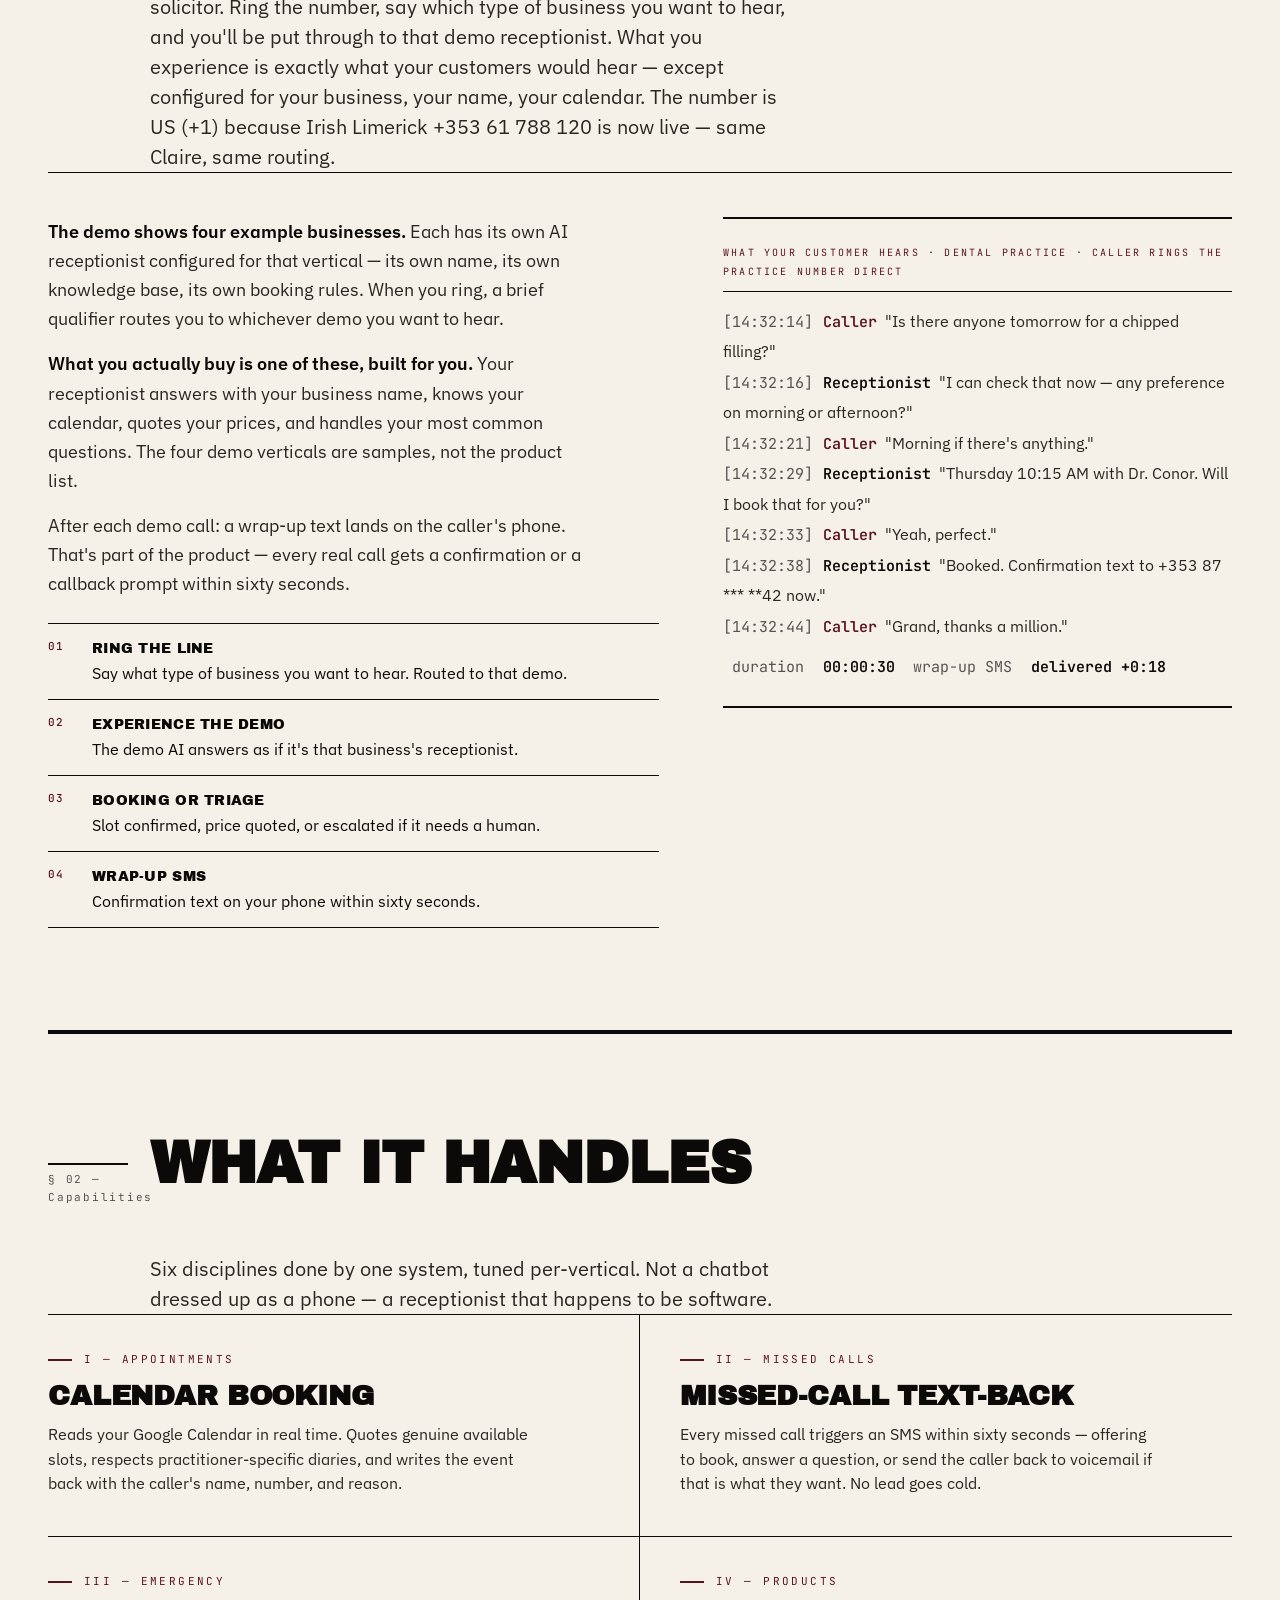
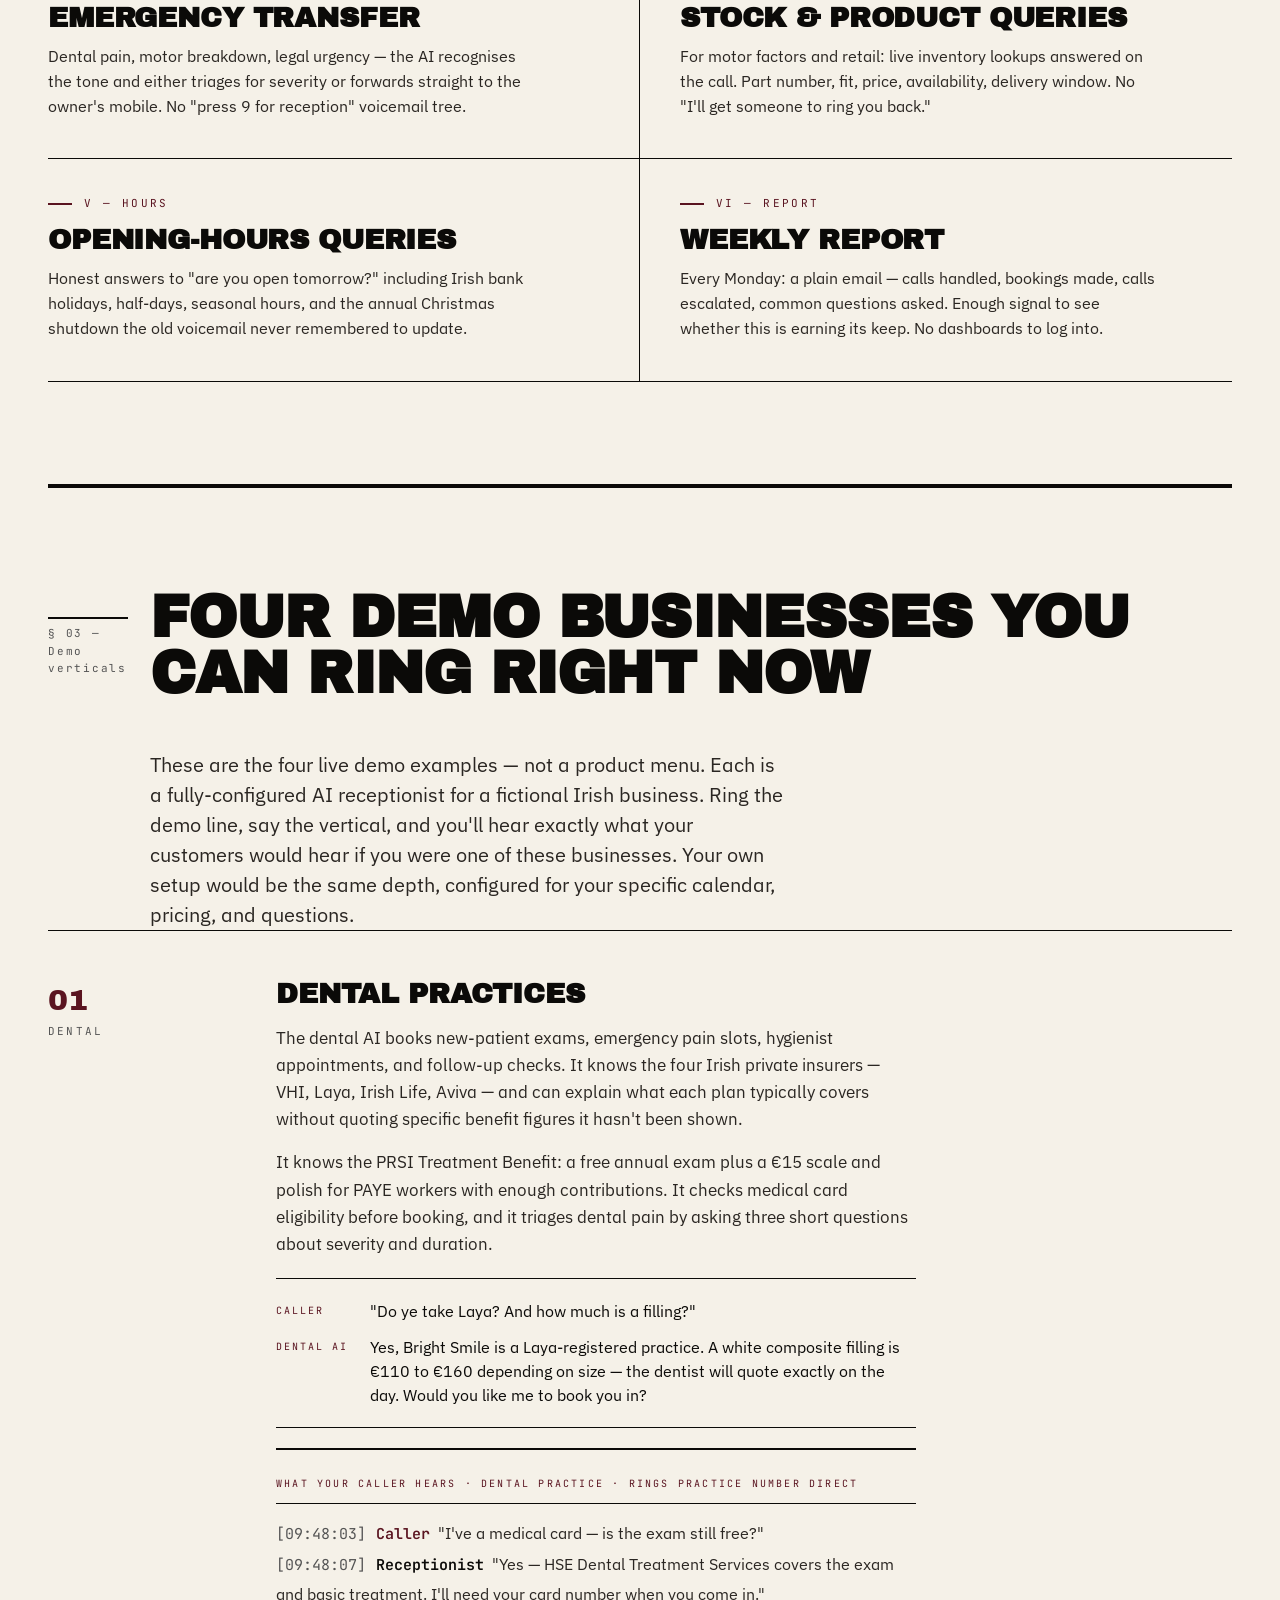
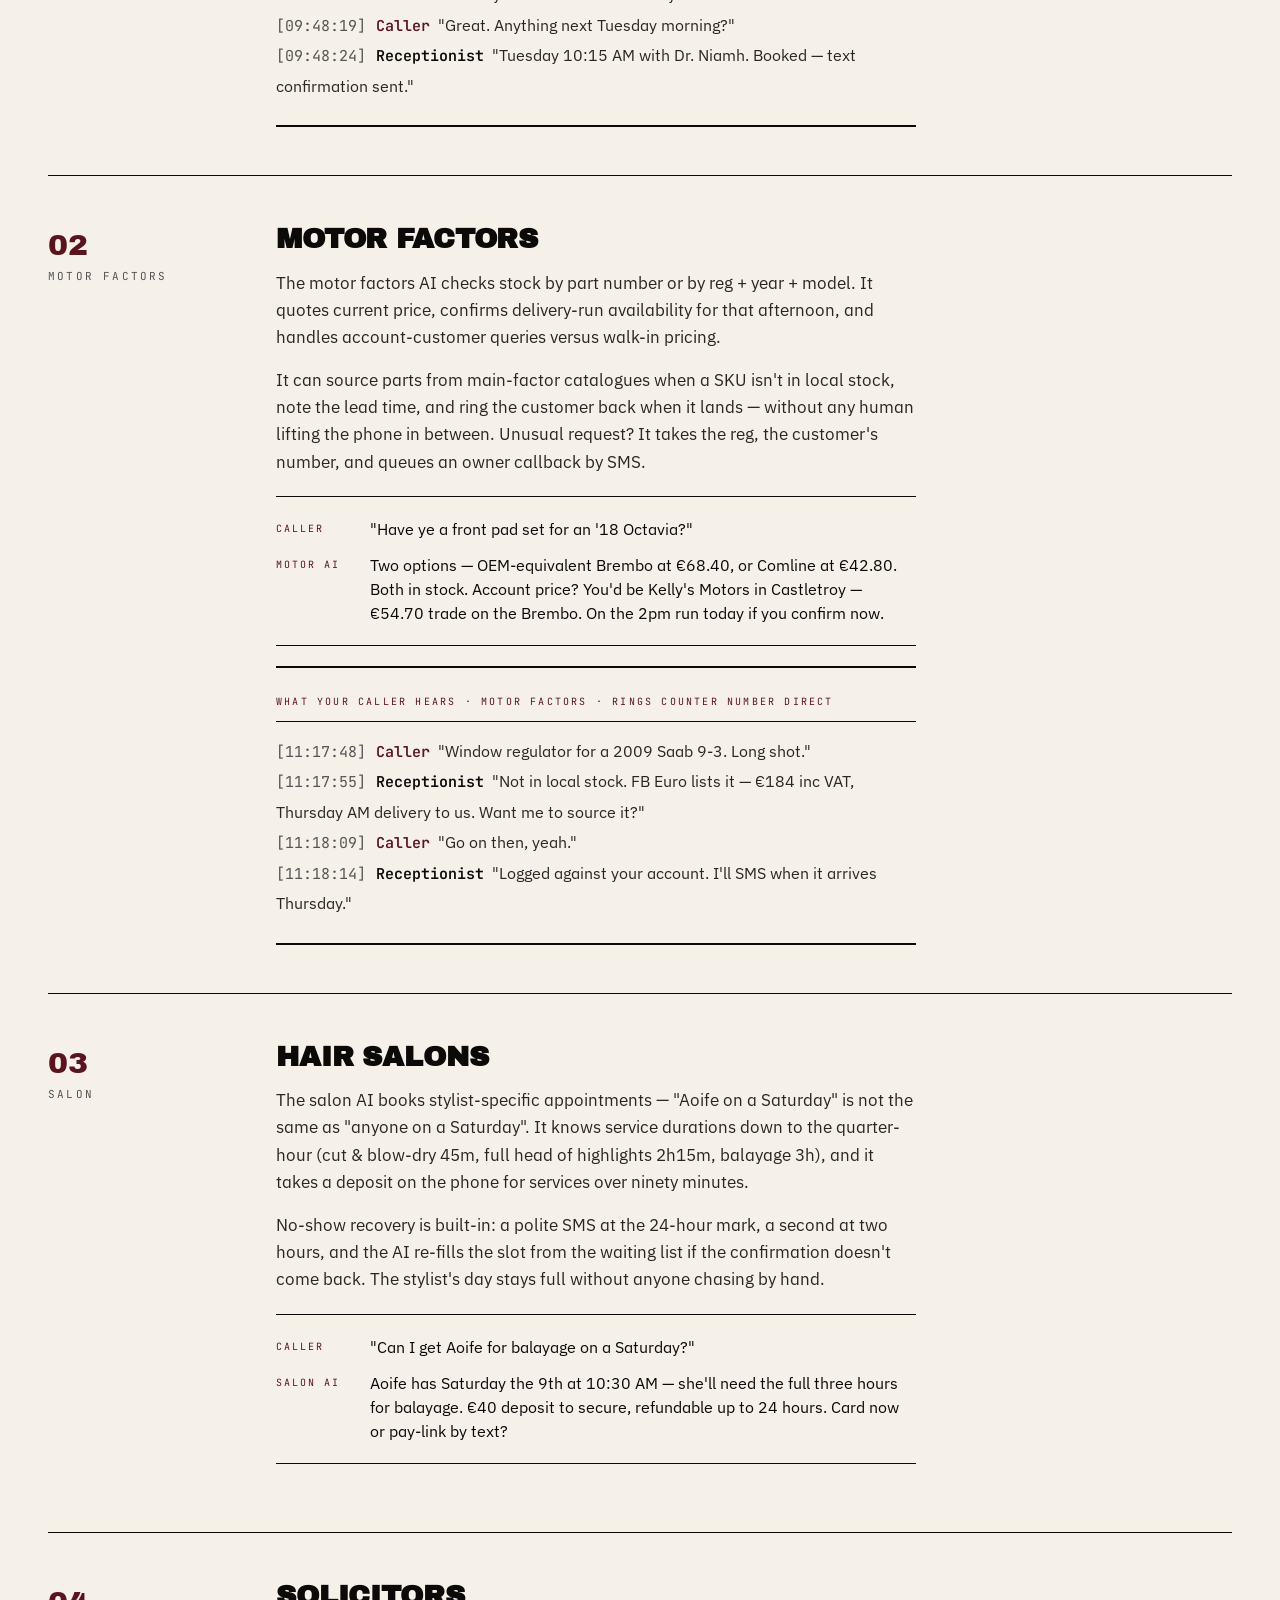
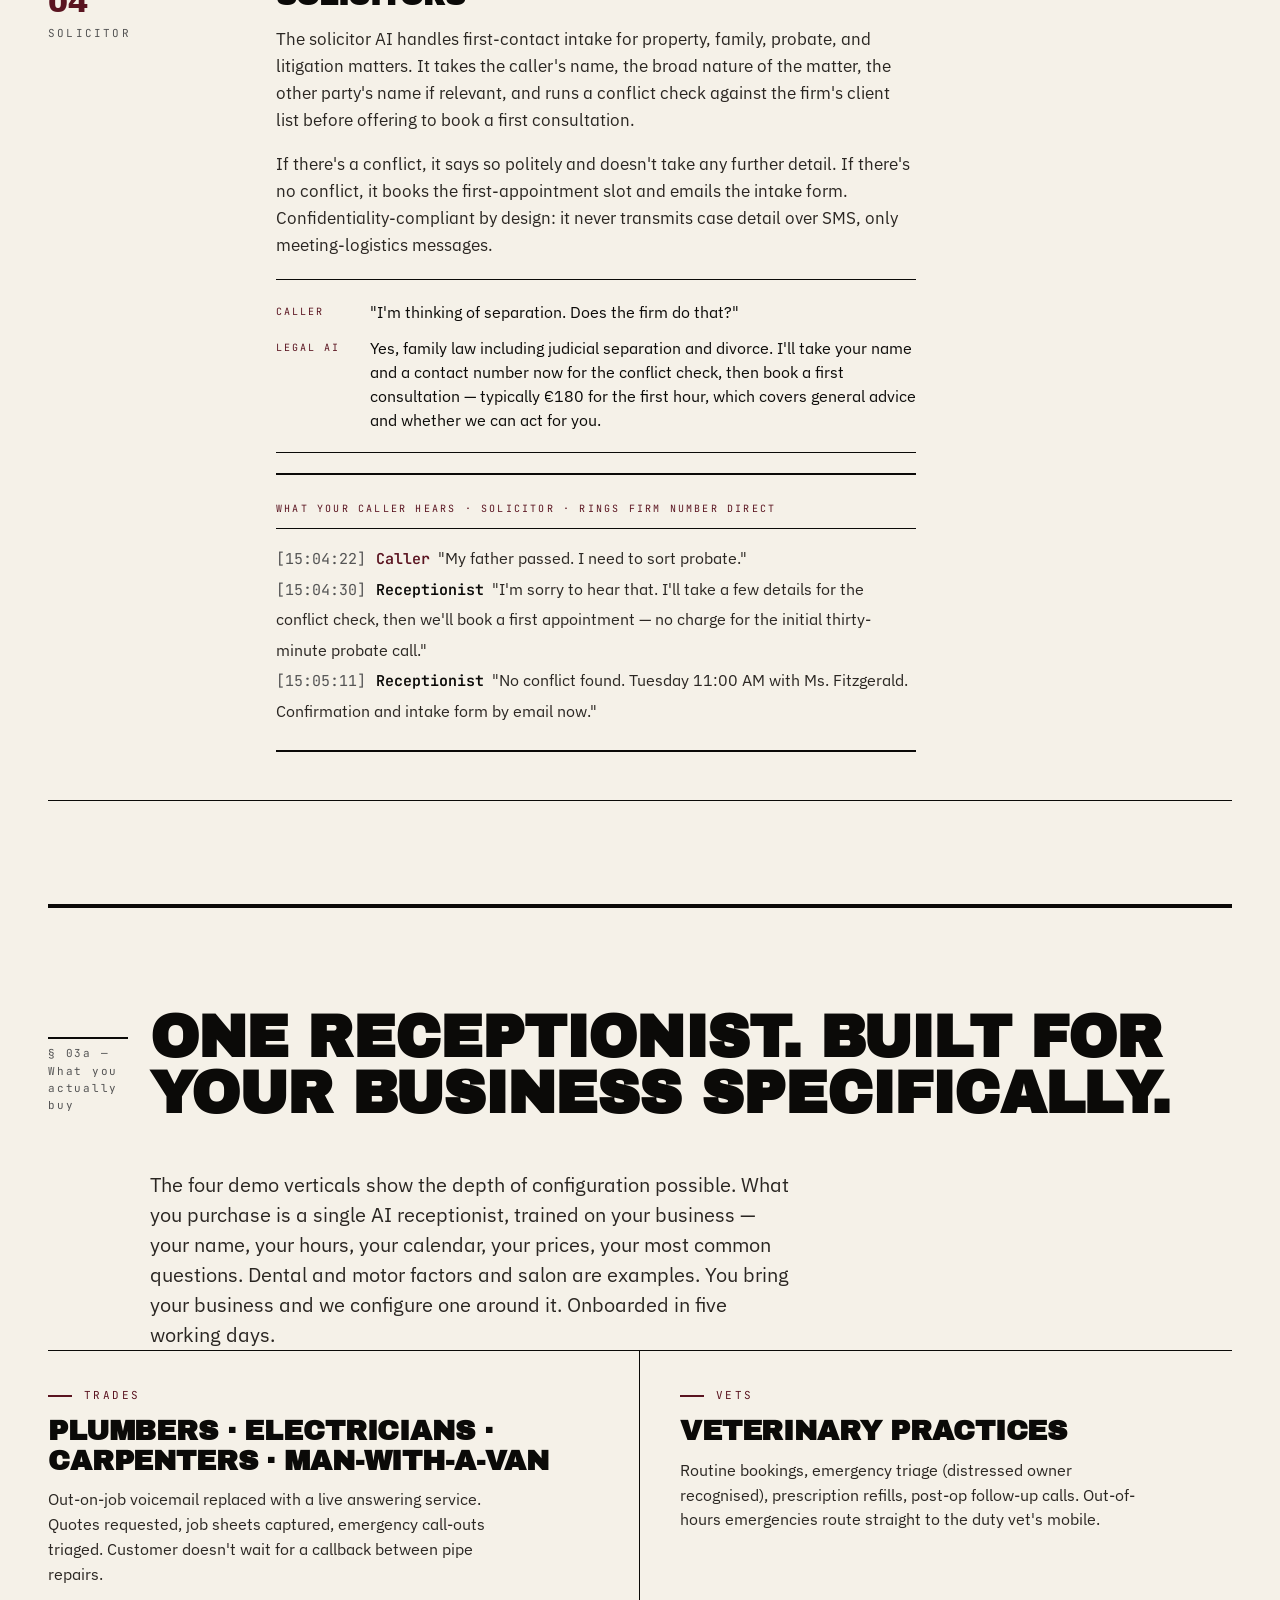
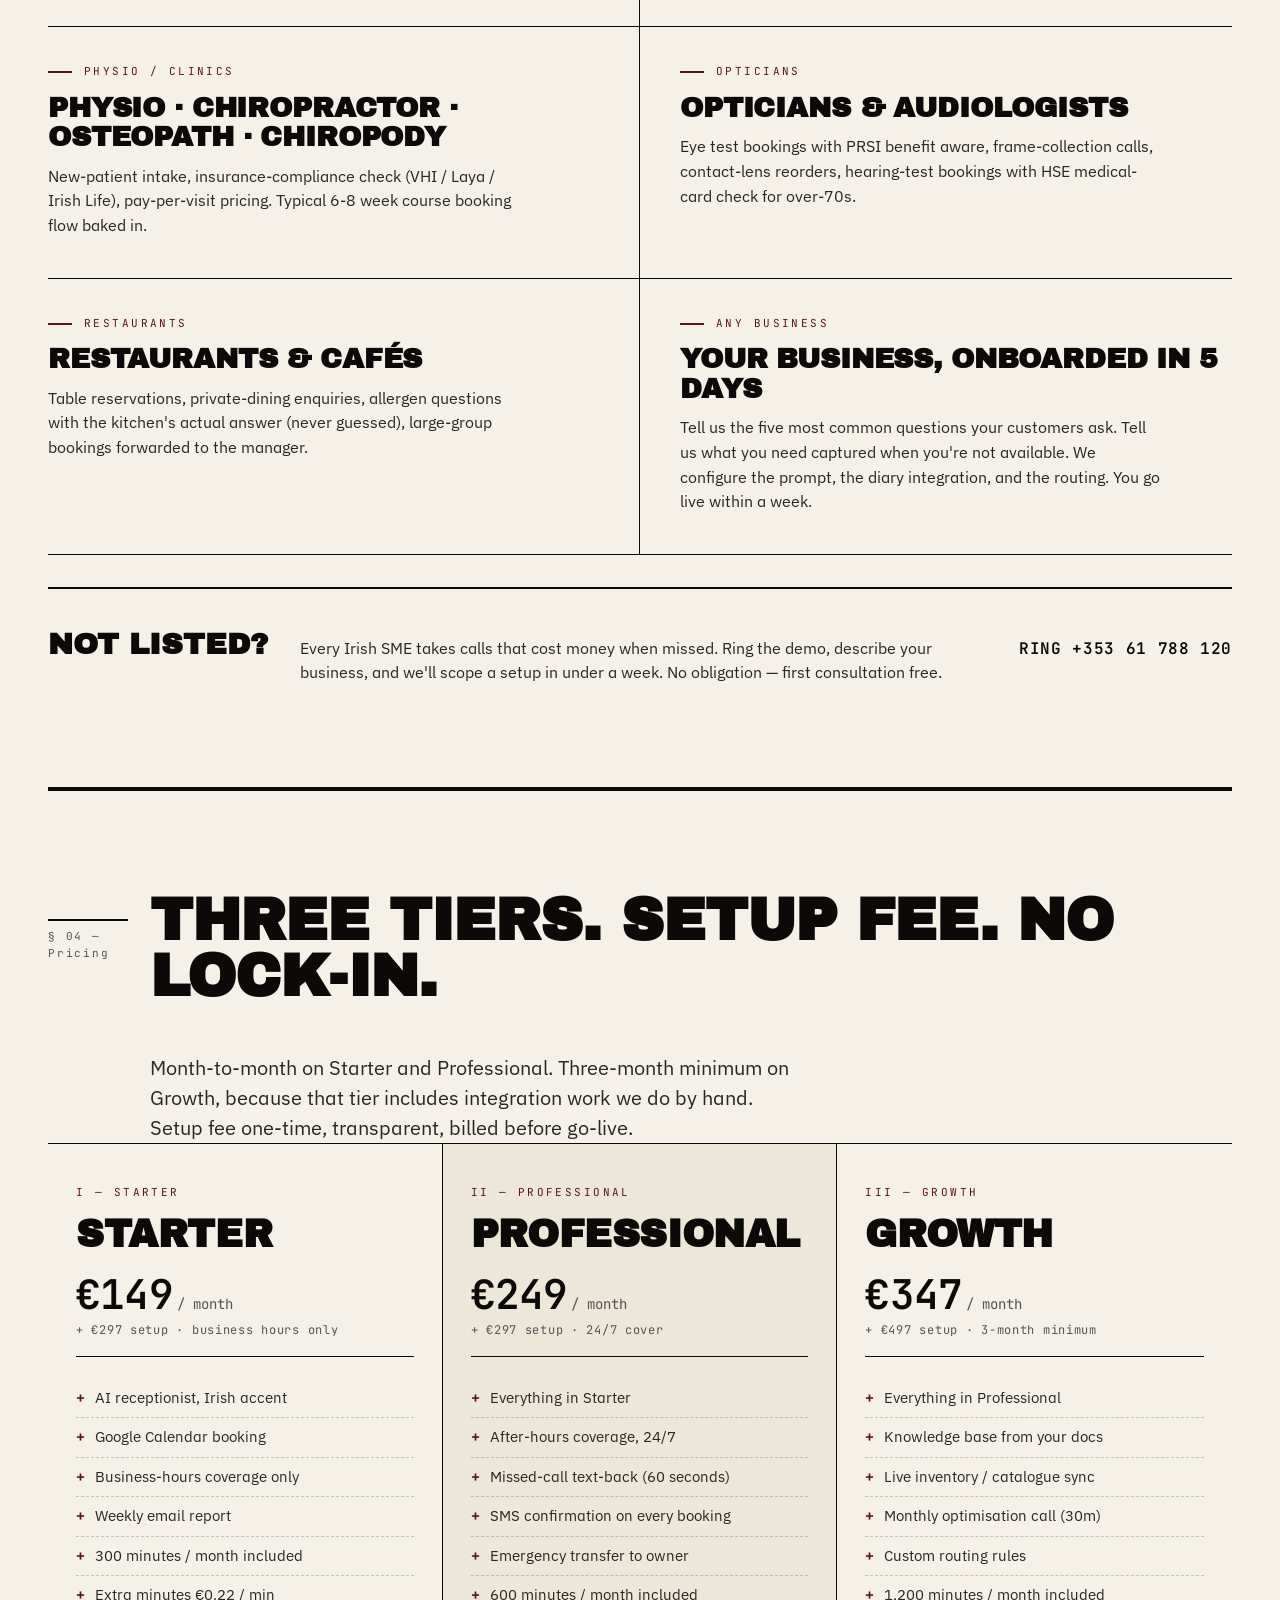
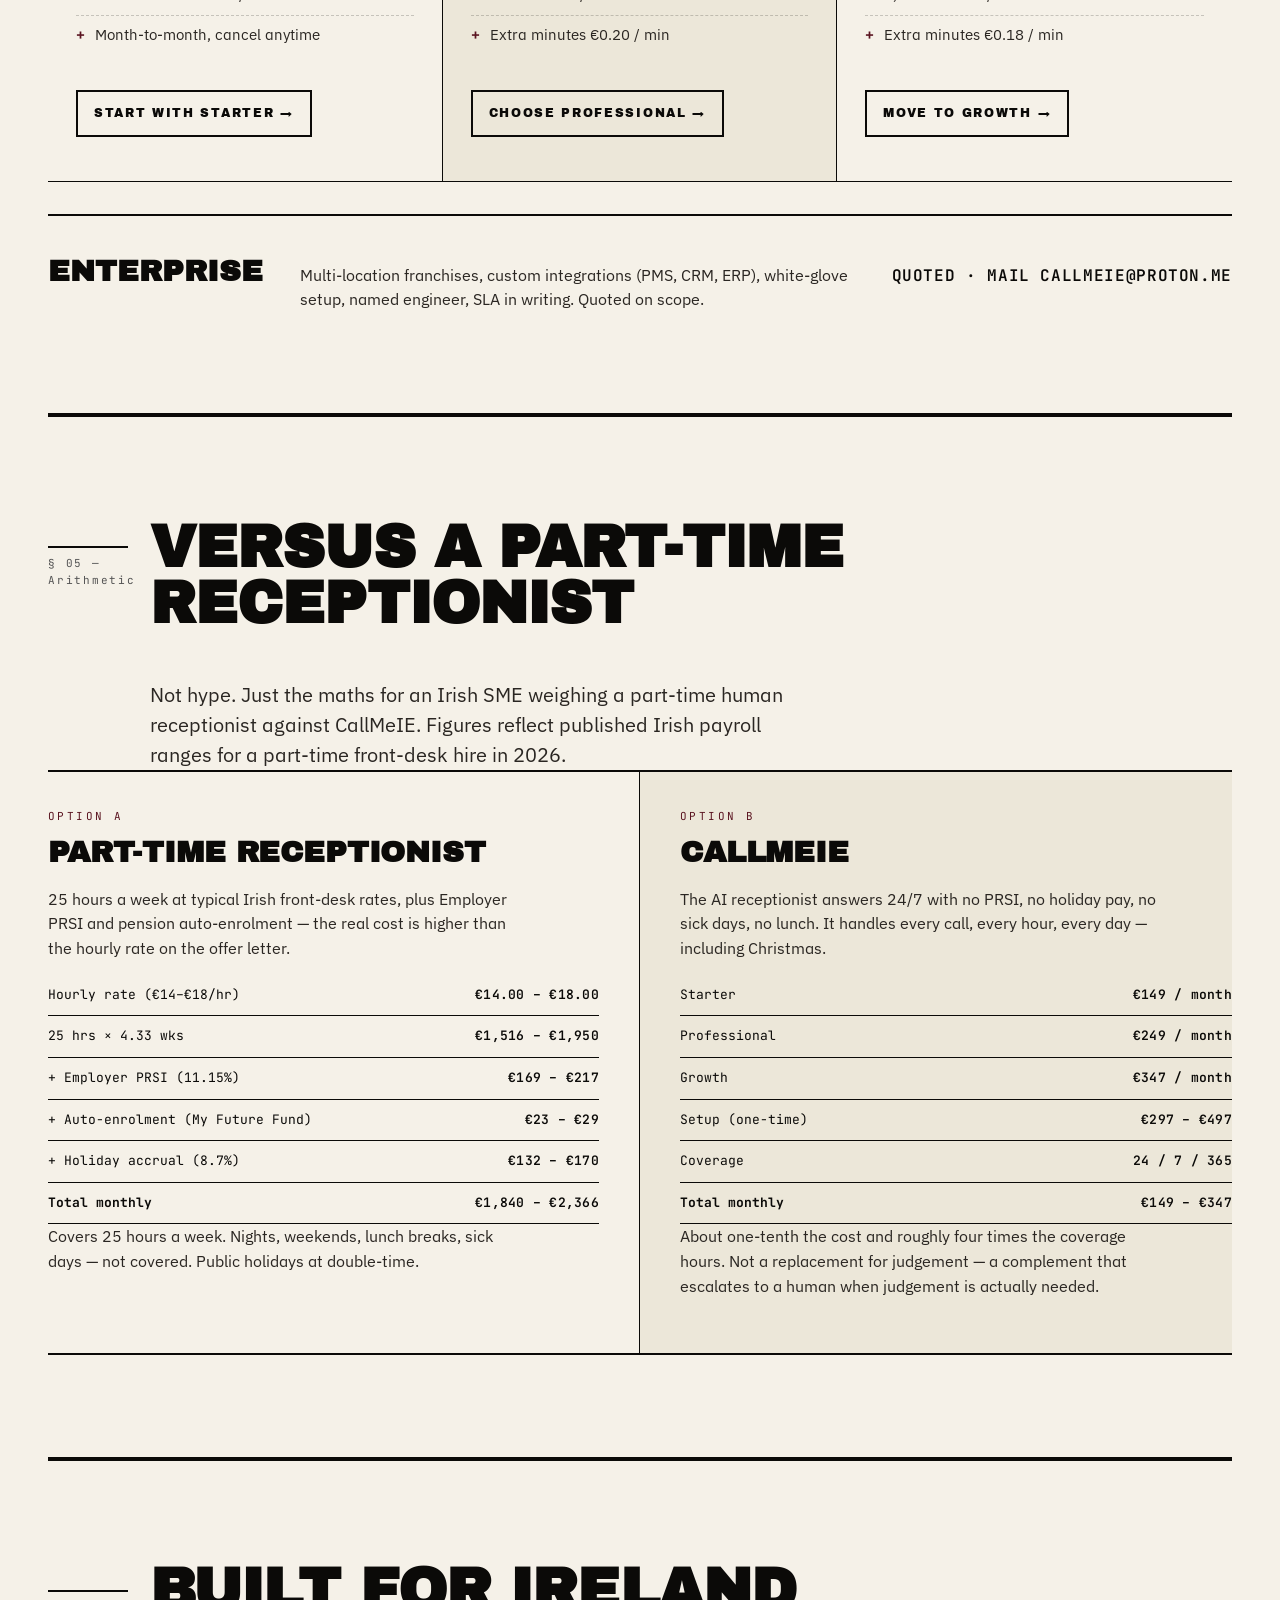
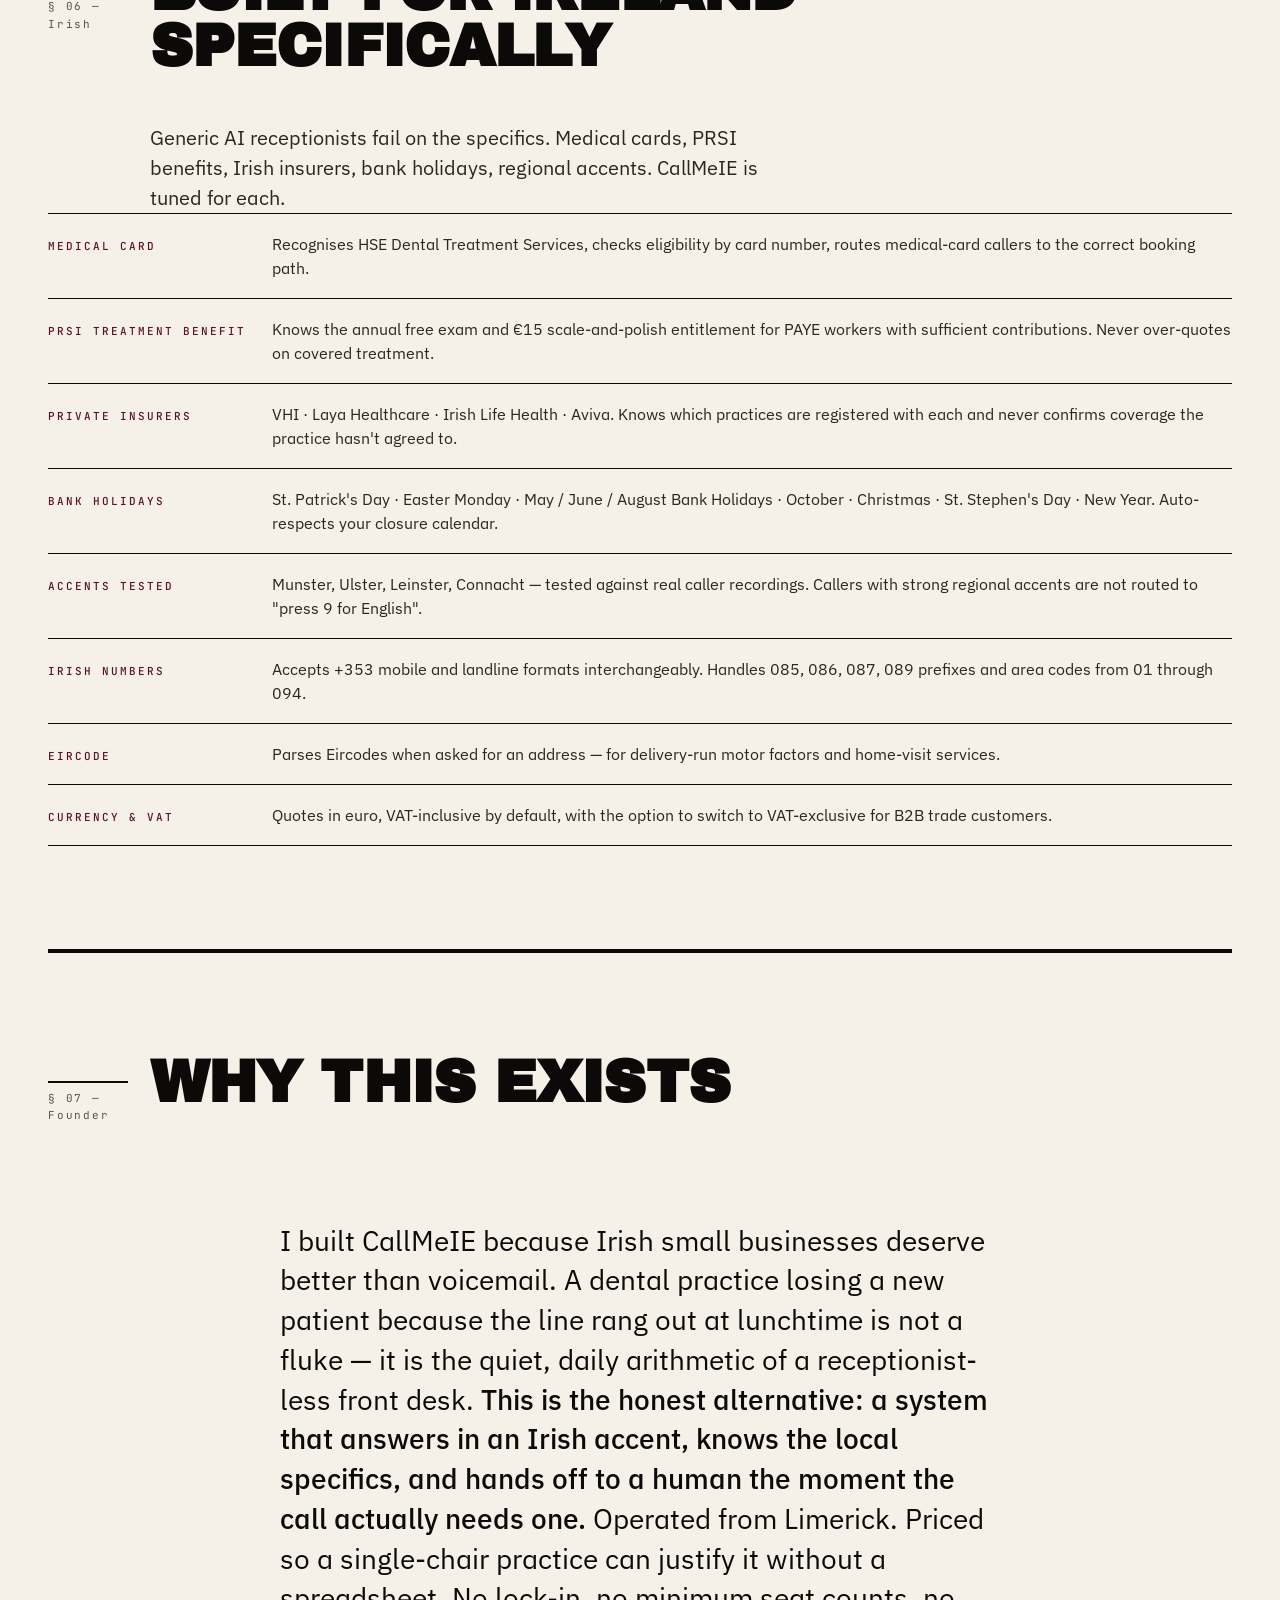
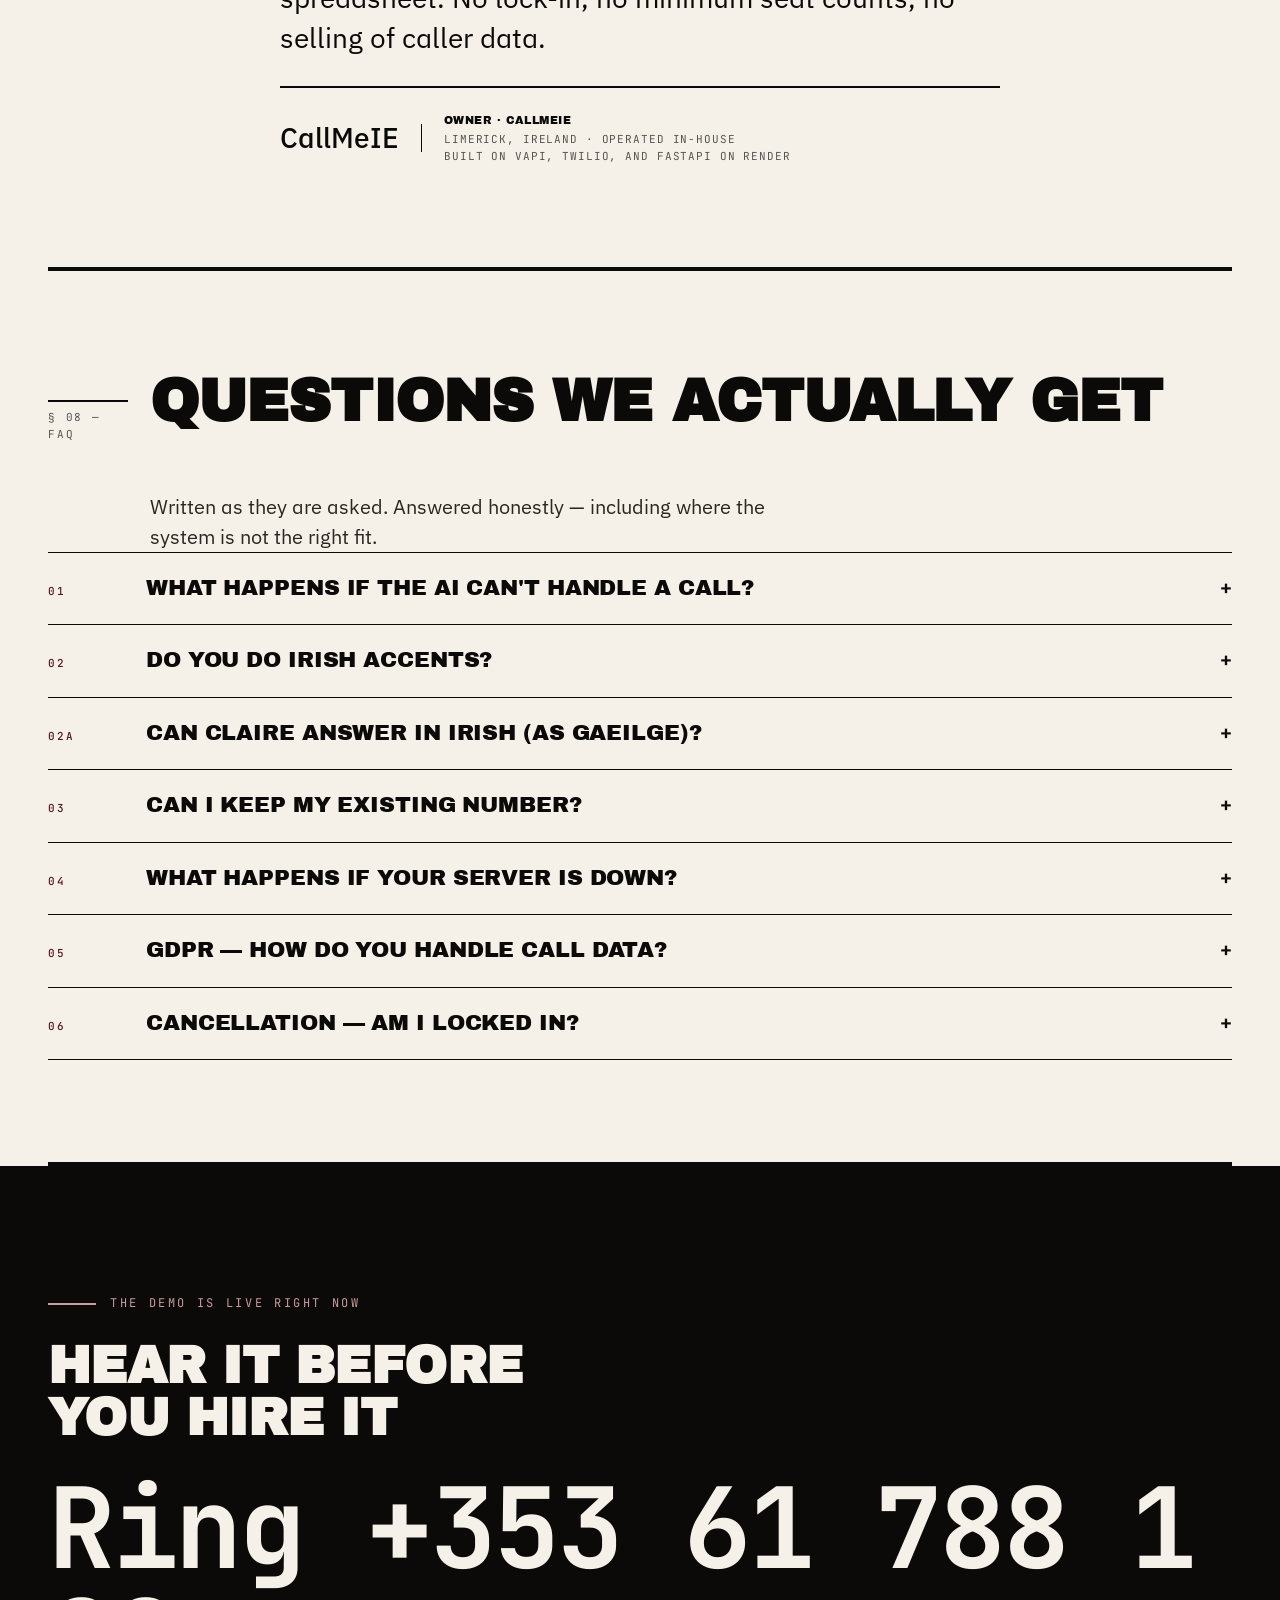
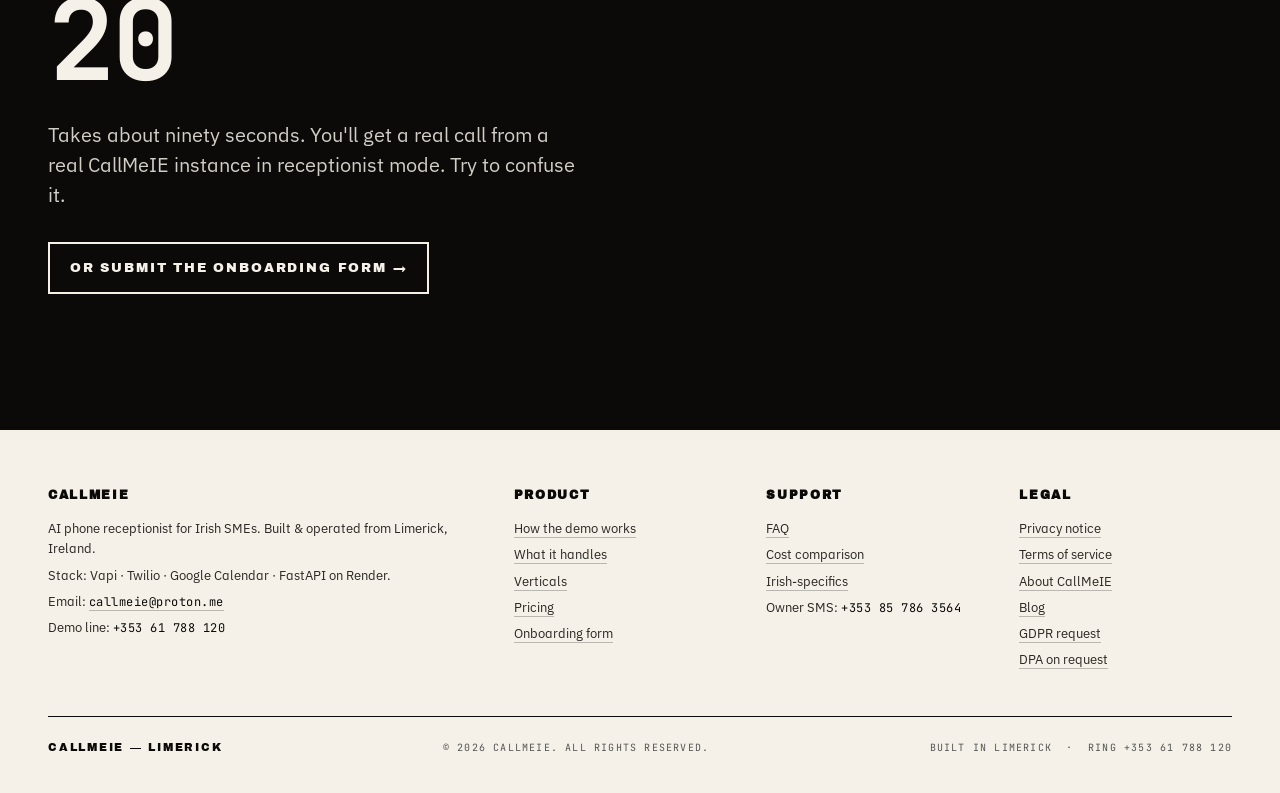
==== commit 25944394: "feat(stack): live Limerick line +353 61 788 120 across receptionist + site Mirrors callmeie-hub comm" ====
--- a/index.html
+++ b/index.html
@@ -5,7 +5,7 @@
 <meta name="viewport" content="width=device-width, initial-scale=1" />
 <title>AI Phone Receptionist Ireland | CallMeIE — From €149/mo</title>
 <meta name="description" content="Irish AI phone receptionist — answers calls, books appointments, texts back missed callers 24/7. GDPR-compliant. Irish accents handled. From €149/mo." />
-<link rel="canonical" href="https://callmeie.ie/" />
+<link rel="canonical" href="https://receptionist.callmeie.ie/" />
 <link rel="icon" type="image/png" sizes="512x512" href="/favicon.png" />
 <link rel="icon" type="image/svg+xml" href="/favicon.svg" />
 <link rel="apple-touch-icon" href="/favicon.png" />
@@ -18,7 +18,7 @@
 
 <!-- Open Graph / Social -->
 <meta property="og:type" content="website" />
-<meta property="og:url" content="https://callmeie.ie/" />
+<meta property="og:url" content="https://receptionist.callmeie.ie/" />
 <meta property="og:title" content="AI Phone Receptionist for Irish Business | CallMeIE" />
 <meta property="og:description" content="Irish AI phone receptionist — answers calls 24/7, books appointments, texts back missed callers. GDPR-compliant. Irish accents handled. From €149/mo." />
 <meta property="og:locale" content="en_IE" />
@@ -34,11 +34,11 @@
   "@graph": [
     {
       "@type": "LocalBusiness",
-      "@id": "https://callmeie.ie/#business",
+      "@id": "https://receptionist.callmeie.ie/#business",
       "name": "CallMeIE",
       "description": "AI phone receptionist for Irish SMEs. Answers calls, books appointments, texts back missed callers, escalates to a human when needed.",
-      "url": "https://callmeie.ie/",
-      "telephone": "+16617643212",
+      "url": "https://receptionist.callmeie.ie/",
+      "telephone": "+35361788120",
       "email": "callmeie@proton.me",
       "address": {
         "@type": "PostalAddress",
@@ -58,9 +58,9 @@
     },
     {
       "@type": "Service",
-      "@id": "https://callmeie.ie/#service",
+      "@id": "https://receptionist.callmeie.ie/#service",
       "name": "AI Phone Receptionist for Irish Businesses",
-      "provider": { "@id": "https://callmeie.ie/#business" },
+      "provider": { "@id": "https://receptionist.callmeie.ie/#business" },
       "description": "Dedicated AI phone receptionist for Irish SMEs. Configured for your calendar, prices, and most common questions. Handles bookings, missed-call text-back, after-hours cover.",
       "areaServed": { "@type": "Country", "name": "Ireland" },
       "hasOfferCatalog": {
@@ -144,7 +144,7 @@
     </a>
     <div class="topbar__right">
       <span class="topbar__meta">Limerick — Est. 2026</span>
-      <a class="topbar__cta" href="tel:+16617643212">Ring +1 (661) 764-3212</a>
+      <a class="topbar__cta" href="tel:+35361788120">Ring +353 61 788 120</a>
     </div>
   </header>
 
@@ -182,11 +182,11 @@
     </p>
 
     <span class="demo-number__label">Live demo line · Answers 24 hours</span>
-    <a class="demo-number" href="tel:+16617643212" aria-label="Ring the demo on plus one six six one seven six four three two one two">+1 (661) 764-3212</a>
+    <a class="demo-number" href="tel:+35361788120" aria-label="Ring the demo on plus three five three, six one, seven eight eight, one two zero">+353 61 788 120</a>
     <span class="demo-number__caption">Ring it now — this number is a real CallMeIE instance running in receptionist mode.</span>
 
     <div class="hero__actions">
-      <a class="btn-primary" href="tel:+16617643212">Ring the demo</a>
+      <a class="btn-primary" href="tel:+35361788120">Ring the demo</a>
       <a class="btn-secondary" href="/onboard.html">See it onboard a business →</a>
     </div>
   </section>
@@ -202,7 +202,7 @@
       number, say which type of business you want to hear, and you'll be put through to that
       demo receptionist. What you experience is exactly what your customers would hear — except
       configured for your business, your name, your calendar. The number is US (+1) because Irish
-      +353 is pending Twilio regulatory approval; the behaviour is identical.
+      Limerick +353 61 788 120 is now live — same Claire, same routing.
     </p>
 
     <div class="demo-strip">
@@ -534,7 +534,7 @@
         business, and we'll scope a setup in under a week. No obligation — first consultation
         free.
       </p>
-      <div class="enterprise__price">Ring +1 (661) 764-3212</div>
+      <div class="enterprise__price">Ring +353 61 788 120</div>
     </div>
   </section>
 
@@ -895,7 +895,7 @@
   <div class="page">
     <div class="final-cta__kicker">The demo is live right now</div>
     <h2 id="final-cta-title" class="final-cta__headline">Hear it before you hire it</h2>
-    <a class="final-cta__number" href="tel:+16617643212">Ring +1 (661) 764-3212</a>
+    <a class="final-cta__number" href="tel:+35361788120">Ring +353 61 788 120</a>
     <p class="final-cta__sub">
       Takes about ninety seconds. You'll get a real call from a real CallMeIE instance in
       receptionist mode. Try to confuse it.
@@ -913,7 +913,7 @@
         <p>AI phone receptionist for Irish SMEs. Built &amp; operated from Limerick, Ireland.</p>
         <p>Stack: Vapi · Twilio · Google Calendar · FastAPI on Render.</p>
         <p>Email: <a href="mailto:callmeie@proton.me" class="mono-val">callmeie@proton.me</a></p>
-        <p>Demo line: <span class="mono-val">+1 (661) 764-3212</span></p>
+        <p>Demo line: <span class="mono-val">+353 61 788 120</span></p>
       </div>
       <div class="footer-col">
         <h4>Product</h4>
@@ -949,7 +949,7 @@
     <div class="footer-legal">
       <span class="footer-legal__wordmark">CALLMEIE &mdash; LIMERICK</span>
       <span>© 2026 CallMeIE. All rights reserved.</span>
-      <span>Built in Limerick &nbsp;·&nbsp; Ring +1 (661) 764-3212</span>
+      <span>Built in Limerick &nbsp;·&nbsp; Ring +353 61 788 120</span>
     </div>
   </div>
 </footer>
